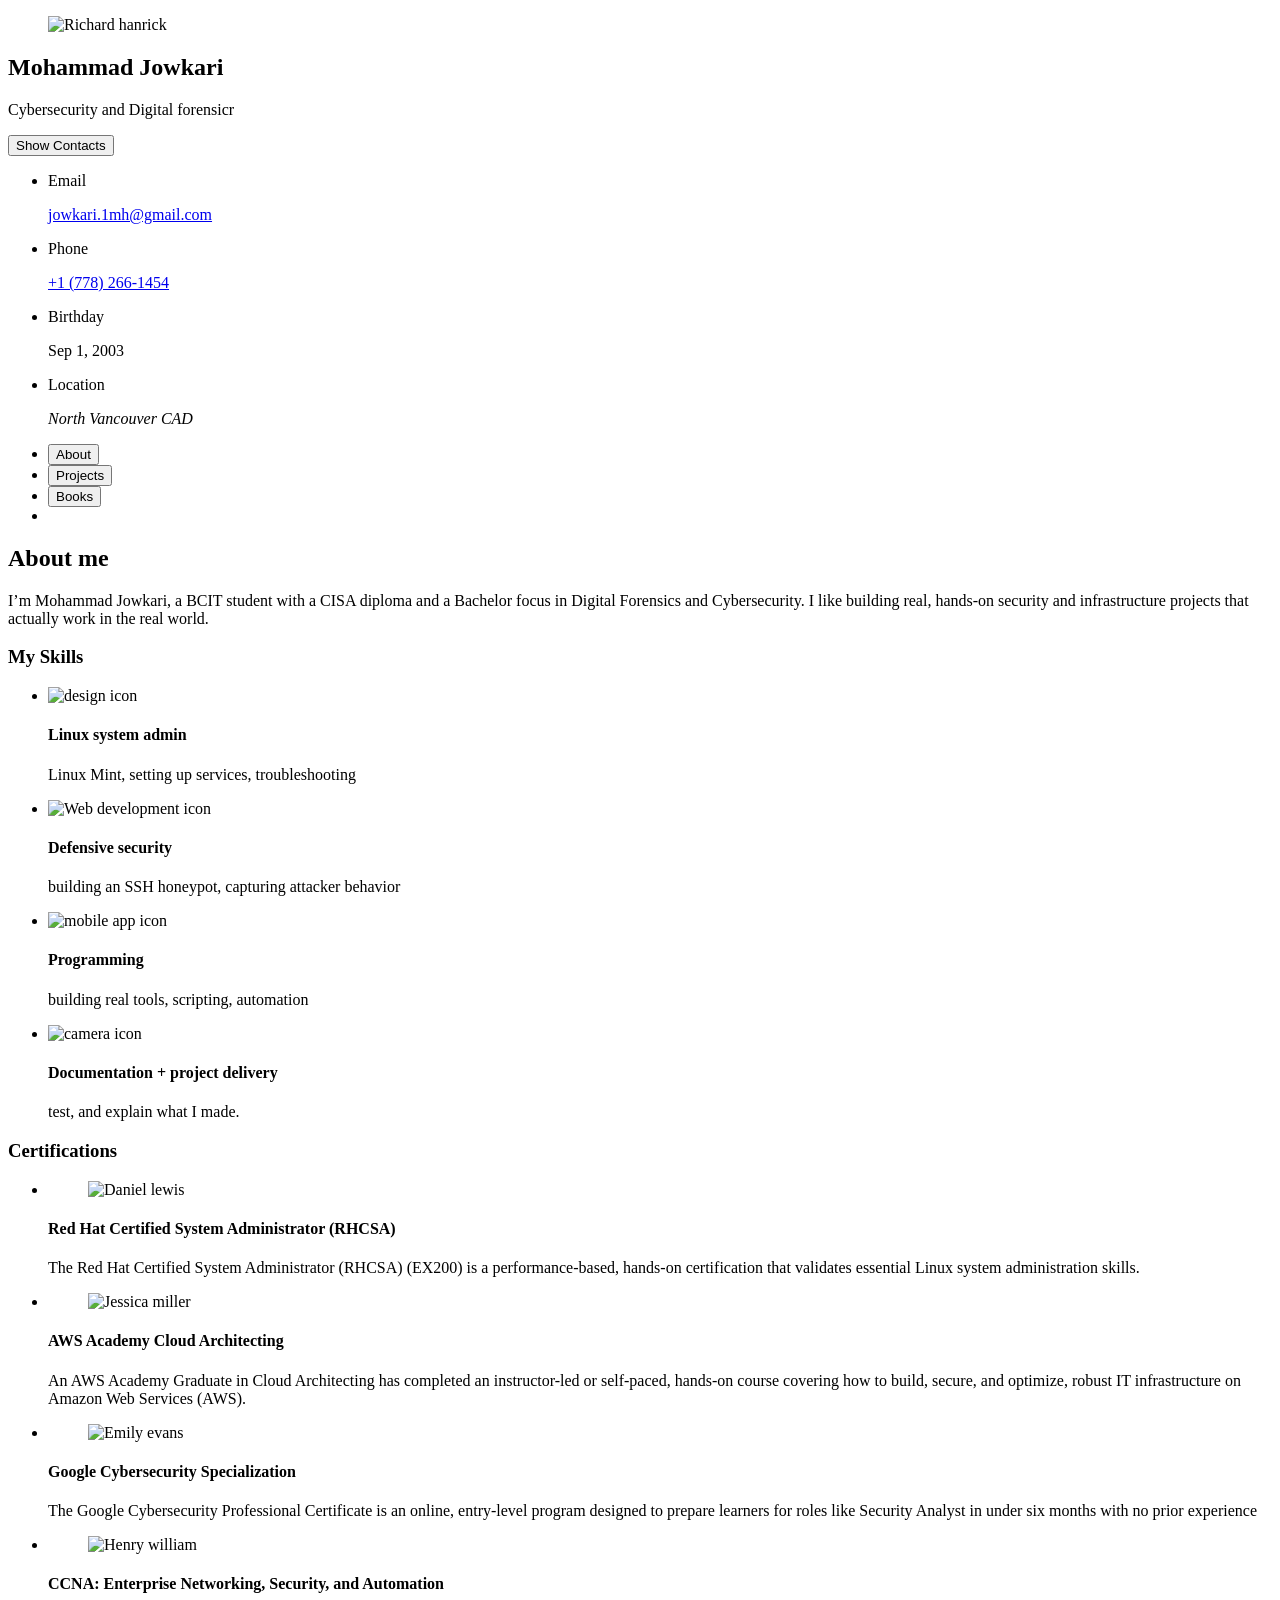
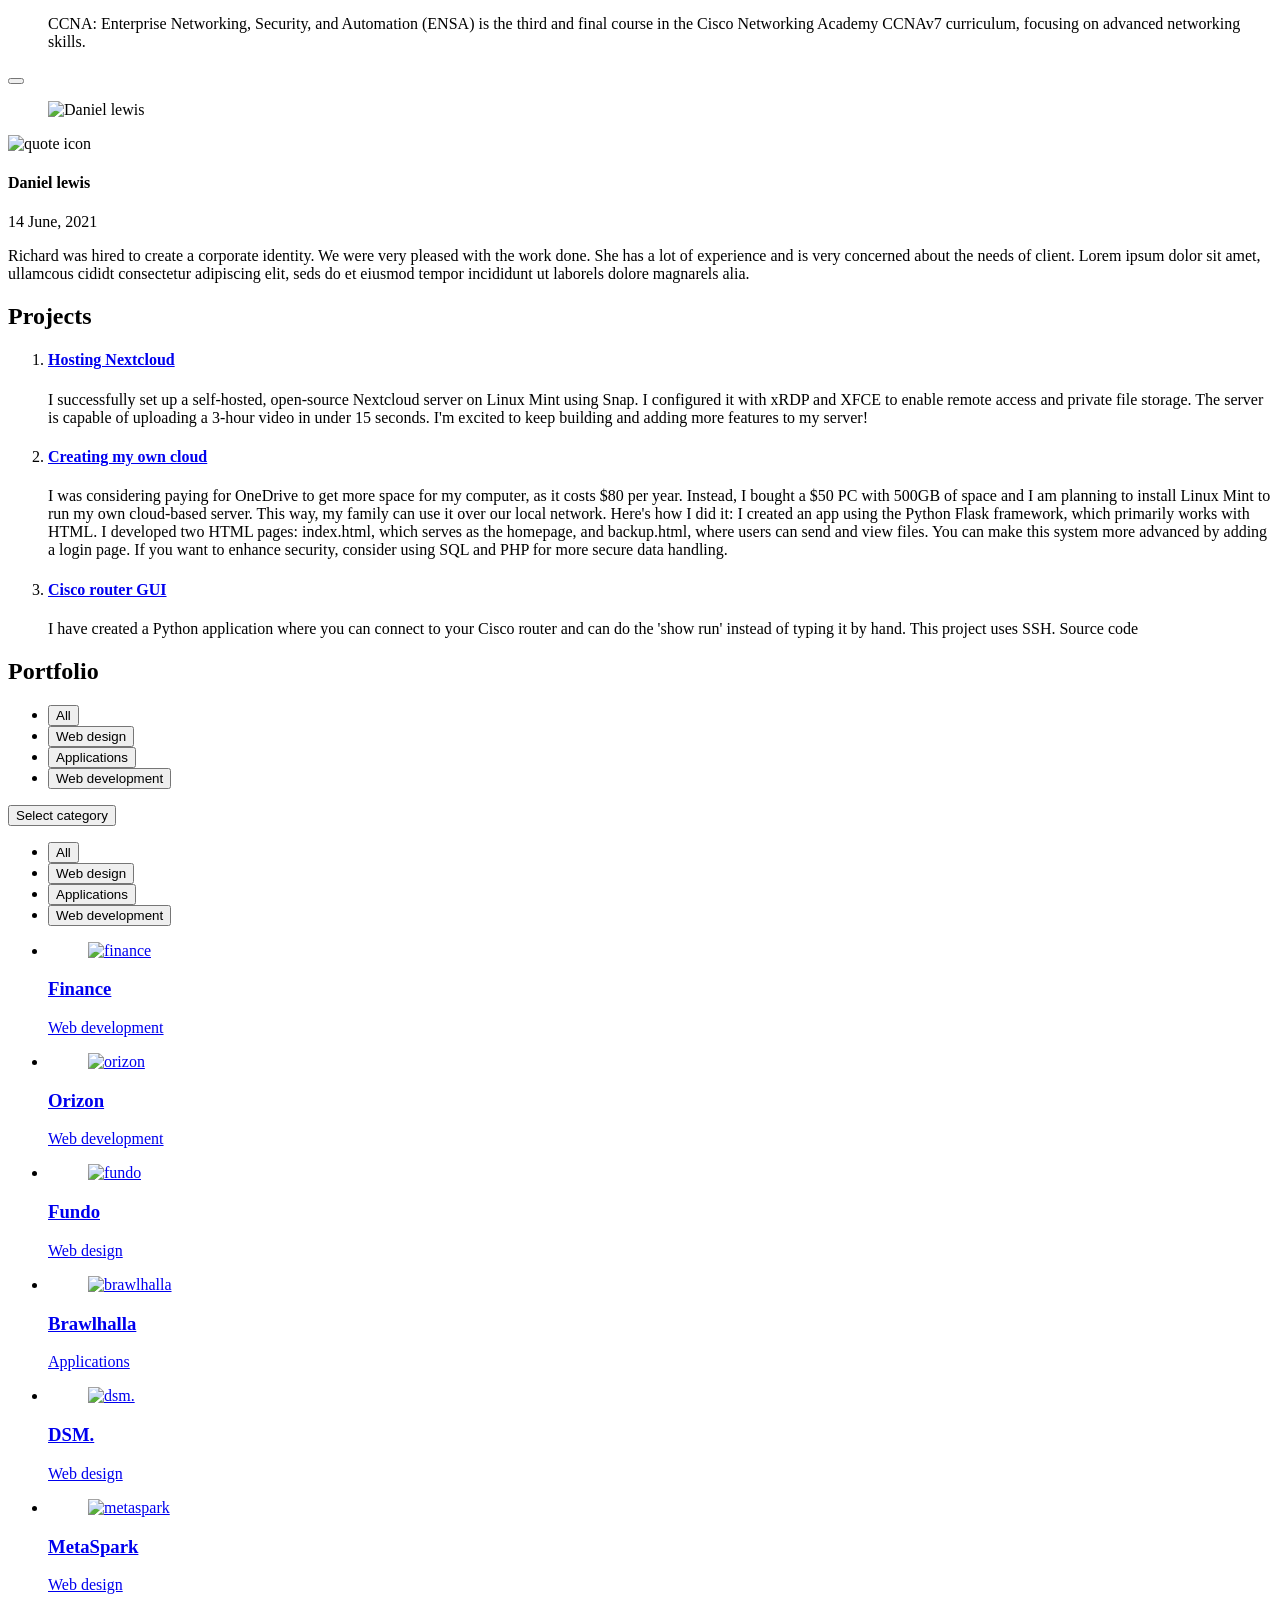
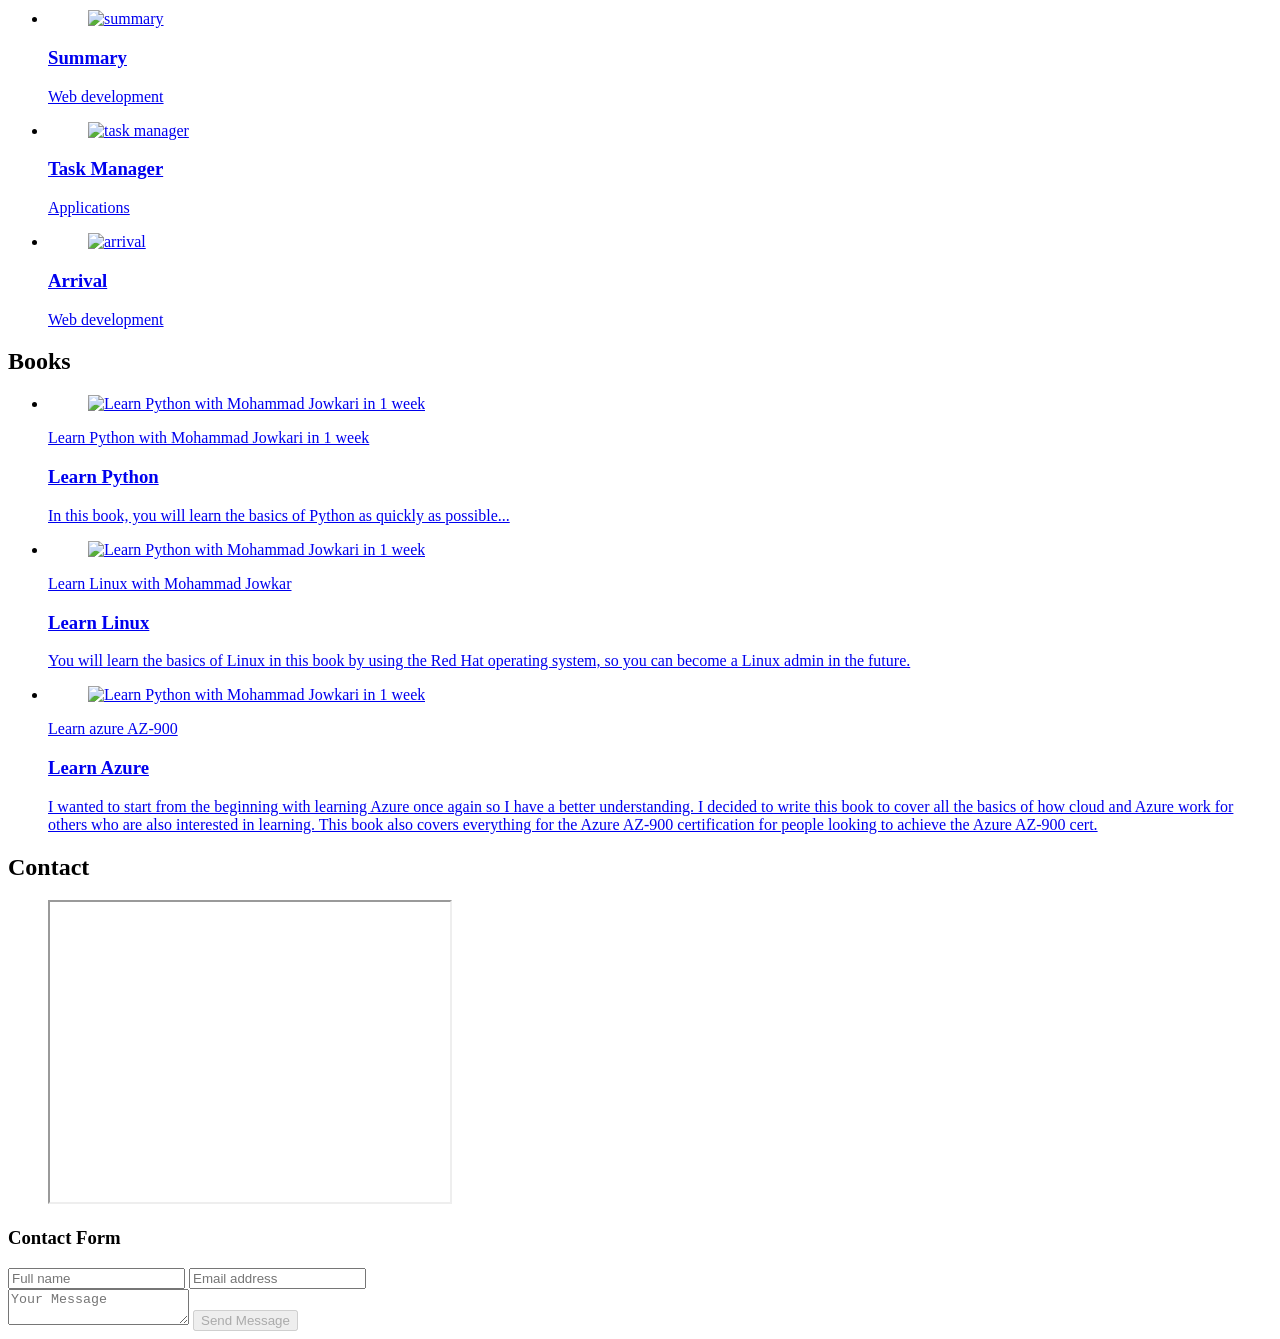
==== index.html @ b6c2259f "Add files via upload" ====
<!DOCTYPE html>
<html lang="en">

<head>
  <meta charset="UTF-8">
  <meta http-equiv="X-UA-Compatible" content="IE=edge">
  <meta name="viewport" content="width=device-width, initial-scale=1.0">
  <title>Mohammad Jowkari - Personal Portfolio</title>

  <!--
    - favicon
  -->
  <link rel="shortcut icon" href="./assets/images/logo.ico" type="image/x-icon">

  <!--
    - custom css link
  -->
  <link rel="stylesheet" href="./assets/css/style.css">

  <!--
    - google font link
  -->
  <link rel="preconnect" href="https://fonts.googleapis.com">
  <link rel="preconnect" href="https://fonts.gstatic.com" crossorigin>
  <link href="https://fonts.googleapis.com/css2?family=Poppins:wght@300;400;500;600&display=swap" rel="stylesheet">
</head>

<body>

  <!--
    - #MAIN
  -->

  <main>

    <!--
      - #SIDEBAR
    -->

    <aside class="sidebar" data-sidebar>

      <div class="sidebar-info">

        <figure class="avatar-box">
          <img src="./assets/images/unnamed-removebg-preview.png" alt="Richard hanrick" width="80">
        </figure>

        <div class="info-content">
          <h1 class="name" title="Richard hanrick">Mohammad Jowkari</h1>

          <p class="title">Cybersecurity and Digital forensicr</p>
        </div>

        <button class="info_more-btn" data-sidebar-btn>
          <span>Show Contacts</span>

          <ion-icon name="chevron-down"></ion-icon>
        </button>

      </div>

      <div class="sidebar-info_more">

        <div class="separator"></div>

        <ul class="contacts-list">

          <li class="contact-item">

            <div class="icon-box">
              <ion-icon name="mail-outline"></ion-icon>
            </div>

            <div class="contact-info">
              <p class="contact-title">Email</p>

              <a href="mailto:jowkari.1mh@gmail.com" class="contact-link">jowkari.1mh@gmail.com</a>
            </div>

          </li>

          <li class="contact-item">

            <div class="icon-box">
              <ion-icon name="phone-portrait-outline"></ion-icon>
            </div>

            <div class="contact-info">
              <p class="contact-title">Phone</p>

              <a href="tel:+7782661454" class="contact-link">+1 (778) 266-1454</a>
            </div>

          </li>

          <li class="contact-item">

            <div class="icon-box">
              <ion-icon name="calendar-outline"></ion-icon>
            </div>

            <div class="contact-info">
              <p class="contact-title">Birthday</p>

              <time datetime="2003-01-1">Sep 1, 2003</time>
            </div>

          </li>

          <li class="contact-item">

            <div class="icon-box">
              <ion-icon name="location-outline"></ion-icon>
            </div>

            <div class="contact-info">
              <p class="contact-title">Location</p>

              <address>North Vancouver CAD</address>
            </div>

          </li>

        </ul>

        
            </a>
          </li>

        </ul>

      </div>

    </aside>





    <!--
      - #main-content
    -->

    <div class="main-content">

      <!--
        - #NAVBAR
      -->

      <nav class="navbar">

        <ul class="navbar-list">

          <li class="navbar-item">
            <button class="navbar-link  active" data-nav-link>About</button>
          </li>

          <li class="navbar-item">
            <button class="navbar-link" data-nav-link>Projects</button>
          </li>


          <li class="navbar-item">
            <button class="navbar-link" data-nav-link>Books</button>

          </li>

          <li class="navbar-item">
           
          </li>

        </ul>

      </nav>





      <!--
        - #ABOUT
      -->

      <article class="about  active" data-page="about">

        <header>
          <h2 class="h2 article-title">About me</h2>
        </header>

        <section class="about-text">
          <p>
            I’m Mohammad Jowkari, a BCIT student with a CISA diploma and a Bachelor focus in Digital Forensics and Cybersecurity. I like building real, hands-on security and infrastructure projects that actually work in the real world.
          </p>
        </section>


        <!--
          - service
        -->

        <section class="service">

          <h3 class="h3 service-title">My Skills</h3>

          <ul class="service-list">

            <li class="service-item">

              <div class="service-icon-box">
                <img src="./assets/images/icon-design.svg
                " alt="design icon" width="40">
              </div>

              <div class="service-content-box">
                <h4 class="h4 service-item-title">Linux system admin</h4>

                <p class="service-item-text">
                  Linux Mint, setting up services, troubleshooting
                </p>
              </div>

            </li>

            <li class="service-item">

              <div class="service-icon-box">
                <img src="./assets/images/icon-dev.svg" alt="Web development icon" width="40">
              </div>

              <div class="service-content-box">
                <h4 class="h4 service-item-title">Defensive security</h4>

                <p class="service-item-text">
                  building an SSH honeypot, capturing attacker behavior
                </p>
              </div>

            </li>

            <li class="service-item">

              <div class="service-icon-box">
                <img src="./assets/images/icon-app.svg" alt="mobile app icon" width="40">
              </div>

              <div class="service-content-box">
                <h4 class="h4 service-item-title">Programming</h4>

                <p class="service-item-text">
                  building real tools, scripting, automation
                </p>
              </div>

            </li>

            <li class="service-item">

              <div class="service-icon-box">
                <img src="./assets/images/icon-photo.svg" alt="camera icon" width="40">
              </div>

              <div class="service-content-box">
                <h4 class="h4 service-item-title">Documentation + project delivery</h4>

                <p class="service-item-text">
                 test, and explain what I made.
                </p>
              </div>

            </li>

          </ul>

        </section>


        <!--
          - testimonials
        -->

        <section class="testimonials">

          <h3 class="h3 testimonials-title">Certifications</h3>

          <ul class="testimonials-list has-scrollbar">

            <li class="testimonials-item">
              <div class="content-card" data-testimonials-item>

                <figure class="testimonials-avatar-box">
                  <img src="./assets/images/Red_Hat_logo.svg.png" alt="Daniel lewis" width="60" data-testimonials-avatar>
                </figure>

                <h4 class="h4 testimonials-item-title" data-testimonials-title>Red Hat Certified System Administrator (RHCSA)</h4>

                <div class="testimonials-text" data-testimonials-text>
                  <p>
                    The Red Hat Certified System Administrator (RHCSA) (EX200) is a performance-based, hands-on certification that validates essential Linux system administration skills.
                  </p>
                </div>

              </div>
            </li>

            <li class="testimonials-item">
              <div class="content-card" data-testimonials-item>

                <figure class="testimonials-avatar-box">
                  <img src="./assets/images/Amazon_Web_Services_Logo.svg.png" alt="Jessica miller" width="60" data-testimonials-avatar>
                </figure>

                <h4 class="h4 testimonials-item-title" data-testimonials-title>AWS Academy Cloud Architecting</h4>

                <div class="testimonials-text" data-testimonials-text>
                  <p>
                   An AWS Academy Graduate in Cloud Architecting has completed an instructor-led or self-paced, hands-on course covering how to build, secure, and optimize, robust IT infrastructure on Amazon Web Services (AWS).
                  </p>
                </div>

              </div>
            </li>

            <li class="testimonials-item">
              <div class="content-card" data-testimonials-item>

                <figure class="testimonials-avatar-box">
                  <img src="./assets/images/google_PNG19644.png" alt="Emily evans" width="60" data-testimonials-avatar>
                </figure>

                <h4 class="h4 testimonials-item-title" data-testimonials-title>Google Cybersecurity Specialization</h4>

                <div class="testimonials-text" data-testimonials-text>
                  <p>
                    The Google Cybersecurity Professional Certificate is an online, entry-level program designed to prepare learners for roles like Security Analyst in under six months with no prior experience
                  </p>
                </div>

              </div>
            </li>

            <li class="testimonials-item">
              <div class="content-card" data-testimonials-item>

                <figure class="testimonials-avatar-box">
                  <img src="./assets/images/Cisco_logo-1000px.png" alt="Henry william" width="60" data-testimonials-avatar>
                </figure>

                <h4 class="h4 testimonials-item-title" data-testimonials-title>CCNA: Enterprise Networking, Security, and Automation</h4>

                <div class="testimonials-text" data-testimonials-text>
                  <p>
                    CCNA: Enterprise Networking, Security, and Automation (ENSA) is the third and final course in the Cisco Networking Academy CCNAv7 curriculum, focusing on advanced networking skills.
                  </p>
                </div>

              </div>
            </li>

          </ul>

        </section>


        <!--
          - testimonials modal
        -->

        <div class="modal-container" data-modal-container>

          <div class="overlay" data-overlay></div>

          <section class="testimonials-modal">

            <button class="modal-close-btn" data-modal-close-btn>
              <ion-icon name="close-outline"></ion-icon>
            </button>

            <div class="modal-img-wrapper">
              <figure class="modal-avatar-box">
                <img src="./assets/images/avatar-1.png" alt="Daniel lewis" width="80" data-modal-img>
              </figure>

              <img src="./assets/images/icon-quote.svg" alt="quote icon">
            </div>

            <div class="modal-content">

              <h4 class="h3 modal-title" data-modal-title>Daniel lewis</h4>

              <time datetime="2021-06-14">14 June, 2021</time>

              <div data-modal-text>
                <p>
                  Richard was hired to create a corporate identity. We were very pleased with the work done. She has a
                  lot of experience
                  and is very concerned about the needs of client. Lorem ipsum dolor sit amet, ullamcous cididt
                  consectetur adipiscing
                  elit, seds do et eiusmod tempor incididunt ut laborels dolore magnarels alia.
                </p>
              </div>

            </div>

          </section>

        </div>


        
          </ul>

        </section>

      </article>





      <!--
        - #RESUME
      -->

      <article class="resume" data-page="projects">

        <header>
          <h2 class="h2 article-title">Projects</h2>
        </header>

        <section class="timeline">

          <div class="title-wrapper">
            <div class="icon-box">
              <ion-icon name="book-outline"></ion-icon>
            </div>

            
          </div>

          <ol class="timeline-list">

            <li class="timeline-item">

  <h4 class="h4 timeline-item-title">
    <a href="https://www.linkedin.com/posts/mohammad-jowkari-058873275_very-happy-to-share-that-i-successfully-set-activity-7316579914407677954-lyOS?utm_source=share&utm_medium=member_desktop&rcm=ACoAAEM5u4QBJrBe2ygpTOy80TDajQi-nBMyy9g"
       target="_blank" rel="noopener"
       class="timeline-link">
      Hosting Nextcloud
    </a>
  </h4>


  <p class="timeline-text">
     I successfully set up a self-hosted, open-source Nextcloud server on Linux Mint using Snap. I configured it with xRDP and XFCE to enable remote access and private file storage. The server is capable of uploading a 3-hour video in under 15 seconds. I'm excited to keep building and adding more features to my server!
  </p>

</li>

           <li class="timeline-item">

  <h4 class="h4 timeline-item-title">
    <a href="https://www.linkedin.com/posts/mohammad-jowkari-058873275_today-i-was-considering-paying-for-onedrive-activity-7267054130135736320-wuzq?utm_source=share&utm_medium=member_desktop&rcm=ACoAAEM5u4QBJrBe2ygpTOy80TDajQi-nBMyy9g"
       target="_blank" rel="noopener"
       class="timeline-link">
      Creating my own cloud
    </a>
  </h4>



  <p class="timeline-text">
    I was considering paying for OneDrive to get more space for my computer, as it costs $80 per year. Instead, I bought a $50 PC with 500GB of space and I am planning to install Linux Mint to run my own cloud-based server. This way, my family can use it over our local network. Here's how I did it:
I created an app using the Python Flask framework, which primarily works with HTML. I developed two HTML pages: index.html, which serves as the homepage, and backup.html, where users can send and view files. You can make this system more advanced by adding a login page. If you want to enhance security, consider using SQL and PHP for more secure data handling.
  </p>

</li>

           <li class="timeline-item">

  <h4 class="h4 timeline-item-title">
    <a href="https://www.linkedin.com/posts/mohammad-jowkari-058873275_i-have-created-a-python-application-where-activity-7198427878500229120-COpJ?utm_source=share&utm_medium=member_desktop&rcm=ACoAAEM5u4QBJrBe2ygpTOy80TDajQi-nBMyy9g"
       target="_blank" rel="noopener"
       class="timeline-link">
       Cisco router GUI 
    </a>
  </h4>


  <p class="timeline-text">
    I have created a Python application where you can connect to your Cisco router and can do the 'show run' instead of typing it by hand. This project uses SSH.
Source code 
  </p>

</li>

          </ol>

        </section>

        <section class="timeline">

          <div class="title-wrapper">
            <div class="icon-box">
              <ion-icon name="book-outline"></ion-icon>
            </div>

          </div>

          
          </ol>

        </section>

      

            </li>

          </ul>

        </section>

      </article>





      <!--
        - #PORTFOLIO
      -->

      <article class="portfolio" data-page="portfolio">

        <header>
          <h2 class="h2 article-title">Portfolio</h2>
        </header>

        <section class="projects">

          <ul class="filter-list">

            <li class="filter-item">
              <button class="active" data-filter-btn>All</button>
            </li>

            <li class="filter-item">
              <button data-filter-btn>Web design</button>
            </li>

            <li class="filter-item">
              <button data-filter-btn>Applications</button>
            </li>

            <li class="filter-item">
              <button data-filter-btn>Web development</button>
            </li>

          </ul>

          <div class="filter-select-box">

            <button class="filter-select" data-select>

              <div class="select-value" data-selecct-value>Select category</div>

              <div class="select-icon">
                <ion-icon name="chevron-down"></ion-icon>
              </div>

            </button>

            <ul class="select-list">

              <li class="select-item">
                <button data-select-item>All</button>
              </li>

              <li class="select-item">
                <button data-select-item>Web design</button>
              </li>

              <li class="select-item">
                <button data-select-item>Applications</button>
              </li>

              <li class="select-item">
                <button data-select-item>Web development</button>
              </li>

            </ul>

          </div>

          <ul class="project-list">

            <li class="project-item  active" data-filter-item data-category="web development">
              <a href="#">

                <figure class="project-img">
                  <div class="project-item-icon-box">
                    <ion-icon name="eye-outline"></ion-icon>
                  </div>

                  <img src="./assets/images/project-1.jpg" alt="finance" loading="lazy">
                </figure>

                <h3 class="project-title">Finance</h3>

                <p class="project-category">Web development</p>

              </a>
            </li>

            <li class="project-item  active" data-filter-item data-category="web development">
              <a href="#">

                <figure class="project-img">
                  <div class="project-item-icon-box">
                    <ion-icon name="eye-outline"></ion-icon>
                  </div>

                  <img src="./assets/images/project-2.png" alt="orizon" loading="lazy">
                </figure>

                <h3 class="project-title">Orizon</h3>

                <p class="project-category">Web development</p>

              </a>
            </li>

            <li class="project-item  active" data-filter-item data-category="web design">
              <a href="#">

                <figure class="project-img">
                  <div class="project-item-icon-box">
                    <ion-icon name="eye-outline"></ion-icon>
                  </div>

                  <img src="./assets/images/project-3.jpg" alt="fundo" loading="lazy">
                </figure>

                <h3 class="project-title">Fundo</h3>

                <p class="project-category">Web design</p>

              </a>
            </li>

            <li class="project-item  active" data-filter-item data-category="applications">
              <a href="#">

                <figure class="project-img">
                  <div class="project-item-icon-box">
                    <ion-icon name="eye-outline"></ion-icon>
                  </div>

                  <img src="./assets/images/project-4.png" alt="brawlhalla" loading="lazy">
                </figure>

                <h3 class="project-title">Brawlhalla</h3>

                <p class="project-category">Applications</p>

              </a>
            </li>

            <li class="project-item  active" data-filter-item data-category="web design">
              <a href="#">

                <figure class="project-img">
                  <div class="project-item-icon-box">
                    <ion-icon name="eye-outline"></ion-icon>
                  </div>

                  <img src="./assets/images/project-5.png" alt="dsm." loading="lazy">
                </figure>

                <h3 class="project-title">DSM.</h3>

                <p class="project-category">Web design</p>

              </a>
            </li>

            <li class="project-item  active" data-filter-item data-category="web design">
              <a href="#">

                <figure class="project-img">
                  <div class="project-item-icon-box">
                    <ion-icon name="eye-outline"></ion-icon>
                  </div>

                  <img src="./assets/images/project-6.png" alt="metaspark" loading="lazy">
                </figure>

                <h3 class="project-title">MetaSpark</h3>

                <p class="project-category">Web design</p>

              </a>
            </li>

            <li class="project-item  active" data-filter-item data-category="web development">
              <a href="#">

                <figure class="project-img">
                  <div class="project-item-icon-box">
                    <ion-icon name="eye-outline"></ion-icon>
                  </div>

                  <img src="./assets/images/project-7.png" alt="summary" loading="lazy">
                </figure>

                <h3 class="project-title">Summary</h3>

                <p class="project-category">Web development</p>

              </a>
            </li>

            <li class="project-item  active" data-filter-item data-category="applications">
              <a href="#">

                <figure class="project-img">
                  <div class="project-item-icon-box">
                    <ion-icon name="eye-outline"></ion-icon>
                  </div>

                  <img src="./assets/images/project-8.jpg" alt="task manager" loading="lazy">
                </figure>

                <h3 class="project-title">Task Manager</h3>

                <p class="project-category">Applications</p>

              </a>
            </li>

            <li class="project-item  active" data-filter-item data-category="web development">
              <a href="#">

                <figure class="project-img">
                  <div class="project-item-icon-box">
                    <ion-icon name="eye-outline"></ion-icon>
                  </div>

                  <img src="./assets/images/project-9.png" alt="arrival" loading="lazy">
                </figure>

                <h3 class="project-title">Arrival</h3>

                <p class="project-category">Web development</p>

              </a>
            </li>

          </ul>

        </section>

      </article>





      <!--
        - #BLOG
      -->

      <article class="blog" data-page="books">


        <header>
          <h2 class="h2 article-title">Books</h2>

        </header>

        <section class="blog-posts">

          <ul class="blog-posts-list">

            <li class="blog-post-item">
  <a href="https://www.amazon.ca/Learn-Python-Mohammad-Jowkari-week-ebook/dp/B0CCXPC9XJ" target="_blank" rel="noopener">

    <figure class="blog-banner-box">
      <img src="./assets/images/Learn Python with Mohammad Jowkari in 1 week.png"
           alt="Learn Python with Mohammad Jowkari in 1 week"
           loading="lazy">
    </figure>

    <div class="blog-content">
      <div class="blog-meta">
        <p class="blog-category">Learn Python with Mohammad Jowkari in 1 week</p>
        <span class="dot"></span>
      </div>

      <h3 class="h3 blog-item-title">Learn Python</h3>

      <p class="blog-text">
        In this book, you will learn the basics of Python as quickly as possible...
      </p>
    </div>

  </a>
</li>


           <li class="blog-post-item">
  <a href="https://www.amazon.ca/Learn-Linux-Mohammad-Jowkari-ebook/dp/B0CY1K5BWS" target="_blank" rel="noopener">

    <figure class="blog-banner-box">
      <img src="./assets/images/Learn Linux with Mohammad Jowkari.png"
           alt="Learn Python with Mohammad Jowkari in 1 week"
           loading="lazy">
    </figure>

    <div class="blog-content">
      <div class="blog-meta">
        <p class="blog-category">Learn Linux with Mohammad Jowkar</p>
        <span class="dot"></span>
      </div>

      <h3 class="h3 blog-item-title">Learn Linux</h3>

      <p class="blog-text">
        You will learn the basics of Linux in this book by using the Red Hat operating system, so you can become a Linux admin in the future.
      </p>
    </div>

  </a>
</li>

<li class="blog-post-item">
  <a href="https://www.linkedin.com/posts/mohammad-jowkari-058873275_azure-az-900-activity-7266626053375164417-J01Z?utm_source=share&utm_medium=member_desktop&rcm=ACoAAEM5u4QBJrBe2ygpTOy80TDajQi-nBMyy9g" target="_blank" rel="noopener">

    <figure class="blog-banner-box">
      <img src="./assets/images/twitter_thumb_201604_image.png"
           alt="Learn Python with Mohammad Jowkari in 1 week"
           loading="lazy">
    </figure>

    <div class="blog-content">
      <div class="blog-meta">
        <p class="blog-category">Learn azure AZ-900</p>
        <span class="dot"></span>
      </div>

      <h3 class="h3 blog-item-title">Learn Azure</h3>

      <p class="blog-text">
        I wanted to start from the beginning with learning Azure once again so I have a better understanding. I decided to write this book to cover all the basics of how cloud and Azure work for others who are also interested in learning. This book also covers everything for the Azure AZ-900 certification for people looking to achieve the Azure AZ-900 cert.
      </p>
    </div>

  </a>
</li>


          
              </a>
            </li>

          </ul>

        </section>

      </article>





      <!--
        - #CONTACT
      -->

      <article class="contact" data-page="contact">

        <header>
          <h2 class="h2 article-title">Contact</h2>
        </header>

        <section class="mapbox" data-mapbox>
          <figure>
            <iframe
              src="https://www.google.com/maps?q=North+Vancouver,+BC,+Canada&output=embed"
              width="400" height="300" loading="lazy"></iframe>
          </figure>
        </section>

        <section class="contact-form">

          <h3 class="h3 form-title">Contact Form</h3>

          <form action="#" class="form" data-form>

            <div class="input-wrapper">
              <input type="text" name="fullname" class="form-input" placeholder="Full name" required data-form-input>

              <input type="email" name="email" class="form-input" placeholder="Email address" required data-form-input>
            </div>

            <textarea name="message" class="form-input" placeholder="Your Message" required data-form-input></textarea>

            <button class="form-btn" type="submit" disabled data-form-btn>
              <ion-icon name="paper-plane"></ion-icon>
              <span>Send Message</span>
            </button>

          </form>

        </section>

      </article>

    </div>

  </main>






  <!--
    - custom js link
  -->
  <script src="./assets/js/script.js"></script>

  <!--
    - ionicon link
  -->
  <script type="module" src="https://unpkg.com/ionicons@5.5.2/dist/ionicons/ionicons.esm.js"></script>
  <script nomodule src="https://unpkg.com/ionicons@5.5.2/dist/ionicons/ionicons.js"></script>

</body>

</html>
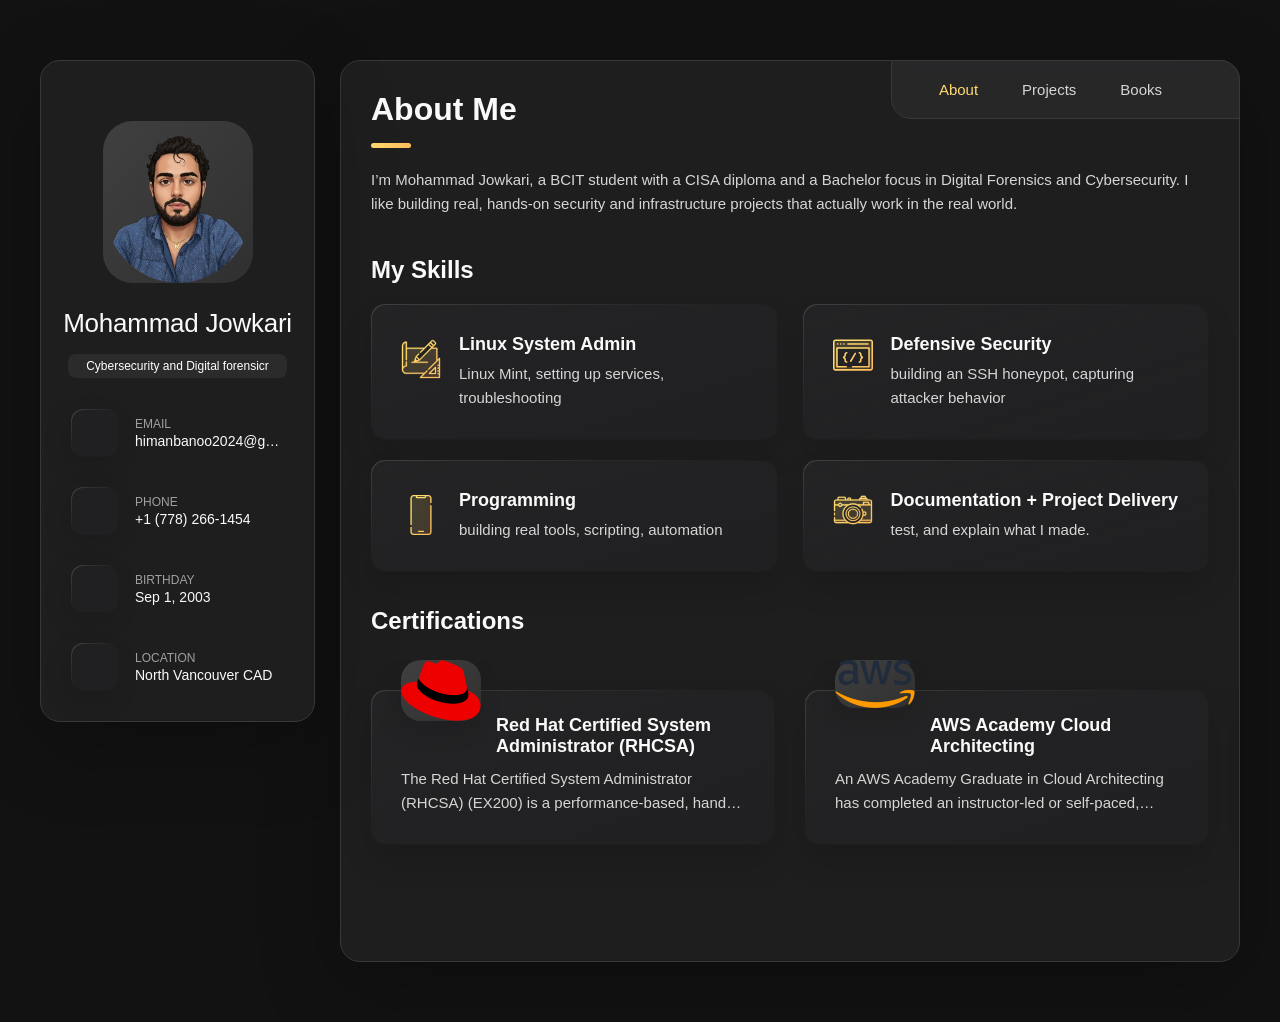
==== commit 891a449a: "Update index.html" ====
--- a/index.html
+++ b/index.html
@@ -74,7 +74,7 @@
             <div class="contact-info">
               <p class="contact-title">Email</p>
 
-              <a href="mailto:jowkari.1mh@gmail.com" class="contact-link">jowkari.1mh@gmail.com</a>
+              <a href="mailto:himanbanoo2024@gmail.com" class="contact-link">himanbanoo2024@gmail.com</a>
             </div>
 
           </li>
@@ -937,4 +937,4 @@
 
 </body>
 
-</html>+</html>
--- a/assets/css/style.css
+++ b/assets/css/style.css
@@ -0,0 +1,1896 @@
+/*-----------------------------------*\
+  #style.css
+\*-----------------------------------*/
+
+
+/**
+ * copyright 2022 @codewithsadee
+ */
+
+
+
+
+
+/*-----------------------------------*\
+  #CUSTOM PROPERTY
+\*-----------------------------------*/
+
+:root {
+
+  /**
+   * colors
+   */
+
+  /* gradient */
+
+  --bg-gradient-onyx: linear-gradient(
+    to bottom right, 
+    hsl(240, 1%, 25%) 3%, 
+    hsl(0, 0%, 19%) 97%
+  );
+  --bg-gradient-jet: linear-gradient(
+    to bottom right, 
+    hsla(240, 1%, 18%, 0.251) 0%, 
+    hsla(240, 2%, 11%, 0) 100%
+  ), hsl(240, 2%, 13%);
+  --bg-gradient-yellow-1: linear-gradient(
+    to bottom right, 
+    hsl(45, 100%, 71%) 0%, 
+    hsla(36, 100%, 69%, 0) 50%
+  );
+  --bg-gradient-yellow-2: linear-gradient(
+    135deg, 
+    hsla(45, 100%, 71%, 0.251) 0%, 
+    hsla(35, 100%, 68%, 0) 59.86%
+  ), hsl(240, 2%, 13%);
+  --border-gradient-onyx: linear-gradient(
+    to bottom right, 
+    hsl(0, 0%, 25%) 0%, 
+    hsla(0, 0%, 25%, 0) 50%
+  );
+  --text-gradient-yellow: linear-gradient(
+    to right, 
+    hsl(45, 100%, 72%), 
+    hsl(35, 100%, 68%)
+  );
+
+  /* solid */
+
+  --jet: hsl(0, 0%, 22%);
+  --onyx: hsl(240, 1%, 17%);
+  --eerie-black-1: hsl(240, 2%, 13%);
+  --eerie-black-2: hsl(240, 2%, 12%);
+  --smoky-black: hsl(0, 0%, 7%);
+  --white-1: hsl(0, 0%, 100%);
+  --white-2: hsl(0, 0%, 98%);
+  --orange-yellow-crayola: hsl(45, 100%, 72%);
+  --vegas-gold: hsl(45, 54%, 58%);
+  --light-gray: hsl(0, 0%, 84%);
+  --light-gray-70: hsla(0, 0%, 84%, 0.7);
+  --bittersweet-shimmer: hsl(0, 43%, 51%);
+
+  /**
+   * typography
+   */
+
+  /* font-family */
+  --ff-poppins: 'Poppins', sans-serif;
+
+  /* font-size */
+  --fs-1: 24px;
+  --fs-2: 18px;
+  --fs-3: 17px;
+  --fs-4: 16px;
+  --fs-5: 15px;
+  --fs-6: 14px;
+  --fs-7: 13px;
+  --fs-8: 11px;
+
+  /* font-weight */
+  --fw-300: 300;
+  --fw-400: 400;
+  --fw-500: 500;
+  --fw-600: 600;
+
+  /**
+   * shadow
+   */
+  
+  --shadow-1: -4px 8px 24px hsla(0, 0%, 0%, 0.25);
+  --shadow-2: 0 16px 30px hsla(0, 0%, 0%, 0.25);
+  --shadow-3: 0 16px 40px hsla(0, 0%, 0%, 0.25);
+  --shadow-4: 0 25px 50px hsla(0, 0%, 0%, 0.15);
+  --shadow-5: 0 24px 80px hsla(0, 0%, 0%, 0.25);
+
+  /**
+   * transition
+   */
+
+  --transition-1: 0.25s ease;
+  --transition-2: 0.5s ease-in-out;
+
+}
+
+
+
+
+
+/*-----------------------------------*\
+  #RESET
+\*-----------------------------------*/
+
+*, *::before, *::after {
+  margin: 0;
+  padding: 0;
+  box-sizing: border-box;
+}
+
+a { text-decoration: none; }
+
+li { list-style: none; }
+
+img, ion-icon, a, button, time, span { display: block; }
+
+button {
+  font: inherit;
+  background: none;
+  border: none;
+  text-align: left;
+  cursor: pointer;
+}
+
+input, textarea {
+  display: block;
+  width: 100%;
+  background: none;
+  font: inherit;
+}
+
+::selection {
+  background: var(--orange-yellow-crayola);
+  color: var(--smoky-black);
+}
+
+:focus { outline-color: var(--orange-yellow-crayola); }
+
+html { font-family: var(--ff-poppins); }
+
+body { background: var(--smoky-black); }
+
+
+
+
+
+/*-----------------------------------*\
+  #REUSED STYLE
+\*-----------------------------------*/
+
+.sidebar,
+article {
+  background: var(--eerie-black-2);
+  border: 1px solid var(--jet);
+  border-radius: 20px;
+  padding: 15px;
+  box-shadow: var(--shadow-1);
+  z-index: 1;
+}
+
+.separator {
+  width: 100%;
+  height: 1px;
+  background: var(--jet);
+  margin: 16px 0;
+}
+
+.icon-box {
+  position: relative;
+  background: var(--border-gradient-onyx);
+  width: 30px;
+  height: 30px;
+  border-radius: 8px;
+  display: flex;
+  justify-content: center;
+  align-items: center;
+  font-size: 16px;
+  color: var(--orange-yellow-crayola);
+  box-shadow: var(--shadow-1);
+  z-index: 1;
+}
+
+.icon-box::before {
+  content: "";
+  position: absolute;
+  inset: 1px;
+  background: var(--eerie-black-1);
+  border-radius: inherit;
+  z-index: -1;
+}
+
+.icon-box ion-icon { --ionicon-stroke-width: 35px; }
+
+article { display: none; }
+
+article.active {
+  display: block;
+  animation: fade 0.5s ease backwards;
+}
+
+@keyframes fade {
+  0% { opacity: 0; }
+  100% { opacity: 1; }
+}
+
+.h2,
+.h3,
+.h4,
+.h5 {
+  color: var(--white-2);
+  text-transform: capitalize;
+}
+
+.h2 { font-size: var(--fs-1); }
+
+.h3 { font-size: var(--fs-2); }
+
+.h4 { font-size: var(--fs-4); }
+
+.h5 {
+  font-size: var(--fs-7);
+  font-weight: var(--fw-500);
+}
+
+.article-title {
+  position: relative;
+  padding-bottom: 7px;
+}
+
+.article-title::after {
+  content: "";
+  position: absolute;
+  bottom: 0;
+  left: 0;
+  width: 30px;
+  height: 3px;
+  background: var(--text-gradient-yellow);
+  border-radius: 3px;
+}
+
+.has-scrollbar::-webkit-scrollbar {
+  width: 5px; /* for vertical scrollbar */
+  height: 5px; /* for horizontal scrollbar */
+}
+
+.has-scrollbar::-webkit-scrollbar-track {
+  background: var(--onyx);
+  border-radius: 5px;
+}
+
+.has-scrollbar::-webkit-scrollbar-thumb {
+  background: var(--orange-yellow-crayola);
+  border-radius: 5px;
+}
+
+.has-scrollbar::-webkit-scrollbar-button { width: 20px; }
+
+.content-card {
+  position: relative;
+  background: var(--border-gradient-onyx);
+  padding: 15px;
+  padding-top: 45px;
+  border-radius: 14px;
+  box-shadow: var(--shadow-2);
+  cursor: pointer;
+  z-index: 1;
+}
+
+.content-card::before {
+  content: "";
+  position: absolute;
+  inset: 1px;
+  background: var(--bg-gradient-jet);
+  border-radius: inherit;
+  z-index: -1;
+}
+
+
+
+
+
+/*-----------------------------------*\
+  #MAIN
+\*-----------------------------------*/
+
+main {
+  margin: 15px 12px;
+  margin-bottom: 75px;
+  min-width: 259px;
+}
+
+
+
+
+
+/*-----------------------------------*\
+  #SIDEBAR
+\*-----------------------------------*/
+
+.sidebar {
+  margin-bottom: 15px;
+  max-height: 112px;
+  overflow: hidden;
+  transition: var(--transition-2);
+}
+
+.sidebar.active { max-height: 405px; }
+
+.sidebar-info {
+  position: relative;
+  display: flex;
+  justify-content: flex-start;
+  align-items: center;
+  gap: 15px;
+}
+
+.avatar-box {
+  background: var(--bg-gradient-onyx);
+  border-radius: 20px;
+}
+
+.info-content .name {
+  color: var(--white-2);
+  font-size: var(--fs-3);
+  font-weight: var(--fw-500);
+  letter-spacing: -0.25px;
+  margin-bottom: 10px;
+}
+
+.info-content .title {
+  color: var(--white-1);
+  background: var(--onyx);
+  font-size: var(--fs-8);
+  font-weight: var(--fw-300);
+  width: max-content;
+  padding: 3px 12px;
+  border-radius: 8px;
+}
+
+.info_more-btn {
+  position: absolute;
+  top: -15px;
+  right: -15px;
+  border-radius: 0 15px;
+  font-size: 13px;
+  color: var(--orange-yellow-crayola);
+  background: var(--border-gradient-onyx);
+  padding: 10px;
+  box-shadow: var(--shadow-2);
+  transition: var(--transition-1);
+  z-index: 1;
+}
+
+.info_more-btn::before {
+  content: "";
+  position: absolute;
+  inset: 1px;
+  border-radius: inherit;
+  background: var(--bg-gradient-jet);
+  transition: var(--transition-1);
+  z-index: -1;
+}
+
+.info_more-btn:hover,
+.info_more-btn:focus { background: var(--bg-gradient-yellow-1); }
+
+.info_more-btn:hover::before,
+.info_more-btn:focus::before { background: var(--bg-gradient-yellow-2); }
+
+.info_more-btn span { display: none; }
+
+.sidebar-info_more {
+  opacity: 0;
+  visibility: hidden;
+  transition: var(--transition-2);
+}
+
+.sidebar.active .sidebar-info_more {
+  opacity: 1;
+  visibility: visible;
+}
+
+.contacts-list {
+  display: grid;
+  grid-template-columns: 1fr;
+  gap: 16px;
+}
+
+.contact-item {
+  min-width: 100%;
+  display: flex;
+  align-items: center;
+  gap: 16px;
+}
+
+.contact-info {
+  max-width: calc(100% - 46px);
+  width: calc(100% - 46px);
+}
+
+.contact-title {
+  color: var(--light-gray-70);
+  font-size: var(--fs-8);
+  text-transform: uppercase;
+  margin-bottom: 2px;
+}
+
+.contact-info :is(.contact-link, time, address) {
+  color: var(--white-2);
+  font-size: var(--fs-7);
+}
+
+.contact-info address { font-style: normal; }
+
+.social-list {
+  display: flex;
+  justify-content: flex-start;
+  align-items: center;
+  gap: 15px;
+  padding-bottom: 4px;
+  padding-left: 7px;
+}
+
+.social-item .social-link {
+  color: var(--light-gray-70);
+  font-size: 18px;
+}
+
+
+.social-item .social-link:hover { color: var(--light-gray); }
+
+
+
+
+
+/*-----------------------------------*\
+  #NAVBAR
+\*-----------------------------------*/
+
+.navbar {
+  position: fixed;
+  bottom: 0;
+  left: 0;
+  width: 100%;
+  background: hsla(240, 1%, 17%, 0.75);
+  backdrop-filter: blur(10px);
+  border: 1px solid var(--jet);
+  border-radius: 12px 12px 0 0;
+  box-shadow: var(--shadow-2);
+  z-index: 5;
+}
+
+.navbar-list {
+  display: flex;
+  flex-wrap: wrap;
+  justify-content: center;
+  align-items: center;
+  padding: 0 10px;
+}
+
+.navbar-link {
+  color: var(--light-gray);
+  font-size: var(--fs-8);
+  padding: 20px 7px;
+  transition: color var(--transition-1);
+}
+
+.navbar-link:hover,
+.navbar-link:focus { color: var(--light-gray-70); }
+
+.navbar-link.active { color: var(--orange-yellow-crayola); }
+
+
+
+
+
+/*-----------------------------------*\
+  #ABOUT
+\*-----------------------------------*/
+
+.about .article-title { margin-bottom: 15px; }
+
+.about-text {
+  color: var(--light-gray);
+  font-size: var(--fs-6);
+  font-weight: var(--fw-300);
+  line-height: 1.6;
+}
+
+.about-text p { margin-bottom: 15px; }
+
+
+
+/**
+ * #service 
+ */
+
+.service { margin-bottom: 35px; }
+
+.service-title { margin-bottom: 20px; }
+
+.service-list {
+  display: grid;
+  grid-template-columns: 1fr;
+  gap: 20px;
+}
+
+.service-item {
+  position: relative;
+  background: var(--border-gradient-onyx);
+  padding: 20px;
+  border-radius: 14px;
+  box-shadow: var(--shadow-2);
+  z-index: 1;
+}
+
+.service-item::before {
+  content: "";
+  position: absolute;
+  inset: 1px;
+  background: var(--bg-gradient-jet);
+  border-radius: inherit;
+  z-index: -1;
+}
+
+.service-icon-box { margin-bottom: 10px; }
+
+.service-icon-box img { margin: auto; }
+
+.service-content-box { text-align: center; }
+
+.service-item-title { margin-bottom: 7px; }
+
+.service-item-text {
+  color: var(--light-gray);
+  font-size: var(--fs-6);
+  font-weight: var(--fw-3);
+  line-height: 1.6;
+}
+
+
+/**
+ * #testimonials 
+ */
+
+.testimonials { margin-bottom: 30px; }
+
+.testimonials-title { margin-bottom: 20px; }
+
+.testimonials-list {
+  display: flex;
+  justify-content: flex-start;
+  align-items: flex-start;
+  gap: 15px;
+  margin: 0 -15px;
+  padding: 25px 15px;
+  padding-bottom: 35px;
+  overflow-x: auto;
+  scroll-behavior: smooth;
+  overscroll-behavior-inline: contain;
+  scroll-snap-type: inline mandatory;
+}
+
+.testimonials-item {
+  min-width: 100%;
+  scroll-snap-align: center;
+}
+
+.testimonials-avatar-box {
+  position: absolute;
+  top: 0;
+  left: 0;
+  transform: translate(15px, -25px);
+  background: var(--bg-gradient-onyx);
+  border-radius: 14px;
+  box-shadow: var(--shadow-1);
+}
+
+.testimonials-item-title { margin-bottom: 7px; }
+
+.testimonials-text {
+  color: var(--light-gray);
+  font-size: var(--fs-6);
+  font-weight: var(--fw-300);
+  line-height: 1.6;
+  display: -webkit-box;
+  line-clamp: 4;
+  -webkit-line-clamp: 4;
+  -webkit-box-orient: vertical;
+  overflow: hidden;
+}
+
+
+/**
+ * #testimonials-modal
+ */
+
+.modal-container {
+  position: fixed;
+  top: 0;
+  left: 0;
+  width: 100%;
+  height: 100%;
+  display: flex;
+  justify-content: center;
+  align-items: center;
+  overflow-y: auto;
+  overscroll-behavior: contain;
+  z-index: 20;
+  pointer-events: none;
+  visibility: hidden;
+}
+
+.modal-container::-webkit-scrollbar { display: none; }
+
+.modal-container.active {
+  pointer-events: all;
+  visibility: visible;
+}
+
+.overlay {
+  position: fixed;
+  top: 0;
+  left: 0;
+  width: 100%;
+  height: 100vh;
+  background: hsl(0, 0%, 5%);
+  opacity: 0;
+  visibility: hidden;
+  pointer-events: none;
+  z-index: 1;
+  transition: var(--transition-1);
+}
+
+.overlay.active {
+  opacity: 0.8;
+  visibility: visible;
+  pointer-events: all;
+}
+
+.testimonials-modal {
+  background: var(--eerie-black-2);
+  position: relative;
+  padding: 15px;
+  margin: 15px 12px;
+  border: 1px solid var(--jet);
+  border-radius: 14px;
+  box-shadow: var(--shadow-5);
+  transform: scale(1.2);
+  opacity: 0;
+  transition: var(--transition-1);
+  z-index: 2;
+}
+
+.modal-container.active .testimonials-modal {
+  transform: scale(1);
+  opacity: 1;
+}
+
+.modal-close-btn {
+  position: absolute;
+  top: 15px;
+  right: 15px;
+  background: var(--onyx);
+  border-radius: 8px;
+  width: 32px;
+  height: 32px;
+  display: flex;
+  justify-content: center;
+  align-items: center;
+  color: var(--white-2);
+  font-size: 18px;
+  opacity: 0.7;
+}
+
+.modal-close-btn:hover,
+.modal-close-btn:focus { opacity: 1; }
+
+.modal-close-btn ion-icon { --ionicon-stroke-width: 50px; }
+
+.modal-avatar-box {
+  background: var(--bg-gradient-onyx);
+  width: max-content;
+  border-radius: 14px;
+  margin-bottom: 15px;
+  box-shadow: var(--shadow-2);
+}
+
+.modal-img-wrapper > img { display: none; }
+
+.modal-title { margin-bottom: 4px; }
+
+.modal-content time {
+  font-size: var(--fs-6);
+  color: var(--light-gray-70);
+  font-weight: var(--fw-300);
+  margin-bottom: 10px;
+}
+
+.modal-content p {
+  color: var(--light-gray);
+  font-size: var(--fs-6);
+  font-weight: var(--fw-300);
+  line-height: 1.6;
+}
+
+
+/**
+ * #clients 
+ */
+
+.clients { margin-bottom: 15px; }
+
+.clients-list {
+  display: flex;
+  justify-content: flex-start;
+  align-items: flex-start;
+  gap: 15px;
+  margin: 0 -15px;
+  padding: 25px;
+  padding-bottom: 25px;
+  overflow-x: auto;
+  scroll-behavior: smooth;
+  overscroll-behavior-inline: contain;
+  scroll-snap-type: inline mandatory;
+  scroll-padding-inline: 25px;
+}
+
+.clients-item {
+  min-width: 50%;
+  scroll-snap-align: start;
+}
+
+.clients-item img {
+  width: 100%;
+  filter: grayscale(1);
+  transition: var(--transition-1);
+}
+
+.clients-item img:hover { filter: grayscale(0); }
+
+
+
+
+
+/*-----------------------------------*\
+  #My Works
+\*-----------------------------------*/
+
+.article-title { margin-bottom: 30px; }
+
+
+/**
+ * education and experience 
+ */
+
+.timeline { margin-bottom: 30px; }
+
+.timeline .title-wrapper {
+  display: flex;
+  align-items: center;
+  gap: 15px;
+  margin-bottom: 25px;
+}
+
+.timeline-list {
+  font-size: var(--fs-6);
+  margin-left: 45px;
+}
+
+.timeline-item { position: relative; }
+
+.timeline-item:not(:last-child) { margin-bottom: 20px; }
+
+.timeline-item-title {
+  font-size: var(--fs-6);
+  line-height: 1.3;
+  margin-bottom: 7px;
+}
+
+.timeline-list span {
+  color: var(--vegas-gold);
+  font-weight: var(--fw-400);
+  line-height: 1.6;
+}
+
+.timeline-item:not(:last-child)::before {
+  content: "";
+  position: absolute;
+  top: -25px;
+  left: -30px;
+  width: 1px;
+  height: calc(100% + 50px);
+  background: var(--jet);
+}
+
+.timeline-item::after {
+  content: "";
+  position: absolute;
+  top: 5px;
+  left: -33px;
+  height: 6px;
+  width: 6px;
+  background: var(--text-gradient-yellow);
+  border-radius: 50%;
+  box-shadow: 0 0 0 4px var(--jet);
+}
+
+.timeline-text {
+  color: var(--light-gray);
+  font-weight: var(--fw-300);
+  line-height: 1.6;
+}
+
+
+/**
+ * skills 
+ */
+
+.skills-title { margin-bottom: 20px; }
+
+.skills-list { padding: 20px; }
+
+
+.skills-item:not(:last-child) { margin-bottom: 15px; }
+
+.skill .title-wrapper {
+  display: flex;
+  align-items: center;
+  gap: 5px;
+  margin-bottom: 8px;
+}
+
+.skill .title-wrapper data {
+  color: var(--light-gray);
+  font-size: var(--fs-7);
+  font-weight: var(--fw-300);
+}
+
+.skill-progress-bg {
+  background: var(--jet);
+  width: 100%;
+  height: 8px;
+  border-radius: 10px;
+}
+
+.skill-progress-fill {
+  background: var(--text-gradient-yellow);
+  height: 100%;
+  border-radius: inherit;
+}
+
+
+
+
+
+/*-----------------------------------*\
+  #PORTFOLIO
+\*-----------------------------------*/
+
+.filter-list { display: none; }
+
+.filter-select-box {
+  position: relative;
+  margin-bottom: 25px;
+}
+
+.filter-select {
+  background: var(--eerie-black-2);
+  color: var(--light-gray);
+  display: flex;
+  justify-content: space-between;
+  align-items: center;
+  width: 100%;
+  padding: 12px 16px;
+  border: 1px solid var(--jet);
+  border-radius: 14px;
+  font-size: var(--fs-6);
+  font-weight: var(--fw-300);
+}
+
+.filter-select.active .select-icon { transform: rotate(0.5turn); }
+
+.select-list {
+  background: var(--eerie-black-2);
+  position: absolute;
+  top: calc(100% + 6px);
+  width: 100%;
+  padding: 6px;
+  border: 1px solid var(--jet);
+  border-radius: 14px;
+  z-index: 2;
+  opacity: 0;
+  visibility: hidden;
+  pointer-events: none;
+  transition: 0.15s ease-in-out;
+}
+
+.filter-select.active + .select-list {
+  opacity: 1;
+  visibility: visible;
+  pointer-events: all;
+}
+
+.select-item button {
+  background: var(--eerie-black-2);
+  color: var(--light-gray);
+  font-size: var(--fs-6);
+  font-weight: var(--fw-300);
+  text-transform: capitalize;
+  width: 100%;
+  padding: 8px 10px;
+  border-radius: 8px;
+}
+
+.select-item button:hover { --eerie-black-2: hsl(240, 2%, 20%); }
+
+.project-list {
+  display: grid;
+  grid-template-columns: 1fr;
+  gap: 30px;
+  margin-bottom: 10px;
+}
+
+.project-item { display: none; }
+
+.project-item.active {
+  display: block;
+  animation: scaleUp 0.25s ease forwards;
+}
+
+@keyframes scaleUp {
+  0% { transform: scale(0.5); }
+  100% { transform: scale(1); }
+}
+
+.project-item > a { width: 100%; }
+
+.project-img {
+  position: relative;
+  width: 100%;
+  height: 200px;
+  border-radius: 16px;
+  overflow: hidden;
+  margin-bottom: 15px;
+}
+
+.project-img::before {
+  content: "";
+  position: absolute;
+  top: 0;
+  left: 0;
+  width: 100%;
+  height: 100%;
+  background: transparent;
+  z-index: 1;
+  transition: var(--transition-1);
+}
+
+.project-item > a:hover .project-img::before { background: hsla(0, 0%, 0%, 0.5); }
+
+.project-item-icon-box {
+  --scale: 0.8;
+
+  background: var(--jet);
+  color: var(--orange-yellow-crayola);
+  position: absolute;
+  top: 50%;
+  left: 50%;
+  transform: translate(-50%, -50%) scale(var(--scale));
+  font-size: 20px;
+  padding: 18px;
+  border-radius: 12px;
+  opacity: 0;
+  z-index: 1;
+  transition: var(--transition-1);
+}
+
+.project-item > a:hover .project-item-icon-box {
+  --scale: 1;
+  opacity: 1;
+}
+
+.project-item-icon-box ion-icon { --ionicon-stroke-width: 50px; }
+
+.project-img img {
+  width: 100%;
+  height: 100%;
+  object-fit: cover;
+  transition: var(--transition-1);
+}
+
+.project-item > a:hover img { transform: scale(1.1); }
+
+.project-title,
+.project-category { margin-left: 10px; }
+
+.project-title {
+  color: var(--white-2);
+  font-size: var(--fs-5);
+  font-weight: var(--fw-400);
+  text-transform: capitalize;
+  line-height: 1.3;
+}
+
+.project-category {
+  color: var(--light-gray-70);
+  font-size: var(--fs-6);
+  font-weight: var(--fw-300);
+}
+
+
+
+
+
+/*-----------------------------------*\
+  #BLOG
+\*-----------------------------------*/
+
+.blog-posts { margin-bottom: 10px; }
+
+.blog-posts-list {
+  display: grid;
+  grid-template-columns: 1fr;
+  gap: 20px;
+}
+
+.blog-post-item > a {
+  position: relative;
+  background: var(--border-gradient-onyx);
+  height: 100%;
+  box-shadow: var(--shadow-4);
+  border-radius: 16px;
+  z-index: 1;
+}
+
+.blog-post-item > a::before {
+  content: "";
+  position: absolute;
+  inset: 1px;
+  border-radius: inherit;
+  background: var(--eerie-black-1);
+  z-index: -1;
+}
+
+.blog-banner-box {
+  width: 100%;
+  height: 200px;
+  border-radius: 12px;
+  overflow: hidden;
+}
+
+.blog-banner-box img {
+  width: 100%;
+  height: 100%;
+  object-fit: cover;
+  transition: var(--transition-1);
+}
+
+.blog-post-item > a:hover .blog-banner-box img { transform: scale(1.1); }
+
+.blog-content { padding: 15px; }
+
+.blog-meta {
+  display: flex;
+  justify-content: flex-start;
+  align-items: center;
+  gap: 7px;
+  margin-bottom: 10px;
+}
+
+.blog-meta :is(.blog-category, time) {
+  color: var(--light-gray-70);
+  font-size: var(--fs-6);
+  font-weight: var(--fw-300);
+}
+
+.blog-meta .dot {
+  background: var(--light-gray-70);
+  width: 4px;
+  height: 4px;
+  border-radius: 4px;
+}
+
+.blog-item-title {
+  margin-bottom: 10px;
+  line-height: 1.3;
+  transition: var(--transition-1);
+}
+
+.blog-post-item > a:hover .blog-item-title { color: var(--orange-yellow-crayola); }
+
+.blog-text {
+  color: var(--light-gray);
+  font-size: var(--fs-6);
+  font-weight: var(--fw-300);
+  line-height: 1.6;
+}
+
+
+
+
+
+/*-----------------------------------*\
+  #CONTACT
+\*-----------------------------------*/
+
+.mapbox {
+  position: relative;
+  height: 250px;
+  width: 100%;
+  border-radius: 16px;
+  margin-bottom: 30px;
+  border: 1px solid var(--jet);
+  overflow: hidden;
+}
+
+.mapbox figure { height: 100%; }
+
+.mapbox iframe {
+  width: 100%;
+  height: 100%;
+  border: none;
+  filter: grayscale(1) invert(1);
+}
+
+.contact-form { margin-bottom: 10px; }
+
+.form-title { margin-bottom: 20px; }
+
+.input-wrapper {
+  display: grid;
+  grid-template-columns: 1fr;
+  gap: 25px;
+  margin-bottom: 25px;
+}
+
+.form-input {
+  color: var(--white-2);
+  font-size: var(--fs-6);
+  font-weight: var(--fw-400);
+  padding: 13px 20px;
+  border: 1px solid var(--jet);
+  border-radius: 14px;
+  outline: none;
+}
+
+.form-input::placeholder { font-weight: var(--fw-500); }
+
+.form-input:focus { border-color: var(--orange-yellow-crayola); }
+
+textarea.form-input {
+  min-height: 100px;
+  height: 120px;
+  max-height: 200px;
+  resize: vertical;
+  margin-bottom: 25px;
+}
+
+textarea.form-input::-webkit-resizer { display: none; }
+
+.form-input:focus:invalid { border-color: var(--bittersweet-shimmer); }
+
+.form-btn {
+  position: relative;
+  width: 100%;
+  background: var(--border-gradient-onyx);
+  color: var(--orange-yellow-crayola);
+  display: flex;
+  justify-content: center;
+  align-items: center;
+  gap: 10px;
+  padding: 13px 20px;
+  border-radius: 14px;
+  font-size: var(--fs-6);
+  text-transform: capitalize;
+  box-shadow: var(--shadow-3);
+  z-index: 1;
+  transition: var(--transition-1);
+}
+
+.form-btn::before {
+  content: "";
+  position: absolute;
+  inset: 1px;
+  background: var(--bg-gradient-jet);
+  border-radius: inherit;
+  z-index: -1;
+  transition: var(--transition-1);
+}
+
+.form-btn ion-icon { font-size: 16px; }
+
+.form-btn:hover { background: var(--bg-gradient-yellow-1); }
+
+.form-btn:hover::before { background: var(--bg-gradient-yellow-2); }
+
+.form-btn:disabled {
+  opacity: 0.7;
+  cursor: not-allowed;
+}
+
+.form-btn:disabled:hover { background: var(--border-gradient-onyx); }
+
+.form-btn:disabled:hover::before { background: var(--bg-gradient-jet); }
+
+
+
+
+
+/*-----------------------------------*\
+  #RESPONSIVE
+\*-----------------------------------*/
+
+/**
+ * responsive larger than 450px screen
+ */
+
+@media (min-width: 450px) {
+
+  /**
+   * client
+   */
+
+  .clients-item { min-width: calc(33.33% - 10px); }
+
+
+
+  /**
+   * #PORTFOLIO, BLOG 
+   */
+
+  .project-img,
+  .blog-banner-box { height: auto; }
+
+}
+
+
+
+
+
+/**
+ * responsive larger than 580px screen
+ */
+
+@media (min-width: 580px) {
+
+  /**
+   * CUSTOM PROPERTY
+   */
+
+  :root {
+
+    /**
+     * typography
+     */
+
+    --fs-1: 32px;
+    --fs-2: 24px;
+    --fs-3: 26px;
+    --fs-4: 18px;
+    --fs-6: 15px;
+    --fs-7: 15px;
+    --fs-8: 12px;
+
+  }
+
+
+
+  /**
+   * #REUSED STYLE
+   */
+
+  .sidebar, article {
+    width: 520px;
+    margin-inline: auto;
+    padding: 30px;
+  }
+
+  .article-title {
+    font-weight: var(--fw-600);
+    padding-bottom: 15px;
+  }
+
+  .article-title::after {
+    width: 40px;
+    height: 5px;
+  }
+
+  .icon-box {
+    width: 48px;
+    height: 48px;
+    border-radius: 12px;
+    font-size: 18px;
+  }
+
+
+
+  /**
+   * #MAIN
+   */
+
+  main {
+    margin-top: 60px;
+    margin-bottom: 100px;
+  }
+
+
+
+  /**
+   * #SIDEBAR
+   */
+
+  .sidebar {
+    max-height: 180px;
+    margin-bottom: 30px;
+  }
+
+  .sidebar.active { max-height: 584px; }
+
+  .sidebar-info { gap: 25px; }
+
+  .avatar-box { border-radius: 30px; }
+
+  .avatar-box img { width: 120px; }
+
+  .info-content .name { margin-bottom: 15px; }
+
+  .info-content .title { padding: 5px 18px; }
+
+  .info_more-btn {
+    top: -30px;
+    right: -30px;
+    padding: 10px 15px;
+  }
+
+  .info_more-btn span {
+    display: block;
+    font-size: var(--fs-8);
+  }
+
+  .info_more-btn ion-icon { display: none; }
+
+  .separator { margin: 32px 0; }
+
+  .contacts-list { gap: 20px; }
+
+  .contact-info {
+    max-width: calc(100% - 64px);
+    width: calc(100% - 64px);
+  }
+
+
+
+  /**
+   * #NAVBAR
+   */
+
+  .navbar { border-radius: 20px 20px 0 0; }
+
+  .navbar-list { gap: 20px; }
+
+  .navbar-link { --fs-8: 14px; }
+
+
+
+  /**
+   * #ABOUT
+   */
+
+  .about .article-title { margin-bottom: 20px; }
+
+  .about-text { margin-bottom: 40px; }
+
+  /* service */
+
+  .service-item {
+    display: flex;
+    justify-content: flex-start;
+    align-items: flex-start;
+    gap: 18px;
+    padding: 30px;
+  }
+
+  .service-icon-box {
+    margin-bottom: 0;
+    margin-top: 5px;
+  }
+
+  .service-content-box { text-align: left; }
+
+  /* testimonials */
+
+  .testimonials-title { margin-bottom: 25px; }
+
+  .testimonials-list {
+    gap: 30px;
+    margin: 0 -30px;
+    padding: 30px;
+    padding-bottom: 35px;
+  }
+
+  .content-card {
+    padding: 30px;
+    padding-top: 25px;
+  }
+
+  .testimonials-avatar-box {
+    transform: translate(30px, -30px);
+    border-radius: 20px;
+  }
+
+  .testimonials-avatar-box img { width: 80px; }
+
+  .testimonials-item-title {
+    margin-bottom: 10px;
+    margin-left: 95px;
+  }
+
+  .testimonials-text {
+    line-clamp: 2;
+    -webkit-line-clamp: 2;
+  }
+
+  /* testimonials modal */
+
+  .modal-container { padding: 20px; }
+
+  .testimonials-modal {
+    display: flex;
+    justify-content: flex-start;
+    align-items: stretch;
+    gap: 25px;
+    padding: 30px;
+    border-radius: 20px;
+  }
+
+  .modal-img-wrapper {
+    display: flex;
+    flex-direction: column;
+    align-items: center;
+  }
+
+  .modal-avatar-box {
+    border-radius: 18px;
+    margin-bottom: 0;
+  }
+
+  .modal-avatar-box img { width: 65px; }
+
+  .modal-img-wrapper > img {
+    display: block;
+    flex-grow: 1;
+    width: 35px;
+  }
+
+  /* clients */
+
+  .clients-list {
+    gap: 50px;
+    margin: 0 -30px;
+    padding: 45px;
+    scroll-padding-inline: 45px;
+  }
+
+  .clients-item { min-width: calc(33.33% - 35px); }
+
+
+/**
+ * #RESUME
+ */
+
+.timeline-list { margin-left: 65px; }
+
+.timeline-item:not(:last-child)::before { left: -40px; }
+
+.timeline-item::after {
+  height: 8px;
+  width: 8px;
+  left: -43px;
+}
+
+.skills-item:not(:last-child) { margin-bottom: 25px; }
+
+/* ✅ Add this right here */
+.timeline-link{
+  color: inherit;
+  text-decoration: none;
+}
+
+.timeline-link:hover{
+  text-decoration: underline;
+  text-underline-offset: 3px;
+}
+.timeline-link{
+  cursor: pointer;
+}
+
+
+
+
+  /**
+   * #PORTFOLIO, BLOG
+   */
+
+  .project-img, .blog-banner-box { border-radius: 16px; }
+
+  .blog-posts-list { gap: 30px; }
+
+  .blog-content { padding: 25px; }
+
+
+
+  /**
+   * #CONTACT
+   */
+
+  .mapbox {
+    height: 380px;
+    border-radius: 18px;
+  }
+
+  .input-wrapper {
+    gap: 30px;
+    margin-bottom: 30px;
+  }
+
+  .form-input { padding: 15px 20px; }
+
+  textarea.form-input { margin-bottom: 30px; }
+
+  .form-btn {
+    --fs-6: 16px;
+    padding: 16px 20px;
+  }
+
+  .form-btn ion-icon { font-size: 18px; }
+
+}
+
+
+
+
+
+/**
+ * responsive larger than 768px screen
+ */
+
+@media (min-width: 768px) {
+
+  /**
+   * REUSED STYLE
+   */
+
+  .sidebar, article { width: 700px; }
+
+  .has-scrollbar::-webkit-scrollbar-button { width: 100px; }
+
+
+
+  /**
+   * SIDEBAR
+   */
+
+  .contacts-list {
+    grid-template-columns: 1fr 1fr;
+    gap: 30px 15px;
+  }
+
+
+
+  /**
+   * NAVBAR
+   */
+
+  .navbar-link { --fs-8: 15px; }
+
+
+
+  /**
+   * ABOUT
+   */
+
+  /* testimonials modal */
+
+  .testimonials-modal {
+    gap: 35px;
+    max-width: 680px;
+  }
+
+  .modal-avatar-box img { width: 80px; }
+
+
+
+  /**
+   * PORTFOLIO
+   */
+
+  .article-title { padding-bottom: 20px; }
+
+  .filter-select-box { display: none; }
+
+  .filter-list {
+    display: flex;
+    justify-content: flex-start;
+    align-items: center;
+    gap: 25px;
+    padding-left: 5px;
+    margin-bottom: 30px;
+  }
+
+  .filter-item button {
+    color: var(--light-gray);
+    font-size: var(--fs-5);
+    transition: var(--transition-1);
+  }
+
+  .filter-item button:hover { color: var(--light-gray-70); }
+
+  .filter-item button.active { color: var(--orange-yellow-crayola); }
+
+  /* portfolio and blog grid */
+
+  .project-list, .blog-posts-list { grid-template-columns: 1fr 1fr; }
+
+
+
+  /**
+   * CONTACT
+   */
+
+  .input-wrapper { grid-template-columns: 1fr 1fr; }
+
+  .form-btn {
+    width: max-content;
+    margin-left: auto;
+  }
+  
+}
+
+
+
+
+
+/**
+ * responsive larger than 1024px screen
+ */
+
+@media (min-width: 1024px) {
+
+  /**
+   * CUSTOM PROPERTY
+   */
+
+  :root {
+
+    /**
+    * shadow
+    */
+
+    --shadow-1: -4px 8px 24px hsla(0, 0%, 0%, 0.125);
+    --shadow-2: 0 16px 30px hsla(0, 0%, 0%, 0.125);
+    --shadow-3: 0 16px 40px hsla(0, 0%, 0%, 0.125);
+
+  }
+
+
+
+  /**
+   * REUSED STYLE
+   */
+
+  .sidebar, article {
+    width: 950px;
+    box-shadow: var(--shadow-5);
+  }
+
+
+
+  /**
+   * MAIN 
+   */
+
+  main { margin-bottom: 60px; }
+
+  .main-content {
+    position: relative;
+    width: max-content;
+    margin: auto;
+  }
+
+
+
+  /**
+   * NAVBAR
+   */
+
+  .navbar {
+    position: absolute;
+    bottom: auto;
+    top: 0;
+    left: auto;
+    right: 0;
+    width: max-content;
+    border-radius: 0 20px;
+    padding: 0 20px;
+    box-shadow: none;
+  }
+
+  .navbar-list {
+    gap: 30px;
+    padding: 0 20px;
+  }
+
+  .navbar-link { font-weight: var(--fw-500); }
+
+
+
+  /**
+   * ABOUT
+   */
+
+  /* service */
+
+  .service-list {
+    grid-template-columns: 1fr 1fr;
+    gap: 20px 25px;
+  }
+
+  /* testimonials */
+
+  .testimonials-item { min-width: calc(50% - 15px); }
+
+  /* clients */
+
+  .clients-item { min-width: calc(25% - 38px); }
+
+
+
+  /**
+   * PORTFOLIO
+   */
+
+  .project-list { grid-template-columns: repeat(3, 1fr); }
+
+
+
+  /**
+   * BLOG
+   */
+
+  .blog-banner-box { height: 230px; }
+
+}
+
+
+
+
+
+/**
+ * responsive larger than 1250px screen
+ */
+
+@media (min-width: 1250px) {
+
+  /**
+   * RESET
+   */
+
+  body::-webkit-scrollbar { width: 20px; }
+
+  body::-webkit-scrollbar-track { background: var(--smoky-black); }
+
+  body::-webkit-scrollbar-thumb {
+    border: 5px solid var(--smoky-black);
+    background: hsla(0, 0%, 100%, 0.1);
+    border-radius: 20px;
+    box-shadow: inset 1px 1px 0 hsla(0, 0%, 100%, 0.11),
+                inset -1px -1px 0 hsla(0, 0%, 100%, 0.11);
+  }
+
+  body::-webkit-scrollbar-thumb:hover { background: hsla(0, 0%, 100%, 0.15); }
+
+  body::-webkit-scrollbar-button { height: 60px; }
+
+
+
+  /**
+   * REUSED STYLE
+   */
+
+  .sidebar, article { width: auto; }
+
+  article { min-height: 100%; }
+
+
+
+  /**
+   * MAIN
+   */
+
+  main {
+    max-width: 1200px;
+    margin-inline: auto;
+    display: flex;
+    justify-content: center;
+    align-items: stretch;
+    gap: 25px;
+  }
+
+  .main-content {
+    min-width: 75%;
+    width: 75%;
+    margin: 0;
+  }
+
+
+
+  /**
+   * SIDEBAR
+   */
+
+  .sidebar {
+    position: sticky;
+    top: 60px;
+    max-height: max-content;
+    height: 100%;
+    margin-bottom: 0;
+    padding-top: 60px;
+    z-index: 1;
+  }
+
+  .sidebar-info { flex-direction: column; }
+
+  .avatar-box img { width: 150px; }
+
+  .info-content .name {
+    white-space: nowrap;
+    text-align: center;
+  }
+
+  .info-content .title { margin: auto; }
+
+  .info_more-btn { display: none; }
+
+  .sidebar-info_more {
+    opacity: 1;
+    visibility: visible;
+  }
+
+  .contacts-list { grid-template-columns: 1fr; }
+
+  .contact-info :is(.contact-link) {
+    white-space: nowrap;
+    overflow: hidden;
+    text-overflow: ellipsis;
+  }
+
+  .contact-info :is(.contact-link, time, address) {
+    --fs-7: 14px;
+    font-weight: var(--fw-300);
+  }
+
+  .separator:last-of-type {
+    margin: 15px 0;
+    opacity: 0;
+  }
+
+  .social-list { justify-content: center; }
+
+
+
+  /**
+	 * RESUME
+	 */
+
+  .timeline-text { max-width: 700px; }
+
+}
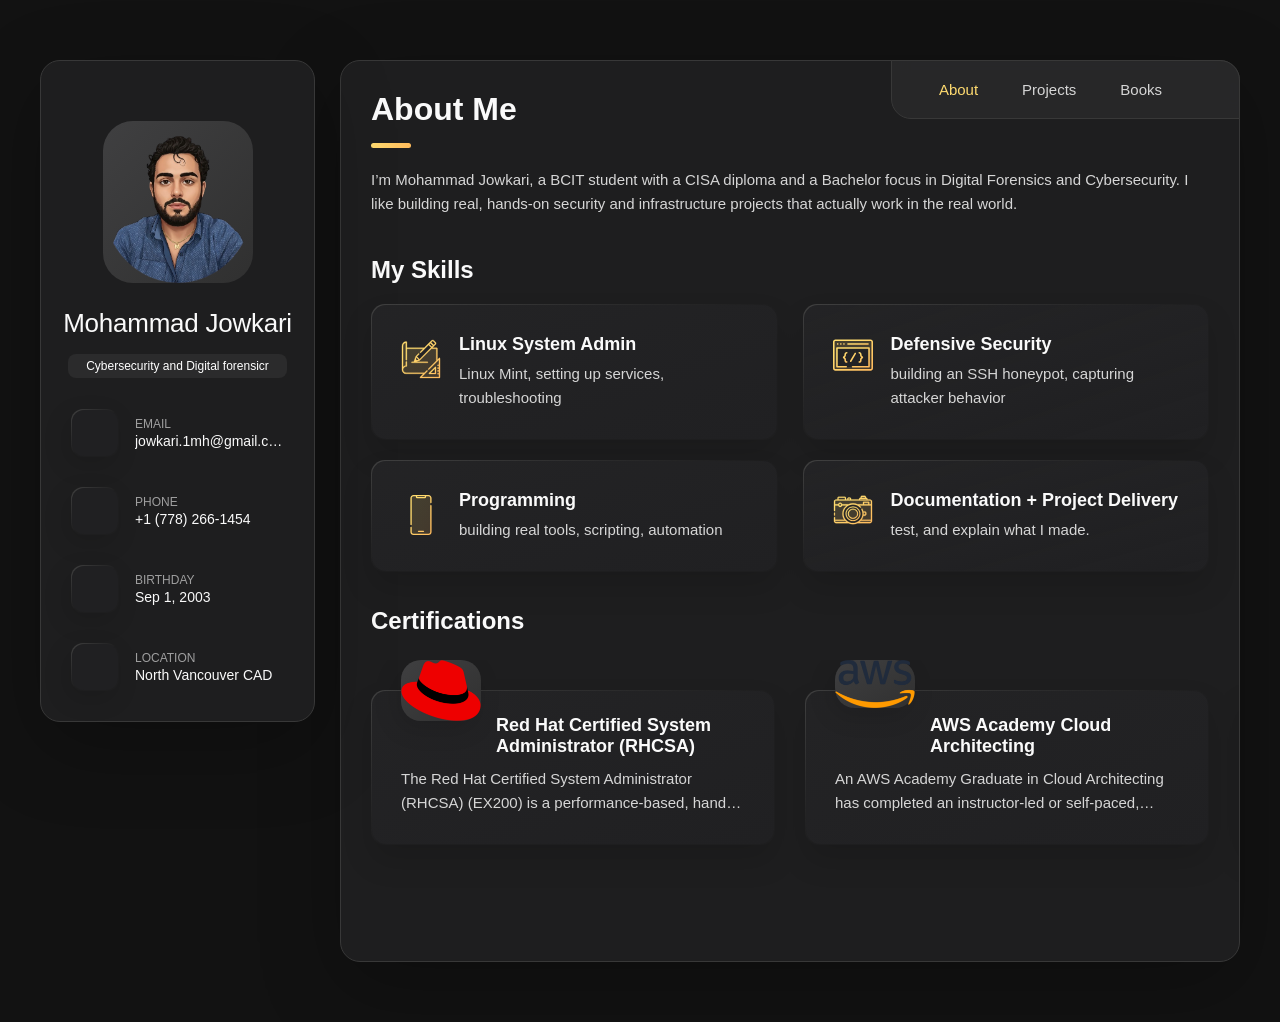
==== commit 13dc9ce7: "Update index.html" ====
--- a/index.html
+++ b/index.html
@@ -74,7 +74,7 @@
             <div class="contact-info">
               <p class="contact-title">Email</p>
 
-              <a href="mailto:himanbanoo2024@gmail.com" class="contact-link">himanbanoo2024@gmail.com</a>
+              <a href="mailto:jowkari.1mh@gmail.com" class="contact-link">jowkari.1mh@gmail.com</a>
             </div>
 
           </li>
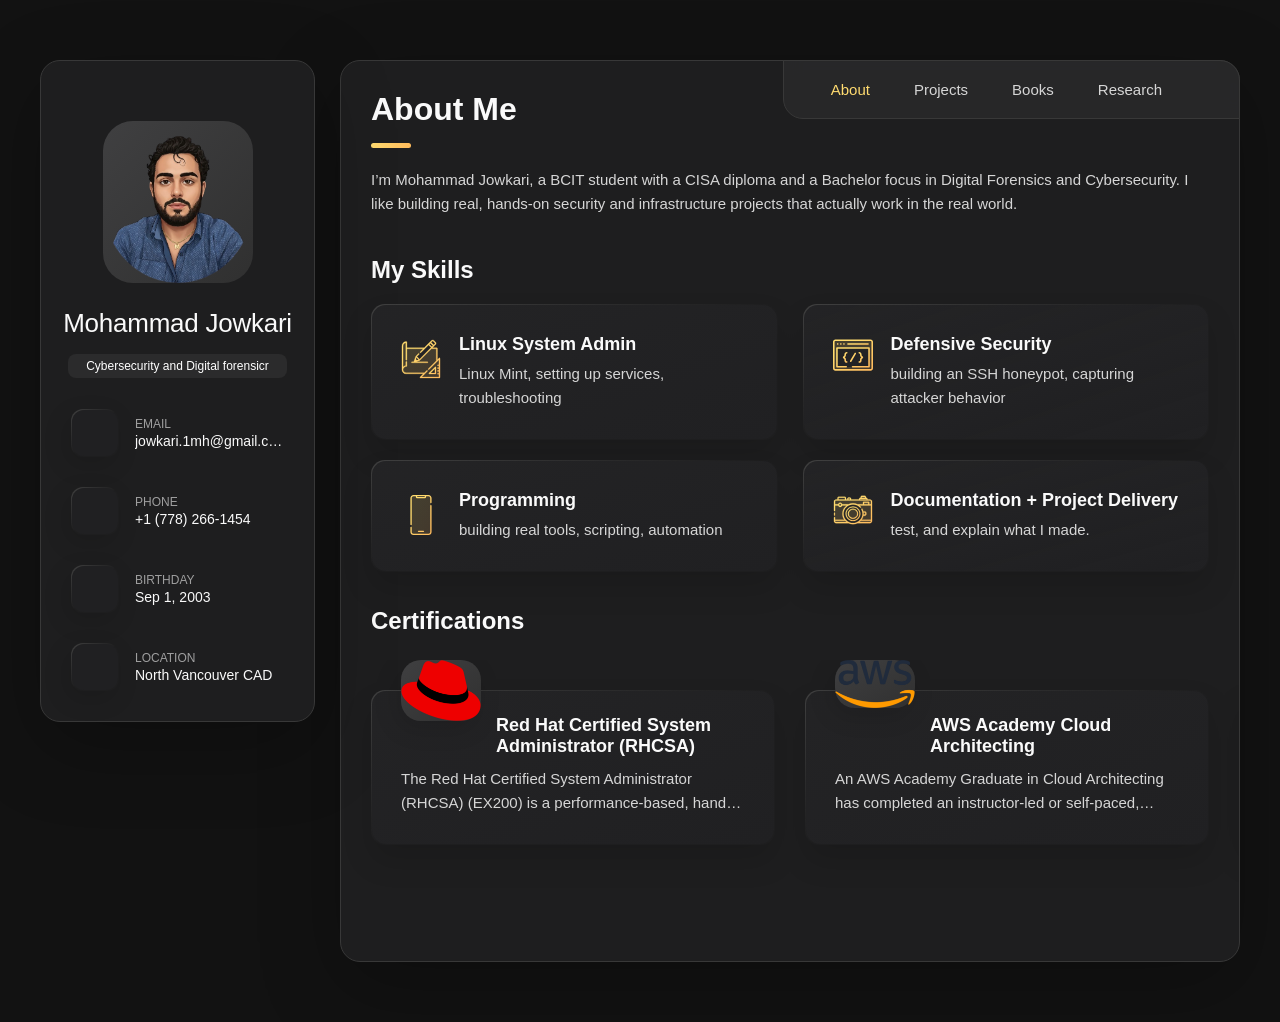
==== commit 993250ee: "Update index.html" ====
--- a/index.html
+++ b/index.html
@@ -162,7 +162,10 @@
 
           <li class="navbar-item">
             <button class="navbar-link" data-nav-link>Books</button>
-
+          </li>
+
+          <li class="navbar-item">
+            <button class="navbar-link" data-nav-link>Research</button>
           </li>
 
           <li class="navbar-item">
@@ -872,6 +875,74 @@
 
 
 
+
+      <!--
+        - #RESEARCH
+      -->
+
+      <article class="blog" data-page="research">
+
+        <header>
+          <h2 class="h2 article-title">Research</h2>
+        </header>
+
+        <section class="blog-posts">
+          <ul class="blog-posts-list">
+
+            <li class="blog-post-item">
+              <a href="./research/effectiveness-human-vs-ai-phishing.html" target="_blank" rel="noopener">
+                <figure class="blog-banner-box">
+                  <img src="./assets/images/unnamed-removebg-preview.png"
+                       alt="Effectiveness of Human-Crafted vs AI-Generated Phishing Attacks"
+                       loading="lazy">
+                </figure>
+
+                <div class="blog-content">
+                  <div class="blog-meta">
+                    <p class="blog-category">Research paper</p>
+                    <span class="dot"></span>
+                    <time datetime="2026">2026</time>
+                  </div>
+
+                  <h3 class="h3 blog-item-title">Effectiveness of Human-Crafted vs AI-Generated Phishing Attacks</h3>
+
+                  <p class="blog-text">
+                    Public research page with the English PDF, the Persian IEEE PDF, and the Persian LaTeX source. Click to open the full paper page.
+                  </p>
+                </div>
+              </a>
+            </li>
+
+            <li class="blog-post-item">
+              <a href="./papers/effectiveness-human-vs-ai-phishing-fa-ieee.pdf" target="_blank" rel="noopener">
+                <figure class="blog-banner-box">
+                  <img src="./assets/images/unnamed-removebg-preview.png"
+                       alt="Persian IEEE PDF"
+                       loading="lazy">
+                </figure>
+
+                <div class="blog-content">
+                  <div class="blog-meta">
+                    <p class="blog-category">Persian IEEE version</p>
+                    <span class="dot"></span>
+                    <time datetime="2026">PDF</time>
+                  </div>
+
+                  <h3 class="h3 blog-item-title">نسخه فارسی با قالب IEEE</h3>
+
+                  <p class="blog-text">
+                    Direct PDF link for the Persian IEEE version of the paper for sharing, download, and search indexing.
+                  </p>
+                </div>
+              </a>
+            </li>
+
+          </ul>
+        </section>
+
+      </article>
+
+
       <!--
         - #CONTACT
       -->
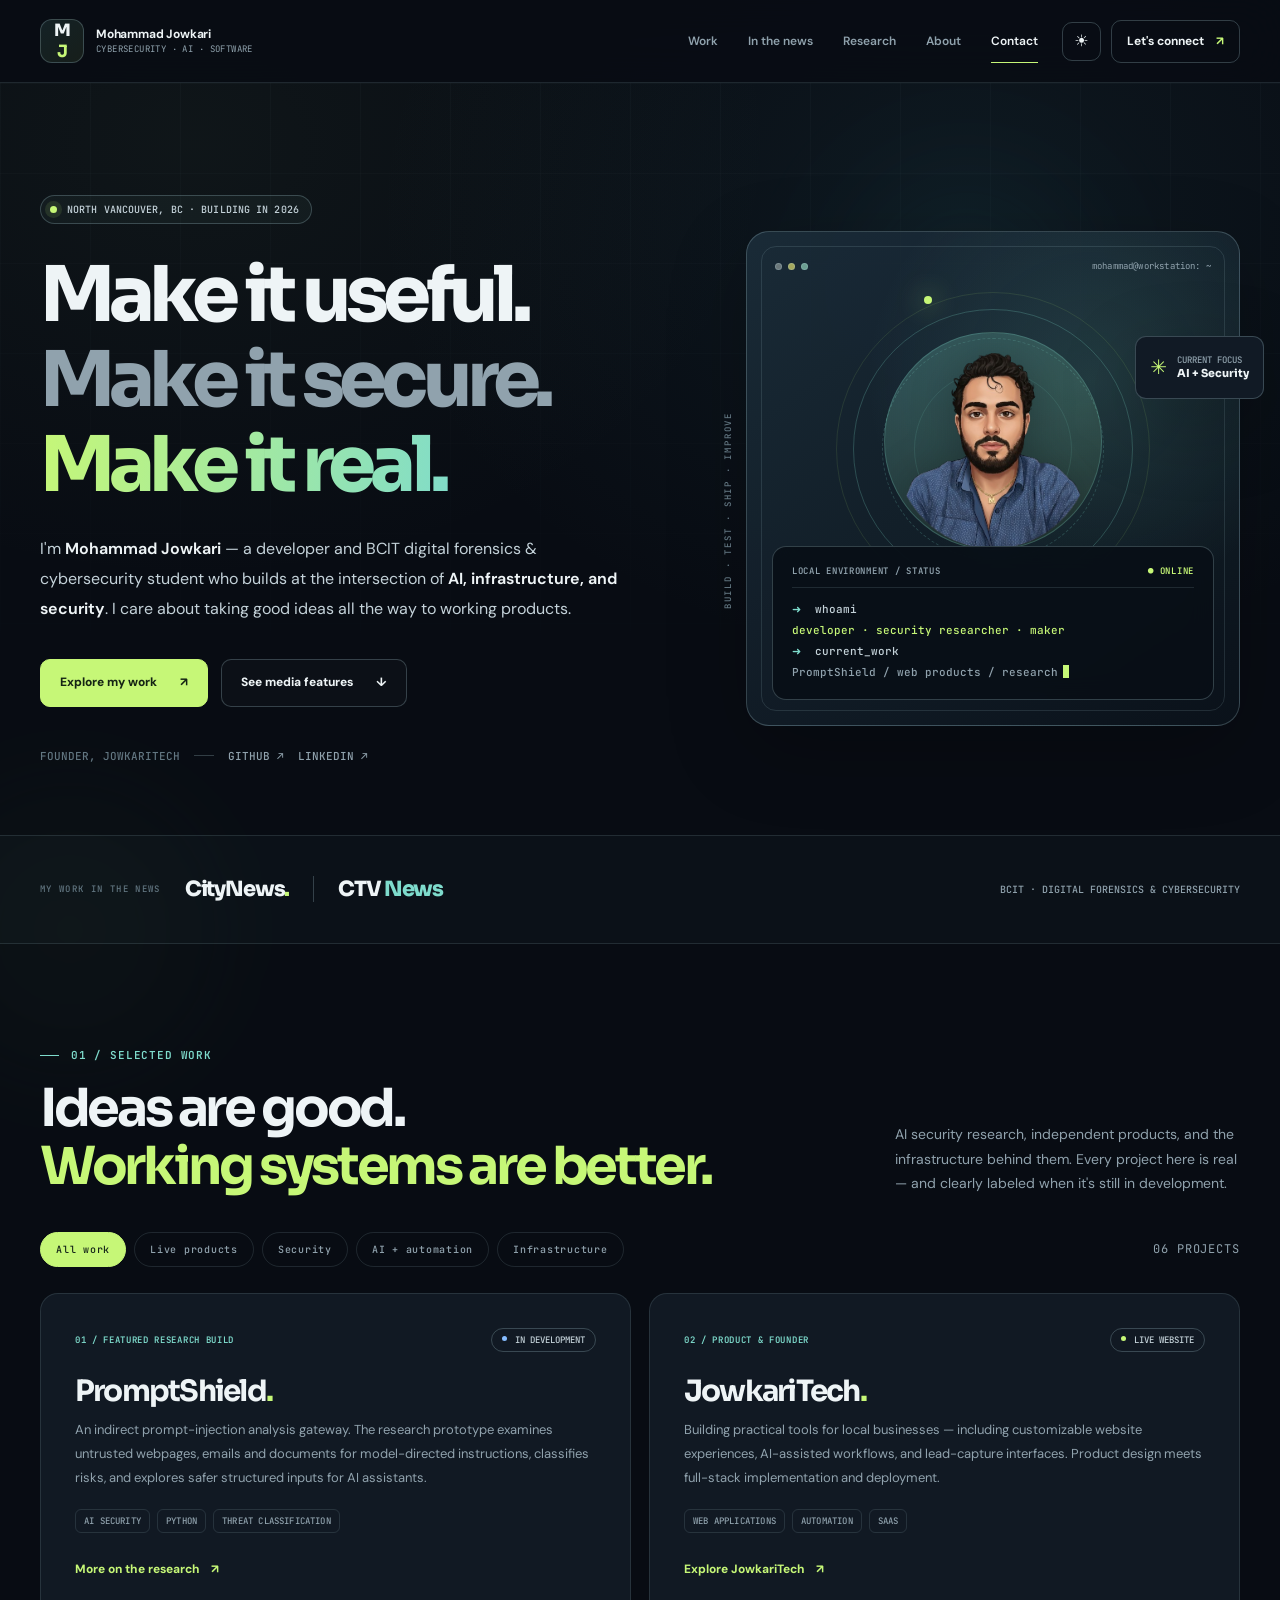
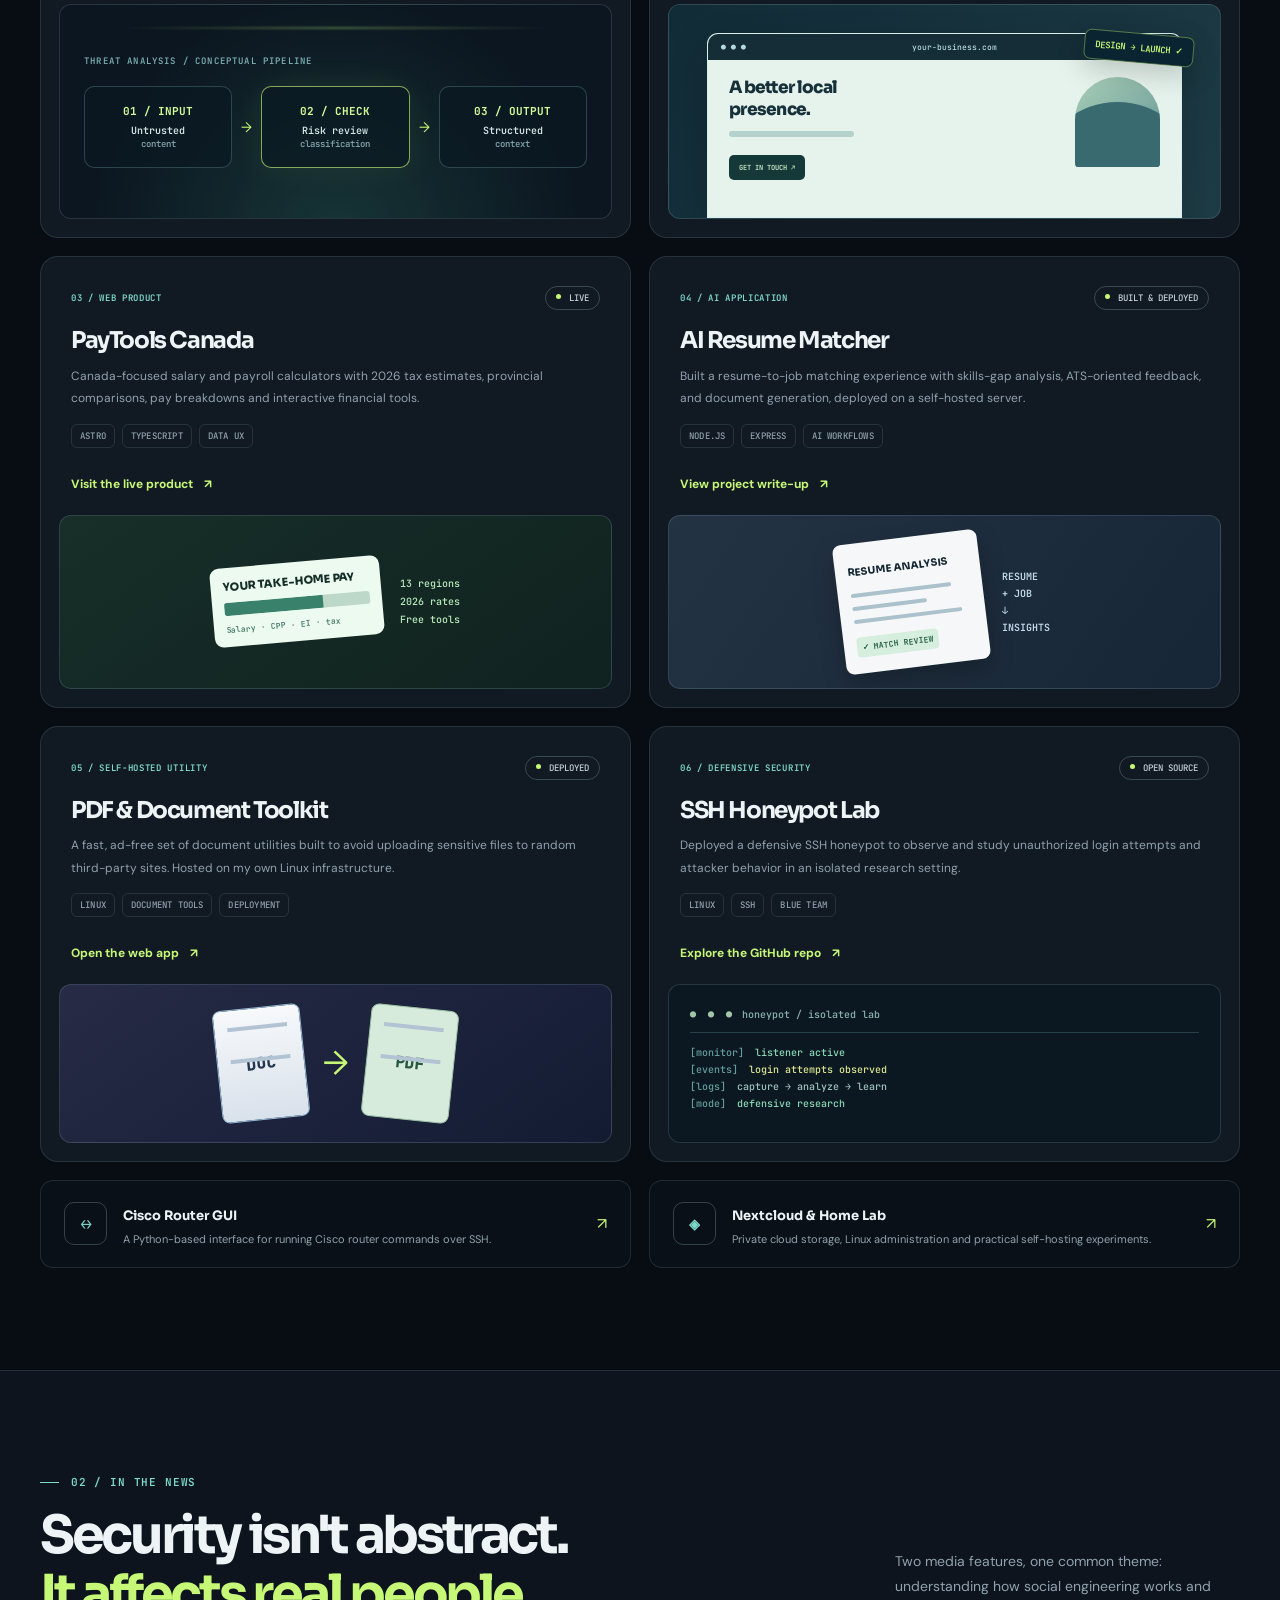
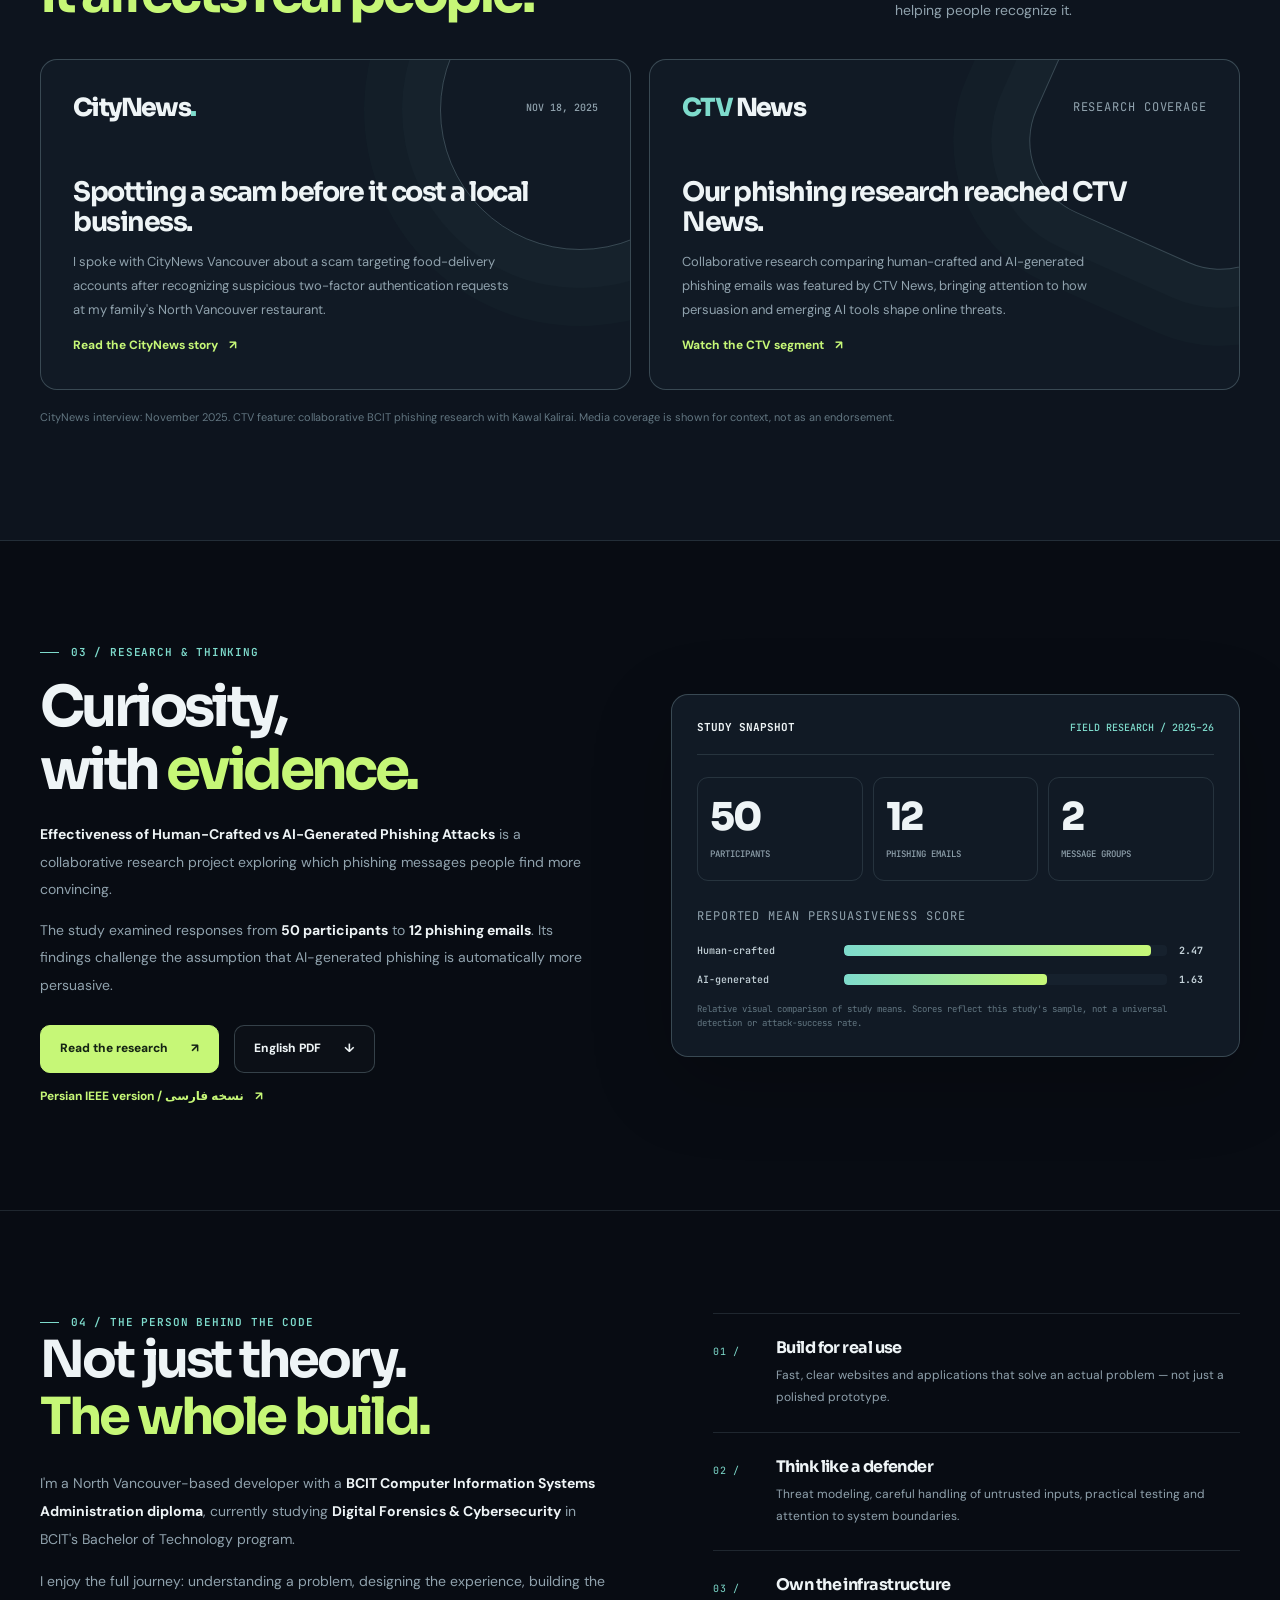
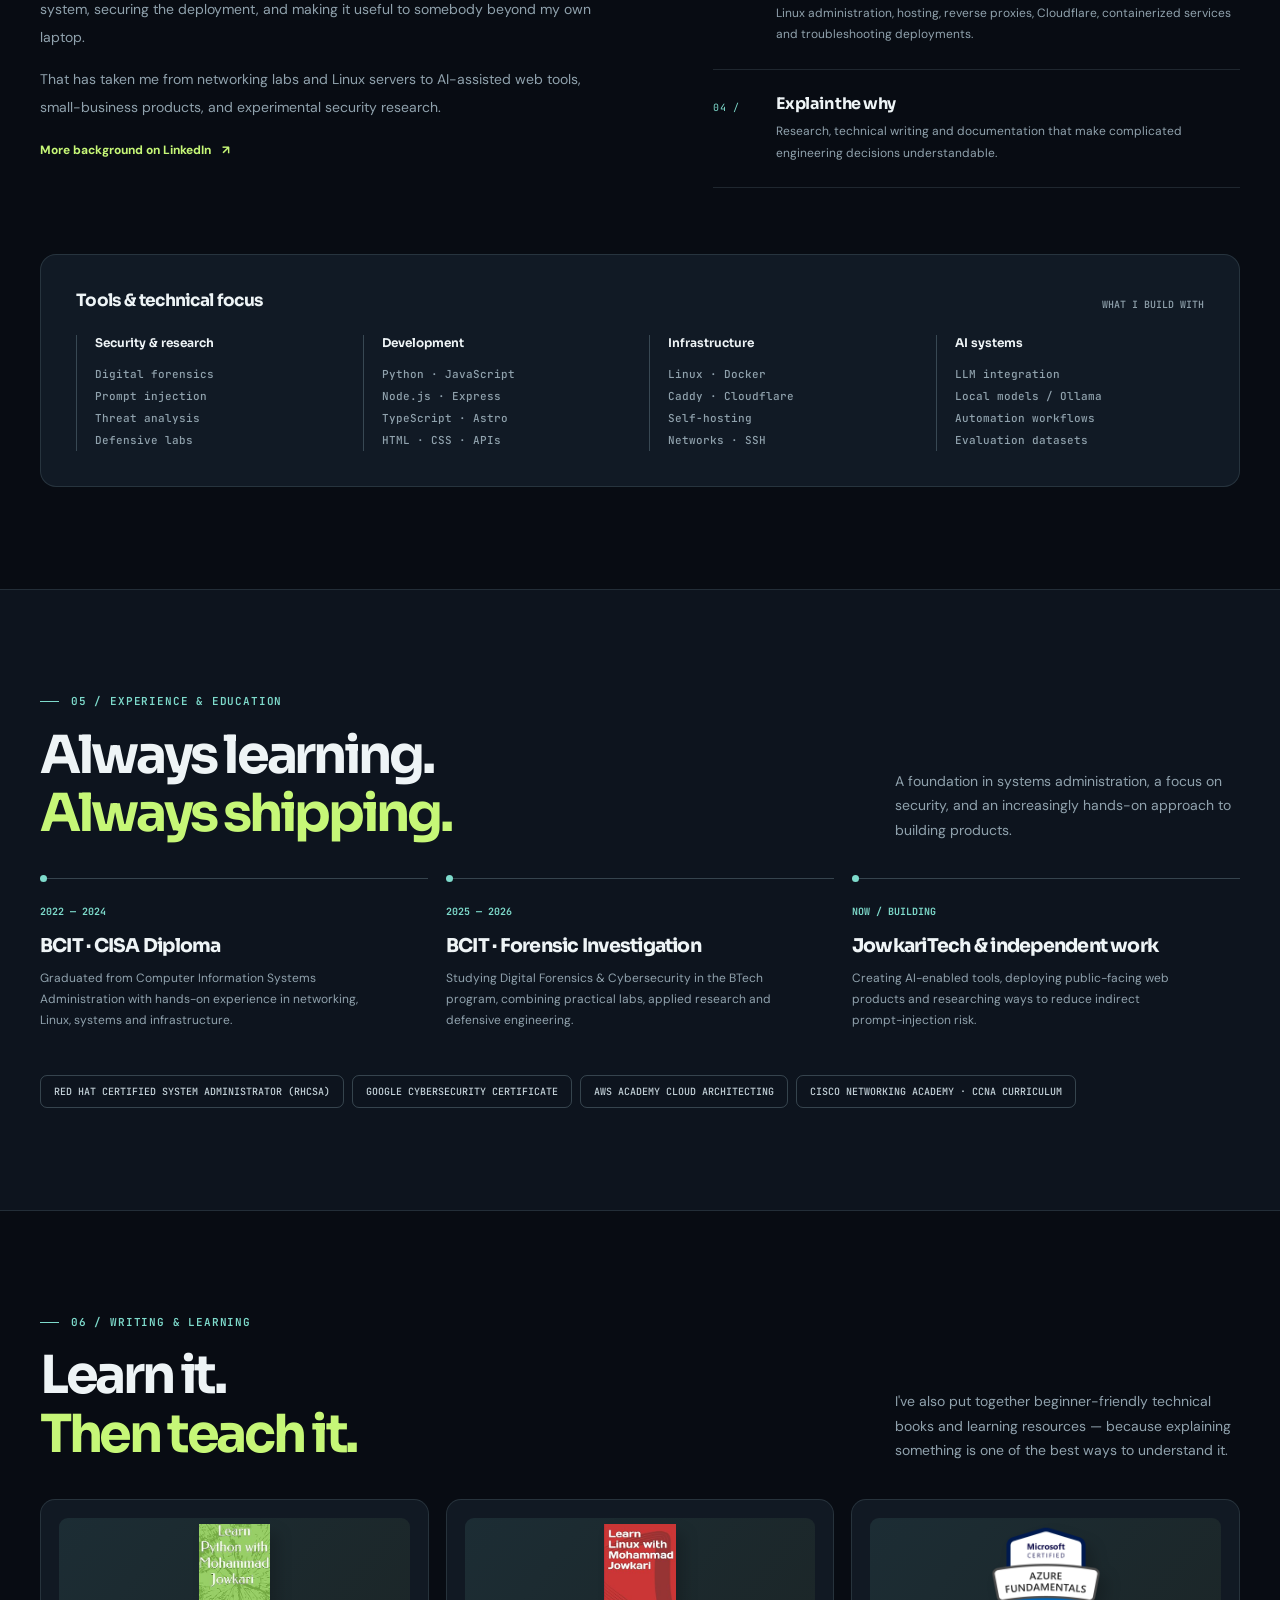
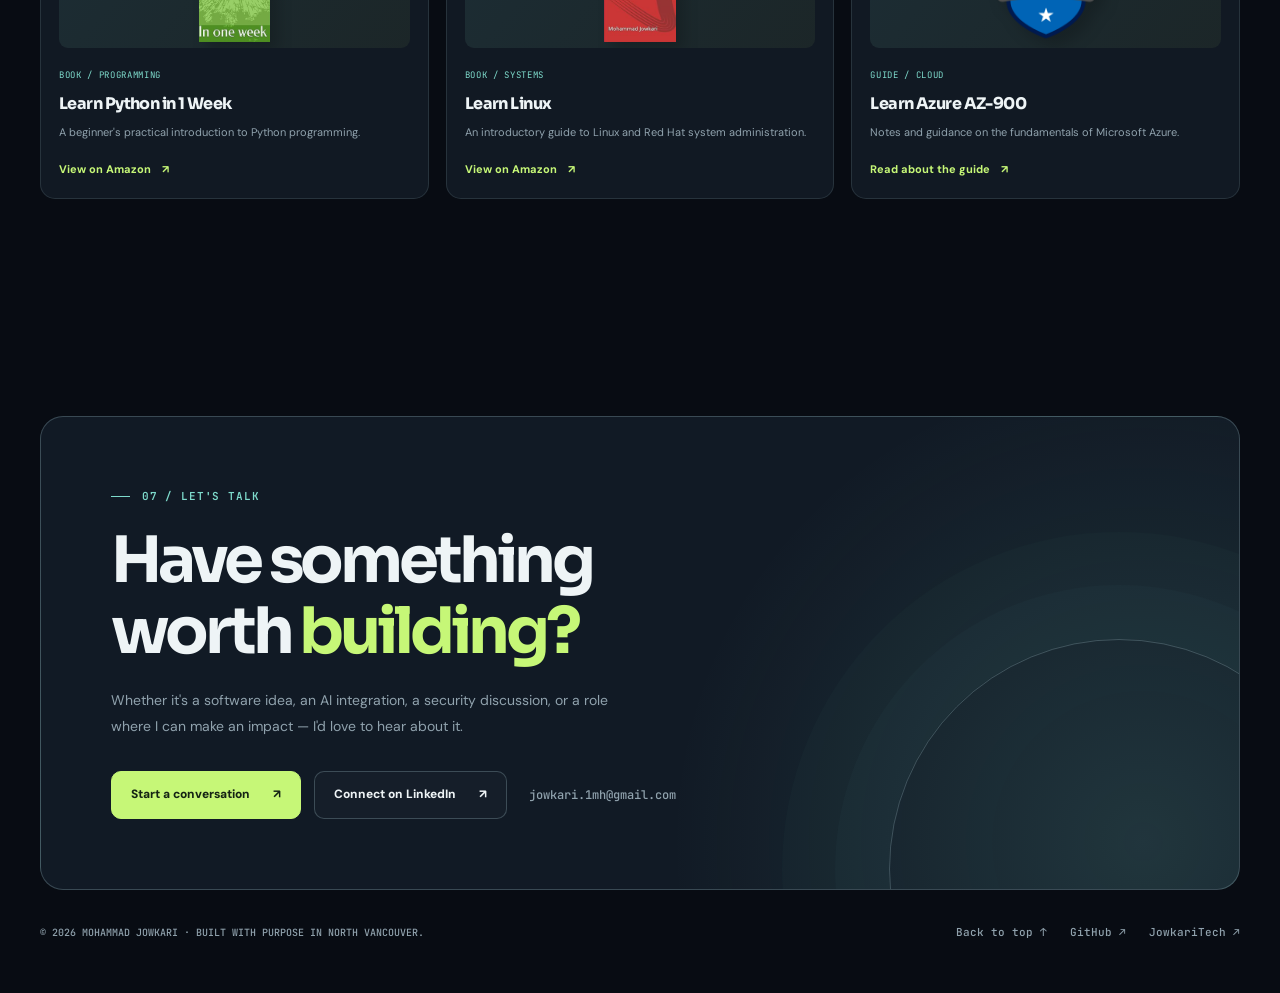
==== commit 91cd4371: "Redesign portfolio homepage with real projects, accessible motion, and CityNews/CTV features" ====
--- a/index.html
+++ b/index.html
@@ -1,1011 +1,485 @@
-<!DOCTYPE html>
-<html lang="en">
-
+<!doctype html>
+<html lang="en" data-theme="dark">
 <head>
-  <meta charset="UTF-8">
-  <meta http-equiv="X-UA-Compatible" content="IE=edge">
-  <meta name="viewport" content="width=device-width, initial-scale=1.0">
-  <title>Mohammad Jowkari - Personal Portfolio</title>
-
-  <!--
-    - favicon
-  -->
+  <meta charset="utf-8">
+  <meta name="viewport" content="width=device-width, initial-scale=1">
+  <meta name="theme-color" content="#080c13">
+  <meta name="description" content="Mohammad Jowkari is a North Vancouver-based cybersecurity and digital forensics student, software builder and founder of JowkariTech. Explore AI projects, real products, phishing research and CityNews/CTV coverage.">
+  <meta name="author" content="Mohammad Jowkari">
+  <meta name="robots" content="index, follow">
+  <link rel="canonical" href="https://mohammadjowkari.com/">
+  <title>Mohammad Jowkari — Cybersecurity, AI & Software Portfolio</title>
+  <meta property="og:type" content="website">
+  <meta property="og:url" content="https://mohammadjowkari.com/">
+  <meta property="og:title" content="Mohammad Jowkari — Building useful, secure software">
+  <meta property="og:description" content="Cybersecurity, AI, digital forensics and working software. Selected projects, research and media appearances.">
+  <meta property="og:image" content="https://mohammadjowkari.com/assets/images/unnamed-removebg-preview.png">
+  <meta name="twitter:card" content="summary">
   <link rel="shortcut icon" href="./assets/images/logo.ico" type="image/x-icon">
-
-  <!--
-    - custom css link
-  -->
-  <link rel="stylesheet" href="./assets/css/style.css">
-
-  <!--
-    - google font link
-  -->
   <link rel="preconnect" href="https://fonts.googleapis.com">
   <link rel="preconnect" href="https://fonts.gstatic.com" crossorigin>
-  <link href="https://fonts.googleapis.com/css2?family=Poppins:wght@300;400;500;600&display=swap" rel="stylesheet">
+  <link href="https://fonts.googleapis.com/css2?family=DM+Sans:wght@400;500;600;650;700;750;800&family=JetBrains+Mono:wght@400;500;600;700&family=Sora:wght@400;500;600;700;800&display=swap" rel="stylesheet">
+  <link rel="stylesheet" href="./assets/css/portfolio-2026.css?v=20261011">
+  <script defer src="./assets/js/portfolio-2026.js?v=20261011"></script>
+  <script type="application/ld+json">
+  {
+    "@context": "https://schema.org",
+    "@type": "Person",
+    "name": "Mohammad Jowkari",
+    "url": "https://mohammadjowkari.com/",
+    "image": "https://mohammadjowkari.com/assets/images/unnamed-removebg-preview.png",
+    "description": "Cybersecurity and digital forensics student at BCIT, founder of JowkariTech, and builder of AI-assisted web applications.",
+    "homeLocation": {"@type": "Place", "name": "North Vancouver, British Columbia, Canada"},
+    "alumniOf": {"@type": "CollegeOrUniversity", "name": "British Columbia Institute of Technology"},
+    "knowsAbout": ["Cybersecurity", "Digital Forensics", "AI Security", "Linux", "Software Development", "Cloud Infrastructure"],
+    "sameAs": [
+      "https://github.com/mohammadj02",
+      "https://ca.linkedin.com/in/mohammad-jowkari-058873275"
+    ]
+  }
+  </script>
 </head>
-
 <body>
-
-  <!--
-    - #MAIN
-  -->
-
-  <main>
-
-    <!--
-      - #SIDEBAR
-    -->
-
-    <aside class="sidebar" data-sidebar>
-
-      <div class="sidebar-info">
-
-        <figure class="avatar-box">
-          <img src="./assets/images/unnamed-removebg-preview.png" alt="Richard hanrick" width="80">
-        </figure>
-
-        <div class="info-content">
-          <h1 class="name" title="Richard hanrick">Mohammad Jowkari</h1>
-
-          <p class="title">Cybersecurity and Digital forensicr</p>
-        </div>
-
-        <button class="info_more-btn" data-sidebar-btn>
-          <span>Show Contacts</span>
-
-          <ion-icon name="chevron-down"></ion-icon>
+  <a class="skip-link" href="#main">Skip to content</a>
+  <div class="scroll-progress" data-scroll-progress aria-hidden="true"></div>
+  <div class="ambient ambient--one" aria-hidden="true"></div>
+  <div class="ambient ambient--two" aria-hidden="true"></div>
+
+  <header class="site-header">
+    <div class="shell header-inner">
+      <a class="brand" href="#home" aria-label="Mohammad Jowkari — home">
+        <span class="brand-mark" aria-hidden="true">M<b>J</b></span>
+        <span class="brand-text">
+          <strong>Mohammad Jowkari</strong>
+          <small>CYBERSECURITY · AI · SOFTWARE</small>
+        </span>
+      </a>
+
+      <nav class="desktop-nav" aria-label="Main navigation">
+        <a href="#work" data-nav-link>Work</a>
+        <a href="#press" data-nav-link>In the news</a>
+        <a href="#research" data-nav-link>Research</a>
+        <a href="#about" data-nav-link>About</a>
+        <a href="#contact" data-nav-link>Contact</a>
+      </nav>
+
+      <div class="header-actions">
+        <button class="theme-toggle" type="button" data-theme-toggle aria-label="Switch to light mode" title="Switch to light mode">
+          <span data-theme-glyph aria-hidden="true">☀</span>
         </button>
-
-      </div>
-
-      <div class="sidebar-info_more">
-
-        <div class="separator"></div>
-
-        <ul class="contacts-list">
-
-          <li class="contact-item">
-
-            <div class="icon-box">
-              <ion-icon name="mail-outline"></ion-icon>
-            </div>
-
-            <div class="contact-info">
-              <p class="contact-title">Email</p>
-
-              <a href="mailto:jowkari.1mh@gmail.com" class="contact-link">jowkari.1mh@gmail.com</a>
-            </div>
-
-          </li>
-
-          <li class="contact-item">
-
-            <div class="icon-box">
-              <ion-icon name="phone-portrait-outline"></ion-icon>
-            </div>
-
-            <div class="contact-info">
-              <p class="contact-title">Phone</p>
-
-              <a href="tel:+7782661454" class="contact-link">+1 (778) 266-1454</a>
-            </div>
-
-          </li>
-
-          <li class="contact-item">
-
-            <div class="icon-box">
-              <ion-icon name="calendar-outline"></ion-icon>
-            </div>
-
-            <div class="contact-info">
-              <p class="contact-title">Birthday</p>
-
-              <time datetime="2003-01-1">Sep 1, 2003</time>
-            </div>
-
-          </li>
-
-          <li class="contact-item">
-
-            <div class="icon-box">
-              <ion-icon name="location-outline"></ion-icon>
-            </div>
-
-            <div class="contact-info">
-              <p class="contact-title">Location</p>
-
-              <address>North Vancouver CAD</address>
-            </div>
-
-          </li>
-
-        </ul>
-
-        
-            </a>
-          </li>
-
-        </ul>
-
-      </div>
-
-    </aside>
-
-
-
-
-
-    <!--
-      - #main-content
-    -->
-
-    <div class="main-content">
-
-      <!--
-        - #NAVBAR
-      -->
-
-      <nav class="navbar">
-
-        <ul class="navbar-list">
-
-          <li class="navbar-item">
-            <button class="navbar-link  active" data-nav-link>About</button>
-          </li>
-
-          <li class="navbar-item">
-            <button class="navbar-link" data-nav-link>Projects</button>
-          </li>
-
-
-          <li class="navbar-item">
-            <button class="navbar-link" data-nav-link>Books</button>
-          </li>
-
-          <li class="navbar-item">
-            <button class="navbar-link" data-nav-link>Research</button>
-          </li>
-
-          <li class="navbar-item">
-           
-          </li>
-
-        </ul>
-
-      </nav>
-
-
-
-
-
-      <!--
-        - #ABOUT
-      -->
-
-      <article class="about  active" data-page="about">
-
-        <header>
-          <h2 class="h2 article-title">About me</h2>
-        </header>
-
-        <section class="about-text">
-          <p>
-            I’m Mohammad Jowkari, a BCIT student with a CISA diploma and a Bachelor focus in Digital Forensics and Cybersecurity. I like building real, hands-on security and infrastructure projects that actually work in the real world.
-          </p>
-        </section>
-
-
-        <!--
-          - service
-        -->
-
-        <section class="service">
-
-          <h3 class="h3 service-title">My Skills</h3>
-
-          <ul class="service-list">
-
-            <li class="service-item">
-
-              <div class="service-icon-box">
-                <img src="./assets/images/icon-design.svg
-                " alt="design icon" width="40">
-              </div>
-
-              <div class="service-content-box">
-                <h4 class="h4 service-item-title">Linux system admin</h4>
-
-                <p class="service-item-text">
-                  Linux Mint, setting up services, troubleshooting
-                </p>
-              </div>
-
-            </li>
-
-            <li class="service-item">
-
-              <div class="service-icon-box">
-                <img src="./assets/images/icon-dev.svg" alt="Web development icon" width="40">
-              </div>
-
-              <div class="service-content-box">
-                <h4 class="h4 service-item-title">Defensive security</h4>
-
-                <p class="service-item-text">
-                  building an SSH honeypot, capturing attacker behavior
-                </p>
-              </div>
-
-            </li>
-
-            <li class="service-item">
-
-              <div class="service-icon-box">
-                <img src="./assets/images/icon-app.svg" alt="mobile app icon" width="40">
-              </div>
-
-              <div class="service-content-box">
-                <h4 class="h4 service-item-title">Programming</h4>
-
-                <p class="service-item-text">
-                  building real tools, scripting, automation
-                </p>
-              </div>
-
-            </li>
-
-            <li class="service-item">
-
-              <div class="service-icon-box">
-                <img src="./assets/images/icon-photo.svg" alt="camera icon" width="40">
-              </div>
-
-              <div class="service-content-box">
-                <h4 class="h4 service-item-title">Documentation + project delivery</h4>
-
-                <p class="service-item-text">
-                 test, and explain what I made.
-                </p>
-              </div>
-
-            </li>
-
-          </ul>
-
-        </section>
-
-
-        <!--
-          - testimonials
-        -->
-
-        <section class="testimonials">
-
-          <h3 class="h3 testimonials-title">Certifications</h3>
-
-          <ul class="testimonials-list has-scrollbar">
-
-            <li class="testimonials-item">
-              <div class="content-card" data-testimonials-item>
-
-                <figure class="testimonials-avatar-box">
-                  <img src="./assets/images/Red_Hat_logo.svg.png" alt="Daniel lewis" width="60" data-testimonials-avatar>
-                </figure>
-
-                <h4 class="h4 testimonials-item-title" data-testimonials-title>Red Hat Certified System Administrator (RHCSA)</h4>
-
-                <div class="testimonials-text" data-testimonials-text>
-                  <p>
-                    The Red Hat Certified System Administrator (RHCSA) (EX200) is a performance-based, hands-on certification that validates essential Linux system administration skills.
-                  </p>
+        <a class="header-cta" href="mailto:jowkari.1mh@gmail.com?subject=Let's%20connect%20%E2%80%94%20portfolio">Let's connect <span class="arrow" aria-hidden="true">↗</span></a>
+        <button class="menu-toggle" type="button" data-menu-toggle aria-controls="mobile-navigation" aria-expanded="false" aria-label="Open navigation">
+          <span data-menu-glyph aria-hidden="true">☰</span>
+        </button>
+      </div>
+    </div>
+    <nav class="mobile-nav" id="mobile-navigation" data-mobile-menu aria-hidden="true" aria-label="Mobile navigation">
+      <a href="#work">Work</a>
+      <a href="#press">In the news</a>
+      <a href="#research">Research</a>
+      <a href="#about">About</a>
+      <a href="#contact">Contact</a>
+    </nav>
+  </header>
+
+  <main id="main">
+    <!-- INTRO -->
+    <section class="hero" id="home" aria-labelledby="hero-heading">
+      <div class="shell hero-grid">
+        <div class="hero-copy reveal">
+          <div class="availability"><span class="live-dot" aria-hidden="true"></span> NORTH VANCOUVER, BC · BUILDING IN 2026</div>
+          <h1 id="hero-heading">
+            <span class="line">Make it useful.</span>
+            <span class="line outline">Make it secure.</span>
+            <span class="line gradient-text">Make it real.</span>
+          </h1>
+          <p class="hero-description">I'm <strong>Mohammad Jowkari</strong> — a developer and BCIT digital forensics &amp; cybersecurity student who builds at the intersection of <strong>AI, infrastructure, and security</strong>. I care about taking good ideas all the way to working products.</p>
+          <div class="hero-cta">
+            <a class="btn btn-primary" href="#work">Explore my work <span class="arrow" aria-hidden="true">↗</span></a>
+            <a class="btn btn-secondary" href="#press">See media features <span aria-hidden="true">↓</span></a>
+          </div>
+          <div class="hero-foot">
+            <span>FOUNDER, JOWKARITECH</span><span class="dash"></span>
+            <a href="https://github.com/mohammadj02" target="_blank" rel="noopener noreferrer">GITHUB ↗</a>
+            <a href="https://ca.linkedin.com/in/mohammad-jowkari-058873275" target="_blank" rel="noopener noreferrer">LINKEDIN ↗</a>
+          </div>
+        </div>
+
+        <div class="hero-visual reveal delay-1" data-hero-visual aria-label="Portfolio portrait and systems engineering illustration">
+          <div class="terminal-header" aria-hidden="true">
+            <div class="window-dots"><i></i><i></i><i></i></div>
+            <span class="mono">mohammad@workstation: ~</span>
+          </div>
+          <div class="orbit" aria-hidden="true"><div class="orbit-line"></div></div>
+          <div class="portrait-wrap">
+            <img src="./assets/images/unnamed-removebg-preview.png" width="218" height="218" alt="Mohammad Jowkari" fetchpriority="high">
+          </div>
+          <div class="float-note" aria-hidden="true">
+            <span class="icon-glyph">✳</span>
+            <span><small>CURRENT FOCUS</small><strong>AI + Security</strong></span>
+          </div>
+          <div class="vertical-caption" aria-hidden="true">BUILD · TEST · SHIP · IMPROVE</div>
+          <div class="terminal-card" aria-hidden="true">
+            <div class="terminal-card-top">
+              <span class="label">LOCAL ENVIRONMENT / STATUS</span>
+              <span class="label ready">● ONLINE</span>
+            </div>
+            <div class="terminal-code">
+              <div><span class="prompt">➜</span> whoami</div>
+              <div class="result">developer · security researcher · maker</div>
+              <div><span class="prompt">➜</span> current_work</div>
+              <div class="muted-line">PromptShield / web products / research<span class="caret"></span></div>
+            </div>
+          </div>
+        </div>
+      </div>
+    </section>
+
+    <!-- CREDIBILITY -->
+    <div class="proof-bar" aria-label="Media and educational background">
+      <div class="shell proof-inner">
+        <div class="proof-group">
+          <span class="proof-label">MY WORK IN THE NEWS</span>
+          <span class="proof-name">CityNews<span style="color:var(--lime)">.</span></span>
+          <span class="proof-name">CTV <span style="color:var(--aqua)">News</span></span>
+        </div>
+        <span class="proof-education">BCIT · DIGITAL FORENSICS &amp; CYBERSECURITY</span>
+      </div>
+    </div>
+
+    <!-- SELECTED WORK -->
+    <section class="section work-section" id="work" data-observe-section aria-labelledby="work-heading">
+      <div class="shell">
+        <div class="section-top reveal">
+          <div>
+            <div class="eyebrow"><span class="section-index">01 / SELECTED WORK</span></div>
+            <h2 id="work-heading">Ideas are good.<br><span class="subline">Working systems are better.</span></h2>
+          </div>
+          <p>AI security research, independent products, and the infrastructure behind them. Every project here is real — and clearly labeled when it's still in development.</p>
+        </div>
+
+        <div class="filter-bar reveal" role="group" aria-label="Filter projects">
+          <button class="filter-btn" type="button" aria-pressed="true" aria-controls="project-grid" data-project-filter="all">All work</button>
+          <button class="filter-btn" type="button" aria-pressed="false" aria-controls="project-grid" data-project-filter="live">Live products</button>
+          <button class="filter-btn" type="button" aria-pressed="false" aria-controls="project-grid" data-project-filter="security">Security</button>
+          <button class="filter-btn" type="button" aria-pressed="false" aria-controls="project-grid" data-project-filter="ai">AI + automation</button>
+          <button class="filter-btn" type="button" aria-pressed="false" aria-controls="project-grid" data-project-filter="infra">Infrastructure</button>
+          <span class="mono" data-visible-count aria-live="polite" style="margin-left:auto;align-self:center">06 PROJECTS</span>
+        </div>
+
+        <div class="project-grid" id="project-grid">
+          <!-- Work 01: in progress, not falsely presented as a deployed product -->
+          <article class="project-card project-card--feature reveal" data-categories="security ai" aria-labelledby="promptshield-heading">
+            <div class="project-copy">
+              <div class="project-topline">
+                <span class="card-kicker">01 / FEATURED RESEARCH BUILD</span>
+                <span class="status status--research">IN DEVELOPMENT</span>
+              </div>
+              <h3 id="promptshield-heading">PromptShield<span style="color:var(--lime)">.</span></h3>
+              <p>An indirect prompt-injection analysis gateway. The research prototype examines untrusted webpages, emails and documents for model-directed instructions, classifies risks, and explores safer structured inputs for AI assistants.</p>
+              <div class="tags">
+                <span class="tag">AI SECURITY</span><span class="tag">PYTHON</span><span class="tag">THREAT CLASSIFICATION</span>
+              </div>
+              <a class="text-link" href="#research">More on the research <span class="arrow" aria-hidden="true">↗</span></a>
+            </div>
+            <div class="project-art shield-art" aria-label="Illustration of untrusted content passing through a risk analysis gateway">
+              <div class="scanline" aria-hidden="true"></div>
+              <div class="art-title">THREAT ANALYSIS / CONCEPTUAL PIPELINE</div>
+              <div class="flow-diagram">
+                <div class="flow-node"><strong>01 / INPUT</strong>Untrusted<small>content</small></div>
+                <span class="flow-arrow" aria-hidden="true">→</span>
+                <div class="flow-node flow-node--highlight"><strong>02 / CHECK</strong>Risk review<small>classification</small></div>
+                <span class="flow-arrow" aria-hidden="true">→</span>
+                <div class="flow-node"><strong>03 / OUTPUT</strong>Structured<small>context</small></div>
+              </div>
+            </div>
+          </article>
+
+          <!-- Work 02 -->
+          <article class="project-card project-card--feature reveal delay-1" data-categories="live ai" aria-labelledby="sites-heading">
+            <div class="project-copy">
+              <div class="project-topline">
+                <span class="card-kicker">02 / PRODUCT &amp; FOUNDER</span>
+                <span class="status">LIVE WEBSITE</span>
+              </div>
+              <h3 id="sites-heading">JowkariTech<span style="color:var(--lime)">.</span></h3>
+              <p>Building practical tools for local businesses — including customizable website experiences, AI-assisted workflows, and lead-capture interfaces. Product design meets full-stack implementation and deployment.</p>
+              <div class="tags">
+                <span class="tag">WEB APPLICATIONS</span><span class="tag">AUTOMATION</span><span class="tag">SAAS</span>
+              </div>
+              <a class="text-link" href="https://jowkaritech.com/" target="_blank" rel="noopener noreferrer">Explore JowkariTech <span class="arrow" aria-hidden="true">↗</span></a>
+            </div>
+            <div class="project-art sites-art" aria-label="Illustration of a business website builder">
+              <div class="browser-mock" aria-hidden="true">
+                <div class="browser-top"><span>● ● ●</span><span>your-business.com</span><span>↗</span></div>
+                <div class="browser-main">
+                  <div><div class="mock-heading">A better local presence.</div><div class="mock-line"></div><span class="mock-cta">GET IN TOUCH ↗</span></div>
+                  <div class="mock-visual"></div>
                 </div>
-
-              </div>
-            </li>
-
-            <li class="testimonials-item">
-              <div class="content-card" data-testimonials-item>
-
-                <figure class="testimonials-avatar-box">
-                  <img src="./assets/images/Amazon_Web_Services_Logo.svg.png" alt="Jessica miller" width="60" data-testimonials-avatar>
-                </figure>
-
-                <h4 class="h4 testimonials-item-title" data-testimonials-title>AWS Academy Cloud Architecting</h4>
-
-                <div class="testimonials-text" data-testimonials-text>
-                  <p>
-                   An AWS Academy Graduate in Cloud Architecting has completed an instructor-led or self-paced, hands-on course covering how to build, secure, and optimize, robust IT infrastructure on Amazon Web Services (AWS).
-                  </p>
-                </div>
-
-              </div>
-            </li>
-
-            <li class="testimonials-item">
-              <div class="content-card" data-testimonials-item>
-
-                <figure class="testimonials-avatar-box">
-                  <img src="./assets/images/google_PNG19644.png" alt="Emily evans" width="60" data-testimonials-avatar>
-                </figure>
-
-                <h4 class="h4 testimonials-item-title" data-testimonials-title>Google Cybersecurity Specialization</h4>
-
-                <div class="testimonials-text" data-testimonials-text>
-                  <p>
-                    The Google Cybersecurity Professional Certificate is an online, entry-level program designed to prepare learners for roles like Security Analyst in under six months with no prior experience
-                  </p>
-                </div>
-
-              </div>
-            </li>
-
-            <li class="testimonials-item">
-              <div class="content-card" data-testimonials-item>
-
-                <figure class="testimonials-avatar-box">
-                  <img src="./assets/images/Cisco_logo-1000px.png" alt="Henry william" width="60" data-testimonials-avatar>
-                </figure>
-
-                <h4 class="h4 testimonials-item-title" data-testimonials-title>CCNA: Enterprise Networking, Security, and Automation</h4>
-
-                <div class="testimonials-text" data-testimonials-text>
-                  <p>
-                    CCNA: Enterprise Networking, Security, and Automation (ENSA) is the third and final course in the Cisco Networking Academy CCNAv7 curriculum, focusing on advanced networking skills.
-                  </p>
-                </div>
-
-              </div>
-            </li>
-
-          </ul>
-
-        </section>
-
-
-        <!--
-          - testimonials modal
-        -->
-
-        <div class="modal-container" data-modal-container>
-
-          <div class="overlay" data-overlay></div>
-
-          <section class="testimonials-modal">
-
-            <button class="modal-close-btn" data-modal-close-btn>
-              <ion-icon name="close-outline"></ion-icon>
-            </button>
-
-            <div class="modal-img-wrapper">
-              <figure class="modal-avatar-box">
-                <img src="./assets/images/avatar-1.png" alt="Daniel lewis" width="80" data-modal-img>
-              </figure>
-
-              <img src="./assets/images/icon-quote.svg" alt="quote icon">
-            </div>
-
-            <div class="modal-content">
-
-              <h4 class="h3 modal-title" data-modal-title>Daniel lewis</h4>
-
-              <time datetime="2021-06-14">14 June, 2021</time>
-
-              <div data-modal-text>
-                <p>
-                  Richard was hired to create a corporate identity. We were very pleased with the work done. She has a
-                  lot of experience
-                  and is very concerned about the needs of client. Lorem ipsum dolor sit amet, ullamcous cididt
-                  consectetur adipiscing
-                  elit, seds do et eiusmod tempor incididunt ut laborels dolore magnarels alia.
-                </p>
-              </div>
-
-            </div>
-
-          </section>
-
-        </div>
-
-
-        
-          </ul>
-
-        </section>
-
-      </article>
-
-
-
-
-
-      <!--
-        - #RESUME
-      -->
-
-      <article class="resume" data-page="projects">
-
-        <header>
-          <h2 class="h2 article-title">Projects</h2>
-        </header>
-
-        <section class="timeline">
-
-          <div class="title-wrapper">
-            <div class="icon-box">
-              <ion-icon name="book-outline"></ion-icon>
-            </div>
-
-            
-          </div>
-
-          <ol class="timeline-list">
-
-            <li class="timeline-item">
-
-  <h4 class="h4 timeline-item-title">
-    <a href="https://www.linkedin.com/posts/mohammad-jowkari-058873275_very-happy-to-share-that-i-successfully-set-activity-7316579914407677954-lyOS?utm_source=share&utm_medium=member_desktop&rcm=ACoAAEM5u4QBJrBe2ygpTOy80TDajQi-nBMyy9g"
-       target="_blank" rel="noopener"
-       class="timeline-link">
-      Hosting Nextcloud
-    </a>
-  </h4>
-
-
-  <p class="timeline-text">
-     I successfully set up a self-hosted, open-source Nextcloud server on Linux Mint using Snap. I configured it with xRDP and XFCE to enable remote access and private file storage. The server is capable of uploading a 3-hour video in under 15 seconds. I'm excited to keep building and adding more features to my server!
-  </p>
-
-</li>
-
-           <li class="timeline-item">
-
-  <h4 class="h4 timeline-item-title">
-    <a href="https://www.linkedin.com/posts/mohammad-jowkari-058873275_today-i-was-considering-paying-for-onedrive-activity-7267054130135736320-wuzq?utm_source=share&utm_medium=member_desktop&rcm=ACoAAEM5u4QBJrBe2ygpTOy80TDajQi-nBMyy9g"
-       target="_blank" rel="noopener"
-       class="timeline-link">
-      Creating my own cloud
-    </a>
-  </h4>
-
-
-
-  <p class="timeline-text">
-    I was considering paying for OneDrive to get more space for my computer, as it costs $80 per year. Instead, I bought a $50 PC with 500GB of space and I am planning to install Linux Mint to run my own cloud-based server. This way, my family can use it over our local network. Here's how I did it:
-I created an app using the Python Flask framework, which primarily works with HTML. I developed two HTML pages: index.html, which serves as the homepage, and backup.html, where users can send and view files. You can make this system more advanced by adding a login page. If you want to enhance security, consider using SQL and PHP for more secure data handling.
-  </p>
-
-</li>
-
-           <li class="timeline-item">
-
-  <h4 class="h4 timeline-item-title">
-    <a href="https://www.linkedin.com/posts/mohammad-jowkari-058873275_i-have-created-a-python-application-where-activity-7198427878500229120-COpJ?utm_source=share&utm_medium=member_desktop&rcm=ACoAAEM5u4QBJrBe2ygpTOy80TDajQi-nBMyy9g"
-       target="_blank" rel="noopener"
-       class="timeline-link">
-       Cisco router GUI 
-    </a>
-  </h4>
-
-
-  <p class="timeline-text">
-    I have created a Python application where you can connect to your Cisco router and can do the 'show run' instead of typing it by hand. This project uses SSH.
-Source code 
-  </p>
-
-</li>
-
-          </ol>
-
-        </section>
-
-        <section class="timeline">
-
-          <div class="title-wrapper">
-            <div class="icon-box">
-              <ion-icon name="book-outline"></ion-icon>
-            </div>
-
-          </div>
-
-          
-          </ol>
-
-        </section>
-
-      
-
-            </li>
-
-          </ul>
-
-        </section>
-
-      </article>
-
-
-
-
-
-      <!--
-        - #PORTFOLIO
-      -->
-
-      <article class="portfolio" data-page="portfolio">
-
-        <header>
-          <h2 class="h2 article-title">Portfolio</h2>
-        </header>
-
-        <section class="projects">
-
-          <ul class="filter-list">
-
-            <li class="filter-item">
-              <button class="active" data-filter-btn>All</button>
-            </li>
-
-            <li class="filter-item">
-              <button data-filter-btn>Web design</button>
-            </li>
-
-            <li class="filter-item">
-              <button data-filter-btn>Applications</button>
-            </li>
-
-            <li class="filter-item">
-              <button data-filter-btn>Web development</button>
-            </li>
-
-          </ul>
-
-          <div class="filter-select-box">
-
-            <button class="filter-select" data-select>
-
-              <div class="select-value" data-selecct-value>Select category</div>
-
-              <div class="select-icon">
-                <ion-icon name="chevron-down"></ion-icon>
-              </div>
-
-            </button>
-
-            <ul class="select-list">
-
-              <li class="select-item">
-                <button data-select-item>All</button>
-              </li>
-
-              <li class="select-item">
-                <button data-select-item>Web design</button>
-              </li>
-
-              <li class="select-item">
-                <button data-select-item>Applications</button>
-              </li>
-
-              <li class="select-item">
-                <button data-select-item>Web development</button>
-              </li>
-
-            </ul>
-
-          </div>
-
-          <ul class="project-list">
-
-            <li class="project-item  active" data-filter-item data-category="web development">
-              <a href="#">
-
-                <figure class="project-img">
-                  <div class="project-item-icon-box">
-                    <ion-icon name="eye-outline"></ion-icon>
-                  </div>
-
-                  <img src="./assets/images/project-1.jpg" alt="finance" loading="lazy">
-                </figure>
-
-                <h3 class="project-title">Finance</h3>
-
-                <p class="project-category">Web development</p>
-
-              </a>
-            </li>
-
-            <li class="project-item  active" data-filter-item data-category="web development">
-              <a href="#">
-
-                <figure class="project-img">
-                  <div class="project-item-icon-box">
-                    <ion-icon name="eye-outline"></ion-icon>
-                  </div>
-
-                  <img src="./assets/images/project-2.png" alt="orizon" loading="lazy">
-                </figure>
-
-                <h3 class="project-title">Orizon</h3>
-
-                <p class="project-category">Web development</p>
-
-              </a>
-            </li>
-
-            <li class="project-item  active" data-filter-item data-category="web design">
-              <a href="#">
-
-                <figure class="project-img">
-                  <div class="project-item-icon-box">
-                    <ion-icon name="eye-outline"></ion-icon>
-                  </div>
-
-                  <img src="./assets/images/project-3.jpg" alt="fundo" loading="lazy">
-                </figure>
-
-                <h3 class="project-title">Fundo</h3>
-
-                <p class="project-category">Web design</p>
-
-              </a>
-            </li>
-
-            <li class="project-item  active" data-filter-item data-category="applications">
-              <a href="#">
-
-                <figure class="project-img">
-                  <div class="project-item-icon-box">
-                    <ion-icon name="eye-outline"></ion-icon>
-                  </div>
-
-                  <img src="./assets/images/project-4.png" alt="brawlhalla" loading="lazy">
-                </figure>
-
-                <h3 class="project-title">Brawlhalla</h3>
-
-                <p class="project-category">Applications</p>
-
-              </a>
-            </li>
-
-            <li class="project-item  active" data-filter-item data-category="web design">
-              <a href="#">
-
-                <figure class="project-img">
-                  <div class="project-item-icon-box">
-                    <ion-icon name="eye-outline"></ion-icon>
-                  </div>
-
-                  <img src="./assets/images/project-5.png" alt="dsm." loading="lazy">
-                </figure>
-
-                <h3 class="project-title">DSM.</h3>
-
-                <p class="project-category">Web design</p>
-
-              </a>
-            </li>
-
-            <li class="project-item  active" data-filter-item data-category="web design">
-              <a href="#">
-
-                <figure class="project-img">
-                  <div class="project-item-icon-box">
-                    <ion-icon name="eye-outline"></ion-icon>
-                  </div>
-
-                  <img src="./assets/images/project-6.png" alt="metaspark" loading="lazy">
-                </figure>
-
-                <h3 class="project-title">MetaSpark</h3>
-
-                <p class="project-category">Web design</p>
-
-              </a>
-            </li>
-
-            <li class="project-item  active" data-filter-item data-category="web development">
-              <a href="#">
-
-                <figure class="project-img">
-                  <div class="project-item-icon-box">
-                    <ion-icon name="eye-outline"></ion-icon>
-                  </div>
-
-                  <img src="./assets/images/project-7.png" alt="summary" loading="lazy">
-                </figure>
-
-                <h3 class="project-title">Summary</h3>
-
-                <p class="project-category">Web development</p>
-
-              </a>
-            </li>
-
-            <li class="project-item  active" data-filter-item data-category="applications">
-              <a href="#">
-
-                <figure class="project-img">
-                  <div class="project-item-icon-box">
-                    <ion-icon name="eye-outline"></ion-icon>
-                  </div>
-
-                  <img src="./assets/images/project-8.jpg" alt="task manager" loading="lazy">
-                </figure>
-
-                <h3 class="project-title">Task Manager</h3>
-
-                <p class="project-category">Applications</p>
-
-              </a>
-            </li>
-
-            <li class="project-item  active" data-filter-item data-category="web development">
-              <a href="#">
-
-                <figure class="project-img">
-                  <div class="project-item-icon-box">
-                    <ion-icon name="eye-outline"></ion-icon>
-                  </div>
-
-                  <img src="./assets/images/project-9.png" alt="arrival" loading="lazy">
-                </figure>
-
-                <h3 class="project-title">Arrival</h3>
-
-                <p class="project-category">Web development</p>
-
-              </a>
-            </li>
-
-          </ul>
-
-        </section>
-
-      </article>
-
-
-
-
-
-      <!--
-        - #BLOG
-      -->
-
-      <article class="blog" data-page="books">
-
-
-        <header>
-          <h2 class="h2 article-title">Books</h2>
-
-        </header>
-
-        <section class="blog-posts">
-
-          <ul class="blog-posts-list">
-
-            <li class="blog-post-item">
-  <a href="https://www.amazon.ca/Learn-Python-Mohammad-Jowkari-week-ebook/dp/B0CCXPC9XJ" target="_blank" rel="noopener">
-
-    <figure class="blog-banner-box">
-      <img src="./assets/images/Learn Python with Mohammad Jowkari in 1 week.png"
-           alt="Learn Python with Mohammad Jowkari in 1 week"
-           loading="lazy">
-    </figure>
-
-    <div class="blog-content">
-      <div class="blog-meta">
-        <p class="blog-category">Learn Python with Mohammad Jowkari in 1 week</p>
-        <span class="dot"></span>
-      </div>
-
-      <h3 class="h3 blog-item-title">Learn Python</h3>
-
-      <p class="blog-text">
-        In this book, you will learn the basics of Python as quickly as possible...
-      </p>
-    </div>
-
-  </a>
-</li>
-
-
-           <li class="blog-post-item">
-  <a href="https://www.amazon.ca/Learn-Linux-Mohammad-Jowkari-ebook/dp/B0CY1K5BWS" target="_blank" rel="noopener">
-
-    <figure class="blog-banner-box">
-      <img src="./assets/images/Learn Linux with Mohammad Jowkari.png"
-           alt="Learn Python with Mohammad Jowkari in 1 week"
-           loading="lazy">
-    </figure>
-
-    <div class="blog-content">
-      <div class="blog-meta">
-        <p class="blog-category">Learn Linux with Mohammad Jowkar</p>
-        <span class="dot"></span>
-      </div>
-
-      <h3 class="h3 blog-item-title">Learn Linux</h3>
-
-      <p class="blog-text">
-        You will learn the basics of Linux in this book by using the Red Hat operating system, so you can become a Linux admin in the future.
-      </p>
-    </div>
-
-  </a>
-</li>
-
-<li class="blog-post-item">
-  <a href="https://www.linkedin.com/posts/mohammad-jowkari-058873275_azure-az-900-activity-7266626053375164417-J01Z?utm_source=share&utm_medium=member_desktop&rcm=ACoAAEM5u4QBJrBe2ygpTOy80TDajQi-nBMyy9g" target="_blank" rel="noopener">
-
-    <figure class="blog-banner-box">
-      <img src="./assets/images/twitter_thumb_201604_image.png"
-           alt="Learn Python with Mohammad Jowkari in 1 week"
-           loading="lazy">
-    </figure>
-
-    <div class="blog-content">
-      <div class="blog-meta">
-        <p class="blog-category">Learn azure AZ-900</p>
-        <span class="dot"></span>
-      </div>
-
-      <h3 class="h3 blog-item-title">Learn Azure</h3>
-
-      <p class="blog-text">
-        I wanted to start from the beginning with learning Azure once again so I have a better understanding. I decided to write this book to cover all the basics of how cloud and Azure work for others who are also interested in learning. This book also covers everything for the Azure AZ-900 certification for people looking to achieve the Azure AZ-900 cert.
-      </p>
-    </div>
-
-  </a>
-</li>
-
-
-          
-              </a>
-            </li>
-
-          </ul>
-
-        </section>
-
-      </article>
-
-
-
-
-
-
-      <!--
-        - #RESEARCH
-      -->
-
-      <article class="blog" data-page="research">
-
-        <header>
-          <h2 class="h2 article-title">Research</h2>
-        </header>
-
-        <section class="blog-posts">
-          <ul class="blog-posts-list">
-
-            <li class="blog-post-item">
-              <a href="./research/effectiveness-human-vs-ai-phishing.html" target="_blank" rel="noopener">
-                <figure class="blog-banner-box">
-                  <img src="./assets/images/unnamed-removebg-preview.png"
-                       alt="Effectiveness of Human-Crafted vs AI-Generated Phishing Attacks"
-                       loading="lazy">
-                </figure>
-
-                <div class="blog-content">
-                  <div class="blog-meta">
-                    <p class="blog-category">Research paper</p>
-                    <span class="dot"></span>
-                    <time datetime="2026">2026</time>
-                  </div>
-
-                  <h3 class="h3 blog-item-title">Effectiveness of Human-Crafted vs AI-Generated Phishing Attacks</h3>
-
-                  <p class="blog-text">
-                    Public research page with the English PDF, the Persian IEEE PDF, and the Persian LaTeX source. Click to open the full paper page.
-                  </p>
-                </div>
-              </a>
-            </li>
-
-            <li class="blog-post-item">
-              <a href="./papers/effectiveness-human-vs-ai-phishing-fa-ieee.pdf" target="_blank" rel="noopener">
-                <figure class="blog-banner-box">
-                  <img src="./assets/images/unnamed-removebg-preview.png"
-                       alt="Persian IEEE PDF"
-                       loading="lazy">
-                </figure>
-
-                <div class="blog-content">
-                  <div class="blog-meta">
-                    <p class="blog-category">Persian IEEE version</p>
-                    <span class="dot"></span>
-                    <time datetime="2026">PDF</time>
-                  </div>
-
-                  <h3 class="h3 blog-item-title">نسخه فارسی با قالب IEEE</h3>
-
-                  <p class="blog-text">
-                    Direct PDF link for the Persian IEEE version of the paper for sharing, download, and search indexing.
-                  </p>
-                </div>
-              </a>
-            </li>
-
-          </ul>
-        </section>
-
-      </article>
-
-
-      <!--
-        - #CONTACT
-      -->
-
-      <article class="contact" data-page="contact">
-
-        <header>
-          <h2 class="h2 article-title">Contact</h2>
-        </header>
-
-        <section class="mapbox" data-mapbox>
-          <figure>
-            <iframe
-              src="https://www.google.com/maps?q=North+Vancouver,+BC,+Canada&output=embed"
-              width="400" height="300" loading="lazy"></iframe>
-          </figure>
-        </section>
-
-        <section class="contact-form">
-
-          <h3 class="h3 form-title">Contact Form</h3>
-
-          <form action="#" class="form" data-form>
-
-            <div class="input-wrapper">
-              <input type="text" name="fullname" class="form-input" placeholder="Full name" required data-form-input>
-
-              <input type="email" name="email" class="form-input" placeholder="Email address" required data-form-input>
-            </div>
-
-            <textarea name="message" class="form-input" placeholder="Your Message" required data-form-input></textarea>
-
-            <button class="form-btn" type="submit" disabled data-form-btn>
-              <ion-icon name="paper-plane"></ion-icon>
-              <span>Send Message</span>
-            </button>
-
-          </form>
-
-        </section>
-
-      </article>
-
-    </div>
-
+              </div>
+              <span class="mock-badge" aria-hidden="true">DESIGN → LAUNCH ✓</span>
+            </div>
+          </article>
+
+          <!-- Work 03 -->
+          <article class="project-card project-card--compact reveal" data-categories="live" aria-labelledby="paytools-heading">
+            <div class="project-copy">
+              <div class="project-topline"><span class="card-kicker">03 / WEB PRODUCT</span><span class="status">LIVE</span></div>
+              <h3 id="paytools-heading">PayTools Canada</h3>
+              <p>Canada-focused salary and payroll calculators with 2026 tax estimates, provincial comparisons, pay breakdowns and interactive financial tools.</p>
+              <div class="tags"><span class="tag">ASTRO</span><span class="tag">TYPESCRIPT</span><span class="tag">DATA UX</span></div>
+              <a class="text-link" href="https://paytoolscanada.ca/" target="_blank" rel="noopener noreferrer">Visit the live product <span class="arrow" aria-hidden="true">↗</span></a>
+            </div>
+            <div class="project-art mini-art pay-art" aria-label="Illustrative income tax calculator interface">
+              <div class="pay-mini" aria-hidden="true"><b>YOUR TAKE-HOME PAY</b><div class="bar"></div><span>Salary · CPP · EI · tax</span></div>
+              <div class="pay-small" aria-hidden="true">13 regions<br>2026 rates<br>Free tools</div>
+            </div>
+          </article>
+
+          <!-- Work 04 -->
+          <article class="project-card project-card--compact reveal delay-1" data-categories="live ai" aria-labelledby="matcher-heading">
+            <div class="project-copy">
+              <div class="project-topline"><span class="card-kicker">04 / AI APPLICATION</span><span class="status">BUILT &amp; DEPLOYED</span></div>
+              <h3 id="matcher-heading">AI Resume Matcher</h3>
+              <p>Built a resume-to-job matching experience with skills-gap analysis, ATS-oriented feedback, and document generation, deployed on a self-hosted server.</p>
+              <div class="tags"><span class="tag">NODE.JS</span><span class="tag">EXPRESS</span><span class="tag">AI WORKFLOWS</span></div>
+              <a class="text-link" href="https://devpost.com/software/resume-matcher-mohammad-jowkari" target="_blank" rel="noopener noreferrer">View project write-up <span class="arrow" aria-hidden="true">↗</span></a>
+            </div>
+            <div class="project-art mini-art resume-art" aria-label="Illustrative resume skills-match interface">
+              <div class="resume-sheet" aria-hidden="true"><strong>RESUME ANALYSIS</strong><i></i><i></i><i></i><em>✓ MATCH REVIEW</em></div>
+              <div class="resume-ai" aria-hidden="true">RESUME<br>+ JOB<br>↓<br>INSIGHTS</div>
+            </div>
+          </article>
+
+          <!-- Work 05 -->
+          <article class="project-card project-card--compact reveal" data-categories="live infra" aria-labelledby="pdf-heading">
+            <div class="project-copy">
+              <div class="project-topline"><span class="card-kicker">05 / SELF-HOSTED UTILITY</span><span class="status">DEPLOYED</span></div>
+              <h3 id="pdf-heading">PDF &amp; Document Toolkit</h3>
+              <p>A fast, ad-free set of document utilities built to avoid uploading sensitive files to random third-party sites. Hosted on my own Linux infrastructure.</p>
+              <div class="tags"><span class="tag">LINUX</span><span class="tag">DOCUMENT TOOLS</span><span class="tag">DEPLOYMENT</span></div>
+              <a class="text-link" href="https://mohammadjowkari.lol/app2" target="_blank" rel="noopener noreferrer">Open the web app <span class="arrow" aria-hidden="true">↗</span></a>
+            </div>
+            <div class="project-art mini-art pdf-art" aria-label="Illustration of a document conversion tool">
+              <div class="paper-icon" aria-hidden="true">DOC</div><span class="pdf-arrow" aria-hidden="true">→</span><div class="paper-icon paper-icon--second" aria-hidden="true">PDF</div>
+            </div>
+          </article>
+
+          <!-- Work 06 -->
+          <article class="project-card project-card--compact reveal delay-1" data-categories="security infra" aria-labelledby="honeypot-heading">
+            <div class="project-copy">
+              <div class="project-topline"><span class="card-kicker">06 / DEFENSIVE SECURITY</span><span class="status">OPEN SOURCE</span></div>
+              <h3 id="honeypot-heading">SSH Honeypot Lab</h3>
+              <p>Deployed a defensive SSH honeypot to observe and study unauthorized login attempts and attacker behavior in an isolated research setting.</p>
+              <div class="tags"><span class="tag">LINUX</span><span class="tag">SSH</span><span class="tag">BLUE TEAM</span></div>
+              <a class="text-link" href="https://github.com/mohammadj02/Honey_pod_ssh" target="_blank" rel="noopener noreferrer">Explore the GitHub repo <span class="arrow" aria-hidden="true">↗</span></a>
+            </div>
+            <div class="project-art honeypot-art" aria-label="Illustrative honeypot activity console">
+              <div class="console-head"><span>honeypot / isolated lab</span></div>
+              <div class="logline"><span class="time">[monitor]</span><span class="ok">listener active</span></div>
+              <div class="logline"><span class="time">[events]</span><span class="warn">login attempts observed</span></div>
+              <div class="logline"><span class="time">[logs]</span><span>capture → analyze → learn</span></div>
+              <div class="logline"><span class="time">[mode]</span><span class="ok">defensive research</span></div>
+            </div>
+          </article>
+        </div>
+
+        <div class="archive-row reveal" aria-label="More projects">
+          <a class="archive-item" href="https://github.com/mohammadj02/cisco-gui" target="_blank" rel="noopener noreferrer">
+            <span class="archive-icon" aria-hidden="true">↔</span>
+            <span><strong>Cisco Router GUI</strong><p>A Python-based interface for running Cisco router commands over SSH.</p></span>
+            <span class="arrow" aria-hidden="true">↗</span>
+          </a>
+          <a class="archive-item" href="https://ca.linkedin.com/in/mohammad-jowkari-058873275" target="_blank" rel="noopener noreferrer">
+            <span class="archive-icon" aria-hidden="true">◈</span>
+            <span><strong>Nextcloud &amp; Home Lab</strong><p>Private cloud storage, Linux administration and practical self-hosting experiments.</p></span>
+            <span class="arrow" aria-hidden="true">↗</span>
+          </a>
+        </div>
+      </div>
+    </section>
+
+    <!-- REAL PRESS -->
+    <section class="section press-section" id="press" data-observe-section aria-labelledby="press-heading">
+      <div class="shell">
+        <div class="section-top reveal">
+          <div>
+            <div class="eyebrow"><span class="section-index">02 / IN THE NEWS</span></div>
+            <h2 id="press-heading">Security isn't abstract.<br><span class="subline">It affects real people.</span></h2>
+          </div>
+          <p>Two media features, one common theme: understanding how social engineering works and helping people recognize it.</p>
+        </div>
+
+        <div class="press-grid">
+          <article class="press-card reveal" aria-labelledby="citynews-title">
+            <div class="press-head">
+              <div class="press-publisher">CityNews<span>.</span></div>
+              <time datetime="2025-11-18">NOV 18, 2025</time>
+            </div>
+            <h3 id="citynews-title">Spotting a scam before it cost a local business.</h3>
+            <p>I spoke with CityNews Vancouver about a scam targeting food-delivery accounts after recognizing suspicious two-factor authentication requests at my family's North Vancouver restaurant.</p>
+            <a class="text-link" href="https://vancouver.citynews.ca/2025/11/18/restaurant-warns-scam-targeting-businesses-food-delivery-apps/" target="_blank" rel="noopener noreferrer">Read the CityNews story <span class="arrow" aria-hidden="true">↗</span></a>
+          </article>
+          <article class="press-card press-card--ctv reveal delay-1" aria-labelledby="ctv-title">
+            <div class="press-head">
+              <div class="press-publisher"><span>CTV</span> News</div>
+              <span class="mono">RESEARCH COVERAGE</span>
+            </div>
+            <h3 id="ctv-title">Our phishing research reached CTV News.</h3>
+            <p>Collaborative research comparing human-crafted and AI-generated phishing emails was featured by CTV News, bringing attention to how persuasion and emerging AI tools shape online threats.</p>
+            <a class="text-link" href="https://www.youtube.com/watch?v=7ow6-rvQ5AY" target="_blank" rel="noopener noreferrer">Watch the CTV segment <span class="arrow" aria-hidden="true">↗</span></a>
+          </article>
+        </div>
+        <p class="press-disclaimer">CityNews interview: November 2025. CTV feature: collaborative BCIT phishing research with Kawal Kalirai. Media coverage is shown for context, not as an endorsement.</p>
+      </div>
+    </section>
+
+    <!-- RESEARCH -->
+    <section class="section" id="research" data-observe-section aria-labelledby="research-heading">
+      <div class="shell research-grid">
+        <div class="statement reveal">
+          <div class="eyebrow"><span class="section-index">03 / RESEARCH &amp; THINKING</span></div>
+          <h2 id="research-heading">Curiosity,<br>with <span class="subline">evidence.</span></h2>
+          <p><strong style="color:var(--text)">Effectiveness of Human-Crafted vs AI-Generated Phishing Attacks</strong> is a collaborative research project exploring which phishing messages people find more convincing.</p>
+          <p>The study examined responses from <strong style="color:var(--text)">50 participants</strong> to <strong style="color:var(--text)">12 phishing emails</strong>. Its findings challenge the assumption that AI-generated phishing is automatically more persuasive.</p>
+          <div class="research-cta">
+            <a class="btn btn-primary" href="./research/effectiveness-human-vs-ai-phishing.html">Read the research <span class="arrow" aria-hidden="true">↗</span></a>
+            <a class="btn btn-secondary" href="./papers/effectiveness-human-vs-ai-phishing-en.pdf" target="_blank" rel="noopener noreferrer">English PDF <span aria-hidden="true">↓</span></a>
+          </div>
+          <div class="research-cta" style="margin-top:13px">
+            <a class="text-link" href="./papers/effectiveness-human-vs-ai-phishing-fa-ieee.pdf" target="_blank" rel="noopener noreferrer">Persian IEEE version / نسخه فارسی <span class="arrow" aria-hidden="true">↗</span></a>
+          </div>
+        </div>
+
+        <div class="research-visual reveal delay-1" aria-label="Summary of the phishing research findings">
+          <div class="research-head"><strong>STUDY SNAPSHOT</strong><small>FIELD RESEARCH / 2025–26</small></div>
+          <div class="research-metrics">
+            <div class="research-metric"><strong>50</strong><span>PARTICIPANTS</span></div>
+            <div class="research-metric"><strong>12</strong><span>PHISHING EMAILS</span></div>
+            <div class="research-metric"><strong>2</strong><span>MESSAGE GROUPS</span></div>
+          </div>
+          <div class="study-chart">
+            <div class="mono" style="margin-bottom:17px">REPORTED MEAN PERSUASIVENESS SCORE</div>
+            <div class="chart-row"><span>Human-crafted</span><span class="chart-bar"><i style="width:95%"></i></span><strong>2.47</strong></div>
+            <div class="chart-row"><span>AI-generated</span><span class="chart-bar"><i style="width:63%"></i></span><strong>1.63</strong></div>
+            <p class="chart-note">Relative visual comparison of study means. Scores reflect this study's sample, not a universal detection or attack-success rate.</p>
+          </div>
+        </div>
+      </div>
+    </section>
+
+    <!-- ABOUT + STACK -->
+    <section class="section about-section" id="about" data-observe-section aria-labelledby="about-heading">
+      <div class="shell">
+        <div class="about-grid">
+          <div class="about-copy reveal">
+            <div class="eyebrow"><span class="section-index">04 / THE PERSON BEHIND THE CODE</span></div>
+            <h2 id="about-heading">Not just theory.<br><span class="subline">The whole build.</span></h2>
+            <p>I'm a North Vancouver-based developer with a <strong>BCIT Computer Information Systems Administration diploma</strong>, currently studying <strong>Digital Forensics &amp; Cybersecurity</strong> in BCIT's Bachelor of Technology program.</p>
+            <p>I enjoy the full journey: understanding a problem, designing the experience, building the system, securing the deployment, and making it useful to somebody beyond my own laptop.</p>
+            <p>That has taken me from networking labs and Linux servers to AI-assisted web tools, small-business products, and experimental security research.</p>
+            <a class="text-link" href="https://ca.linkedin.com/in/mohammad-jowkari-058873275" target="_blank" rel="noopener noreferrer">More background on LinkedIn <span class="arrow" aria-hidden="true">↗</span></a>
+          </div>
+          <div class="about-aside reveal delay-1">
+            <div class="about-point"><span class="number">01 /</span><div><h3>Build for real use</h3><p>Fast, clear websites and applications that solve an actual problem — not just a polished prototype.</p></div></div>
+            <div class="about-point"><span class="number">02 /</span><div><h3>Think like a defender</h3><p>Threat modeling, careful handling of untrusted inputs, practical testing and attention to system boundaries.</p></div></div>
+            <div class="about-point"><span class="number">03 /</span><div><h3>Own the infrastructure</h3><p>Linux administration, hosting, reverse proxies, Cloudflare, containerized services and troubleshooting deployments.</p></div></div>
+            <div class="about-point"><span class="number">04 /</span><div><h3>Explain the why</h3><p>Research, technical writing and documentation that make complicated engineering decisions understandable.</p></div></div>
+          </div>
+        </div>
+
+        <div class="stack reveal">
+          <div class="stack-header"><h3>Tools &amp; technical focus</h3><span>WHAT I BUILD WITH</span></div>
+          <div class="skill-grid">
+            <div class="skill-group"><strong>Security &amp; research</strong><span>Digital forensics</span><span>Prompt injection</span><span>Threat analysis</span><span>Defensive labs</span></div>
+            <div class="skill-group"><strong>Development</strong><span>Python · JavaScript</span><span>Node.js · Express</span><span>TypeScript · Astro</span><span>HTML · CSS · APIs</span></div>
+            <div class="skill-group"><strong>Infrastructure</strong><span>Linux · Docker</span><span>Caddy · Cloudflare</span><span>Self-hosting</span><span>Networks · SSH</span></div>
+            <div class="skill-group"><strong>AI systems</strong><span>LLM integration</span><span>Local models / Ollama</span><span>Automation workflows</span><span>Evaluation datasets</span></div>
+          </div>
+        </div>
+      </div>
+    </section>
+
+    <!-- JOURNEY -->
+    <section class="section journey-section" aria-labelledby="journey-heading">
+      <div class="shell">
+        <div class="section-top reveal">
+          <div>
+            <div class="eyebrow"><span class="section-index">05 / EXPERIENCE &amp; EDUCATION</span></div>
+            <h2 id="journey-heading">Always learning.<br><span class="subline">Always shipping.</span></h2>
+          </div>
+          <p>A foundation in systems administration, a focus on security, and an increasingly hands-on approach to building products.</p>
+        </div>
+        <div class="timeline">
+          <div class="timeline-item reveal"><span class="timeline-year">2022 — 2024</span><h3>BCIT · CISA Diploma</h3><p>Graduated from Computer Information Systems Administration with hands-on experience in networking, Linux, systems and infrastructure.</p></div>
+          <div class="timeline-item reveal delay-1"><span class="timeline-year">2025 — 2026</span><h3>BCIT · Forensic Investigation</h3><p>Studying Digital Forensics &amp; Cybersecurity in the BTech program, combining practical labs, applied research and defensive engineering.</p></div>
+          <div class="timeline-item reveal delay-2"><span class="timeline-year">NOW / BUILDING</span><h3>JowkariTech &amp; independent work</h3><p>Creating AI-enabled tools, deploying public-facing web products and researching ways to reduce indirect prompt-injection risk.</p></div>
+        </div>
+        <div class="credential-row reveal" aria-label="Certifications and courses">
+          <span class="credential">RED HAT CERTIFIED SYSTEM ADMINISTRATOR (RHCSA)</span>
+          <span class="credential">GOOGLE CYBERSECURITY CERTIFICATE</span>
+          <span class="credential">AWS ACADEMY CLOUD ARCHITECTING</span>
+          <span class="credential">CISCO NETWORKING ACADEMY · CCNA CURRICULUM</span>
+        </div>
+      </div>
+    </section>
+
+    <!-- WRITING -->
+    <section class="section" id="writing" aria-labelledby="writing-heading">
+      <div class="shell">
+        <div class="section-top reveal">
+          <div>
+            <div class="eyebrow"><span class="section-index">06 / WRITING &amp; LEARNING</span></div>
+            <h2 id="writing-heading">Learn it.<br><span class="subline">Then teach it.</span></h2>
+          </div>
+          <p>I've also put together beginner-friendly technical books and learning resources — because explaining something is one of the best ways to understand it.</p>
+        </div>
+        <div class="writing-grid">
+          <a class="writing-card reveal" href="https://www.amazon.ca/Learn-Python-Mohammad-Jowkari-week-ebook/dp/B0CCXPC9XJ" target="_blank" rel="noopener noreferrer">
+            <div class="book-art"><img src="./assets/images/Learn Python with Mohammad Jowkari in 1 week.png" loading="lazy" alt="Cover of Learn Python with Mohammad Jowkari in 1 Week"></div>
+            <div class="mono">BOOK / PROGRAMMING</div><h3>Learn Python in 1 Week</h3>
+            <p>A beginner's practical introduction to Python programming.</p>
+            <span class="text-link">View on Amazon <span class="arrow" aria-hidden="true">↗</span></span>
+          </a>
+          <a class="writing-card reveal delay-1" href="https://www.amazon.ca/Learn-Linux-Mohammad-Jowkari-ebook/dp/B0CY1K5BWS" target="_blank" rel="noopener noreferrer">
+            <div class="book-art"><img src="./assets/images/Learn Linux with Mohammad Jowkari.png" loading="lazy" alt="Cover of Learn Linux with Mohammad Jowkari"></div>
+            <div class="mono">BOOK / SYSTEMS</div><h3>Learn Linux</h3>
+            <p>An introductory guide to Linux and Red Hat system administration.</p>
+            <span class="text-link">View on Amazon <span class="arrow" aria-hidden="true">↗</span></span>
+          </a>
+          <a class="writing-card reveal delay-2" href="https://www.linkedin.com/posts/mohammad-jowkari-058873275_azure-az-900-activity-7266626053375164417-J01Z" target="_blank" rel="noopener noreferrer">
+            <div class="book-art"><img src="./assets/images/twitter_thumb_201604_image.png" loading="lazy" alt="Microsoft Azure learning resource"></div>
+            <div class="mono">GUIDE / CLOUD</div><h3>Learn Azure AZ-900</h3>
+            <p>Notes and guidance on the fundamentals of Microsoft Azure.</p>
+            <span class="text-link">Read about the guide <span class="arrow" aria-hidden="true">↗</span></span>
+          </a>
+        </div>
+      </div>
+    </section>
+
+    <!-- CONTACT -->
+    <section class="contact" id="contact" data-observe-section aria-labelledby="contact-heading">
+      <div class="shell">
+        <div class="contact-panel reveal">
+          <div class="eyebrow"><span class="section-index">07 / LET'S TALK</span></div>
+          <h2 id="contact-heading">Have something<br>worth <span>building?</span></h2>
+          <p>Whether it's a software idea, an AI integration, a security discussion, or a role where I can make an impact — I'd love to hear about it.</p>
+          <div class="contact-links">
+            <a class="btn btn-primary" href="mailto:jowkari.1mh@gmail.com?subject=Let's%20build%20something">Start a conversation <span class="arrow" aria-hidden="true">↗</span></a>
+            <a class="btn btn-secondary" href="https://ca.linkedin.com/in/mohammad-jowkari-058873275" target="_blank" rel="noopener noreferrer">Connect on LinkedIn <span class="arrow" aria-hidden="true">↗</span></a>
+            <a class="contact-email" href="mailto:jowkari.1mh@gmail.com">jowkari.1mh@gmail.com</a>
+          </div>
+        </div>
+        <footer class="site-footer">
+          <p>© <span data-year>2026</span> MOHAMMAD JOWKARI · BUILT WITH PURPOSE IN NORTH VANCOUVER.</p>
+          <div class="footer-links">
+            <a href="#home">Back to top ↑</a>
+            <a href="https://github.com/mohammadj02" target="_blank" rel="noopener noreferrer">GitHub ↗</a>
+            <a href="https://jowkaritech.com/" target="_blank" rel="noopener noreferrer">JowkariTech ↗</a>
+          </div>
+        </footer>
+      </div>
+    </section>
   </main>
-
-
-
-
-
-
-  <!--
-    - custom js link
-  -->
-  <script src="./assets/js/script.js"></script>
-
-  <!--
-    - ionicon link
-  -->
-  <script type="module" src="https://unpkg.com/ionicons@5.5.2/dist/ionicons/ionicons.esm.js"></script>
-  <script nomodule src="https://unpkg.com/ionicons@5.5.2/dist/ionicons/ionicons.js"></script>
-
 </body>
-
 </html>
--- a/assets/css/portfolio-2026.css
+++ b/assets/css/portfolio-2026.css
@@ -0,0 +1,429 @@
+/* Mohammad Jowkari · Portfolio 2026
+   Designed for readability, accessible motion, mobile layouts, and GitHub Pages. */
+:root{
+  color-scheme:dark;
+  --bg:#080c13;--bg2:#0d141e;--surface:#111a25;--surface2:#16212d;
+  --card:#111923;--text:#eef4f6;--soft:#c4d2d9;--muted:#90a2ad;--dim:#627681;
+  --line:rgba(185,220,228,.13);--line2:rgba(185,220,228,.24);
+  --lime:#c6f777;--aqua:#7edbcc;--blue:#86bcff;--dark:#0a1118;
+  --shadow:0 24px 80px rgba(0,0,0,.22);
+  --font-display:'Sora','DM Sans',system-ui,sans-serif;
+  --font-body:'DM Sans',system-ui,sans-serif;
+  --font-mono:'JetBrains Mono',ui-monospace,SFMono-Regular,monospace;
+}
+:root[data-theme='light']{
+  color-scheme:light;
+  --bg:#f5f7f5;--bg2:#e9efec;--surface:#fff;--surface2:#edf3ef;
+  --card:#fff;--text:#18252a;--soft:#344d52;--muted:#587078;--dim:#678088;
+  --line:rgba(22,54,59,.13);--line2:rgba(22,54,59,.24);
+  --lime:#4e761d;--aqua:#237e79;--blue:#3b65a8;--dark:#f6faf7;
+  --shadow:0 18px 68px rgba(48,68,70,.09);
+}
+*,*::before,*::after{box-sizing:border-box}
+html{scroll-behavior:smooth;scroll-padding-top:94px}
+body{margin:0;background:var(--bg);color:var(--text);font:400 16px/1.75 var(--font-body);overflow-x:hidden;-webkit-font-smoothing:antialiased}
+body::before{content:"";position:absolute;z-index:-1;inset:0 0 auto;height:960px;pointer-events:none;background:radial-gradient(ellipse at 75% 22%,rgba(62,126,138,.11),transparent 43%),radial-gradient(ellipse at 15% 15%,rgba(111,151,104,.07),transparent 38%)}
+::selection{background:var(--lime);color:var(--dark)}
+a{color:inherit;text-decoration:none}
+button{font:inherit;cursor:pointer}
+button,a{-webkit-tap-highlight-color:transparent}
+button:focus-visible,a:focus-visible{outline:2px solid var(--lime);outline-offset:5px}
+img{display:block;max-width:100%}
+svg{display:block}
+h1,h2,h3,h4,p{margin-top:0}
+h1,h2,h3{font-family:var(--font-display);letter-spacing:-.055em;line-height:1.11}
+p{color:var(--muted)}
+small{font-size:inherit}
+.shell{width:min(1260px,calc(100% - 80px));margin-inline:auto}
+.skip-link{position:fixed;left:16px;top:-80px;z-index:100;padding:12px 18px;border-radius:9px;background:var(--lime);color:var(--dark);font-weight:700}
+.skip-link:focus{top:16px}
+.scroll-progress{position:fixed;z-index:100;inset:0 auto auto 0;width:0;height:2px;background:linear-gradient(90deg,var(--lime),var(--aqua));pointer-events:none}
+.ambient{position:absolute;z-index:-1;pointer-events:none;filter:blur(50px);border-radius:50%;opacity:.42}
+.ambient--one{top:100px;right:10%;width:370px;height:370px;background:radial-gradient(circle,rgba(51,142,152,.22),transparent 75%)}
+.ambient--two{top:710px;left:-150px;width:440px;height:440px;background:radial-gradient(circle,rgba(125,177,90,.12),transparent 70%)}
+.eyebrow,.mono,.tag,.number,.card-kicker,.overline,.tiny-label,.filter-btn,.section-index,.meta-line{font-family:var(--font-mono);letter-spacing:.075em}
+.eyebrow{display:flex;align-items:center;gap:12px;color:var(--aqua);font-size:11px;font-weight:600;text-transform:uppercase}
+.eyebrow::before{content:"";width:19px;height:1px;background:currentColor}
+.eyebrow--plain::before{display:none}
+.mono{font-size:12px;color:var(--muted)}
+.muted{color:var(--muted)}
+.arrow{display:inline-block;transition:transform .25s ease}
+a:hover .arrow{transform:translate(3px,-3px)}
+/* Header */
+.site-header{position:sticky;top:0;z-index:80;background:rgba(8,12,19,.80);backdrop-filter:blur(22px);-webkit-backdrop-filter:blur(22px);border-bottom:1px solid var(--line)}
+:root[data-theme='light'] .site-header{background:rgba(245,247,245,.85)}
+.header-inner{height:82px;display:flex;align-items:center;justify-content:space-between;gap:24px}
+.brand{display:inline-flex;gap:12px;align-items:center;min-width:260px}
+.brand-mark{width:44px;height:44px;border:1px solid var(--line2);border-radius:12px;display:grid;place-items:center;background:linear-gradient(140deg,rgba(126,219,204,.10),rgba(198,247,119,.08));font:800 17px var(--font-display);letter-spacing:-.11em}
+.brand-mark b{color:var(--lime)}
+.brand-text{display:flex;flex-direction:column;gap:0;white-space:nowrap}
+.brand-text strong{font-size:12px;letter-spacing:-.015em;line-height:1.4}
+.brand-text small{font:400 9px/1.5 var(--font-mono);letter-spacing:.045em;color:var(--muted)}
+.desktop-nav{display:flex;align-items:center;gap:30px;margin-left:auto}
+.desktop-nav a{position:relative;font-size:12px;font-weight:600;color:var(--muted);transition:color .2s}
+.desktop-nav a:hover,.desktop-nav a.is-active{color:var(--text)}
+.desktop-nav a::after{content:"";position:absolute;bottom:-11px;left:0;width:100%;height:1px;background:var(--lime);transform:scaleX(0);transform-origin:left;transition:transform .2s}
+.desktop-nav a:hover::after,.desktop-nav a.is-active::after{transform:scaleX(1)}
+.header-actions{display:flex;align-items:center;gap:10px}
+.theme-toggle,.menu-toggle{display:grid;place-items:center;width:39px;height:39px;border:1px solid var(--line2);border-radius:10px;background:transparent;color:var(--text);transition:background .2s,border-color .2s}
+.theme-toggle:hover,.menu-toggle:hover{background:var(--surface2);border-color:var(--lime)}
+.theme-toggle svg{width:17px;height:17px}
+.header-cta{display:inline-flex;align-items:center;gap:12px;border:1px solid var(--line2);border-radius:10px;padding:10px 15px;font-size:12px;font-weight:700;white-space:nowrap;transition:all .2s}
+.header-cta:hover{border-color:var(--lime);background:rgba(198,247,119,.08)}
+.header-cta .arrow{color:var(--lime)}
+.menu-toggle{display:none}
+.mobile-nav{display:none}
+/* Hero */
+.hero{position:relative;min-height:690px;padding:111px 0 72px;isolation:isolate}
+.hero::before{content:"";position:absolute;inset:0;z-index:-1;opacity:.20;background-image:linear-gradient(var(--line) 1px,transparent 1px),linear-gradient(90deg,var(--line) 1px,transparent 1px);background-size:90px 90px;mask-image:linear-gradient(to bottom,black,transparent 90%)}
+.hero-grid{display:grid;grid-template-columns:minmax(0,1.13fr) minmax(365px,.87fr);align-items:center;gap:64px}
+.availability{display:inline-flex;align-items:center;gap:10px;padding:7px 12px 7px 9px;border:1px solid var(--line2);border-radius:99px;color:var(--soft);background:rgba(117,183,166,.06);font:500 10px var(--font-mono);letter-spacing:.01em}
+.live-dot{display:block;flex:none;width:7px;height:7px;background:var(--lime);border-radius:50%;box-shadow:0 0 0 5px rgba(198,247,119,.10);animation:heartbeat 2s ease-in-out infinite}
+.hero h1{font-size:clamp(3.45rem,6vw,6.45rem);font-weight:750;margin:29px 0 25px;max-width:760px;letter-spacing:-.075em}
+.hero h1 .line{display:block}
+.hero h1 .outline{color:var(--muted)}
+.hero h1 .gradient-text{background:linear-gradient(100deg,var(--lime) 0%,var(--aqua) 67%,var(--blue) 130%);background-clip:text;-webkit-background-clip:text;color:transparent}
+.hero-description{max-width:580px;color:var(--soft);font-size:16px;line-height:1.9}
+.hero-description strong{color:var(--text);font-weight:650}
+.hero-cta{display:flex;flex-wrap:wrap;align-items:center;gap:13px;margin:34px 0 42px}
+.btn{display:inline-flex;gap:23px;justify-content:center;align-items:center;padding:13px 19px;border-radius:10px;min-height:48px;font-size:12px;font-weight:800;line-height:1.3;transition:transform .22s,background .22s,border .22s}
+.btn:hover{transform:translateY(-3px)}
+.btn-primary{background:var(--lime);border:1px solid var(--lime);color:#152414}
+:root[data-theme='light'] .btn-primary{color:#fff;background:#355c16;border-color:#355c16}
+.btn-primary:hover{background:#d9ff9b}
+:root[data-theme='light'] .btn-primary:hover{background:#27480f}
+.btn-secondary{border:1px solid var(--line2);background:rgba(255,255,255,.018);color:var(--text)}
+.btn-secondary:hover{border-color:var(--aqua);background:var(--surface)}
+.hero-foot{display:flex;align-items:center;flex-wrap:wrap;gap:14px;color:var(--dim);font:500 11px var(--font-mono)}
+.hero-foot .dash{width:20px;height:1px;background:var(--line2)}
+.hero-foot a{color:var(--muted);transition:color .2s}
+.hero-foot a:hover{color:var(--lime)}
+/* Hero illustration: native, no stock imagery or heavy dependencies */
+.hero-visual{position:relative;min-height:495px;border:1px solid var(--line2);border-radius:23px;background:radial-gradient(circle at var(--mx,70%) var(--my,30%),rgba(110,190,174,.17),transparent 46%),linear-gradient(145deg,rgba(27,44,57,.94),rgba(11,19,27,.92));overflow:visible;box-shadow:var(--shadow)}
+:root[data-theme='light'] .hero-visual{background:radial-gradient(circle at var(--mx,70%) var(--my,30%),rgba(95,188,171,.20),transparent 46%),linear-gradient(135deg,#e7f0eb,#f6f9f5)}
+.hero-visual::before{content:"";position:absolute;inset:14px;border:1px solid var(--line);border-radius:15px;pointer-events:none}
+.hero-visual::after{content:"";position:absolute;inset:0;border-radius:23px;background:repeating-linear-gradient(0deg,transparent 0,transparent 3px,rgba(255,255,255,.011) 4px);pointer-events:none}
+.terminal-header{display:flex;align-items:center;justify-content:space-between;padding:27px 28px 0}
+.window-dots{display:flex;gap:6px}
+.window-dots i{width:7px;height:7px;border:1px solid var(--line2);border-radius:50%}
+.window-dots i:first-child{background:#6b777a}
+.window-dots i:nth-child(2){background:#a4a85d}
+.window-dots i:last-child{background:#6c9e91}
+.terminal-header .mono{font-size:9px;letter-spacing:.02em}
+.orbit{position:absolute;left:50%;top:44%;width:280px;height:280px;border-radius:50%;transform:translate(-50%,-50%);border:1px solid rgba(126,219,204,.23)}
+.orbit::before,.orbit::after{content:"";position:absolute;inset:28px;border:1px dashed rgba(126,219,204,.2);border-radius:50%}
+.orbit::after{inset:60px;border-style:solid;border-color:rgba(126,219,204,.12)}
+.orbit-line{position:absolute;inset:-18px;border:1px solid rgba(198,247,119,.10);border-radius:50%;animation:orbit-spin 22s linear infinite}
+.orbit-line::after{content:"";position:absolute;width:8px;height:8px;left:28%;top:1%;border-radius:50%;background:var(--lime);box-shadow:0 0 26px var(--lime)}
+.portrait-wrap{position:absolute;top:100px;left:50%;transform:translateX(-50%);width:218px;height:218px;border-radius:50%;background:linear-gradient(150deg,rgba(126,219,204,.26),rgba(198,247,119,.08));border:1px solid rgba(126,219,204,.22);overflow:hidden;display:flex;align-items:flex-end;justify-content:center}
+.portrait-wrap img{width:100%;height:100%;object-fit:contain;object-position:center bottom;filter:drop-shadow(0 6px 20px rgba(0,0,0,.25))}
+.terminal-card{position:absolute;left:25px;right:25px;bottom:25px;border:1px solid var(--line2);border-radius:14px;background:rgba(8,15,22,.91);padding:18px 19px 16px;backdrop-filter:blur(12px)}
+:root[data-theme='light'] .terminal-card{background:rgba(255,255,255,.92)}
+.terminal-card-top{display:flex;align-items:center;justify-content:space-between;padding-bottom:10px;border-bottom:1px solid var(--line)}
+.terminal-card .label{font:600 9px var(--font-mono);color:var(--muted);letter-spacing:.08em;text-transform:uppercase}
+.terminal-card .ready{color:var(--lime)}
+.terminal-code{font:500 11px/1.9 var(--font-mono);color:var(--soft);padding-top:11px}
+.terminal-code .prompt{color:var(--aqua);margin-right:7px}
+.terminal-code .result{color:var(--lime)}
+.terminal-code .muted-line{color:var(--muted)}
+.caret{display:inline-block;width:6px;height:13px;margin-left:5px;vertical-align:-2px;background:var(--lime);animation:blink 1.2s steps(2) infinite}
+.float-note{position:absolute;z-index:2;top:104px;right:-25px;display:flex;align-items:center;gap:10px;background:var(--surface);border:1px solid var(--line2);border-radius:11px;padding:13px 14px;box-shadow:var(--shadow);animation:float 6s ease-in-out infinite}
+.float-note .icon-glyph{font-size:20px;color:var(--lime);font-weight:500}
+.float-note small{display:block;font:500 9px var(--font-mono);color:var(--muted)}
+.float-note strong{display:block;font:750 11px var(--font-display)}
+.vertical-caption{position:absolute;left:-25px;top:180px;writing-mode:vertical-rl;transform:rotate(180deg);font:500 9px var(--font-mono);letter-spacing:.2em;color:var(--dim)}
+/* General sections */
+.section{padding:102px 0}
+.section-top{display:flex;align-items:end;justify-content:space-between;gap:30px;margin-bottom:36px}
+.section-top h2,.statement h2,.contact h2{margin:14px 0 0;font-size:clamp(2.2rem,4.1vw,4.3rem);letter-spacing:-.064em;max-width:830px}
+.section-top p{max-width:345px;font-size:14px;margin:0}
+.section-index{font-size:11px;color:var(--aqua)}
+.subline{display:inline-block;color:var(--lime)}
+/* Proof */
+.proof-bar{border-block:1px solid var(--line);background:rgba(126,219,204,.025)}
+.proof-inner{min-height:107px;display:flex;align-items:center;justify-content:space-between;gap:30px}
+.proof-group{display:flex;align-items:center;gap:24px;flex-wrap:wrap}
+.proof-label{font:500 9px var(--font-mono);color:var(--dim);letter-spacing:.15em;text-transform:uppercase;white-space:nowrap}
+.proof-name{font:800 21px var(--font-display);letter-spacing:-.055em;color:var(--text)}
+.proof-name + .proof-name{border-left:1px solid var(--line2);padding-left:24px}
+.proof-education{font:500 10px var(--font-mono);color:var(--muted);white-space:nowrap}
+/* Work */
+.filter-bar{display:flex;flex-wrap:wrap;gap:8px;margin:29px 0 26px}
+.filter-btn{padding:10px 15px;border:1px solid var(--line);border-radius:99px;background:transparent;color:var(--muted);font:500 10px var(--font-mono);transition:background .2s,border-color .2s,color .2s}
+.filter-btn:hover{color:var(--text);border-color:var(--line2)}
+.filter-btn[aria-pressed='true']{background:var(--lime);border-color:var(--lime);color:#142319}
+:root[data-theme='light'] .filter-btn[aria-pressed='true']{color:white;background:#355c16}
+.project-grid{display:grid;grid-template-columns:repeat(2,minmax(0,1fr));gap:18px;align-items:stretch}
+.project-card{background:var(--card);border:1px solid var(--line);border-radius:18px;overflow:hidden;position:relative;transition:transform .33s ease,border-color .33s ease,box-shadow .33s ease}
+.project-card:hover{transform:translateY(-6px);border-color:var(--line2);box-shadow:var(--shadow)}
+.project-card[hidden]{display:none!important}
+.project-card--feature{min-height:510px;display:flex;flex-direction:column}
+.project-copy{padding:34px 34px 22px;position:relative;z-index:2}
+.project-topline{display:flex;justify-content:space-between;gap:16px;align-items:center;margin-bottom:23px}
+.card-kicker{color:var(--aqua);font:600 9px var(--font-mono);text-transform:uppercase}
+.status{font:500 9px var(--font-mono);border:1px solid var(--line2);border-radius:90px;padding:5px 10px;white-space:nowrap;color:var(--soft)}
+.status::before{content:"";display:inline-block;width:5px;height:5px;border-radius:50%;margin-right:8px;background:var(--lime);vertical-align:2px}
+.status--research::before{background:var(--blue)}
+.project-card h3{font-size:clamp(1.55rem,2.3vw,2.4rem);letter-spacing:-.06em;margin:0 0 11px}
+.project-card p{font-size:13px;line-height:1.85;margin:0 0 19px;max-width:525px}
+.tags{display:flex;gap:7px;flex-wrap:wrap;margin-bottom:21px}
+.tag{display:inline-flex;padding:5px 8px;border:1px solid var(--line);border-radius:6px;font:500 9px var(--font-mono);color:var(--muted);letter-spacing:.02em}
+.text-link{display:inline-flex;align-items:center;gap:11px;color:var(--lime);font-size:12px;font-weight:750;border-bottom:1px solid transparent;transition:border-color .2s}
+.text-link:hover{border-color:currentColor}
+.project-art{position:relative;flex:1;min-height:192px;margin:0 18px 18px;border:1px solid rgba(177,218,226,.16);border-radius:12px;overflow:hidden}
+.shield-art{background:radial-gradient(circle at 50% 110%,rgba(84,204,169,.17),transparent 68%),#0b1620;display:flex;flex-direction:column;justify-content:center;padding:24px}
+.art-title{font:600 9px var(--font-mono);letter-spacing:.13em;color:#7badaf;text-transform:uppercase;margin-bottom:19px}
+.flow-diagram{display:flex;align-items:center;justify-content:space-between;gap:9px}
+.flow-node{flex:1;min-width:0;text-align:center;border:1px solid rgba(143,197,206,.26);border-radius:10px;background:rgba(10,25,34,.7);padding:16px 6px;color:#d4e5e4;font:600 10px/1.5 var(--font-mono)}
+.flow-node strong{display:block;color:#d3fa99;font-size:11px;margin-bottom:3px}
+.flow-node small{display:block;font-size:9px;color:#7fa2a8}
+.flow-node--highlight{border-color:rgba(198,247,119,.65);box-shadow:0 0 32px rgba(198,247,119,.08)}
+.flow-arrow{font-size:14px;color:#c6f777}
+.scanline{height:2px;position:absolute;left:10%;right:10%;top:10%;background:linear-gradient(90deg,transparent,rgba(198,247,119,.35),transparent);filter:blur(1px);animation:scan 6s linear infinite}
+.sites-art{display:flex;align-items:flex-end;justify-content:center;background:linear-gradient(130deg,#112b37,#1e3c46);padding:28px 20px 0}
+.browser-mock{width:93%;height:185px;border-radius:11px 11px 0 0;border:1px solid rgba(182,225,229,.26);background:#e6f3ec;overflow:hidden;box-shadow:0 15px 38px rgba(0,0,0,.2)}
+.browser-top{height:26px;background:#152d37;display:flex;align-items:center;justify-content:space-between;padding:0 13px;color:#b5dbdf;font:500 8px var(--font-mono)}
+.browser-main{padding:17px 21px;display:flex;justify-content:space-between;gap:12px}
+.mock-heading{font:800 17px/1.25 var(--font-display);color:#17313a;max-width:180px;letter-spacing:-.04em}
+.mock-line{height:6px;width:125px;border-radius:99px;background:#b4d2cb;margin:11px 0 14px}
+.mock-cta{display:inline-block;background:#153839;color:#c8edc4;padding:8px 10px;border-radius:5px;font:600 7px var(--font-mono)}
+.mock-visual{width:85px;height:90px;background:linear-gradient(145deg,#acd0b9,#588d90);border-radius:44px 44px 4px 4px;position:relative;overflow:hidden}
+.mock-visual::after{content:"";position:absolute;inset:25px -30px -60px;background:#396a70;border-radius:50%}
+.mock-badge{position:absolute;right:26px;top:28px;color:#c6f777;background:#0b2431;border:1px solid rgba(198,247,119,.4);border-radius:7px;padding:8px 10px;font:600 9px var(--font-mono);transform:rotate(5deg);box-shadow:0 9px 28px rgba(0,0,0,.2)}
+.project-card--compact{display:flex;flex-direction:column;min-height:390px}
+.project-card--compact .project-copy{padding:29px 30px 18px}
+.project-card--compact .project-topline{margin-bottom:18px}
+.project-card--compact h3{font-size:1.45rem}
+.project-card--compact p{font-size:12px;margin-bottom:14px}
+.project-card--compact .project-art{margin-top:auto;min-height:150px;max-height:174px}
+.mini-art{display:flex;align-items:center;justify-content:center;gap:18px;padding:22px}
+.pay-art{background:linear-gradient(145deg,#172e29,#10221f)}
+.pay-mini{width:170px;padding:12px;background:#ecfaf0;border-radius:9px;transform:rotate(-5deg)}
+.pay-mini b{display:block;color:#152e27;font:800 11px var(--font-display)}
+.pay-mini .bar{display:flex;height:13px;border-radius:3px;margin:9px 0;overflow:hidden;background:#bdd8c8}
+.pay-mini .bar::before{content:"";width:68%;background:#39816b}
+.pay-mini span{display:block;color:#477a69;font:600 8px var(--font-mono)}
+.pay-small{color:#b9ebbc;font:500 10px/1.8 var(--font-mono)}
+.resume-art{background:linear-gradient(125deg,#243344,#172636)}
+.resume-sheet{width:145px;height:130px;padding:13px;background:#f5f7f8;color:#142632;border-radius:8px;transform:rotate(-7deg);box-shadow:0 10px 24px rgba(0,0,0,.24)}
+.resume-sheet strong{font:750 10px var(--font-display)}
+.resume-sheet i{display:block;width:85%;height:4px;border-radius:99px;background:#abc2cd;margin-top:9px}
+.resume-sheet i:nth-child(3){width:63%}
+.resume-sheet i:nth-child(4){width:92%}
+.resume-sheet em{display:inline-block;margin-top:14px;border-radius:4px;padding:5px;background:#d5eedd;color:#286046;font:700 8px var(--font-mono);font-style:normal}
+.resume-ai{font:600 10px/1.7 var(--font-mono);color:#c3dced}
+.pdf-art{background:linear-gradient(145deg,#272b45,#131b33)}
+.paper-icon{height:113px;width:88px;border:1px solid #95b9d6;border-radius:8px;background:linear-gradient(#f7f9fb,#d9e1eb);position:relative;display:grid;place-items:center;color:#243650;font:900 16px var(--font-mono);transform:rotate(-6deg)}
+.paper-icon::before{content:"";position:absolute;left:13px;right:13px;top:17px;height:36px;border-block:4px solid #b2c3d3}
+.pdf-arrow{font-size:33px;color:#c6f777}
+.paper-icon--second{background:#d7ebdc;border-color:#9dc0a6;color:#295742;transform:rotate(6deg)}
+.honeypot-art{background:#0b1821;display:block;padding:21px;font:500 10px/1.7 var(--font-mono);color:#a0c2bd}
+.honeypot-art .console-head{display:flex;gap:7px;border-bottom:1px solid #28404a;padding-bottom:9px;margin-bottom:11px;color:#8ab4b0}
+.honeypot-art .console-head::before{content:"● ● ●";letter-spacing:3px;color:#a2c6aa}
+.honeypot-art .logline{display:flex;gap:11px}
+.honeypot-art .time{color:#659d9b}
+.honeypot-art .warn{color:#dce68d}
+.honeypot-art .ok{color:#8bd8b5}
+.archive-row{margin-top:18px;display:grid;grid-template-columns:repeat(2,minmax(0,1fr));gap:18px}
+.archive-item{display:flex;align-items:center;gap:16px;padding:20px 23px;border:1px solid var(--line);border-radius:13px;background:rgba(126,219,204,.025);transition:border-color .2s}
+.archive-item:hover{border-color:var(--line2)}
+.archive-icon{width:43px;height:43px;flex:none;border-radius:10px;border:1px solid var(--line2);display:grid;place-items:center;font:700 14px var(--font-mono);color:var(--aqua)}
+.archive-item strong{font:700 13px var(--font-display)}
+.archive-item p{font-size:11px;line-height:1.5;margin:2px 0 0}
+.archive-item .arrow{color:var(--lime);margin-left:auto}
+/* Press */
+.press-section{background:var(--bg2);border-block:1px solid var(--line);position:relative}
+.press-grid{display:grid;grid-template-columns:repeat(2,minmax(0,1fr));gap:18px}
+.press-card{position:relative;min-height:330px;padding:32px;display:flex;flex-direction:column;border-radius:17px;border:1px solid var(--line2);background:var(--surface);overflow:hidden;transition:transform .3s,border-color .3s}
+.press-card:hover{transform:translateY(-5px);border-color:var(--aqua)}
+.press-card::after{content:"";position:absolute;right:-90px;top:-90px;width:280px;height:280px;border:1px solid var(--line2);border-radius:50%;box-shadow:0 0 0 38px rgba(126,219,204,.025),0 0 0 76px rgba(126,219,204,.018)}
+.press-card--ctv::after{border-radius:28%;transform:rotate(24deg)}
+.press-head{display:flex;align-items:center;justify-content:space-between;gap:20px;margin-bottom:55px;position:relative;z-index:1}
+.press-publisher{font:800 25px var(--font-display);letter-spacing:-.065em}
+.press-publisher span{color:var(--aqua)}
+.press-head time{font:500 10px var(--font-mono);color:var(--muted)}
+.press-card h3{font-size:clamp(1.45rem,2.1vw,2.15rem);margin:0 0 12px;max-width:475px;position:relative;z-index:1}
+.press-card p{font-size:13px;max-width:450px;line-height:1.85;position:relative;z-index:1}
+.press-card .text-link{margin-top:auto;position:relative;z-index:1}
+.press-disclaimer{margin-top:18px;font-size:11px;color:var(--dim)}
+/* Research */
+.research-grid{display:grid;grid-template-columns:1fr 1fr;gap:62px;align-items:center}
+.statement h2{font-size:clamp(2.4rem,4.4vw,4.6rem);margin-bottom:20px}
+.statement p{font-size:14px;line-height:1.95;max-width:550px}
+.research-cta{display:flex;flex-wrap:wrap;gap:15px;margin-top:26px}
+.research-visual{border:1px solid var(--line2);border-radius:17px;background:var(--surface);padding:25px;box-shadow:var(--shadow)}
+.research-head{display:flex;align-items:center;justify-content:space-between;border-bottom:1px solid var(--line);padding-bottom:20px;margin-bottom:22px}
+.research-head strong{font:700 11px var(--font-mono)}
+.research-head small{font:500 10px var(--font-mono);color:var(--aqua)}
+.research-metrics{display:grid;grid-template-columns:repeat(3,minmax(0,1fr));gap:10px}
+.research-metric{border:1px solid var(--line);border-radius:11px;padding:18px 12px}
+.research-metric strong{display:block;font:800 clamp(1.6rem,3vw,2.8rem)/1.1 var(--font-display);letter-spacing:-.065em}
+.research-metric span{display:block;margin-top:10px;font:500 9px/1.5 var(--font-mono);color:var(--muted)}
+.study-chart{margin-top:25px}
+.study-chart .chart-row{display:grid;grid-template-columns:135px 1fr 35px;align-items:center;gap:12px;margin-bottom:16px;font:500 10px var(--font-mono);color:var(--soft)}
+.chart-bar{height:11px;border-radius:4px;background:var(--surface2);overflow:hidden}
+.chart-bar i{display:block;height:100%;border-radius:4px;background:linear-gradient(90deg,var(--aqua),var(--lime))}
+.chart-row:last-child .chart-bar i{background:#577b94}
+.study-chart .chart-note{font:400 9px/1.6 var(--font-mono);color:var(--dim);margin:8px 0 0}
+/* About and toolkit */
+.about-section{border-top:1px solid var(--line)}
+.about-grid{display:grid;grid-template-columns:minmax(0,1fr) minmax(0,.92fr);gap:100px;align-items:start}
+.about-copy h2{font-size:clamp(2.2rem,4vw,4rem);margin-bottom:23px}
+.about-copy p{font-size:14px;line-height:2}
+.about-copy p strong{color:var(--text)}
+.about-aside{border-top:1px solid var(--line)}
+.about-point{display:grid;grid-template-columns:47px 1fr;gap:16px;border-bottom:1px solid var(--line);padding:23px 0}
+.about-point .number{color:var(--aqua);font-size:10px;padding-top:6px}
+.about-point h3{font:700 16px/1.4 var(--font-display);letter-spacing:-.035em;margin:0 0 6px}
+.about-point p{font-size:12px;line-height:1.8;margin:0}
+.stack{margin-top:66px;padding:35px;border:1px solid var(--line);border-radius:16px;background:var(--surface)}
+.stack-header{display:flex;align-items:end;justify-content:space-between;gap:20px;flex-wrap:wrap;margin-bottom:24px}
+.stack-header h3{font:700 17px var(--font-display);letter-spacing:-.04em;margin:0}
+.stack-header span{font:500 10px var(--font-mono);color:var(--muted)}
+.skill-grid{display:grid;grid-template-columns:repeat(4,1fr);gap:18px}
+.skill-group{border-left:1px solid var(--line2);padding-left:18px}
+.skill-group strong{display:block;font:650 12px var(--font-display);margin-bottom:13px}
+.skill-group span{display:block;font:500 11px/2 var(--font-mono);color:var(--muted)}
+/* Journey */
+.journey-section{background:var(--bg2);border-block:1px solid var(--line)}
+.timeline{display:grid;grid-template-columns:repeat(3,minmax(0,1fr));gap:18px}
+.timeline-item{border-top:1px solid var(--line2);padding:26px 16px 0 0;position:relative}
+.timeline-item::before{content:"";position:absolute;top:-4px;left:0;width:7px;height:7px;border-radius:50%;background:var(--aqua)}
+.timeline-year{display:block;font:650 10px var(--font-mono);color:var(--aqua);margin-bottom:16px}
+.timeline-item h3{font:750 19px var(--font-display);letter-spacing:-.04em;margin-bottom:10px}
+.timeline-item p{font-size:12px;max-width:330px}
+.credential-row{display:flex;flex-wrap:wrap;gap:8px;margin-top:32px}
+.credential{font:500 10px var(--font-mono);color:var(--soft);padding:9px 13px;border:1px solid var(--line2);border-radius:7px}
+/* Writing */
+.writing-grid{display:grid;grid-template-columns:repeat(3,minmax(0,1fr));gap:17px}
+.writing-card{border:1px solid var(--line);border-radius:15px;background:var(--card);padding:18px;display:flex;flex-direction:column;transition:border-color .2s,transform .2s}
+.writing-card:hover{border-color:var(--line2);transform:translateY(-4px)}
+.book-art{height:130px;display:flex;align-items:center;justify-content:center;border-radius:9px;background:linear-gradient(130deg,rgba(126,219,204,.10),rgba(198,247,119,.06));margin-bottom:20px;overflow:hidden}
+.book-art img{height:118px;max-width:75%;object-fit:contain;filter:drop-shadow(8px 9px 7px rgba(0,0,0,.18))}
+.writing-card .mono{font-size:9px;color:var(--aqua);margin-bottom:9px}
+.writing-card h3{font:750 16px/1.4 var(--font-display);letter-spacing:-.035em;margin:0 0 8px}
+.writing-card p{font-size:11px;line-height:1.8;margin-bottom:17px}
+.writing-card .text-link{margin-top:auto;font-size:11px}
+/* Contact */
+.contact{padding:115px 0 50px;position:relative}
+.contact-panel{padding:70px;position:relative;overflow:hidden;border:1px solid var(--line2);border-radius:23px;background:radial-gradient(circle at 92% 90%,rgba(126,219,204,.14),transparent 40%),var(--surface)}
+.contact-panel::after{content:"";position:absolute;right:-110px;bottom:-210px;width:460px;height:460px;border:1px solid var(--line2);border-radius:50%;box-shadow:0 0 0 54px rgba(126,219,204,.025),0 0 0 107px rgba(126,219,204,.018)}
+.contact-panel>*{position:relative;z-index:1}
+.contact h2{max-width:820px;font-size:clamp(2.9rem,5vw,5.8rem);margin:19px 0 21px}
+.contact h2 span{color:var(--lime)}
+.contact-panel p{font-size:14px;max-width:540px;line-height:1.85}
+.contact-links{display:flex;flex-wrap:wrap;align-items:center;gap:13px;margin-top:31px}
+.contact-email{font:500 12px var(--font-mono);color:var(--muted);margin-left:9px;overflow-wrap:anywhere}
+.site-footer{display:flex;align-items:center;justify-content:space-between;gap:30px;padding:35px 0 4px}
+.site-footer p{font:500 10px var(--font-mono);margin:0}
+.footer-links{display:flex;gap:23px;flex-wrap:wrap}
+.footer-links a{font:500 11px var(--font-mono);color:var(--muted);transition:color .2s}
+.footer-links a:hover{color:var(--lime)}
+/* Motion: JS only opts in after feature detection */
+.js-motion .reveal{opacity:0;transform:translateY(28px);transition:opacity .72s ease,transform .72s cubic-bezier(.2,.75,.25,1)}
+.js-motion .reveal.in-view{opacity:1;transform:translateY(0)}
+.js-motion .reveal.delay-1{transition-delay:.12s}
+.js-motion .reveal.delay-2{transition-delay:.22s}
+@keyframes float{0%,100%{transform:translateY(0)}50%{transform:translateY(-10px)}}
+@keyframes orbit-spin{to{transform:rotate(360deg)}}
+@keyframes heartbeat{50%{box-shadow:0 0 0 8px rgba(198,247,119,.06)}}
+@keyframes blink{50%{opacity:0}}
+@keyframes scan{0%{top:12%;opacity:0}20%{opacity:1}85%{opacity:1}100%{top:90%;opacity:0}}
+/* Responsive */
+@media (max-width:1120px){
+ .shell{width:min(100% - 58px,1180px)}
+ .desktop-nav{gap:19px}
+ .brand{min-width:210px}
+ .hero-grid{gap:34px;grid-template-columns:minmax(0,1.08fr) minmax(330px,.92fr)}
+ .hero h1{font-size:clamp(3.2rem,5.7vw,5.7rem)}
+ .float-note{right:-10px}
+ .about-grid{gap:55px}
+ .header-cta{padding:10px}
+}
+@media (max-width:880px){
+ .desktop-nav,.header-cta{display:none}
+ .brand{min-width:0}
+ .menu-toggle{display:grid}
+ .mobile-nav{display:flex;flex-direction:column;gap:0;max-height:0;overflow:hidden;border-top:0 solid var(--line);transition:max-height .25s ease}
+ .mobile-nav.is-open{max-height:340px;border-top-width:1px}
+ .mobile-nav a{display:block;padding:12px 30px;color:var(--muted);font-size:14px;font-weight:650;border-bottom:1px solid var(--line)}
+ .mobile-nav a:hover{color:var(--lime)}
+ .hero{padding:70px 0}
+ .hero-grid{grid-template-columns:1fr;gap:58px}
+ .hero h1{font-size:clamp(3.4rem,8.4vw,5.5rem);max-width:780px}
+ .hero-visual{max-width:560px;width:100%;margin:0 auto}
+ .proof-inner{flex-wrap:wrap;min-height:118px;padding:22px 0;gap:12px}
+ .research-grid{gap:35px}
+ .section{padding:76px 0}
+ .section-top{align-items:start;flex-direction:column;gap:15px}
+ .about-grid{gap:40px}
+ .skill-grid{grid-template-columns:repeat(2,1fr);row-gap:27px}
+}
+@media (max-width:660px){
+ html{scroll-padding-top:74px}
+ .shell{width:calc(100% - 38px)}
+ .header-inner{height:69px}
+ .brand-mark{width:39px;height:39px;font-size:16px}
+ .brand-text strong{font-size:11px}
+ .brand-text small{font-size:8px}
+ .header-actions{gap:7px}
+ .theme-toggle,.menu-toggle{width:36px;height:36px}
+ .hero{padding:64px 0 60px;min-height:0}
+ .hero h1{font-size:clamp(3.1rem,11.5vw,5.1rem);letter-spacing:-.078em;margin:22px 0}
+ .hero-description{font-size:14px}
+ .hero-cta{margin:27px 0 30px;gap:10px}
+ .hero-foot{gap:10px;font-size:9px}
+ .hero-visual{min-height:452px}
+ .portrait-wrap{top:97px;width:193px;height:193px}
+ .orbit{top:43%;width:238px;height:238px}
+ .float-note{right:-6px;top:90px;padding:10px}
+ .terminal-card{left:15px;right:15px;bottom:15px}
+ .vertical-caption{display:none}
+ .proof-group{gap:14px}
+ .proof-name{font-size:18px}
+ .proof-name + .proof-name{padding-left:14px}
+ .proof-education{white-space:normal}
+ .section{padding:67px 0}
+ .section-top h2,.statement h2{font-size:clamp(2.2rem,9vw,3.4rem)}
+ .project-grid,.press-grid,.archive-row,.research-grid,.about-grid,.writing-grid{grid-template-columns:1fr}
+ .project-card--feature{min-height:0}
+ .project-copy,.project-card--compact .project-copy{padding:27px 23px 18px}
+ .project-art{margin:0 11px 11px}
+ .project-card--compact{min-height:370px}
+ .press-card{min-height:300px;padding:25px}
+ .press-head{margin-bottom:40px}
+ .research-metric{padding:14px 10px}
+ .research-metric strong{font-size:2rem}
+ .research-metric span{font-size:8px}
+ .about-grid{gap:26px}
+ .stack{padding:24px 19px;margin-top:38px}
+ .timeline{grid-template-columns:1fr;gap:29px}
+ .timeline-item{padding-top:23px}
+ .writing-grid{grid-template-columns:repeat(2,minmax(0,1fr))}
+ .contact{padding:65px 0 28px}
+ .contact-panel{padding:40px 23px}
+ .contact h2{font-size:clamp(2.5rem,10vw,4rem)}
+ .contact-email{margin-left:0;width:100%}
+ .site-footer{align-items:flex-start;flex-direction:column;gap:15px}
+}
+@media (max-width:420px){
+ .brand-text small{display:none}
+ .hero h1{font-size:clamp(2.85rem,11.5vw,3.3rem)}
+ .hero-visual{min-height:426px}
+ .terminal-header{padding:24px 22px 0}
+ .terminal-code{font-size:10px}
+ .float-note{top:74px}
+ .research-metrics{gap:6px}
+ .study-chart .chart-row{grid-template-columns:115px 1fr 30px;gap:7px;font-size:9px}
+ .flow-node{font-size:8px;padding:13px 3px}
+ .flow-node strong{font-size:9px}
+ .flow-node small{font-size:7px}
+ .writing-grid{grid-template-columns:1fr}
+ .book-art{height:150px}
+ .book-art img{height:137px}
+}
+@media (prefers-reduced-motion:reduce){
+ html{scroll-behavior:auto}
+ *,*::before,*::after{animation-duration:.01ms!important;animation-iteration-count:1!important;transition-duration:.01ms!important}
+ .js-motion .reveal{opacity:1;transform:none}
+}
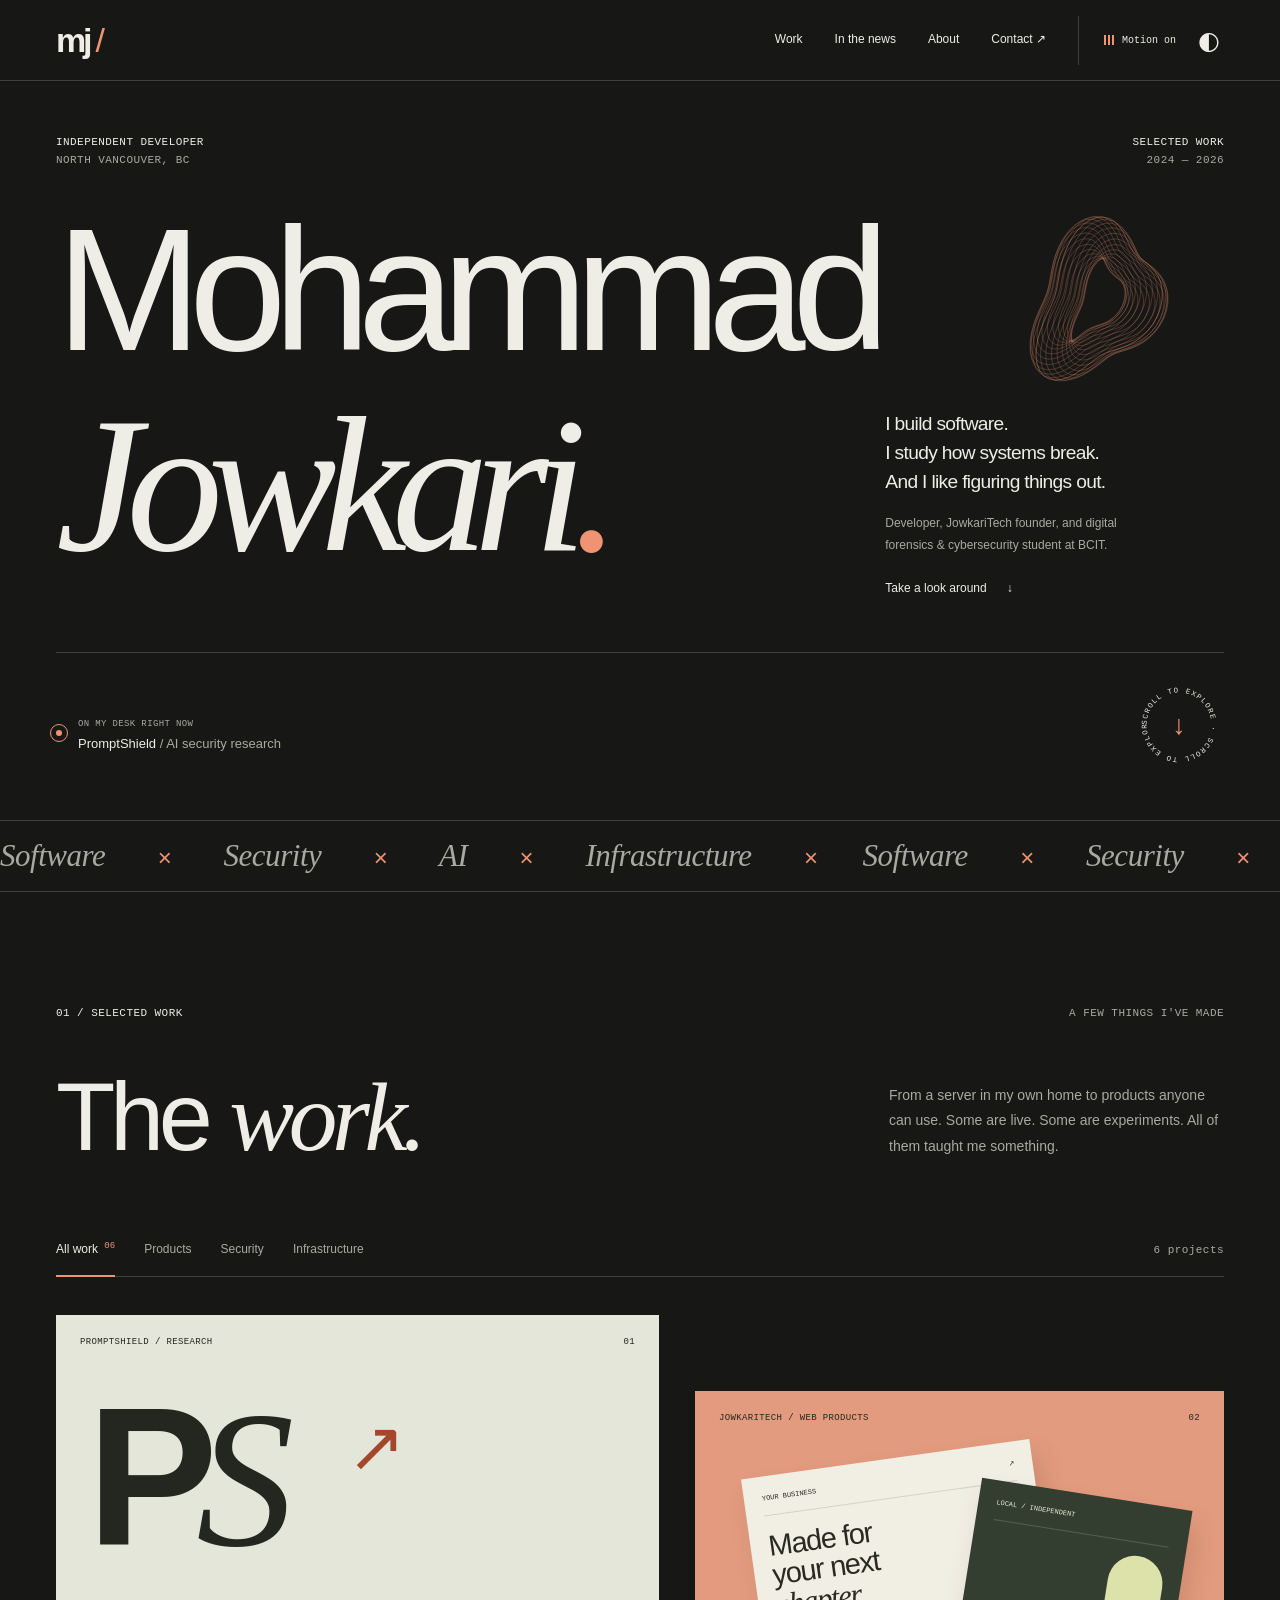
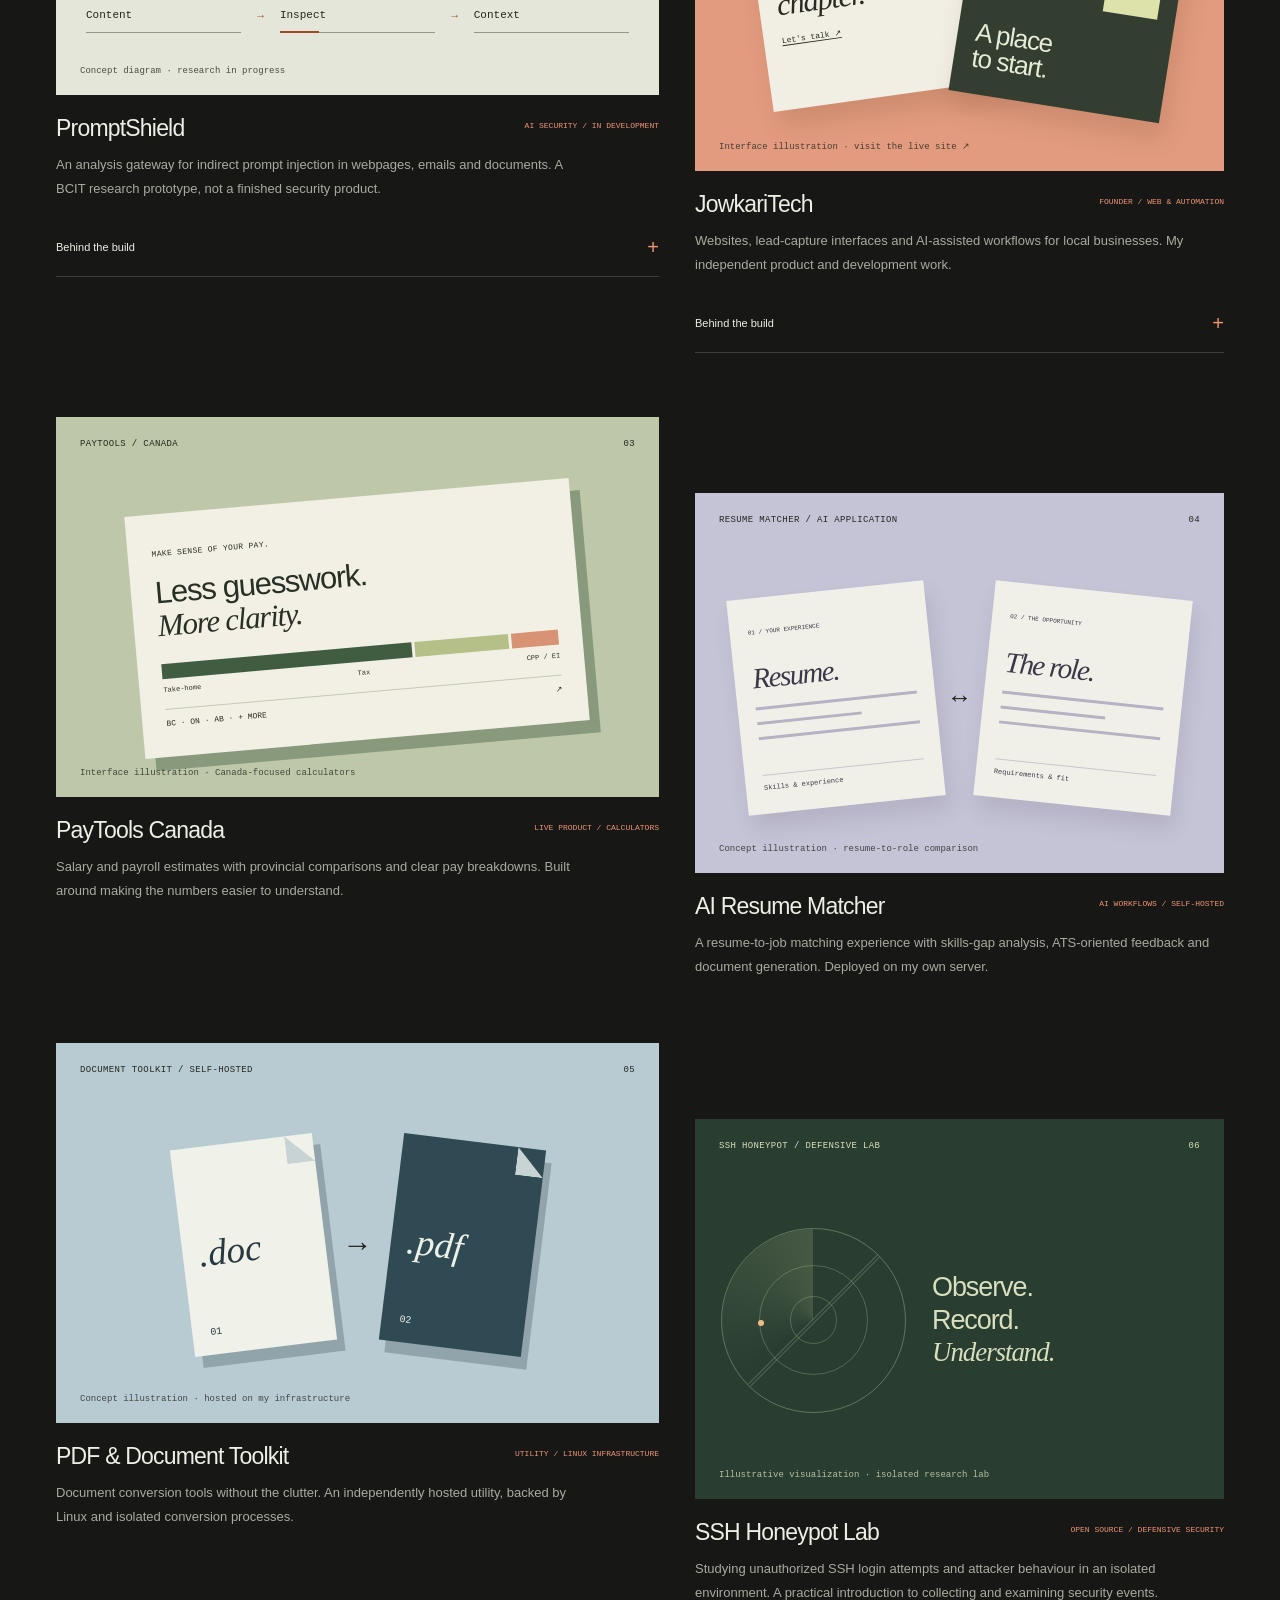
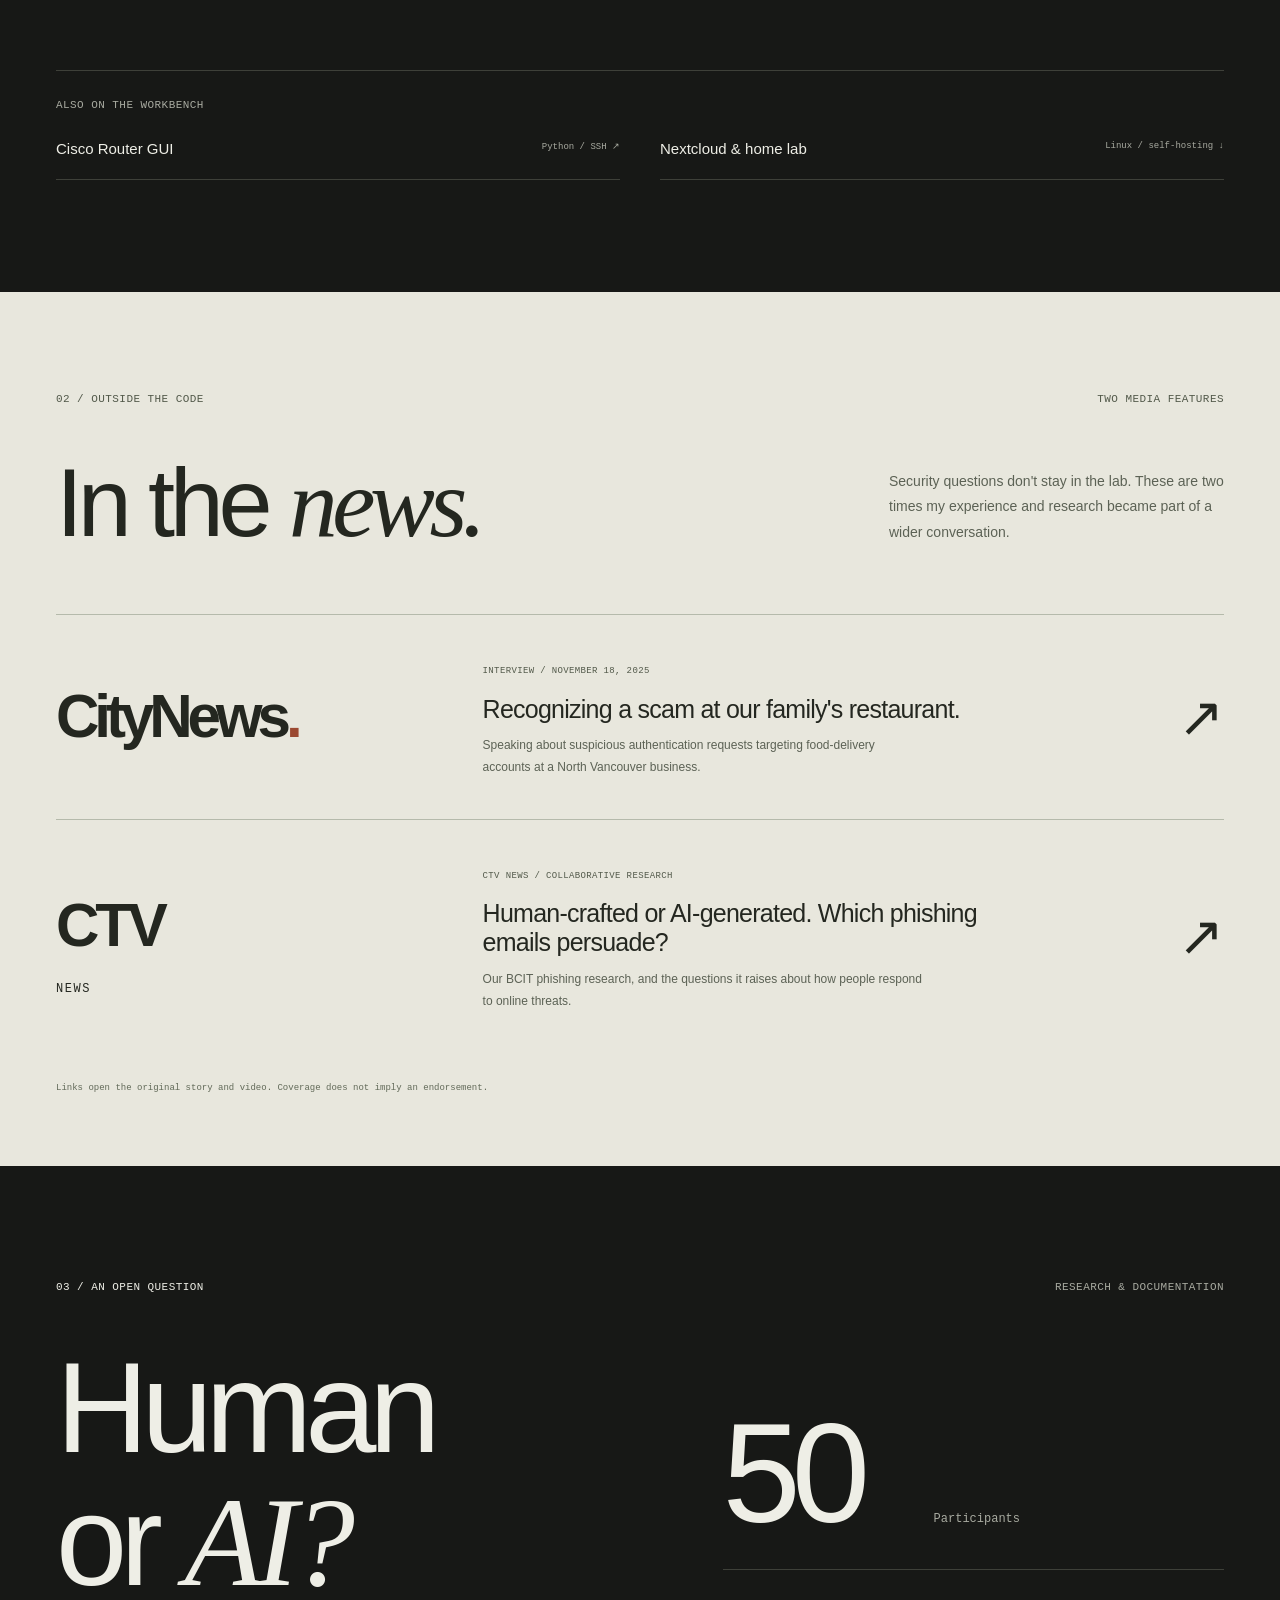
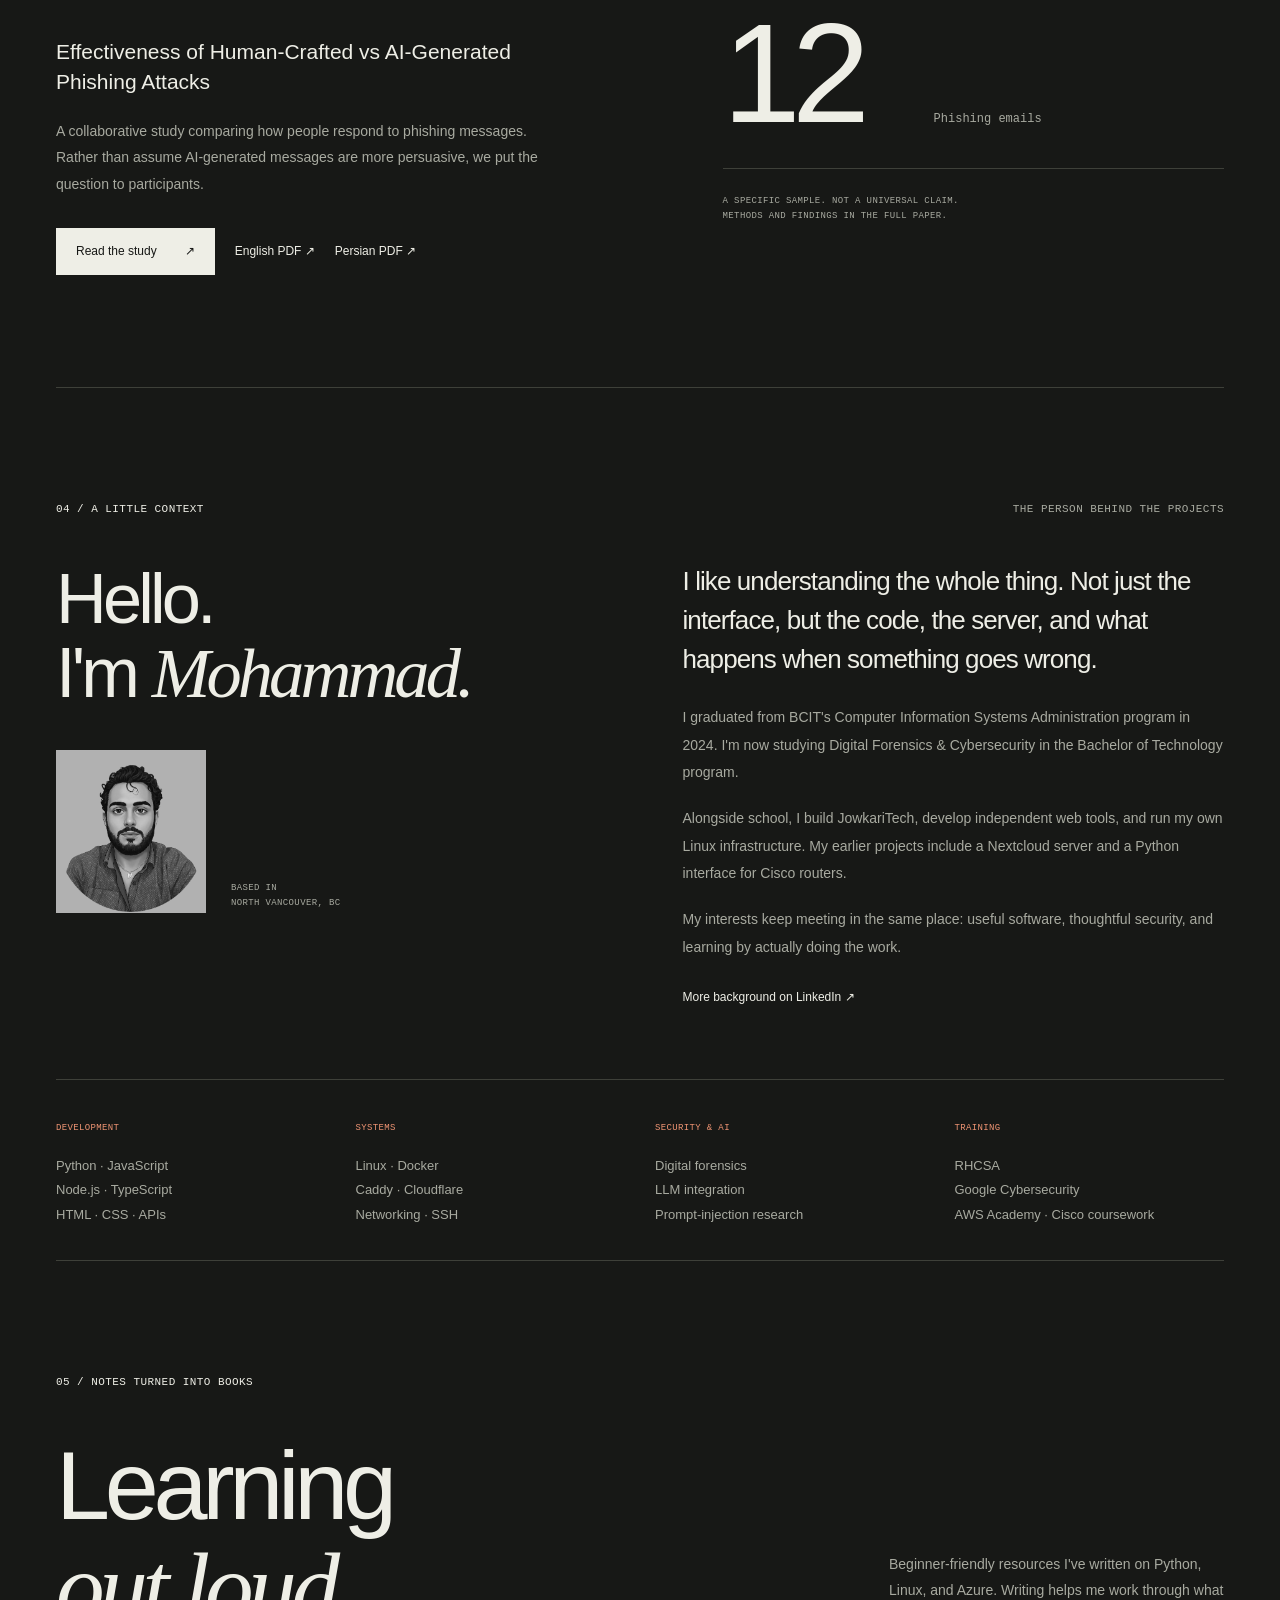
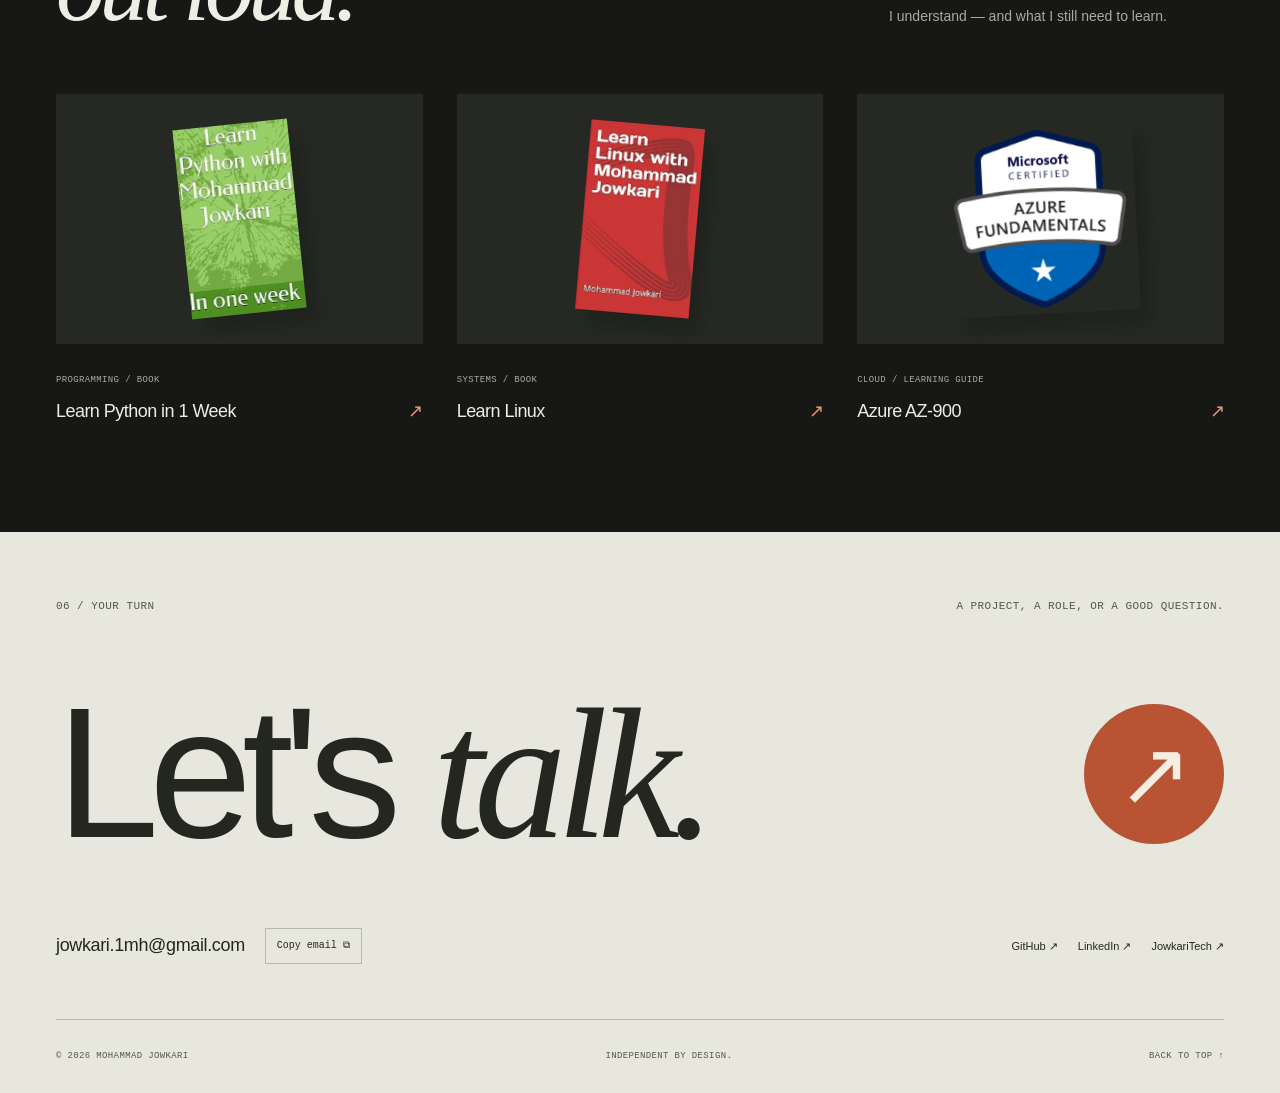
==== commit 43665529: "Give portfolio an editorial identity and richer accessible motion Replace neon card template with ov" ====
--- a/index.html
+++ b/index.html
@@ -1,485 +1,100 @@
 <!doctype html>
-<html lang="en" data-theme="dark">
+<html lang="en" data-theme="dark" data-motion="on">
 <head>
-  <meta charset="utf-8">
-  <meta name="viewport" content="width=device-width, initial-scale=1">
-  <meta name="theme-color" content="#080c13">
-  <meta name="description" content="Mohammad Jowkari is a North Vancouver-based cybersecurity and digital forensics student, software builder and founder of JowkariTech. Explore AI projects, real products, phishing research and CityNews/CTV coverage.">
-  <meta name="author" content="Mohammad Jowkari">
-  <meta name="robots" content="index, follow">
-  <link rel="canonical" href="https://mohammadjowkari.com/">
-  <title>Mohammad Jowkari — Cybersecurity, AI & Software Portfolio</title>
-  <meta property="og:type" content="website">
-  <meta property="og:url" content="https://mohammadjowkari.com/">
-  <meta property="og:title" content="Mohammad Jowkari — Building useful, secure software">
-  <meta property="og:description" content="Cybersecurity, AI, digital forensics and working software. Selected projects, research and media appearances.">
-  <meta property="og:image" content="https://mohammadjowkari.com/assets/images/unnamed-removebg-preview.png">
-  <meta name="twitter:card" content="summary">
-  <link rel="shortcut icon" href="./assets/images/logo.ico" type="image/x-icon">
-  <link rel="preconnect" href="https://fonts.googleapis.com">
-  <link rel="preconnect" href="https://fonts.gstatic.com" crossorigin>
-  <link href="https://fonts.googleapis.com/css2?family=DM+Sans:wght@400;500;600;650;700;750;800&family=JetBrains+Mono:wght@400;500;600;700&family=Sora:wght@400;500;600;700;800&display=swap" rel="stylesheet">
-  <link rel="stylesheet" href="./assets/css/portfolio-2026.css?v=20261011">
-  <script defer src="./assets/js/portfolio-2026.js?v=20261011"></script>
-  <script type="application/ld+json">
-  {
-    "@context": "https://schema.org",
-    "@type": "Person",
-    "name": "Mohammad Jowkari",
-    "url": "https://mohammadjowkari.com/",
-    "image": "https://mohammadjowkari.com/assets/images/unnamed-removebg-preview.png",
-    "description": "Cybersecurity and digital forensics student at BCIT, founder of JowkariTech, and builder of AI-assisted web applications.",
-    "homeLocation": {"@type": "Place", "name": "North Vancouver, British Columbia, Canada"},
-    "alumniOf": {"@type": "CollegeOrUniversity", "name": "British Columbia Institute of Technology"},
-    "knowsAbout": ["Cybersecurity", "Digital Forensics", "AI Security", "Linux", "Software Development", "Cloud Infrastructure"],
-    "sameAs": [
-      "https://github.com/mohammadj02",
-      "https://ca.linkedin.com/in/mohammad-jowkari-058873275"
-    ]
-  }
-  </script>
+<meta charset="utf-8">
+<meta name="viewport" content="width=device-width,initial-scale=1">
+<meta name="theme-color" content="#171816">
+<title>Mohammad Jowkari — Software, AI &amp; Cybersecurity</title>
+<meta name="description" content="Independent developer and BCIT cybersecurity student in North Vancouver. Software, self-hosted systems, AI security research, and work featured by CityNews and CTV News.">
+<meta name="author" content="Mohammad Jowkari">
+<link rel="canonical" href="https://mohammadjowkari.com/">
+<meta property="og:type" content="website">
+<meta property="og:url" content="https://mohammadjowkari.com/">
+<meta property="og:title" content="Mohammad Jowkari — Software, AI & Cybersecurity">
+<meta property="og:description" content="A selection of things I've built, questions I'm researching, and what I'm working on next.">
+<meta property="og:image" content="https://mohammadjowkari.com/assets/images/unnamed-removebg-preview.png">
+<meta name="twitter:card" content="summary">
+<link rel="icon" href="./assets/images/logo.ico">
+<link rel="stylesheet" href="./assets/css/editorial.css?v=2">
+<script defer src="./assets/js/editorial.js?v=2"></script>
+<script type="application/ld+json">{"@context":"https://schema.org","@type":"Person","name":"Mohammad Jowkari","url":"https://mohammadjowkari.com/","description":"Independent software developer and BCIT digital forensics and cybersecurity student in North Vancouver.","sameAs":["https://github.com/mohammadj02","https://ca.linkedin.com/in/mohammad-jowkari-058873275"]}</script>
 </head>
 <body>
-  <a class="skip-link" href="#main">Skip to content</a>
-  <div class="scroll-progress" data-scroll-progress aria-hidden="true"></div>
-  <div class="ambient ambient--one" aria-hidden="true"></div>
-  <div class="ambient ambient--two" aria-hidden="true"></div>
-
-  <header class="site-header">
-    <div class="shell header-inner">
-      <a class="brand" href="#home" aria-label="Mohammad Jowkari — home">
-        <span class="brand-mark" aria-hidden="true">M<b>J</b></span>
-        <span class="brand-text">
-          <strong>Mohammad Jowkari</strong>
-          <small>CYBERSECURITY · AI · SOFTWARE</small>
-        </span>
-      </a>
-
-      <nav class="desktop-nav" aria-label="Main navigation">
-        <a href="#work" data-nav-link>Work</a>
-        <a href="#press" data-nav-link>In the news</a>
-        <a href="#research" data-nav-link>Research</a>
-        <a href="#about" data-nav-link>About</a>
-        <a href="#contact" data-nav-link>Contact</a>
-      </nav>
-
-      <div class="header-actions">
-        <button class="theme-toggle" type="button" data-theme-toggle aria-label="Switch to light mode" title="Switch to light mode">
-          <span data-theme-glyph aria-hidden="true">☀</span>
-        </button>
-        <a class="header-cta" href="mailto:jowkari.1mh@gmail.com?subject=Let's%20connect%20%E2%80%94%20portfolio">Let's connect <span class="arrow" aria-hidden="true">↗</span></a>
-        <button class="menu-toggle" type="button" data-menu-toggle aria-controls="mobile-navigation" aria-expanded="false" aria-label="Open navigation">
-          <span data-menu-glyph aria-hidden="true">☰</span>
-        </button>
-      </div>
-    </div>
-    <nav class="mobile-nav" id="mobile-navigation" data-mobile-menu aria-hidden="true" aria-label="Mobile navigation">
-      <a href="#work">Work</a>
-      <a href="#press">In the news</a>
-      <a href="#research">Research</a>
-      <a href="#about">About</a>
-      <a href="#contact">Contact</a>
-    </nav>
-  </header>
-
-  <main id="main">
-    <!-- INTRO -->
-    <section class="hero" id="home" aria-labelledby="hero-heading">
-      <div class="shell hero-grid">
-        <div class="hero-copy reveal">
-          <div class="availability"><span class="live-dot" aria-hidden="true"></span> NORTH VANCOUVER, BC · BUILDING IN 2026</div>
-          <h1 id="hero-heading">
-            <span class="line">Make it useful.</span>
-            <span class="line outline">Make it secure.</span>
-            <span class="line gradient-text">Make it real.</span>
-          </h1>
-          <p class="hero-description">I'm <strong>Mohammad Jowkari</strong> — a developer and BCIT digital forensics &amp; cybersecurity student who builds at the intersection of <strong>AI, infrastructure, and security</strong>. I care about taking good ideas all the way to working products.</p>
-          <div class="hero-cta">
-            <a class="btn btn-primary" href="#work">Explore my work <span class="arrow" aria-hidden="true">↗</span></a>
-            <a class="btn btn-secondary" href="#press">See media features <span aria-hidden="true">↓</span></a>
-          </div>
-          <div class="hero-foot">
-            <span>FOUNDER, JOWKARITECH</span><span class="dash"></span>
-            <a href="https://github.com/mohammadj02" target="_blank" rel="noopener noreferrer">GITHUB ↗</a>
-            <a href="https://ca.linkedin.com/in/mohammad-jowkari-058873275" target="_blank" rel="noopener noreferrer">LINKEDIN ↗</a>
-          </div>
-        </div>
-
-        <div class="hero-visual reveal delay-1" data-hero-visual aria-label="Portfolio portrait and systems engineering illustration">
-          <div class="terminal-header" aria-hidden="true">
-            <div class="window-dots"><i></i><i></i><i></i></div>
-            <span class="mono">mohammad@workstation: ~</span>
-          </div>
-          <div class="orbit" aria-hidden="true"><div class="orbit-line"></div></div>
-          <div class="portrait-wrap">
-            <img src="./assets/images/unnamed-removebg-preview.png" width="218" height="218" alt="Mohammad Jowkari" fetchpriority="high">
-          </div>
-          <div class="float-note" aria-hidden="true">
-            <span class="icon-glyph">✳</span>
-            <span><small>CURRENT FOCUS</small><strong>AI + Security</strong></span>
-          </div>
-          <div class="vertical-caption" aria-hidden="true">BUILD · TEST · SHIP · IMPROVE</div>
-          <div class="terminal-card" aria-hidden="true">
-            <div class="terminal-card-top">
-              <span class="label">LOCAL ENVIRONMENT / STATUS</span>
-              <span class="label ready">● ONLINE</span>
-            </div>
-            <div class="terminal-code">
-              <div><span class="prompt">➜</span> whoami</div>
-              <div class="result">developer · security researcher · maker</div>
-              <div><span class="prompt">➜</span> current_work</div>
-              <div class="muted-line">PromptShield / web products / research<span class="caret"></span></div>
-            </div>
-          </div>
-        </div>
-      </div>
-    </section>
-
-    <!-- CREDIBILITY -->
-    <div class="proof-bar" aria-label="Media and educational background">
-      <div class="shell proof-inner">
-        <div class="proof-group">
-          <span class="proof-label">MY WORK IN THE NEWS</span>
-          <span class="proof-name">CityNews<span style="color:var(--lime)">.</span></span>
-          <span class="proof-name">CTV <span style="color:var(--aqua)">News</span></span>
-        </div>
-        <span class="proof-education">BCIT · DIGITAL FORENSICS &amp; CYBERSECURITY</span>
-      </div>
-    </div>
-
-    <!-- SELECTED WORK -->
-    <section class="section work-section" id="work" data-observe-section aria-labelledby="work-heading">
-      <div class="shell">
-        <div class="section-top reveal">
-          <div>
-            <div class="eyebrow"><span class="section-index">01 / SELECTED WORK</span></div>
-            <h2 id="work-heading">Ideas are good.<br><span class="subline">Working systems are better.</span></h2>
-          </div>
-          <p>AI security research, independent products, and the infrastructure behind them. Every project here is real — and clearly labeled when it's still in development.</p>
-        </div>
-
-        <div class="filter-bar reveal" role="group" aria-label="Filter projects">
-          <button class="filter-btn" type="button" aria-pressed="true" aria-controls="project-grid" data-project-filter="all">All work</button>
-          <button class="filter-btn" type="button" aria-pressed="false" aria-controls="project-grid" data-project-filter="live">Live products</button>
-          <button class="filter-btn" type="button" aria-pressed="false" aria-controls="project-grid" data-project-filter="security">Security</button>
-          <button class="filter-btn" type="button" aria-pressed="false" aria-controls="project-grid" data-project-filter="ai">AI + automation</button>
-          <button class="filter-btn" type="button" aria-pressed="false" aria-controls="project-grid" data-project-filter="infra">Infrastructure</button>
-          <span class="mono" data-visible-count aria-live="polite" style="margin-left:auto;align-self:center">06 PROJECTS</span>
-        </div>
-
-        <div class="project-grid" id="project-grid">
-          <!-- Work 01: in progress, not falsely presented as a deployed product -->
-          <article class="project-card project-card--feature reveal" data-categories="security ai" aria-labelledby="promptshield-heading">
-            <div class="project-copy">
-              <div class="project-topline">
-                <span class="card-kicker">01 / FEATURED RESEARCH BUILD</span>
-                <span class="status status--research">IN DEVELOPMENT</span>
-              </div>
-              <h3 id="promptshield-heading">PromptShield<span style="color:var(--lime)">.</span></h3>
-              <p>An indirect prompt-injection analysis gateway. The research prototype examines untrusted webpages, emails and documents for model-directed instructions, classifies risks, and explores safer structured inputs for AI assistants.</p>
-              <div class="tags">
-                <span class="tag">AI SECURITY</span><span class="tag">PYTHON</span><span class="tag">THREAT CLASSIFICATION</span>
-              </div>
-              <a class="text-link" href="#research">More on the research <span class="arrow" aria-hidden="true">↗</span></a>
-            </div>
-            <div class="project-art shield-art" aria-label="Illustration of untrusted content passing through a risk analysis gateway">
-              <div class="scanline" aria-hidden="true"></div>
-              <div class="art-title">THREAT ANALYSIS / CONCEPTUAL PIPELINE</div>
-              <div class="flow-diagram">
-                <div class="flow-node"><strong>01 / INPUT</strong>Untrusted<small>content</small></div>
-                <span class="flow-arrow" aria-hidden="true">→</span>
-                <div class="flow-node flow-node--highlight"><strong>02 / CHECK</strong>Risk review<small>classification</small></div>
-                <span class="flow-arrow" aria-hidden="true">→</span>
-                <div class="flow-node"><strong>03 / OUTPUT</strong>Structured<small>context</small></div>
-              </div>
-            </div>
-          </article>
-
-          <!-- Work 02 -->
-          <article class="project-card project-card--feature reveal delay-1" data-categories="live ai" aria-labelledby="sites-heading">
-            <div class="project-copy">
-              <div class="project-topline">
-                <span class="card-kicker">02 / PRODUCT &amp; FOUNDER</span>
-                <span class="status">LIVE WEBSITE</span>
-              </div>
-              <h3 id="sites-heading">JowkariTech<span style="color:var(--lime)">.</span></h3>
-              <p>Building practical tools for local businesses — including customizable website experiences, AI-assisted workflows, and lead-capture interfaces. Product design meets full-stack implementation and deployment.</p>
-              <div class="tags">
-                <span class="tag">WEB APPLICATIONS</span><span class="tag">AUTOMATION</span><span class="tag">SAAS</span>
-              </div>
-              <a class="text-link" href="https://jowkaritech.com/" target="_blank" rel="noopener noreferrer">Explore JowkariTech <span class="arrow" aria-hidden="true">↗</span></a>
-            </div>
-            <div class="project-art sites-art" aria-label="Illustration of a business website builder">
-              <div class="browser-mock" aria-hidden="true">
-                <div class="browser-top"><span>● ● ●</span><span>your-business.com</span><span>↗</span></div>
-                <div class="browser-main">
-                  <div><div class="mock-heading">A better local presence.</div><div class="mock-line"></div><span class="mock-cta">GET IN TOUCH ↗</span></div>
-                  <div class="mock-visual"></div>
-                </div>
-              </div>
-              <span class="mock-badge" aria-hidden="true">DESIGN → LAUNCH ✓</span>
-            </div>
-          </article>
-
-          <!-- Work 03 -->
-          <article class="project-card project-card--compact reveal" data-categories="live" aria-labelledby="paytools-heading">
-            <div class="project-copy">
-              <div class="project-topline"><span class="card-kicker">03 / WEB PRODUCT</span><span class="status">LIVE</span></div>
-              <h3 id="paytools-heading">PayTools Canada</h3>
-              <p>Canada-focused salary and payroll calculators with 2026 tax estimates, provincial comparisons, pay breakdowns and interactive financial tools.</p>
-              <div class="tags"><span class="tag">ASTRO</span><span class="tag">TYPESCRIPT</span><span class="tag">DATA UX</span></div>
-              <a class="text-link" href="https://paytoolscanada.ca/" target="_blank" rel="noopener noreferrer">Visit the live product <span class="arrow" aria-hidden="true">↗</span></a>
-            </div>
-            <div class="project-art mini-art pay-art" aria-label="Illustrative income tax calculator interface">
-              <div class="pay-mini" aria-hidden="true"><b>YOUR TAKE-HOME PAY</b><div class="bar"></div><span>Salary · CPP · EI · tax</span></div>
-              <div class="pay-small" aria-hidden="true">13 regions<br>2026 rates<br>Free tools</div>
-            </div>
-          </article>
-
-          <!-- Work 04 -->
-          <article class="project-card project-card--compact reveal delay-1" data-categories="live ai" aria-labelledby="matcher-heading">
-            <div class="project-copy">
-              <div class="project-topline"><span class="card-kicker">04 / AI APPLICATION</span><span class="status">BUILT &amp; DEPLOYED</span></div>
-              <h3 id="matcher-heading">AI Resume Matcher</h3>
-              <p>Built a resume-to-job matching experience with skills-gap analysis, ATS-oriented feedback, and document generation, deployed on a self-hosted server.</p>
-              <div class="tags"><span class="tag">NODE.JS</span><span class="tag">EXPRESS</span><span class="tag">AI WORKFLOWS</span></div>
-              <a class="text-link" href="https://devpost.com/software/resume-matcher-mohammad-jowkari" target="_blank" rel="noopener noreferrer">View project write-up <span class="arrow" aria-hidden="true">↗</span></a>
-            </div>
-            <div class="project-art mini-art resume-art" aria-label="Illustrative resume skills-match interface">
-              <div class="resume-sheet" aria-hidden="true"><strong>RESUME ANALYSIS</strong><i></i><i></i><i></i><em>✓ MATCH REVIEW</em></div>
-              <div class="resume-ai" aria-hidden="true">RESUME<br>+ JOB<br>↓<br>INSIGHTS</div>
-            </div>
-          </article>
-
-          <!-- Work 05 -->
-          <article class="project-card project-card--compact reveal" data-categories="live infra" aria-labelledby="pdf-heading">
-            <div class="project-copy">
-              <div class="project-topline"><span class="card-kicker">05 / SELF-HOSTED UTILITY</span><span class="status">DEPLOYED</span></div>
-              <h3 id="pdf-heading">PDF &amp; Document Toolkit</h3>
-              <p>A fast, ad-free set of document utilities built to avoid uploading sensitive files to random third-party sites. Hosted on my own Linux infrastructure.</p>
-              <div class="tags"><span class="tag">LINUX</span><span class="tag">DOCUMENT TOOLS</span><span class="tag">DEPLOYMENT</span></div>
-              <a class="text-link" href="https://mohammadjowkari.lol/app2" target="_blank" rel="noopener noreferrer">Open the web app <span class="arrow" aria-hidden="true">↗</span></a>
-            </div>
-            <div class="project-art mini-art pdf-art" aria-label="Illustration of a document conversion tool">
-              <div class="paper-icon" aria-hidden="true">DOC</div><span class="pdf-arrow" aria-hidden="true">→</span><div class="paper-icon paper-icon--second" aria-hidden="true">PDF</div>
-            </div>
-          </article>
-
-          <!-- Work 06 -->
-          <article class="project-card project-card--compact reveal delay-1" data-categories="security infra" aria-labelledby="honeypot-heading">
-            <div class="project-copy">
-              <div class="project-topline"><span class="card-kicker">06 / DEFENSIVE SECURITY</span><span class="status">OPEN SOURCE</span></div>
-              <h3 id="honeypot-heading">SSH Honeypot Lab</h3>
-              <p>Deployed a defensive SSH honeypot to observe and study unauthorized login attempts and attacker behavior in an isolated research setting.</p>
-              <div class="tags"><span class="tag">LINUX</span><span class="tag">SSH</span><span class="tag">BLUE TEAM</span></div>
-              <a class="text-link" href="https://github.com/mohammadj02/Honey_pod_ssh" target="_blank" rel="noopener noreferrer">Explore the GitHub repo <span class="arrow" aria-hidden="true">↗</span></a>
-            </div>
-            <div class="project-art honeypot-art" aria-label="Illustrative honeypot activity console">
-              <div class="console-head"><span>honeypot / isolated lab</span></div>
-              <div class="logline"><span class="time">[monitor]</span><span class="ok">listener active</span></div>
-              <div class="logline"><span class="time">[events]</span><span class="warn">login attempts observed</span></div>
-              <div class="logline"><span class="time">[logs]</span><span>capture → analyze → learn</span></div>
-              <div class="logline"><span class="time">[mode]</span><span class="ok">defensive research</span></div>
-            </div>
-          </article>
-        </div>
-
-        <div class="archive-row reveal" aria-label="More projects">
-          <a class="archive-item" href="https://github.com/mohammadj02/cisco-gui" target="_blank" rel="noopener noreferrer">
-            <span class="archive-icon" aria-hidden="true">↔</span>
-            <span><strong>Cisco Router GUI</strong><p>A Python-based interface for running Cisco router commands over SSH.</p></span>
-            <span class="arrow" aria-hidden="true">↗</span>
-          </a>
-          <a class="archive-item" href="https://ca.linkedin.com/in/mohammad-jowkari-058873275" target="_blank" rel="noopener noreferrer">
-            <span class="archive-icon" aria-hidden="true">◈</span>
-            <span><strong>Nextcloud &amp; Home Lab</strong><p>Private cloud storage, Linux administration and practical self-hosting experiments.</p></span>
-            <span class="arrow" aria-hidden="true">↗</span>
-          </a>
-        </div>
-      </div>
-    </section>
-
-    <!-- REAL PRESS -->
-    <section class="section press-section" id="press" data-observe-section aria-labelledby="press-heading">
-      <div class="shell">
-        <div class="section-top reveal">
-          <div>
-            <div class="eyebrow"><span class="section-index">02 / IN THE NEWS</span></div>
-            <h2 id="press-heading">Security isn't abstract.<br><span class="subline">It affects real people.</span></h2>
-          </div>
-          <p>Two media features, one common theme: understanding how social engineering works and helping people recognize it.</p>
-        </div>
-
-        <div class="press-grid">
-          <article class="press-card reveal" aria-labelledby="citynews-title">
-            <div class="press-head">
-              <div class="press-publisher">CityNews<span>.</span></div>
-              <time datetime="2025-11-18">NOV 18, 2025</time>
-            </div>
-            <h3 id="citynews-title">Spotting a scam before it cost a local business.</h3>
-            <p>I spoke with CityNews Vancouver about a scam targeting food-delivery accounts after recognizing suspicious two-factor authentication requests at my family's North Vancouver restaurant.</p>
-            <a class="text-link" href="https://vancouver.citynews.ca/2025/11/18/restaurant-warns-scam-targeting-businesses-food-delivery-apps/" target="_blank" rel="noopener noreferrer">Read the CityNews story <span class="arrow" aria-hidden="true">↗</span></a>
-          </article>
-          <article class="press-card press-card--ctv reveal delay-1" aria-labelledby="ctv-title">
-            <div class="press-head">
-              <div class="press-publisher"><span>CTV</span> News</div>
-              <span class="mono">RESEARCH COVERAGE</span>
-            </div>
-            <h3 id="ctv-title">Our phishing research reached CTV News.</h3>
-            <p>Collaborative research comparing human-crafted and AI-generated phishing emails was featured by CTV News, bringing attention to how persuasion and emerging AI tools shape online threats.</p>
-            <a class="text-link" href="https://www.youtube.com/watch?v=7ow6-rvQ5AY" target="_blank" rel="noopener noreferrer">Watch the CTV segment <span class="arrow" aria-hidden="true">↗</span></a>
-          </article>
-        </div>
-        <p class="press-disclaimer">CityNews interview: November 2025. CTV feature: collaborative BCIT phishing research with Kawal Kalirai. Media coverage is shown for context, not as an endorsement.</p>
-      </div>
-    </section>
-
-    <!-- RESEARCH -->
-    <section class="section" id="research" data-observe-section aria-labelledby="research-heading">
-      <div class="shell research-grid">
-        <div class="statement reveal">
-          <div class="eyebrow"><span class="section-index">03 / RESEARCH &amp; THINKING</span></div>
-          <h2 id="research-heading">Curiosity,<br>with <span class="subline">evidence.</span></h2>
-          <p><strong style="color:var(--text)">Effectiveness of Human-Crafted vs AI-Generated Phishing Attacks</strong> is a collaborative research project exploring which phishing messages people find more convincing.</p>
-          <p>The study examined responses from <strong style="color:var(--text)">50 participants</strong> to <strong style="color:var(--text)">12 phishing emails</strong>. Its findings challenge the assumption that AI-generated phishing is automatically more persuasive.</p>
-          <div class="research-cta">
-            <a class="btn btn-primary" href="./research/effectiveness-human-vs-ai-phishing.html">Read the research <span class="arrow" aria-hidden="true">↗</span></a>
-            <a class="btn btn-secondary" href="./papers/effectiveness-human-vs-ai-phishing-en.pdf" target="_blank" rel="noopener noreferrer">English PDF <span aria-hidden="true">↓</span></a>
-          </div>
-          <div class="research-cta" style="margin-top:13px">
-            <a class="text-link" href="./papers/effectiveness-human-vs-ai-phishing-fa-ieee.pdf" target="_blank" rel="noopener noreferrer">Persian IEEE version / نسخه فارسی <span class="arrow" aria-hidden="true">↗</span></a>
-          </div>
-        </div>
-
-        <div class="research-visual reveal delay-1" aria-label="Summary of the phishing research findings">
-          <div class="research-head"><strong>STUDY SNAPSHOT</strong><small>FIELD RESEARCH / 2025–26</small></div>
-          <div class="research-metrics">
-            <div class="research-metric"><strong>50</strong><span>PARTICIPANTS</span></div>
-            <div class="research-metric"><strong>12</strong><span>PHISHING EMAILS</span></div>
-            <div class="research-metric"><strong>2</strong><span>MESSAGE GROUPS</span></div>
-          </div>
-          <div class="study-chart">
-            <div class="mono" style="margin-bottom:17px">REPORTED MEAN PERSUASIVENESS SCORE</div>
-            <div class="chart-row"><span>Human-crafted</span><span class="chart-bar"><i style="width:95%"></i></span><strong>2.47</strong></div>
-            <div class="chart-row"><span>AI-generated</span><span class="chart-bar"><i style="width:63%"></i></span><strong>1.63</strong></div>
-            <p class="chart-note">Relative visual comparison of study means. Scores reflect this study's sample, not a universal detection or attack-success rate.</p>
-          </div>
-        </div>
-      </div>
-    </section>
-
-    <!-- ABOUT + STACK -->
-    <section class="section about-section" id="about" data-observe-section aria-labelledby="about-heading">
-      <div class="shell">
-        <div class="about-grid">
-          <div class="about-copy reveal">
-            <div class="eyebrow"><span class="section-index">04 / THE PERSON BEHIND THE CODE</span></div>
-            <h2 id="about-heading">Not just theory.<br><span class="subline">The whole build.</span></h2>
-            <p>I'm a North Vancouver-based developer with a <strong>BCIT Computer Information Systems Administration diploma</strong>, currently studying <strong>Digital Forensics &amp; Cybersecurity</strong> in BCIT's Bachelor of Technology program.</p>
-            <p>I enjoy the full journey: understanding a problem, designing the experience, building the system, securing the deployment, and making it useful to somebody beyond my own laptop.</p>
-            <p>That has taken me from networking labs and Linux servers to AI-assisted web tools, small-business products, and experimental security research.</p>
-            <a class="text-link" href="https://ca.linkedin.com/in/mohammad-jowkari-058873275" target="_blank" rel="noopener noreferrer">More background on LinkedIn <span class="arrow" aria-hidden="true">↗</span></a>
-          </div>
-          <div class="about-aside reveal delay-1">
-            <div class="about-point"><span class="number">01 /</span><div><h3>Build for real use</h3><p>Fast, clear websites and applications that solve an actual problem — not just a polished prototype.</p></div></div>
-            <div class="about-point"><span class="number">02 /</span><div><h3>Think like a defender</h3><p>Threat modeling, careful handling of untrusted inputs, practical testing and attention to system boundaries.</p></div></div>
-            <div class="about-point"><span class="number">03 /</span><div><h3>Own the infrastructure</h3><p>Linux administration, hosting, reverse proxies, Cloudflare, containerized services and troubleshooting deployments.</p></div></div>
-            <div class="about-point"><span class="number">04 /</span><div><h3>Explain the why</h3><p>Research, technical writing and documentation that make complicated engineering decisions understandable.</p></div></div>
-          </div>
-        </div>
-
-        <div class="stack reveal">
-          <div class="stack-header"><h3>Tools &amp; technical focus</h3><span>WHAT I BUILD WITH</span></div>
-          <div class="skill-grid">
-            <div class="skill-group"><strong>Security &amp; research</strong><span>Digital forensics</span><span>Prompt injection</span><span>Threat analysis</span><span>Defensive labs</span></div>
-            <div class="skill-group"><strong>Development</strong><span>Python · JavaScript</span><span>Node.js · Express</span><span>TypeScript · Astro</span><span>HTML · CSS · APIs</span></div>
-            <div class="skill-group"><strong>Infrastructure</strong><span>Linux · Docker</span><span>Caddy · Cloudflare</span><span>Self-hosting</span><span>Networks · SSH</span></div>
-            <div class="skill-group"><strong>AI systems</strong><span>LLM integration</span><span>Local models / Ollama</span><span>Automation workflows</span><span>Evaluation datasets</span></div>
-          </div>
-        </div>
-      </div>
-    </section>
-
-    <!-- JOURNEY -->
-    <section class="section journey-section" aria-labelledby="journey-heading">
-      <div class="shell">
-        <div class="section-top reveal">
-          <div>
-            <div class="eyebrow"><span class="section-index">05 / EXPERIENCE &amp; EDUCATION</span></div>
-            <h2 id="journey-heading">Always learning.<br><span class="subline">Always shipping.</span></h2>
-          </div>
-          <p>A foundation in systems administration, a focus on security, and an increasingly hands-on approach to building products.</p>
-        </div>
-        <div class="timeline">
-          <div class="timeline-item reveal"><span class="timeline-year">2022 — 2024</span><h3>BCIT · CISA Diploma</h3><p>Graduated from Computer Information Systems Administration with hands-on experience in networking, Linux, systems and infrastructure.</p></div>
-          <div class="timeline-item reveal delay-1"><span class="timeline-year">2025 — 2026</span><h3>BCIT · Forensic Investigation</h3><p>Studying Digital Forensics &amp; Cybersecurity in the BTech program, combining practical labs, applied research and defensive engineering.</p></div>
-          <div class="timeline-item reveal delay-2"><span class="timeline-year">NOW / BUILDING</span><h3>JowkariTech &amp; independent work</h3><p>Creating AI-enabled tools, deploying public-facing web products and researching ways to reduce indirect prompt-injection risk.</p></div>
-        </div>
-        <div class="credential-row reveal" aria-label="Certifications and courses">
-          <span class="credential">RED HAT CERTIFIED SYSTEM ADMINISTRATOR (RHCSA)</span>
-          <span class="credential">GOOGLE CYBERSECURITY CERTIFICATE</span>
-          <span class="credential">AWS ACADEMY CLOUD ARCHITECTING</span>
-          <span class="credential">CISCO NETWORKING ACADEMY · CCNA CURRICULUM</span>
-        </div>
-      </div>
-    </section>
-
-    <!-- WRITING -->
-    <section class="section" id="writing" aria-labelledby="writing-heading">
-      <div class="shell">
-        <div class="section-top reveal">
-          <div>
-            <div class="eyebrow"><span class="section-index">06 / WRITING &amp; LEARNING</span></div>
-            <h2 id="writing-heading">Learn it.<br><span class="subline">Then teach it.</span></h2>
-          </div>
-          <p>I've also put together beginner-friendly technical books and learning resources — because explaining something is one of the best ways to understand it.</p>
-        </div>
-        <div class="writing-grid">
-          <a class="writing-card reveal" href="https://www.amazon.ca/Learn-Python-Mohammad-Jowkari-week-ebook/dp/B0CCXPC9XJ" target="_blank" rel="noopener noreferrer">
-            <div class="book-art"><img src="./assets/images/Learn Python with Mohammad Jowkari in 1 week.png" loading="lazy" alt="Cover of Learn Python with Mohammad Jowkari in 1 Week"></div>
-            <div class="mono">BOOK / PROGRAMMING</div><h3>Learn Python in 1 Week</h3>
-            <p>A beginner's practical introduction to Python programming.</p>
-            <span class="text-link">View on Amazon <span class="arrow" aria-hidden="true">↗</span></span>
-          </a>
-          <a class="writing-card reveal delay-1" href="https://www.amazon.ca/Learn-Linux-Mohammad-Jowkari-ebook/dp/B0CY1K5BWS" target="_blank" rel="noopener noreferrer">
-            <div class="book-art"><img src="./assets/images/Learn Linux with Mohammad Jowkari.png" loading="lazy" alt="Cover of Learn Linux with Mohammad Jowkari"></div>
-            <div class="mono">BOOK / SYSTEMS</div><h3>Learn Linux</h3>
-            <p>An introductory guide to Linux and Red Hat system administration.</p>
-            <span class="text-link">View on Amazon <span class="arrow" aria-hidden="true">↗</span></span>
-          </a>
-          <a class="writing-card reveal delay-2" href="https://www.linkedin.com/posts/mohammad-jowkari-058873275_azure-az-900-activity-7266626053375164417-J01Z" target="_blank" rel="noopener noreferrer">
-            <div class="book-art"><img src="./assets/images/twitter_thumb_201604_image.png" loading="lazy" alt="Microsoft Azure learning resource"></div>
-            <div class="mono">GUIDE / CLOUD</div><h3>Learn Azure AZ-900</h3>
-            <p>Notes and guidance on the fundamentals of Microsoft Azure.</p>
-            <span class="text-link">Read about the guide <span class="arrow" aria-hidden="true">↗</span></span>
-          </a>
-        </div>
-      </div>
-    </section>
-
-    <!-- CONTACT -->
-    <section class="contact" id="contact" data-observe-section aria-labelledby="contact-heading">
-      <div class="shell">
-        <div class="contact-panel reveal">
-          <div class="eyebrow"><span class="section-index">07 / LET'S TALK</span></div>
-          <h2 id="contact-heading">Have something<br>worth <span>building?</span></h2>
-          <p>Whether it's a software idea, an AI integration, a security discussion, or a role where I can make an impact — I'd love to hear about it.</p>
-          <div class="contact-links">
-            <a class="btn btn-primary" href="mailto:jowkari.1mh@gmail.com?subject=Let's%20build%20something">Start a conversation <span class="arrow" aria-hidden="true">↗</span></a>
-            <a class="btn btn-secondary" href="https://ca.linkedin.com/in/mohammad-jowkari-058873275" target="_blank" rel="noopener noreferrer">Connect on LinkedIn <span class="arrow" aria-hidden="true">↗</span></a>
-            <a class="contact-email" href="mailto:jowkari.1mh@gmail.com">jowkari.1mh@gmail.com</a>
-          </div>
-        </div>
-        <footer class="site-footer">
-          <p>© <span data-year>2026</span> MOHAMMAD JOWKARI · BUILT WITH PURPOSE IN NORTH VANCOUVER.</p>
-          <div class="footer-links">
-            <a href="#home">Back to top ↑</a>
-            <a href="https://github.com/mohammadj02" target="_blank" rel="noopener noreferrer">GitHub ↗</a>
-            <a href="https://jowkaritech.com/" target="_blank" rel="noopener noreferrer">JowkariTech ↗</a>
-          </div>
-        </footer>
-      </div>
-    </section>
-  </main>
-</body>
-</html>
+<a class="skip" href="#main">Skip to content</a>
+<div class="reading-progress" aria-hidden="true"></div>
+<header class="header">
+ <div class="wrap header-inner">
+  <a class="wordmark" href="#home" aria-label="Mohammad Jowkari, home">mj<span> /</span></a>
+  <nav class="nav" aria-label="Main navigation"><a href="#work">Work</a><a href="#press">In the news</a><a href="#about">About</a><a href="#contact">Contact <span aria-hidden="true">↗</span></a></nav>
+  <div class="controls">
+   <button class="motion-control" type="button" data-motion-toggle aria-pressed="true" aria-label="Pause animations"><span class="motion-icon" aria-hidden="true"><i></i><i></i><i></i></span><span data-motion-label>Motion on</span></button>
+   <button class="theme-control" type="button" data-theme-toggle aria-label="Switch to light mode"><span aria-hidden="true">◐</span></button>
+   <details class="mobile-menu"><summary aria-label="Open navigation"><span></span><span></span></summary><nav aria-label="Mobile navigation"><a href="#work">Work</a><a href="#press">In the news</a><a href="#research">Research</a><a href="#about">About</a><a href="#contact">Contact ↗</a></nav></details>
+  </div>
+ </div>
+</header>
+<main id="main">
+<section class="hero wrap" id="home" aria-labelledby="name">
+ <div class="hero-top"><p class="micro">INDEPENDENT DEVELOPER<br><span class="muted">NORTH VANCOUVER, BC</span></p><p class="micro hero-edition">SELECTED WORK<br><span class="muted">2024 — 2026</span></p></div>
+ <div class="signal-study" aria-hidden="true"><canvas id="signal-canvas"></canvas></div>
+ <h1 class="name" id="name"><span class="name-line"><span>Mohammad</span></span><span class="name-line name-last"><span>Jowkari<span class="accent">.</span></span></span></h1>
+ <div class="hero-intro"><p>I build software.<br>I study how systems break.<br>And I like figuring things out.</p><p class="intro-detail">Developer, JowkariTech founder, and digital forensics &amp; cybersecurity student at BCIT.</p><a class="underlink" href="#work">Take a look around <span aria-hidden="true">↓</span></a></div>
+ <div class="hero-bottom"><div class="currently"><span class="status-dot" aria-hidden="true"></span><p><span class="micro">ON MY DESK RIGHT NOW</span><br>PromptShield <span class="muted">/ AI security research</span></p></div><a class="scroll-seal" href="#work" aria-label="Scroll to selected work"><svg class="seal-type" viewBox="0 0 100 100" aria-hidden="true"><defs><path id="seal-path" d="M50,50 m-36,0 a36,36 0 1,1 72,0 a36,36 0 1,1 -72,0"/></defs><text><textPath href="#seal-path">SCROLL TO EXPLORE · SCROLL TO EXPLORE · </textPath></text></svg><span aria-hidden="true">↓</span></a></div>
+</section>
+<div class="discipline-band" aria-label="Focus: software, security, AI and infrastructure"><div class="band-track" aria-hidden="true"><span>Software <i>×</i> Security <i>×</i> AI <i>×</i> Infrastructure <i>×</i> </span><span>Software <i>×</i> Security <i>×</i> AI <i>×</i> Infrastructure <i>×</i> </span></div></div>
+<section class="work section wrap" id="work" aria-labelledby="work-title">
+ <div class="section-line reveal"><span class="micro">01 / SELECTED WORK</span><span class="micro muted">A FEW THINGS I'VE MADE</span></div>
+ <div class="section-heading"><h2 class="reveal" id="work-title">The <em>work.</em></h2><p class="reveal">From a server in my own home to products anyone can use. Some are live. Some are experiments. All of them taught me something.</p></div>
+ <div class="filters reveal" role="group" aria-label="Filter projects"><button data-filter="all" aria-pressed="true">All work <sup>06</sup></button><button data-filter="live" aria-pressed="false">Products</button><button data-filter="security" aria-pressed="false">Security</button><button data-filter="infra" aria-pressed="false">Infrastructure</button><span class="micro muted project-count" aria-live="polite">6 projects</span></div>
+ <div class="projects">
+  <article class="project reveal" data-categories="security" id="promptshield">
+   <a class="project-cover cover-shield" href="#research" data-cursor="EXPLORE" data-tilt aria-label="Explore PromptShield research"><div class="cover-top"><span>PROMPTSHIELD / RESEARCH</span><span>01</span></div><div class="shield-letter" aria-hidden="true">P<span>S</span><b>↗</b></div><div class="shield-pipeline" aria-hidden="true"><span>Content</span><i>→</i><span class="inspect">Inspect</span><i>→</i><span>Context</span></div><span class="cover-caption">Concept diagram · research in progress</span></a>
+   <div class="project-meta"><h3>PromptShield</h3><span class="project-type">AI SECURITY / IN DEVELOPMENT</span></div><p>An analysis gateway for indirect prompt injection in webpages, emails and documents. A BCIT research prototype, not a finished security product.</p>
+   <details class="build-notes"><summary>Behind the build <span aria-hidden="true">+</span></summary><div><p>The question: how do we separate useful information from instructions aimed at an AI assistant? The prototype explores risk classification and structured outputs before untrusted content reaches a model.</p></div></details>
+  </article>
+  <article class="project reveal" data-categories="live">
+   <a class="project-cover cover-jowkari" href="https://jowkaritech.com/" target="_blank" rel="noopener noreferrer" data-cursor="VISIT ↗" data-tilt aria-label="Visit JowkariTech"><div class="cover-top"><span>JOWKARITECH / WEB PRODUCTS</span><span>02</span></div><div class="site-composition" aria-hidden="true"><div class="site-sheet sheet-back"><div class="sheet-nav">YOUR BUSINESS <span>↗</span></div><strong>Made for<br>your next<br><em>chapter.</em></strong><div class="sheet-button">Let's talk ↗</div></div><div class="site-sheet sheet-front"><div class="sheet-nav">LOCAL / INDEPENDENT</div><div class="sheet-shape"></div><strong>A place<br>to start.</strong></div></div><span class="cover-caption">Interface illustration · visit the live site ↗</span></a>
+   <div class="project-meta"><h3>JowkariTech</h3><span class="project-type">FOUNDER / WEB &amp; AUTOMATION</span></div><p>Websites, lead-capture interfaces and AI-assisted workflows for local businesses. My independent product and development work.</p><details class="build-notes"><summary>Behind the build <span aria-hidden="true">+</span></summary><div><p>I work across the experience, implementation and deployment: turning business information into usable interfaces and connecting the workflows behind them.</p><a class="underlink" href="https://jowkaritech.com/" target="_blank" rel="noopener noreferrer">Explore JowkariTech ↗</a></div></details>
+  </article>
+  <article class="project reveal" data-categories="live">
+   <a class="project-cover cover-pay" href="https://paytoolscanada.ca/" target="_blank" rel="noopener noreferrer" data-cursor="VISIT ↗" data-tilt aria-label="Visit PayTools Canada"><div class="cover-top"><span>PAYTOOLS / CANADA</span><span>03</span></div><div class="pay-composition" aria-hidden="true"><div class="pay-sheet"><span class="micro">MAKE SENSE OF YOUR PAY.</span><strong>Less guesswork.<br><em>More clarity.</em></strong><div class="pay-bar"><i></i><i></i><i></i></div><div class="pay-key"><span>Take-home</span><span>Tax</span><span>CPP / EI</span></div><div class="pay-regions">BC · ON · AB · + MORE <span>↗</span></div></div></div><span class="cover-caption">Interface illustration · Canada-focused calculators</span></a>
+   <div class="project-meta"><h3>PayTools Canada</h3><span class="project-type">LIVE PRODUCT / CALCULATORS</span></div><p>Salary and payroll estimates with provincial comparisons and clear pay breakdowns. Built around making the numbers easier to understand.</p>
+  </article>
+  <article class="project reveal" data-categories="live">
+   <a class="project-cover cover-resume" href="https://devpost.com/software/resume-matcher-mohammad-jowkari" target="_blank" rel="noopener noreferrer" data-cursor="READ ↗" data-tilt aria-label="Read about AI Resume Matcher"><div class="cover-top"><span>RESUME MATCHER / AI APPLICATION</span><span>04</span></div><div class="resume-composition" aria-hidden="true"><div class="resume-page"><span>01 / YOUR EXPERIENCE</span><h4>Resume.</h4><i></i><i></i><i></i><b>Skills &amp; experience</b></div><div class="resume-connector">↔</div><div class="resume-page"><span>02 / THE OPPORTUNITY</span><h4>The role.</h4><i></i><i></i><i></i><b>Requirements &amp; fit</b></div></div><span class="cover-caption">Concept illustration · resume-to-role comparison</span></a>
+   <div class="project-meta"><h3>AI Resume Matcher</h3><span class="project-type">AI WORKFLOWS / SELF-HOSTED</span></div><p>A resume-to-job matching experience with skills-gap analysis, ATS-oriented feedback and document generation. Deployed on my own server.</p>
+  </article>
+  <article class="project reveal" data-categories="live infra">
+   <a class="project-cover cover-doc" href="https://mohammadjowkari.lol/app2" target="_blank" rel="noopener noreferrer" data-cursor="OPEN ↗" data-tilt aria-label="Open the document toolkit"><div class="cover-top"><span>DOCUMENT TOOLKIT / SELF-HOSTED</span><span>05</span></div><div class="doc-composition" aria-hidden="true"><div class="doc-page">.doc<span>01</span></div><div class="doc-arrow">→</div><div class="doc-page">.pdf<span>02</span></div></div><span class="cover-caption">Concept illustration · hosted on my infrastructure</span></a>
+   <div class="project-meta"><h3>PDF &amp; Document Toolkit</h3><span class="project-type">UTILITY / LINUX INFRASTRUCTURE</span></div><p>Document conversion tools without the clutter. An independently hosted utility, backed by Linux and isolated conversion processes.</p>
+  </article>
+  <article class="project reveal" data-categories="security infra">
+   <a class="project-cover cover-lab" href="https://github.com/mohammadj02/Honey_pod_ssh" target="_blank" rel="noopener noreferrer" data-cursor="CODE ↗" data-tilt aria-label="Explore the SSH Honeypot repository"><div class="cover-top"><span>SSH HONEYPOT / DEFENSIVE LAB</span><span>06</span></div><div class="lab-composition" aria-hidden="true"><div class="radar"><i></i><i></i><i></i><b></b><span></span></div><div class="lab-label">Observe.<br>Record.<br><em>Understand.</em></div></div><span class="cover-caption">Illustrative visualization · isolated research lab</span></a>
+   <div class="project-meta"><h3>SSH Honeypot Lab</h3><span class="project-type">OPEN SOURCE / DEFENSIVE SECURITY</span></div><p>Studying unauthorized SSH login attempts and attacker behaviour in an isolated environment. A practical introduction to collecting and examining security events.</p>
+  </article>
+ </div>
+ <div class="project-archive reveal"><span class="micro muted">ALSO ON THE WORKBENCH</span><a href="https://github.com/mohammadj02/cisco-gui" target="_blank" rel="noopener noreferrer">Cisco Router GUI <span>Python / SSH ↗</span></a><a href="#about">Nextcloud &amp; home lab <span>Linux / self-hosting ↓</span></a></div>
+</section>
+<section class="press light-section" id="press" aria-labelledby="press-title">
+ <div class="wrap"><div class="section-line reveal"><span class="micro">02 / OUTSIDE THE CODE</span><span class="micro">TWO MEDIA FEATURES</span></div><div class="section-heading"><h2 class="reveal" id="press-title">In the <em>news.</em></h2><p class="reveal">Security questions don't stay in the lab. These are two times my experience and research became part of a wider conversation.</p></div>
+ <a class="press-story reveal" href="https://vancouver.citynews.ca/2025/11/18/restaurant-warns-scam-targeting-businesses-food-delivery-apps/" target="_blank" rel="noopener noreferrer" data-cursor="READ ↗"><span class="press-brand">CityNews<span>.</span></span><div><span class="micro">INTERVIEW / NOVEMBER 18, 2025</span><h3>Recognizing a scam at our family's restaurant.</h3><p>Speaking about suspicious authentication requests targeting food-delivery accounts at a North Vancouver business.</p></div><span class="story-arrow" aria-hidden="true">↗</span></a>
+ <a class="press-story reveal" href="https://www.youtube.com/watch?v=7ow6-rvQ5AY" target="_blank" rel="noopener noreferrer" data-cursor="WATCH ↗"><span class="press-brand ctv-word">CTV<small>NEWS</small></span><div><span class="micro">CTV NEWS / COLLABORATIVE RESEARCH</span><h3>Human-crafted or AI-generated. Which phishing emails persuade?</h3><p>Our BCIT phishing research, and the questions it raises about how people respond to online threats.</p></div><span class="story-arrow" aria-hidden="true">↗</span></a>
+ <p class="press-note">Links open the original story and video. Coverage does not imply an endorsement.</p></div>
+</section>
+<section class="research section wrap" id="research" aria-labelledby="research-title">
+ <div class="section-line reveal"><span class="micro">03 / AN OPEN QUESTION</span><span class="micro muted">RESEARCH &amp; DOCUMENTATION</span></div>
+ <div class="research-grid"><div><h2 class="reveal" id="research-title">Human<br>or <em>AI?</em></h2><p class="research-subtitle reveal">Effectiveness of Human-Crafted vs AI-Generated Phishing Attacks</p><p class="reveal">A collaborative study comparing how people respond to phishing messages. Rather than assume AI-generated messages are more persuasive, we put the question to participants.</p><div class="research-links reveal"><a class="solid-link" href="./research/effectiveness-human-vs-ai-phishing.html">Read the study <span>↗</span></a><a class="underlink" href="./papers/effectiveness-human-vs-ai-phishing-en.pdf" target="_blank" rel="noopener noreferrer">English PDF ↗</a><a class="underlink" href="./papers/effectiveness-human-vs-ai-phishing-fa-ieee.pdf" target="_blank" rel="noopener noreferrer">Persian PDF ↗</a></div></div><div class="study-numbers reveal"><div class="study-number"><strong data-count="50">50</strong><span>Participants</span></div><div class="study-number"><strong data-count="12">12</strong><span>Phishing emails</span></div><p class="micro muted">A SPECIFIC SAMPLE. NOT A UNIVERSAL CLAIM.<br>METHODS AND FINDINGS IN THE FULL PAPER.</p></div></div>
+</section>
+<section class="about section wrap" id="about" aria-labelledby="about-title">
+ <div class="section-line reveal"><span class="micro">04 / A LITTLE CONTEXT</span><span class="micro muted">THE PERSON BEHIND THE PROJECTS</span></div>
+ <div class="about-grid"><div class="about-title"><h2 class="reveal" id="about-title">Hello.<br>I'm <em>Mohammad.</em></h2><div class="about-portrait reveal"><img src="./assets/images/unnamed-removebg-preview.png" width="481" height="519" alt="Illustrated portrait of Mohammad Jowkari" loading="lazy"><span class="micro">BASED IN<br>NORTH VANCOUVER, BC</span></div></div><div class="about-copy reveal"><p class="large-copy">I like understanding the whole thing. Not just the interface, but the code, the server, and what happens when something goes wrong.</p><p>I graduated from BCIT's Computer Information Systems Administration program in 2024. I'm now studying Digital Forensics &amp; Cybersecurity in the Bachelor of Technology program.</p><p>Alongside school, I build JowkariTech, develop independent web tools, and run my own Linux infrastructure. My earlier projects include a Nextcloud server and a Python interface for Cisco routers.</p><p>My interests keep meeting in the same place: useful software, thoughtful security, and learning by actually doing the work.</p><a class="underlink" href="https://ca.linkedin.com/in/mohammad-jowkari-058873275" target="_blank" rel="noopener noreferrer">More background on LinkedIn ↗</a></div></div>
+ <div class="toolbox reveal"><div><span class="micro">DEVELOPMENT</span><p>Python · JavaScript<br>Node.js · TypeScript<br>HTML · CSS · APIs</p></div><div><span class="micro">SYSTEMS</span><p>Linux · Docker<br>Caddy · Cloudflare<br>Networking · SSH</p></div><div><span class="micro">SECURITY &amp; AI</span><p>Digital forensics<br>LLM integration<br>Prompt-injection research</p></div><div><span class="micro">TRAINING</span><p>RHCSA<br>Google Cybersecurity<br>AWS Academy · Cisco coursework</p></div></div>
+</section>
+<section class="writing section wrap" id="writing" aria-labelledby="writing-title"><div class="section-line reveal"><span class="micro">05 / NOTES TURNED INTO BOOKS</span></div><div class="section-heading"><h2 class="reveal" id="writing-title">Learning<br><em>out loud.</em></h2><p class="reveal">Beginner-friendly resources I've written on Python, Linux, and Azure. Writing helps me work through what I understand — and what I still need to learn.</p></div><div class="books">
+<a class="book reveal" href="https://www.amazon.ca/Learn-Python-Mohammad-Jowkari-week-ebook/dp/B0CCXPC9XJ" target="_blank" rel="noopener noreferrer"><div class="book-image"><img src="./assets/images/Learn Python with Mohammad Jowkari in 1 week.png" alt="Learn Python with Mohammad Jowkari in 1 Week book cover" loading="lazy"></div><span class="micro muted">PROGRAMMING / BOOK</span><h3>Learn Python in 1 Week <span>↗</span></h3></a>
+<a class="book reveal" href="https://www.amazon.ca/Learn-Linux-Mohammad-Jowkari-ebook/dp/B0CY1K5BWS" target="_blank" rel="noopener noreferrer"><div class="book-image"><img src="./assets/images/Learn Linux with Mohammad Jowkari.png" alt="Learn Linux with Mohammad Jowkari book cover" loading="lazy"></div><span class="micro muted">SYSTEMS / BOOK</span><h3>Learn Linux <span>↗</span></h3></a>
+<a class="book reveal" href="https://www.linkedin.com/posts/mohammad-jowkari-058873275_azure-az-900-activity-7266626053375164417-J01Z" target="_blank" rel="noopener noreferrer"><div class="book-image"><img src="./assets/images/twitter_thumb_201604_image.png" alt="Microsoft Azure learning guide" loading="lazy"></div><span class="micro muted">CLOUD / LEARNING GUIDE</span><h3>Azure AZ-900 <span>↗</span></h3></a>
+</div></section>
+<section class="contact light-section" id="contact" aria-labelledby="contact-title"><div class="wrap"><div class="section-line reveal"><span class="micro">06 / YOUR TURN</span><span class="micro">A PROJECT, A ROLE, OR A GOOD QUESTION.</span></div><a class="contact-main" href="mailto:jowkari.1mh@gmail.com"><h2 class="reveal" id="contact-title">Let's <em>talk.</em></h2><span class="contact-arrow" data-magnetic aria-hidden="true">↗</span></a><div class="contact-bottom"><a class="email-link" href="mailto:jowkari.1mh@gmail.com">jowkari.1mh@gmail.com</a><button class="copy-email" data-copy-email type="button">Copy email <span aria-hidden="true">⧉</span></button><span class="copy-feedback micro" role="status"></span><div class="socials"><a href="https://github.com/mohammadj02" target="_blank" rel="noopener noreferrer">GitHub ↗</a><a href="https://ca.linkedin.com/in/mohammad-jowkari-058873275" target="_blank" rel="noopener noreferrer">LinkedIn ↗</a><a href="https://jowkaritech.com/" target="_blank" rel="noopener noreferrer">JowkariTech ↗</a></div></div><footer class="footer"><p class="micro">© <span data-year>2026</span> MOHAMMAD JOWKARI</p><p class="micro">INDEPENDENT BY DESIGN.</p><a class="micro" href="#home">BACK TO TOP ↑</a></footer></div></section>
+</main><div class="cursor-label" aria-hidden="true"></div>
+</body></html>
--- a/assets/css/editorial.css
+++ b/assets/css/editorial.css
@@ -0,0 +1,11 @@
+/* An independent portfolio. System typography; no framework or font download. */
+:root{color-scheme:dark;--bg:#171816;--fg:#eeeee6;--muted:#a8aaa0;--line:#3e4039;--accent:#ef9473;--paper:#e8e7dd;--ink:#242720;--ease:cubic-bezier(.22,.68,0,1.01);--sans:Arial,Helvetica,sans-serif;--serif:Georgia,'Times New Roman',serif;--mono:'Courier New',monospace}
+:root[data-theme=light]{color-scheme:light;--bg:#f4f2e9;--fg:#242720;--muted:#5b6055;--line:#cecec2;--accent:#a5472b;--paper:#e4e3d6;--ink:#242720}
+*{box-sizing:border-box}html{scroll-behavior:smooth;scroll-padding-top:96px}body{margin:0;background:var(--bg);color:var(--fg);font:16px/1.65 var(--sans);-webkit-font-smoothing:antialiased}::selection{background:var(--accent);color:var(--bg)}a{color:inherit;text-decoration:none}button,summary,a{-webkit-tap-highlight-color:transparent}button{color:inherit;font:inherit;cursor:pointer}button:focus-visible,summary:focus-visible,a:focus-visible{outline:2px solid var(--accent);outline-offset:6px}img{display:block;max-width:100%}h1,h2,h3,h4,p{margin:0}h1,h2,h3,h4{line-height:1.04;letter-spacing:-.055em;font-weight:500}h2{font-size:clamp(56px,7.6vw,112px)}em{font-family:var(--serif);font-weight:400}p{color:var(--muted)}.wrap{width:min(1320px,calc(100% - 112px));margin-inline:auto}.micro{font:11px/1.65 var(--mono);letter-spacing:.04em}.muted{color:var(--muted)}.accent{color:var(--accent)}.skip{position:fixed;top:-80px;left:20px;z-index:200;background:var(--accent);color:var(--bg);padding:12px 20px}.skip:focus{top:14px}.reading-progress{position:fixed;top:0;left:0;width:0;height:2px;background:var(--accent);z-index:101}.header{position:sticky;top:0;z-index:90;background:var(--bg);border-bottom:1px solid var(--line)}.header-inner{height:80px;display:flex;align-items:center;gap:32px}.wordmark{font-size:34px;font-weight:700;letter-spacing:-.095em;line-height:1}.wordmark span{color:var(--accent);font-weight:400}.nav{display:flex;gap:32px;margin-left:auto}.nav a{font-size:12px;position:relative}.nav a::after,.underlink::after{content:'';position:absolute;height:1px;background:currentColor;left:0;right:0;bottom:-4px;transform:scaleX(0);transform-origin:left;transition:transform .3s}.nav a:hover::after,.nav a[aria-current]::after,.underlink:hover::after{transform:scaleX(1)}.nav a[aria-current]{color:var(--accent)}.controls{display:flex;align-items:center;gap:18px;border-left:1px solid var(--line);padding-left:25px}.motion-control,.theme-control{border:0;padding:10px 0;background:none;display:flex;align-items:center;gap:8px;font:10px var(--mono);min-height:44px}.theme-control{font:25px var(--sans);width:30px;justify-content:center}.motion-icon{height:14px;display:flex;align-items:center;gap:2px}.motion-icon i{width:2px;height:10px;background:var(--accent);animation:equalizer 1.2s ease-in-out infinite alternate}.motion-icon i:nth-child(2){animation-delay:-.7s}.motion-icon i:nth-child(3){animation-delay:-.3s}.mobile-menu{display:none}.hero{position:relative;padding-top:52px;padding-bottom:24px;isolation:isolate}.hero-top{display:flex;justify-content:space-between;position:relative;z-index:2;margin-bottom:34px}.hero-top .micro{color:var(--fg)}.hero-edition{text-align:right}.name{font-size:clamp(84px,13.7vw,202px);letter-spacing:-.075em;line-height:.99;position:relative;z-index:1;pointer-events:none}.name-line{display:block;overflow:hidden;padding:0 .04em .08em 0;margin-bottom:-.03em}.name-line>span{display:inline-block}.name-last{font-family:var(--serif);font-style:italic;font-weight:400;font-size:1.1em;letter-spacing:-.078em;line-height:1.03}.hero-intro{position:absolute;right:0;bottom:194px;width:29%;max-width:355px;z-index:2}.hero-intro>p:first-child{font-size:clamp(17px,1.5vw,22px);color:var(--fg);letter-spacing:-.035em;line-height:1.5}.hero-intro .intro-detail{font-size:12px;line-height:1.8;max-width:280px;margin-top:17px}.underlink{font-size:12px;display:inline-flex;gap:20px;align-items:center;position:relative}.hero-intro .underlink{margin-top:22px}.hero-intro .underlink span{transition:transform .3s}.hero-intro .underlink:hover span{transform:translateY(5px)}.signal-study{position:absolute;right:-18px;top:105px;width:290px;height:230px;z-index:-1;opacity:.75}#signal-canvas{width:100%;height:100%;display:block}.hero-bottom{display:flex;justify-content:space-between;align-items:end;border-top:1px solid var(--line);margin-top:58px;padding-top:25px;min-height:118px}.currently{display:flex;align-items:center;gap:16px;padding-bottom:16px}.currently p{font-size:13px;color:var(--fg)}.currently .micro{color:var(--muted);font-size:9px}.status-dot{width:6px;height:6px;background:var(--accent);border-radius:50%;position:relative}.status-dot::after{content:'';position:absolute;inset:-6px;border:1px solid var(--accent);border-radius:50%;animation:status-pulse 3s infinite}.scroll-seal{position:relative;width:90px;height:90px;display:grid;place-items:center}.seal-type{width:100%;height:100%;animation:seal-spin 24s linear infinite;position:absolute;inset:0}.seal-type text{fill:var(--fg);font:8.3px var(--mono);letter-spacing:1.35px}.scroll-seal>span{font-size:27px;color:var(--accent);transition:transform .3s}.scroll-seal:hover>span{transform:translateY(6px)}.discipline-band{margin-top:26px;border-block:1px solid var(--line);overflow:hidden;padding:17px 0;color:var(--muted)}.band-track{display:flex;width:max-content;animation:marquee 42s linear infinite}.band-track>span{flex-shrink:0;white-space:nowrap;font:italic 31px var(--serif);letter-spacing:-.015em}.band-track i{display:inline-block;font:400 24px var(--sans);padding-inline:45px;color:var(--accent)}.section{padding-block:112px}.section-line{display:flex;justify-content:space-between;gap:20px;align-items:center;margin-bottom:44px}.section-heading{display:flex;justify-content:space-between;align-items:end;gap:45px;margin-bottom:56px}.section-heading>p{font-size:14px;max-width:335px;line-height:1.85;padding-bottom:8px}.filters{display:flex;align-items:center;gap:29px;border-bottom:1px solid var(--line);margin-bottom:38px}.filters button{position:relative;border:0;background:none;padding:16px 0;color:var(--muted);font-size:12px}.filters button::after{content:'';position:absolute;left:0;bottom:-1px;right:0;height:2px;background:var(--accent);transform:scaleX(0);transform-origin:left;transition:transform .3s}.filters button[aria-pressed=true]{color:var(--fg)}.filters button[aria-pressed=true]::after{transform:scaleX(1)}.filters sup{font:9px var(--mono);color:var(--accent);padding-left:3px}.project-count{margin-left:auto}.projects{display:grid;grid-template-columns:1.14fr 1fr;column-gap:36px;row-gap:64px;align-items:start}.project:nth-child(even){margin-top:76px}.projects.is-filtered .project{margin-top:0}.project[hidden]{display:none!important}.project-cover{height:380px;display:block;position:relative;overflow:hidden;isolation:isolate;transition:transform .5s var(--ease);transform:perspective(1000px) rotateX(var(--rx,0deg)) rotateY(var(--ry,0deg));will-change:auto;color:var(--cover-fg,#242720)}.cover-top{position:absolute;top:22px;left:24px;right:24px;display:flex;justify-content:space-between;gap:15px;font:9px var(--mono);letter-spacing:.04em;z-index:3}.cover-caption{position:absolute;bottom:19px;left:24px;right:24px;font:9px var(--mono);z-index:3;color:inherit;opacity:.8}.project-meta{display:flex;align-items:start;justify-content:space-between;gap:12px;margin:22px 0 12px}.project-meta h3{font-size:23px;letter-spacing:-.035em;flex-shrink:0}.project-type{font:8px/1.5 var(--mono);color:var(--accent);max-width:160px;text-align:right;padding-top:3px}.project>p{font-size:13px;line-height:1.85;max-width:520px}.build-notes{margin-top:18px;border-bottom:1px solid var(--line)}.build-notes summary{list-style:none;display:flex;align-items:center;justify-content:space-between;font-size:11px;padding:12px 0;cursor:pointer}.build-notes summary::-webkit-details-marker{display:none}.build-notes summary>span{font-size:20px;color:var(--accent);transition:transform .3s}.build-notes[open] summary>span{transform:rotate(45deg)}.build-notes>div{padding-bottom:20px}.build-notes p{font-size:12px;line-height:1.9}.build-notes .underlink{margin-top:10px}.cover-shield{background:#e4e6d9}.shield-letter{position:absolute;top:65px;left:31px;font-size:196px;letter-spacing:-.11em;font-weight:700;line-height:1}.shield-letter>span{font-family:var(--serif);font-weight:400;font-style:italic}.shield-letter b{position:absolute;right:-112px;top:26px;color:#a3472d;font:70px var(--sans);animation:arrow-drift 5s ease-in-out infinite}.shield-pipeline{position:absolute;left:30px;right:30px;bottom:62px;display:flex;align-items:center;gap:16px;font:11px var(--mono)}.shield-pipeline>span{border-bottom:1px solid #929a88;padding:11px 0;flex:1}.shield-pipeline i{font-style:normal;color:#a3472d}.shield-pipeline .inspect{position:relative}.shield-pipeline .inspect::after{content:'';position:absolute;left:0;bottom:-1px;width:25%;height:2px;background:#a3472d;animation:inspection 3s ease-in-out infinite alternate}.cover-jowkari{background:#e29b7e}.site-composition{position:absolute;inset:65px 22px 47px;perspective:1000px;transform:translate3d(var(--px,0px),var(--py,0px),0);transition:transform .5s var(--ease)}.site-sheet{position:absolute;background:#f1eee4;width:60%;height:235px;padding:18px;box-shadow:7px 15px 25px #61381d28;color:#292b22}.sheet-back{left:8%;top:2px;transform:rotate(-8deg);transition:transform .65s var(--ease)}.sheet-front{right:5%;top:37px;transform:rotate(9deg);background:#333e31;color:#e6ebd6;width:44%;height:215px;transition:transform .65s var(--ease)}.project-cover:hover .sheet-back{transform:rotate(-12deg) translate(-8px,-8px)}.project-cover:hover .sheet-front{transform:rotate(13deg) translate(8px,-6px)}.sheet-nav{font:7px var(--mono);border-bottom:1px solid #959e8755;padding-bottom:13px;display:flex;justify-content:space-between}.site-sheet strong{font-size:29px;line-height:1.01;letter-spacing:-.045em;font-weight:500;display:block;margin-top:16px}.site-sheet strong em{font-size:1.06em}.sheet-button{font:8px var(--mono);margin-top:15px;border-bottom:1px solid;width:max-content}.sheet-shape{width:55px;height:60px;border-radius:55px 55px 0 0;background:#dde2ab;float:right;margin-top:13px}.sheet-front strong{position:absolute;bottom:23px;font-size:26px}.cover-pay{background:#bec8a9}.pay-composition{position:absolute;inset:80px 13% 57px;transform:rotate(-5deg);transition:transform .65s var(--ease)}.project-cover:hover .pay-composition{transform:rotate(0) translateY(-7px)}.pay-sheet{height:100%;background:#f2f0e5;color:#282f25;padding:24px;box-shadow:10px 13px 0 #89997b}.pay-sheet .micro{font-size:8px}.pay-sheet strong{display:block;font-size:31px;line-height:1.05;letter-spacing:-.04em;font-weight:500;margin-top:13px}.pay-bar{display:flex;height:15px;margin-top:22px;gap:3px}.pay-bar i{height:100%;width:64%;background:#405d42;transform-origin:left;animation:bar-breathe 5s ease-in-out infinite alternate}.pay-bar i:nth-child(2){width:24%;background:#b5bf88;animation:none}.pay-bar i:nth-child(3){width:12%;background:#d79373;animation:none}.pay-key{display:flex;justify-content:space-between;font:7px var(--mono);margin-top:7px}.pay-regions{border-top:1px solid #c5c9b7;margin-top:15px;padding-top:9px;font:8px var(--mono);display:flex;justify-content:space-between}.cover-resume{background:#c5c3d6}.resume-composition{position:absolute;inset:85px 8% 56px;display:flex;align-items:center;gap:12px}.resume-page{position:relative;width:46%;height:216px;background:#f1f0e8;padding:18px;color:#3c3849;box-shadow:4px 14px 20px #48405420;transform:rotate(-6deg);transition:transform .65s var(--ease)}.resume-page:last-child{transform:rotate(6deg)}.project-cover:hover .resume-page:first-child{transform:rotate(-10deg) translateX(-4px)}.project-cover:hover .resume-page:last-child{transform:rotate(10deg) translateX(4px)}.resume-page>span{font:6px var(--mono);white-space:nowrap}.resume-page h4{font:italic 29px var(--serif);margin-top:20px}.resume-page>i{display:block;height:3px;margin-top:12px;background:#b5b2c4}.resume-page>i:nth-of-type(2){width:65%}.resume-page>b{position:absolute;bottom:22px;left:18px;font:7px var(--mono);border-top:1px solid #c8c6d0;padding-top:8px;right:18px}.resume-connector{font-size:25px;animation:connector-breathe 4s ease-in-out infinite}.cover-doc{background:#b8cbd2}.doc-composition{display:flex;justify-content:center;align-items:center;gap:18px;position:absolute;inset:80px 10% 56px}.doc-page{width:40%;max-width:143px;height:208px;background:#f0f1e9;box-shadow:7px 12px 0 #91a4ac;position:relative;padding:85px 16px 0;font:italic 37px var(--serif);color:#27383f;transform:rotate(-7deg);transition:transform .6s var(--ease)}.doc-page:last-child{background:#304a53;color:#edf2e9;transform:rotate(7deg)}.doc-page span{position:absolute;bottom:17px;left:18px;font:10px var(--mono)}.doc-page::before{content:'';position:absolute;width:28px;height:28px;background:#c8d3d4;right:0;top:0;clip-path:polygon(0 0,100% 100%,0 100%)}.project-cover:hover .doc-page{transform:rotate(-11deg) translateY(-8px)}.project-cover:hover .doc-page:last-child{transform:rotate(11deg) translateY(6px)}.doc-arrow{font-size:30px;animation:arrow-drift 5s infinite ease-in-out}.cover-lab{background:#293d31;--cover-fg:#d7dfbd}.lab-composition{position:absolute;inset:90px 26px 68px;display:flex;align-items:center;gap:26px}.radar{flex:none;width:185px;height:185px;position:relative;border-radius:50%;border:1px solid #94a78388;overflow:hidden}.radar i{position:absolute;inset:20%;border:1px solid #94a78366;border-radius:50%}.radar i:nth-child(2){inset:37%}.radar i:nth-child(3){inset:0;transform:rotate(45deg);border-radius:0;border-top:0;border-bottom:0;left:49%;right:49%}.radar b{position:absolute;inset:0;border-radius:50%;background:conic-gradient(from 0deg,transparent 65%,#bfd19130 100%);animation:seal-spin 10s linear infinite}.radar span{width:6px;height:6px;border-radius:50%;background:#f0bb89;position:absolute;left:36px;top:91px;animation:status-pulse 3s infinite}.lab-label{font-size:27px;line-height:1.2;letter-spacing:-.04em}.project-archive{display:grid;grid-template-columns:1fr 1fr;gap:0 40px;margin-top:65px;border-top:1px solid var(--line)}.project-archive>.micro{grid-column:1/-1;margin:25px 0 6px}.project-archive a{padding:17px 0;border-bottom:1px solid var(--line);display:flex;justify-content:space-between;gap:15px;font-size:15px}.project-archive a>span{font:9px var(--mono);color:var(--muted);padding-top:4px}.project-archive a:hover{color:var(--accent)}.light-section{background:var(--paper);color:var(--ink)}.light-section p{color:#5c6255}.light-section .micro{color:#52594a}.press{padding:98px 0 70px}.press .section-heading{margin-bottom:60px}.press-story{position:relative;display:grid;grid-template-columns:1fr 1.65fr 70px;gap:50px;padding:40px 0;border-top:1px solid #b5baab;align-items:center;isolation:isolate}.press-story::before{content:'';position:absolute;z-index:-1;inset:0 -20px;background:#dedfd2;transform:scaleY(0);transform-origin:bottom;transition:transform .5s var(--ease)}.press-story:hover::before{transform:scaleY(1)}.press-brand{font-size:clamp(36px,4.7vw,65px);letter-spacing:-.085em;font-weight:700}.press-brand>span{color:#9b4931}.ctv-word{letter-spacing:-.07em}.ctv-word>small{font:12px var(--mono);letter-spacing:.13em;display:block;margin-top:7px}.press-story .micro{font-size:9px}.press-story h3{font-size:25px;letter-spacing:-.03em;line-height:1.18;margin:13px 0 10px;max-width:530px}.press-story p{font-size:12px;line-height:1.85;max-width:440px}.story-arrow{font-size:55px;font-weight:400;justify-self:end;transition:transform .5s var(--ease)}.press-story:hover .story-arrow{transform:translate(7px,-7px)}.press .press-note{font:9px/1.8 var(--mono);margin-top:28px;color:#626a59}.research-grid{display:grid;grid-template-columns:1.15fr 1fr;gap:90px}.research h2{font-size:clamp(74px,10vw,146px)}.research-subtitle{font-size:21px;line-height:1.45;color:var(--fg);max-width:460px;margin-top:28px}.research-subtitle+p{font-size:14px;line-height:1.9;max-width:490px;margin-top:20px}.research-links{display:flex;flex-wrap:wrap;align-items:center;gap:20px;margin-top:30px}.solid-link{display:inline-flex;gap:28px;background:var(--fg);color:var(--bg);padding:14px 20px;font-size:12px;transition:background .3s}.solid-link:hover{background:var(--accent)}.study-numbers{align-self:center}.study-number{display:flex;align-items:baseline;gap:35px;border-bottom:1px solid var(--line);padding:12px 0 24px;margin-bottom:22px}.study-number strong{font:500 clamp(90px,11vw,156px)/1 var(--sans);letter-spacing:-.065em;font-variant-numeric:tabular-nums;min-width:1.25em}.study-number>span{font:12px var(--mono);color:var(--muted)}.study-numbers>.micro{margin-top:25px;font-size:9px}.about{border-top:1px solid var(--line)}.about-grid{display:grid;grid-template-columns:1fr 1fr;gap:85px}.about h2{font-size:clamp(50px,5.5vw,82px)}.about-title h2 em{white-space:nowrap}.about-copy>.large-copy{font-size:26px;color:var(--fg);line-height:1.5;letter-spacing:-.035em;margin-bottom:25px}.about-copy>p{font-size:14px;line-height:1.95;margin-bottom:19px}.about-copy .underlink{margin-top:8px}.about-portrait{display:flex;align-items:end;gap:25px;margin-top:40px}.about-portrait img{width:150px;height:163px;object-fit:contain;background:#abb5a0;filter:grayscale(1);transition:filter .6s,transform .6s}.about-portrait:hover img{filter:grayscale(0);transform:rotate(-3deg)}.about-portrait .micro{color:var(--muted);font-size:9px;padding-bottom:2px}.toolbox{display:grid;grid-template-columns:repeat(4,1fr);gap:30px;border-block:1px solid var(--line);padding:32px 0;margin-top:70px}.toolbox .micro{font-size:9px;color:var(--accent)}.toolbox p{font-size:13px;line-height:1.9;margin-top:15px}.writing{padding-top:0}.books{display:grid;grid-template-columns:repeat(3,1fr);gap:34px}.book-image{height:250px;display:flex;align-items:center;justify-content:center;background:#262923;margin-bottom:20px;overflow:hidden}.book-image img{height:190px;max-width:85%;object-fit:contain;transform:rotate(-6deg);box-shadow:12px 16px 17px #0003;transition:transform .6s var(--ease)}.book:nth-child(2) img{transform:rotate(5deg)}.book:nth-child(3) img{transform:rotate(-3deg)}.book:hover img{transform:rotate(0) translateY(-8px)}.book>.micro{font-size:9px}.book h3{font-size:18px;margin-top:11px;display:flex;justify-content:space-between;gap:10px;letter-spacing:-.03em}.book h3>span{color:var(--accent)}.contact{padding-top:65px}.contact .section-line{margin-bottom:40px}.contact-main{display:flex;align-items:center;justify-content:space-between;gap:30px;padding:25px 0 60px}.contact h2{font-size:clamp(80px,14.5vw,220px);line-height:1}.contact-arrow{width:140px;height:140px;border-radius:50%;background:#b85433;color:#f5eee0;font:90px/1 var(--sans);display:grid;place-items:center;transition:transform .5s var(--ease)}.contact-bottom{display:flex;align-items:center;gap:20px;flex-wrap:wrap;padding-bottom:55px;border-bottom:1px solid #b5baab}.email-link{font-size:18px;letter-spacing:-.02em}.copy-email{border:1px solid #b5baab;background:transparent;padding:8px 11px;font:10px var(--mono);min-height:36px}.copy-email:hover{background:#dedfd2}.copy-feedback{font-size:9px;flex-basis:140px}.socials{display:flex;gap:20px;margin-left:auto}.socials a{font-size:11px}.socials a:hover{text-decoration:underline}.footer{display:flex;justify-content:space-between;gap:25px;padding:29px 0}.footer .micro{font-size:9px}.cursor-label{position:fixed;left:0;top:0;z-index:99;pointer-events:none;display:grid;place-items:center;width:78px;height:78px;border-radius:50%;background:#ef9473;color:#242720;font:10px var(--mono);opacity:0;transition:opacity .2s,scale .3s;scale:.65}.cursor-label.visible{opacity:1;scale:1}.animate-intro .name-line>span{animation:name-enter 1.15s var(--ease) both}.animate-intro .name-last>span{animation-delay:.16s}.animate-intro .hero-intro{animation:appear 1s .35s both}.animate-intro .hero-top,.animate-intro .hero-bottom{animation:appear 1s .15s both}.motion-ready .reveal{opacity:0;transform:translateY(28px);transition:opacity .85s var(--ease),transform .85s var(--ease)}.motion-ready .reveal.visible{opacity:1;transform:none}.motion-ready h2.reveal.visible{animation:heading-reveal 1s var(--ease) both}@keyframes heading-reveal{from{clip-path:inset(0 -10% 95% -10%)}to{clip-path:inset(-20% -10% -20% -10%)}}.project-cover .cover-top,.project-cover .cover-caption{transition:transform .45s var(--ease)}.project-cover:hover .cover-top{transform:translateY(-3px)}.project-cover:hover .cover-caption{transform:translateX(5px)}[data-motion=off] *,[data-motion=off] *::before,[data-motion=off] *::after{animation:none!important;transition:none!important;scroll-behavior:auto!important}[data-motion=off] .reveal,[data-motion=off] .name-line>span,[data-motion=off] .hero-intro,[data-motion=off] .hero-top,[data-motion=off] .hero-bottom{opacity:1!important;transform:none!important;clip-path:none!important}[data-motion=off] .project-cover,[data-motion=off] .contact-arrow{transform:none!important}[data-motion=off] .cursor-label{display:none}[data-motion=off] .motion-icon i{height:3px}
+@keyframes name-enter{from{transform:translateY(110%) rotate(3deg)}to{transform:translateY(0) rotate(0)}}@keyframes appear{from{opacity:0;transform:translateY(13px)}to{opacity:1;transform:none}}@keyframes equalizer{to{height:3px}}@keyframes seal-spin{to{transform:rotate(360deg)}}@keyframes marquee{to{transform:translateX(-50%)}}@keyframes status-pulse{0%{opacity:.6;scale:.8}75%,100%{opacity:0;scale:1.9}}@keyframes arrow-drift{50%{transform:translate(5px,-5px)}}@keyframes inspection{to{transform:translateX(290%)}}@keyframes connector-breathe{50%{opacity:.35;transform:scale(.85)}}@keyframes bar-breathe{to{transform:scaleX(.96)}}
+@media(min-width:1500px){.hero-intro{bottom:200px}.signal-study{right:-5px;top:132px}.name{font-size:202px}}
+@media(max-width:1150px){.wrap{width:calc(100% - 72px)}.nav{gap:22px}.controls{gap:13px;padding-left:20px}.hero-intro{bottom:181px;width:29%}.hero-intro>p:first-child{font-size:17px}.hero-intro .intro-detail{font-size:11px}.hero-intro .underlink{margin-top:15px}.signal-study{width:215px;height:195px;right:-5px;top:98px}.projects{gap:50px 25px}.project-cover{height:340px}.shield-letter{font-size:174px;top:63px}.shield-letter b{right:-82px;font-size:55px}.site-composition{inset:59px 10px 42px}.site-sheet{height:211px;padding:15px}.site-sheet strong{font-size:25px}.sheet-front{height:187px}.pay-composition{inset:71px 10% 52px}.pay-sheet{padding:20px}.pay-sheet strong{font-size:28px}.pay-bar{margin-top:17px}.resume-composition{inset:72px 6% 48px;gap:8px}.resume-page{padding:14px;height:199px}.resume-page h4{font-size:25px}.resume-page>span{font-size:5px}.resume-page>b{left:14px;right:14px;font-size:6px}.doc-composition{inset:68px 8% 54px;gap:15px}.doc-page{height:185px;font-size:32px;padding-top:73px}.lab-composition{gap:20px;inset:78px 22px 59px}.radar{width:148px;height:148px}.lab-label{font-size:23px}.project-meta{flex-direction:column;gap:8px}.project-type{max-width:none;text-align:left}.research-grid{gap:55px}.about-grid{gap:55px}.press-story{gap:35px;grid-template-columns:.8fr 1.5fr 50px}.contact-arrow{width:112px;height:112px;font-size:72px}}
+@media(max-width:850px){.wrap{width:calc(100% - 48px)}.header-inner{height:70px;gap:20px}.nav{gap:17px}.nav a{font-size:11px}.controls{padding-left:16px;gap:11px}.motion-control{font-size:0;gap:0;width:22px;justify-content:center}.hero{padding-top:40px}.hero-top{margin-bottom:42px}.name{font-size:13.4vw}.hero-intro{position:relative;right:auto;bottom:auto;width:55%;max-width:none;margin:22px 0 0 auto}.hero-intro>p:first-child{font-size:21px}.hero-intro .intro-detail{font-size:12px;max-width:100%}.hero-bottom{margin-top:37px}.signal-study{width:205px;height:160px;top:257px;right:auto;left:0}.section{padding-block:78px}.section-line{margin-bottom:30px}.section-heading{gap:35px}.section-heading>p{max-width:280px;font-size:13px}.projects{column-gap:24px;row-gap:46px}.project-cover{height:295px}.project:nth-child(even){margin-top:57px}.cover-top{top:17px;left:17px;right:17px;font-size:7px}.cover-caption{left:17px;right:17px;bottom:15px;font-size:7px}.shield-letter{font-size:145px;left:22px;top:57px}.shield-letter b{right:-63px;font-size:40px}.shield-pipeline{left:22px;right:22px;bottom:45px;gap:8px;font-size:9px}.site-composition{inset:52px 2px 42px}.site-sheet{height:173px;padding:12px}.site-sheet strong{font-size:21px;margin-top:12px}.sheet-front{height:158px;top:29px}.sheet-nav{font-size:5px;padding-bottom:9px}.sheet-front strong{font-size:20px}.sheet-shape{width:42px;height:50px}.sheet-button{font-size:6px}.pay-composition{inset:60px 11% 44px}.pay-sheet{padding:17px}.pay-sheet .micro{font-size:6px}.pay-sheet strong{font-size:23px;margin-top:10px}.pay-bar{margin-top:15px;height:12px}.pay-key{font-size:6px}.pay-regions{margin-top:10px;padding-top:7px;font-size:6px}.resume-composition{inset:58px 5% 42px;gap:7px}.resume-page{padding:11px;height:167px}.resume-page>span{font-size:4.5px}.resume-page h4{font-size:20px;margin-top:17px}.resume-page>i{height:2px;margin-top:10px}.resume-page>b{font-size:5px;left:11px;right:11px;bottom:17px}.resume-connector{font-size:19px}.doc-composition{inset:57px 9% 40px;gap:12px}.doc-page{height:160px;font-size:26px;padding:65px 13px 0}.doc-page span{font-size:8px;left:13px}.doc-arrow{font-size:23px}.lab-composition{inset:68px 17px 47px;gap:17px}.radar{width:118px;height:118px}.lab-label{font-size:20px}.project-meta h3{font-size:21px}.project-type{font-size:7px}.project>p{font-size:12px}.press{padding:73px 0 53px}.press-story{gap:24px;grid-template-columns:.75fr 1.3fr 35px}.press-story h3{font-size:22px}.press-story .micro{font-size:8px}.story-arrow{font-size:38px}.research-grid{gap:38px}.research h2{font-size:90px}.research-subtitle{font-size:18px}.research-subtitle+p{font-size:13px}.study-number{gap:22px}.study-number strong{font-size:92px}.study-number>span{font-size:10px}.study-numbers>.micro{font-size:8px}.about-grid{gap:36px}.about-copy>.large-copy{font-size:22px}.about-copy>p{font-size:13px}.about h2{font-size:48px}.about-portrait{gap:17px}.about-portrait img{width:115px;height:125px}.about-portrait .micro{font-size:7px}.toolbox{gap:20px;margin-top:44px}.toolbox p{font-size:11px}.books{gap:22px}.book-image{height:210px}.book-image img{height:155px}.book h3{font-size:16px}.writing{padding-top:0}.contact-arrow{width:95px;height:95px;font-size:64px}.email-link{font-size:17px}.socials{margin-left:0;flex-basis:100%;margin-top:8px}.footer .micro{font-size:8px}}
+@media(max-width:600px){html{scroll-padding-top:83px}.wrap{width:calc(100% - 38px)}.header-inner{height:66px}.wordmark{font-size:31px}.nav{display:none}.controls{margin-left:auto;border-left:0;padding-left:0;gap:20px}.motion-control{font-size:9px;width:auto;gap:7px}.theme-control{font-size:23px}.mobile-menu{display:block;position:relative}.mobile-menu summary{list-style:none;width:29px;min-height:44px;display:flex;flex-direction:column;gap:5px;justify-content:center;cursor:pointer}.mobile-menu summary::-webkit-details-marker{display:none}.mobile-menu summary span{width:22px;height:1px;background:var(--fg);transition:transform .3s}.mobile-menu[open] summary span:first-child{transform:translateY(3px) rotate(45deg)}.mobile-menu[open] summary span:last-child{transform:translateY(-3px) rotate(-45deg)}.mobile-menu nav{position:absolute;top:55px;right:-19px;width:100vw;background:var(--bg);padding:15px 19px 24px;border-bottom:1px solid var(--line);box-shadow:0 15px 20px #0002}.mobile-menu nav a{display:block;padding:14px 4px;border-bottom:1px solid var(--line);font-size:21px}.hero{padding-top:30px;padding-bottom:15px}.hero-top{margin-bottom:35px}.hero-top .micro{font-size:9px}.name{font-size:13.4vw;letter-spacing:-.072em}.name-last{font-size:1.32em;margin-top:3px}.hero-intro{width:67%;margin-top:23px}.hero-intro>p:first-child{font-size:16px;line-height:1.5}.hero-intro .intro-detail{font-size:11px;line-height:1.85;margin-top:13px}.hero-intro .underlink{font-size:11px;margin-top:17px}.signal-study{left:-30px;top:248px;width:160px;height:160px;opacity:.7}.hero-bottom{margin-top:28px;padding-top:16px;min-height:87px}.currently{gap:11px;padding-bottom:8px}.currently .micro{font-size:7px}.currently p{font-size:10px;line-height:1.85}.scroll-seal{width:70px;height:70px}.scroll-seal>span{font-size:22px}.discipline-band{margin-top:14px;padding:12px 0}.band-track>span{font-size:23px}.band-track i{padding-inline:27px;font-size:19px}.section{padding-block:64px}.section-line{margin-bottom:26px}.section-line .micro{font-size:8px}.section-line>.micro:last-child:not(:first-child){max-width:150px;text-align:right}h2{font-size:62px}.section-heading{flex-direction:column;align-items:start;gap:21px;margin-bottom:26px}.section-heading>p{max-width:335px;font-size:12px;line-height:1.9}.filters{gap:20px;margin-bottom:28px}.filters button{font-size:10px;padding-block:14px}.filters sup{font-size:8px}.project-count{display:none}.projects{grid-template-columns:1fr;gap:40px}.project:nth-child(even){margin-top:0}.project-cover{height:335px}.cover-top{font-size:8px;top:20px;left:21px;right:21px}.cover-caption{font-size:8px;bottom:17px;left:21px}.shield-letter{font-size:179px;top:61px;left:27px}.shield-letter b{font-size:59px;right:-86px}.shield-pipeline{left:27px;right:27px;bottom:47px;font-size:10px;gap:15px}.site-composition{inset:60px 12px 43px}.site-sheet{height:195px;padding:15px}.site-sheet strong{font-size:27px}.sheet-nav{font-size:6px;padding-bottom:12px}.sheet-button{font-size:7px}.sheet-front{height:183px;top:30px}.sheet-front strong{font-size:23px}.sheet-shape{width:50px;height:56px}.pay-composition{inset:66px 12% 47px}.pay-sheet{padding:22px}.pay-sheet .micro{font-size:7px}.pay-sheet strong{font-size:28px}.pay-bar{margin-top:20px;height:13px}.pay-key{font-size:7px}.pay-regions{font-size:7px;margin-top:17px}.resume-composition{inset:70px 7% 50px;gap:12px}.resume-page{height:191px;padding:14px}.resume-page>span{font-size:5px}.resume-page h4{font-size:25px}.resume-page>i{margin-top:11px;height:3px}.resume-page>b{left:14px;right:14px;font-size:6px;bottom:20px}.resume-connector{font-size:23px}.doc-composition{inset:69px 10% 48px;gap:17px}.doc-page{height:187px;font-size:33px;padding-top:76px}.doc-arrow{font-size:27px}.lab-composition{inset:80px 22px 55px;gap:29px}.radar{width:146px;height:146px}.lab-label{font-size:25px}.project-meta{flex-direction:row;flex-wrap:wrap;align-items:center;gap:10px;margin-top:18px}.project-meta h3{font-size:22px}.project-type{font-size:7px;max-width:145px;text-align:right}.project>p{font-size:12px;line-height:1.9}.project-archive{grid-template-columns:1fr;margin-top:39px}.project-archive>.micro{font-size:8px}.project-archive a{font-size:13px}.project-archive a>span{font-size:8px}.press{padding:60px 0 45px}.press .section-heading{margin-bottom:28px}.press-story{grid-template-columns:1fr 35px;gap:18px;padding:27px 0}.press-brand{grid-column:1;font-size:43px}.press-story>div{grid-column:1;grid-row:2}.story-arrow{grid-column:2;grid-row:1;font-size:38px}.press-story h3{font-size:23px}.press-story p{font-size:12px}.press-story::before{inset:0 -12px}.ctv-word{display:flex;align-items:baseline;gap:9px}.ctv-word>small{font-size:10px}.press .press-note{font-size:8px}.research-grid{grid-template-columns:1fr;gap:42px}.research h2{font-size:90px}.research-subtitle{font-size:20px;margin-top:22px}.research-subtitle+p{font-size:12px}.research-links{gap:17px}.research-links .underlink{font-size:11px}.study-numbers{display:grid;grid-template-columns:1fr 1fr;gap:19px}.study-number{display:block;padding:0 0 20px;margin:0}.study-number strong{font-size:91px;display:block}.study-number>span{display:block;margin-top:15px;font-size:11px}.study-numbers>.micro{grid-column:1/-1;margin-top:0;font-size:8px}.about-grid{grid-template-columns:1fr;gap:35px}.about h2{font-size:60px}.about-portrait{margin-top:23px;gap:23px}.about-portrait img{width:105px;height:113px}.about-portrait .micro{font-size:8px}.about-copy>.large-copy{font-size:22px;line-height:1.5}.about-copy>p{font-size:13px}.toolbox{grid-template-columns:1fr 1fr;gap:25px 20px;margin-top:37px;padding:26px 0}.toolbox .micro{font-size:8px}.toolbox p{font-size:12px;margin-top:10px}.writing{padding-top:0}.books{grid-template-columns:1fr;gap:32px}.book{display:grid;grid-template-columns:105px 1fr;gap:8px 20px;align-items:center}.book-image{height:135px;grid-row:1/3;margin:0}.book-image img{max-width:85%;height:100px}.book>.micro{font-size:8px;align-self:end}.book h3{font-size:18px;line-height:1.3;margin:0;align-self:start}.contact{padding-top:43px}.contact .section-line{margin-bottom:21px}.contact-main{padding:23px 0 36px;gap:15px}.contact h2{font-size:15vw}.contact-arrow{flex-shrink:0;width:65px;height:65px;font-size:45px}.contact-bottom{gap:13px;padding-bottom:32px}.email-link{font-size:16px}.copy-email{font-size:9px}.copy-feedback{flex-basis:auto}.socials{gap:24px;margin-top:12px}.socials a{font-size:11px}.footer{padding:23px 0;flex-wrap:wrap;gap:13px}.footer>.micro:nth-child(2){display:none}.footer .micro{font-size:8px}.cursor-label{display:none}}
+@media(max-width:370px){.controls{gap:14px}.hero-intro{width:69%}.hero-intro>p:first-child{font-size:14px}.hero-intro .intro-detail{font-size:10px}.hero-top .micro{font-size:8px}.hero-edition{max-width:90px}.signal-study{width:135px;height:140px;top:226px;left:-27px}.project-cover{height:305px}.filters{gap:17px}.cover-top,.cover-caption{font-size:7px}.shield-letter{font-size:155px}.shield-letter b{font-size:50px;right:-69px}.pay-composition{inset:59px 10% 43px}.pay-sheet{padding:18px}.pay-sheet strong{font-size:25px}.pay-regions{margin-top:12px}.site-sheet{height:178px}.sheet-front{height:162px}.site-sheet strong{font-size:22px}.resume-composition{inset:60px 5% 45px;gap:8px}.resume-page{height:176px;padding:11px}.resume-page h4{font-size:22px}.resume-page>span{font-size:4.5px}.resume-page>b{font-size:5px;left:11px;right:11px}.doc-page{height:167px;font-size:27px;padding-top:69px}.lab-composition{gap:19px;inset:72px 20px 51px}.radar{width:132px;height:132px}.lab-label{font-size:22px}.about h2{font-size:52px}.project-type{font-size:6px;max-width:120px}.project-meta h3{font-size:20px}}
+@media(prefers-reduced-motion:reduce){html{scroll-behavior:auto}*,*::before,*::after{animation:none!important;transition:none!important}.reveal,.name-line>span,.hero-intro,.hero-top,.hero-bottom{opacity:1!important;transform:none!important;clip-path:none!important}.project-cover,.contact-arrow{transform:none!important}.cursor-label{display:none!important}}
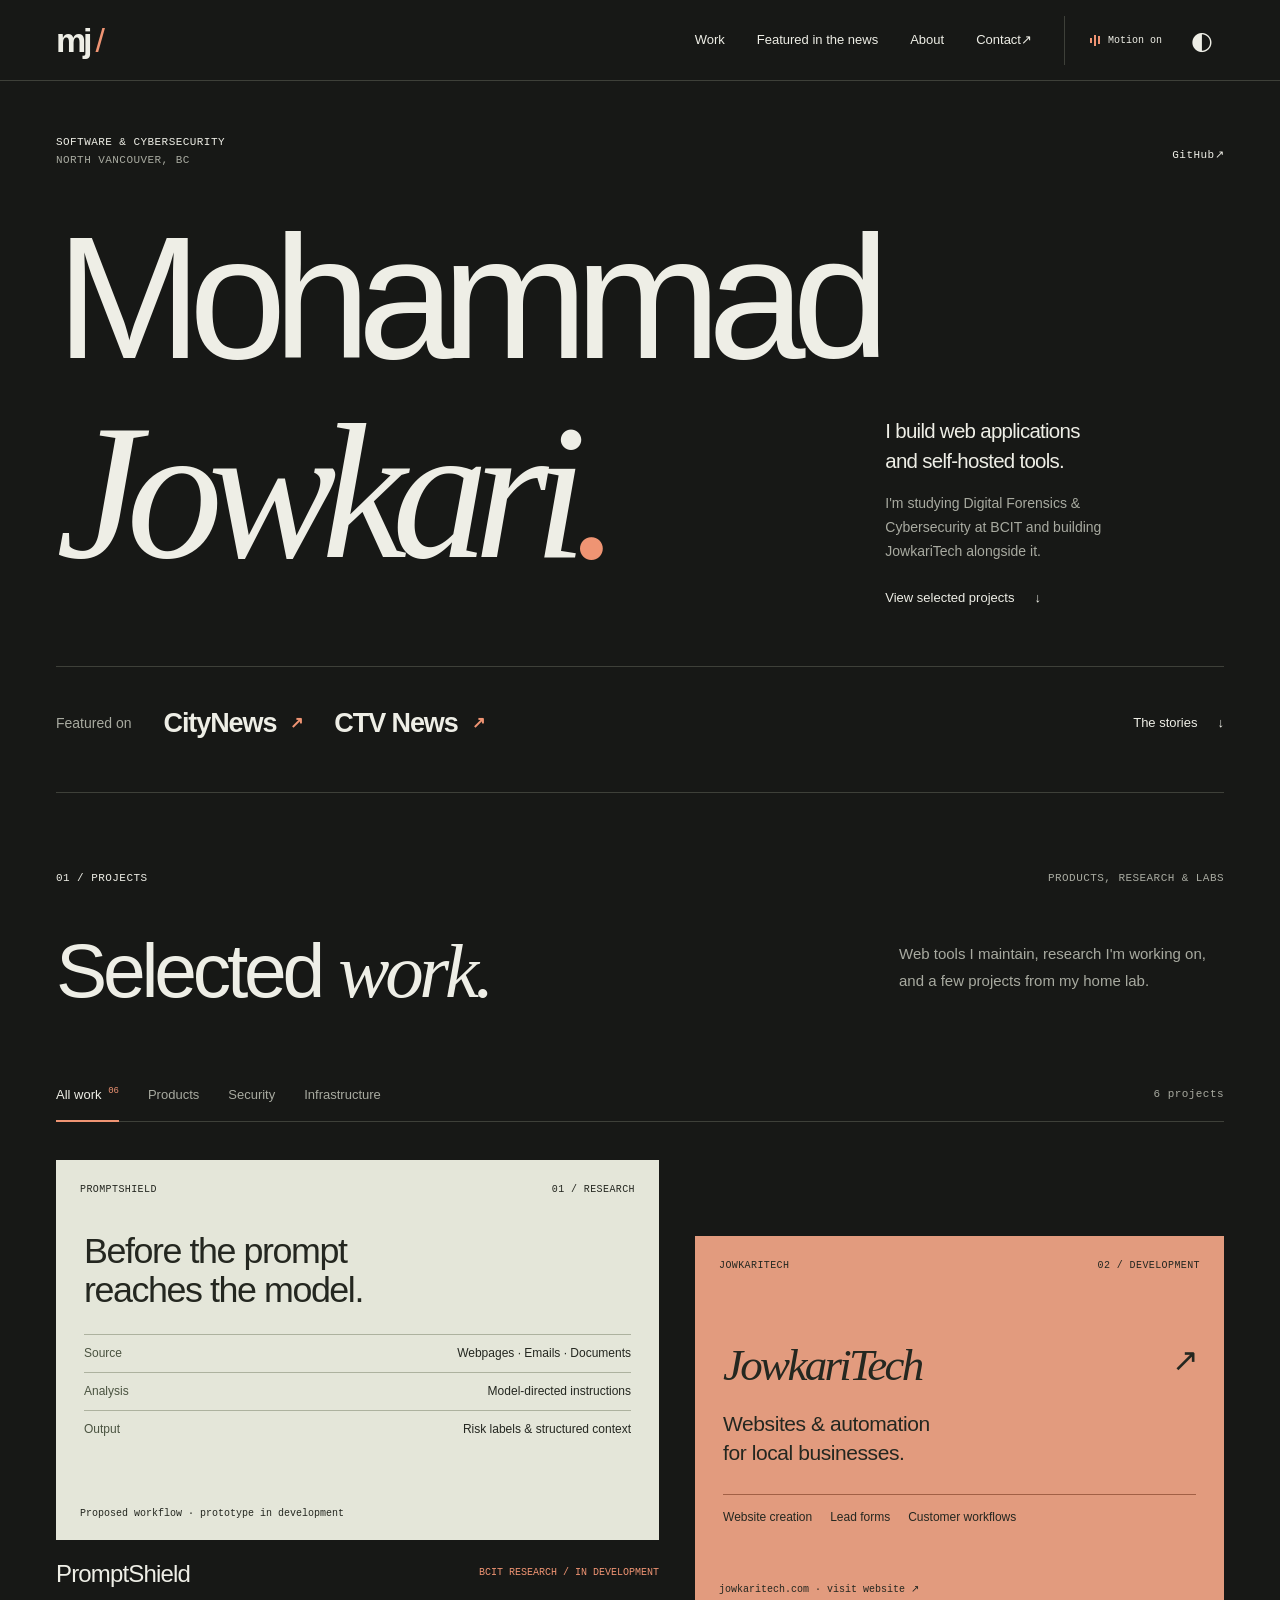
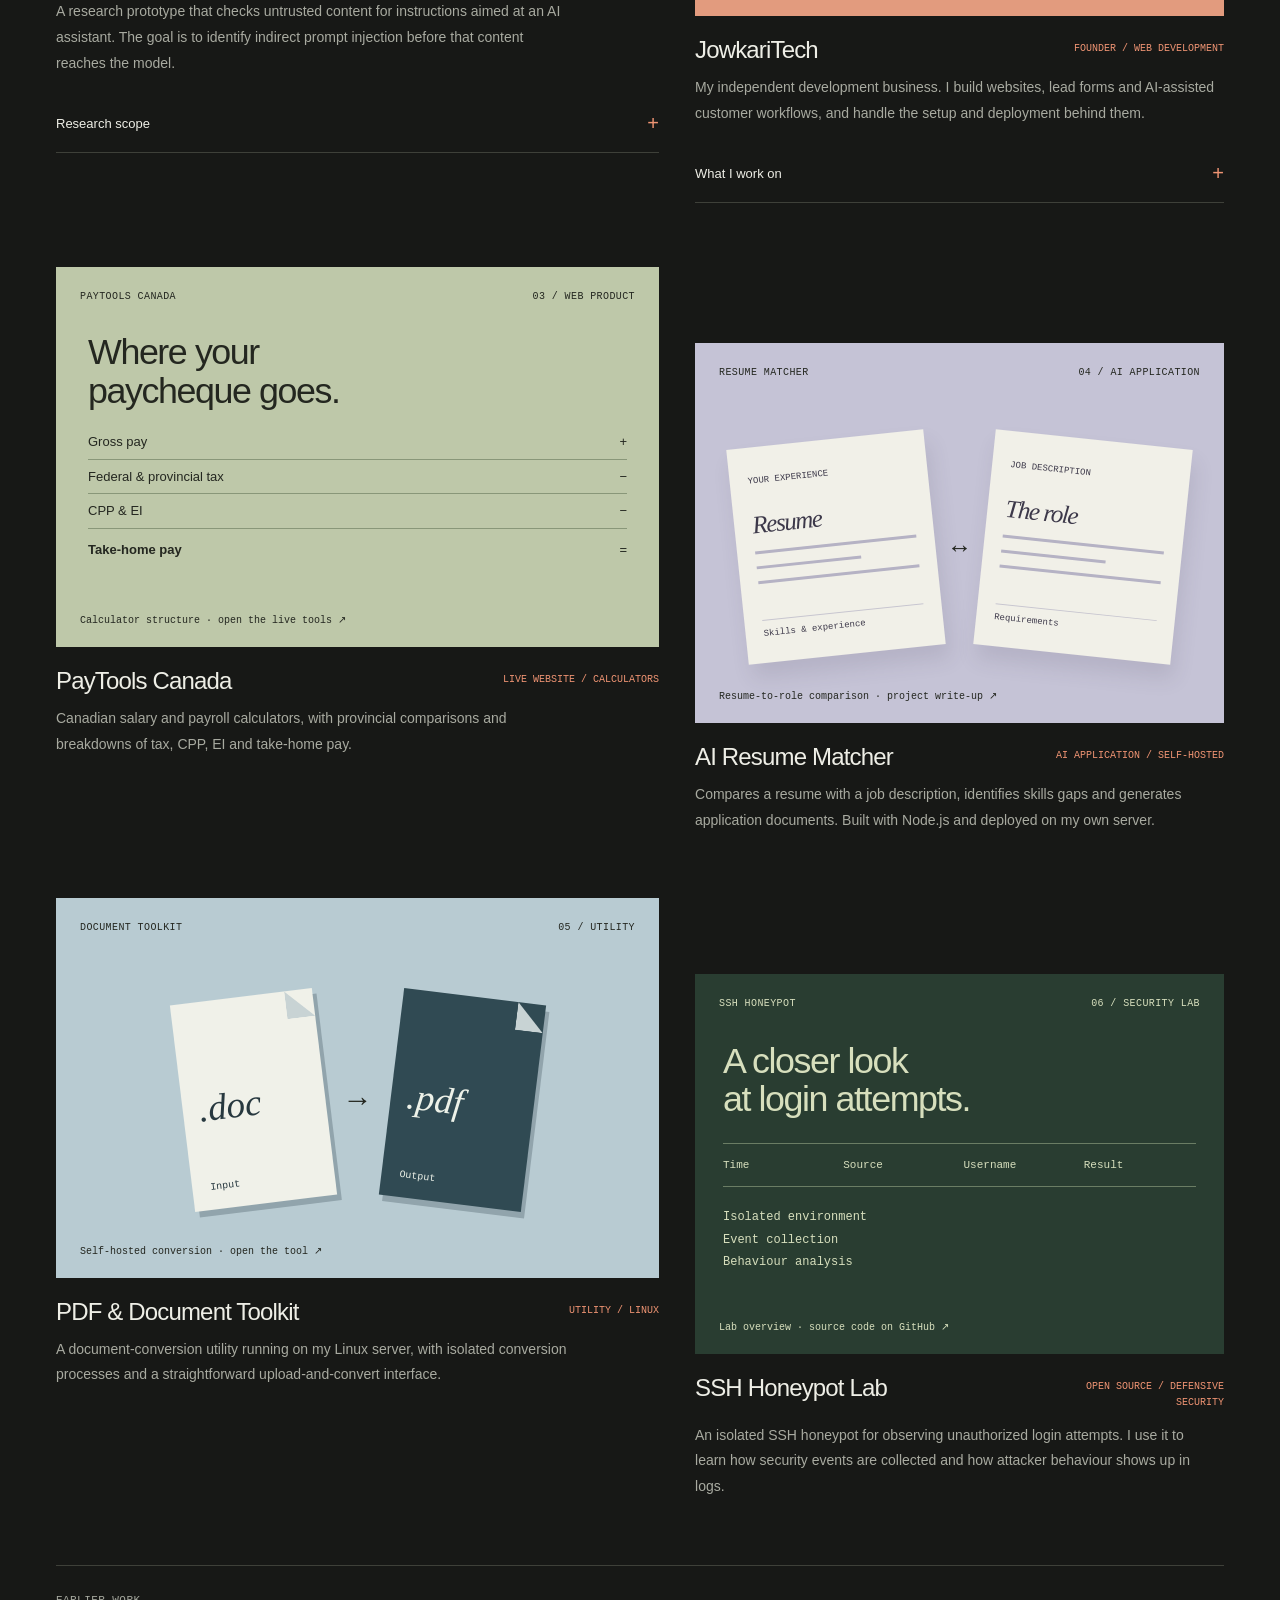
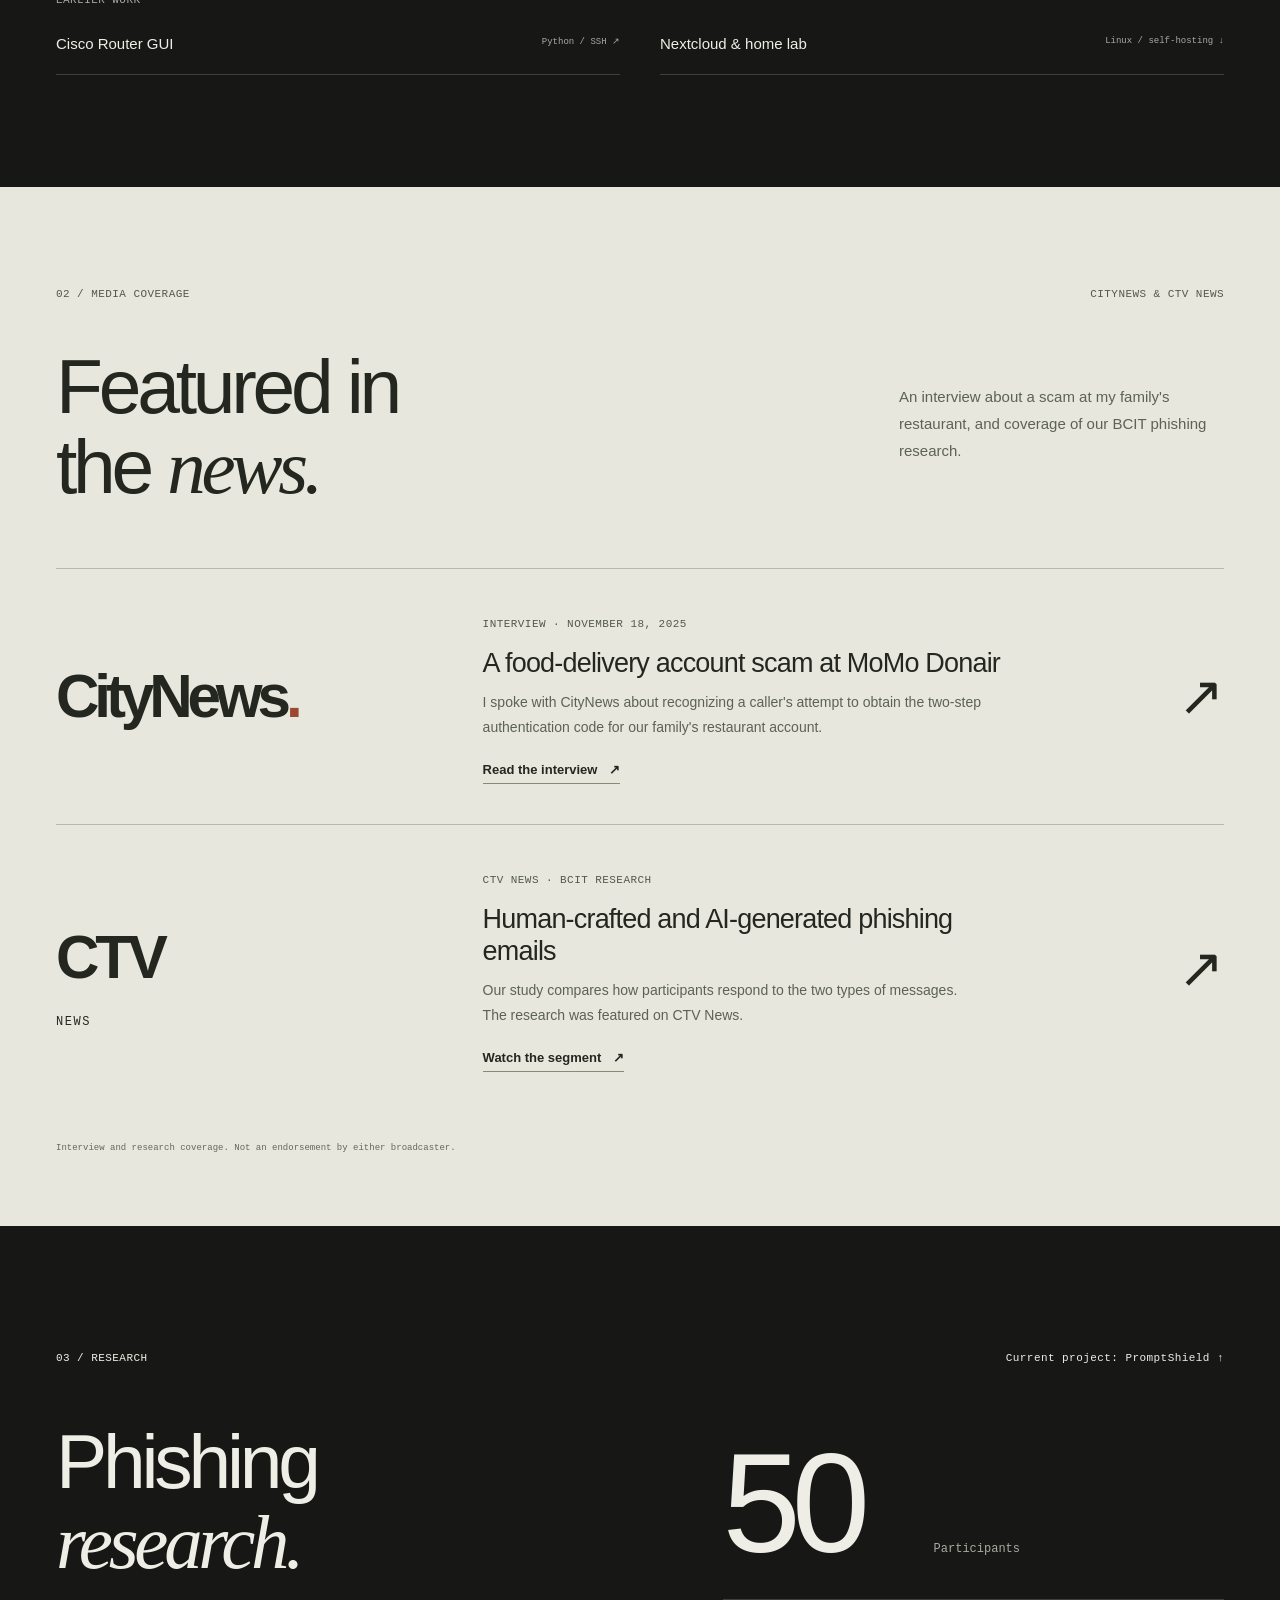
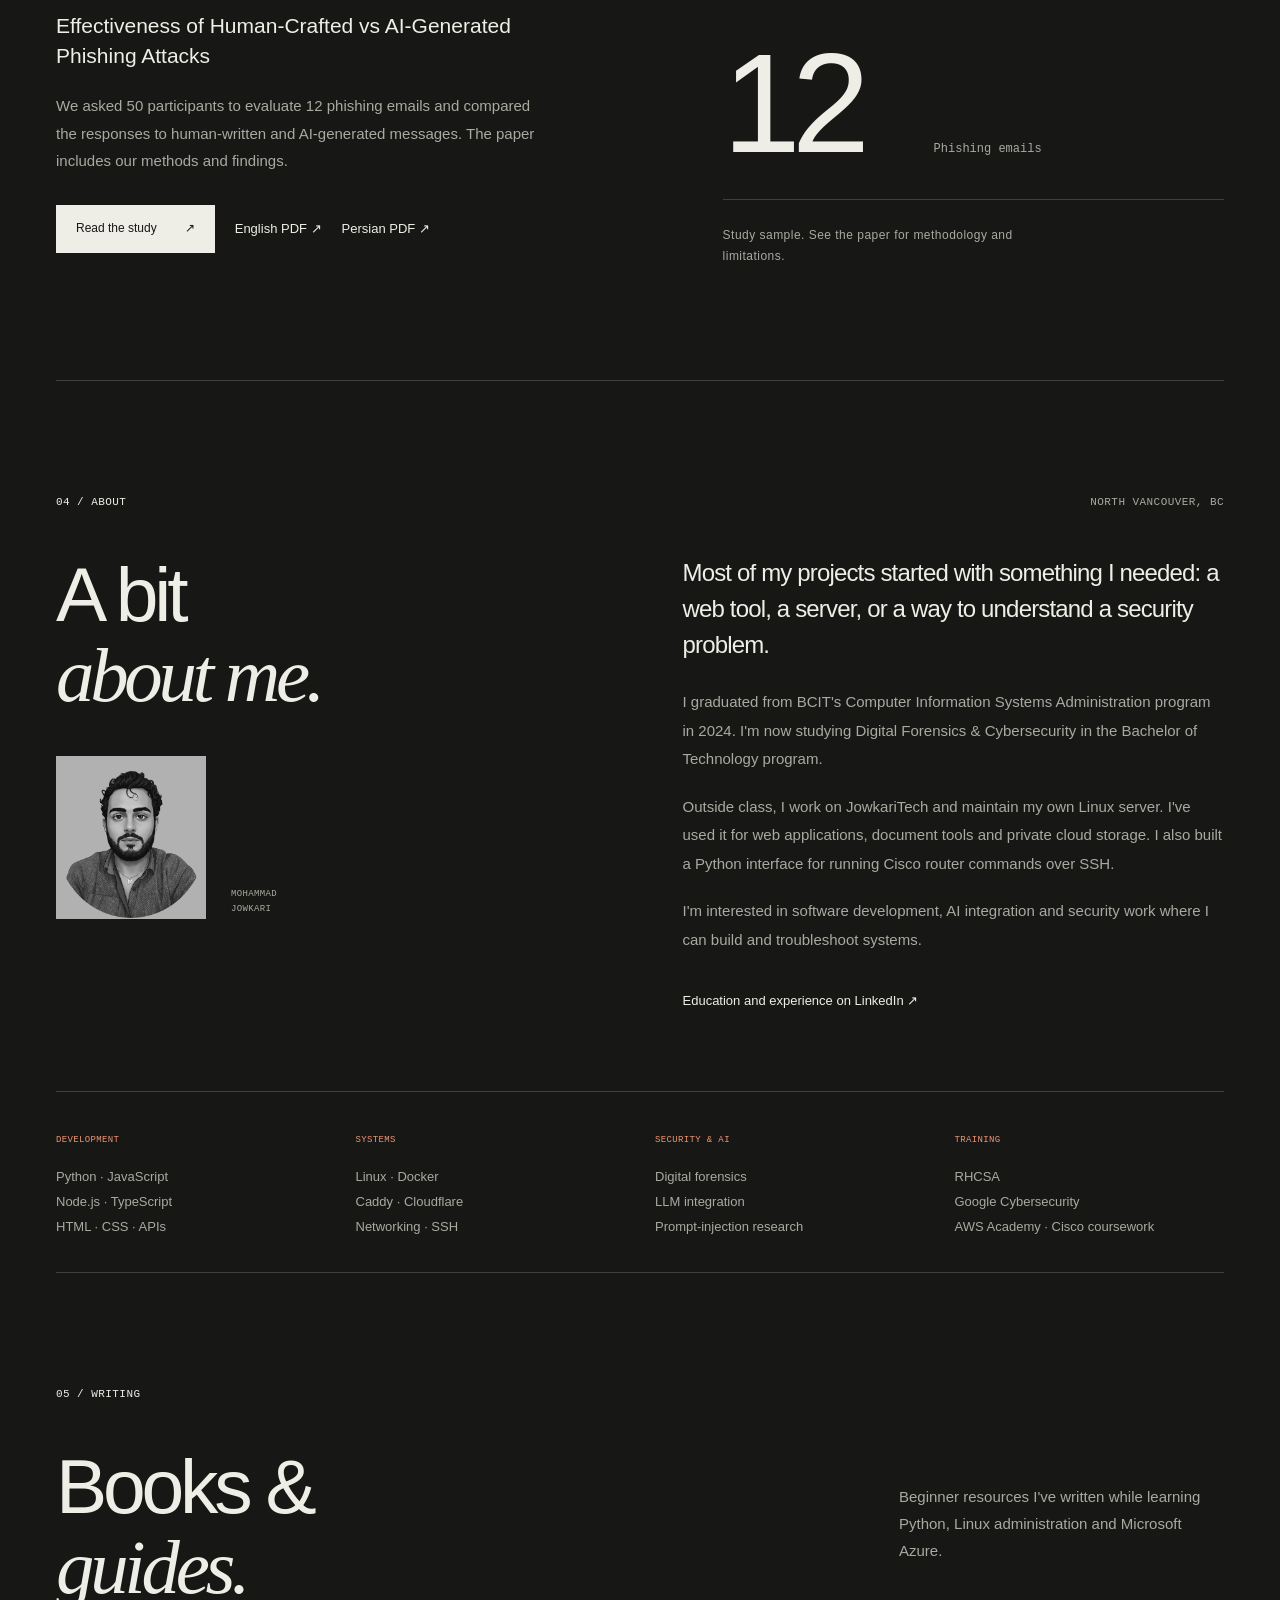
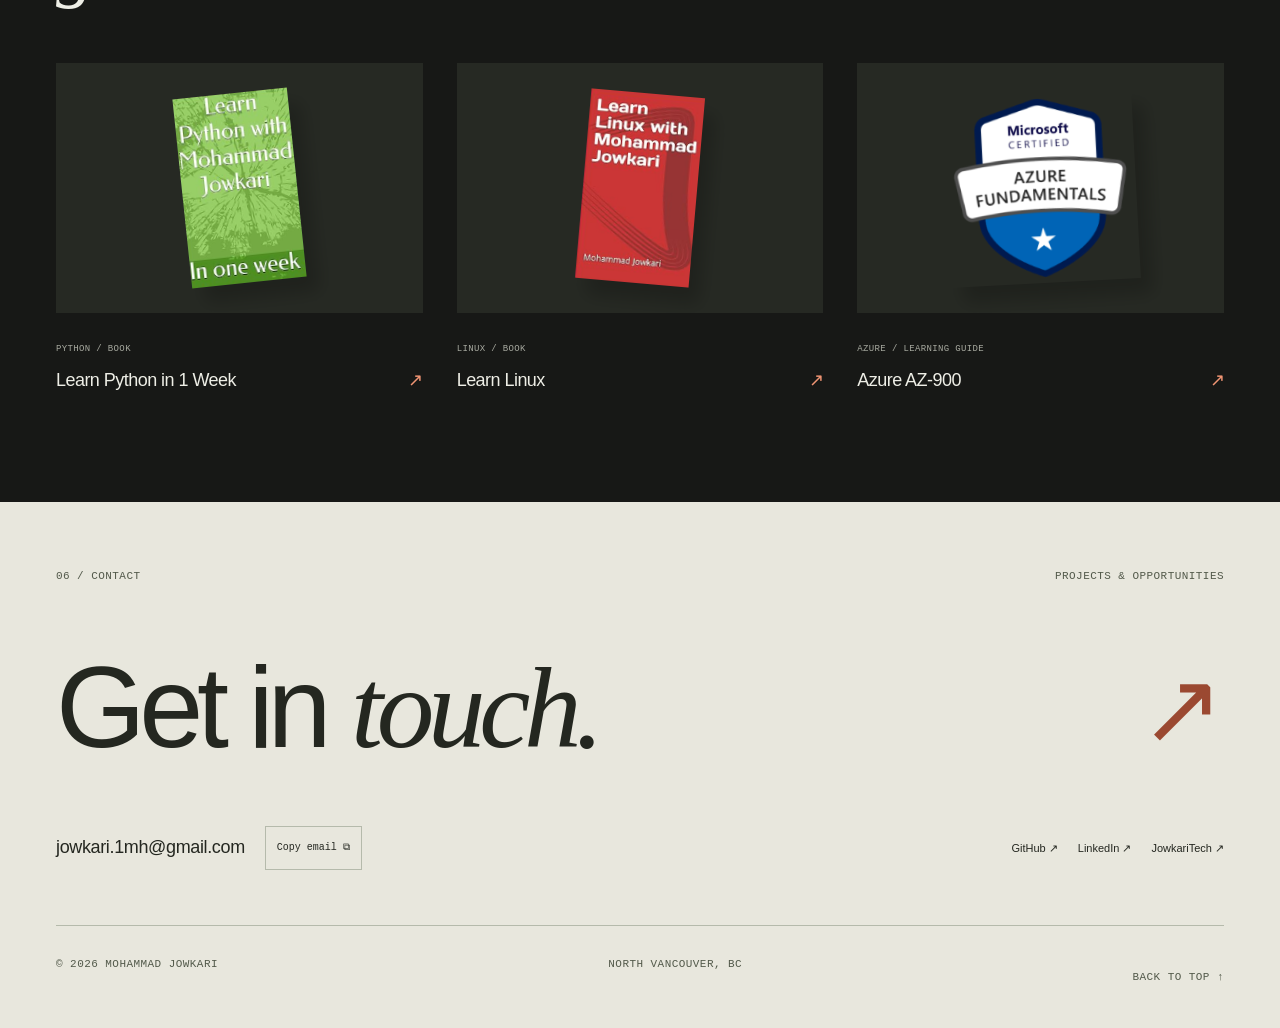
==== commit f8a0d385: "Refine portfolio copy and project visuals; surface news coverage Preserve the editorial layout and w" ====
--- a/index.html
+++ b/index.html
@@ -4,20 +4,21 @@
 <meta charset="utf-8">
 <meta name="viewport" content="width=device-width,initial-scale=1">
 <meta name="theme-color" content="#171816">
-<title>Mohammad Jowkari — Software, AI &amp; Cybersecurity</title>
-<meta name="description" content="Independent developer and BCIT cybersecurity student in North Vancouver. Software, self-hosted systems, AI security research, and work featured by CityNews and CTV News.">
+<title>Mohammad Jowkari — Software &amp; Cybersecurity</title>
+<meta name="description" content="Mohammad Jowkari, a developer and BCIT digital forensics and cybersecurity student in North Vancouver. Projects, research, and appearances on CityNews and CTV News.">
 <meta name="author" content="Mohammad Jowkari">
 <link rel="canonical" href="https://mohammadjowkari.com/">
 <meta property="og:type" content="website">
 <meta property="og:url" content="https://mohammadjowkari.com/">
-<meta property="og:title" content="Mohammad Jowkari — Software, AI & Cybersecurity">
-<meta property="og:description" content="A selection of things I've built, questions I'm researching, and what I'm working on next.">
+<meta property="og:title" content="Mohammad Jowkari — Software & Cybersecurity">
+<meta property="og:description" content="Web applications, self-hosted tools, and security research. Featured on CityNews and CTV News.">
 <meta property="og:image" content="https://mohammadjowkari.com/assets/images/unnamed-removebg-preview.png">
 <meta name="twitter:card" content="summary">
 <link rel="icon" href="./assets/images/logo.ico">
 <link rel="stylesheet" href="./assets/css/editorial.css?v=2">
-<script defer src="./assets/js/editorial.js?v=2"></script>
-<script type="application/ld+json">{"@context":"https://schema.org","@type":"Person","name":"Mohammad Jowkari","url":"https://mohammadjowkari.com/","description":"Independent software developer and BCIT digital forensics and cybersecurity student in North Vancouver.","sameAs":["https://github.com/mohammadj02","https://ca.linkedin.com/in/mohammad-jowkari-058873275"]}</script>
+<link rel="stylesheet" href="./assets/css/refinement.css?v=3">
+<script defer src="./assets/js/refinement.js?v=3"></script>
+<script type="application/ld+json">{"@context":"https://schema.org","@type":"Person","name":"Mohammad Jowkari","url":"https://mohammadjowkari.com/","description":"Software developer and BCIT digital forensics and cybersecurity student in North Vancouver.","sameAs":["https://github.com/mohammadj02","https://ca.linkedin.com/in/mohammad-jowkari-058873275"]}</script>
 </head>
 <body>
 <a class="skip" href="#main">Skip to content</a>
@@ -25,76 +26,89 @@
 <header class="header">
  <div class="wrap header-inner">
   <a class="wordmark" href="#home" aria-label="Mohammad Jowkari, home">mj<span> /</span></a>
-  <nav class="nav" aria-label="Main navigation"><a href="#work">Work</a><a href="#press">In the news</a><a href="#about">About</a><a href="#contact">Contact <span aria-hidden="true">↗</span></a></nav>
+  <nav class="nav" aria-label="Main navigation"><a href="#work">Work</a><a href="#press">Featured in the news</a><a href="#about">About</a><a href="#contact">Contact <span aria-hidden="true">↗</span></a></nav>
   <div class="controls">
    <button class="motion-control" type="button" data-motion-toggle aria-pressed="true" aria-label="Pause animations"><span class="motion-icon" aria-hidden="true"><i></i><i></i><i></i></span><span data-motion-label>Motion on</span></button>
    <button class="theme-control" type="button" data-theme-toggle aria-label="Switch to light mode"><span aria-hidden="true">◐</span></button>
-   <details class="mobile-menu"><summary aria-label="Open navigation"><span></span><span></span></summary><nav aria-label="Mobile navigation"><a href="#work">Work</a><a href="#press">In the news</a><a href="#research">Research</a><a href="#about">About</a><a href="#contact">Contact ↗</a></nav></details>
+   <details class="mobile-menu"><summary aria-label="Open navigation"><span></span><span></span></summary><nav aria-label="Mobile navigation"><a href="#work">Work</a><a href="#press">Featured in the news</a><a href="#research">Research</a><a href="#about">About</a><a href="#contact">Contact ↗</a></nav></details>
   </div>
  </div>
 </header>
 <main id="main">
 <section class="hero wrap" id="home" aria-labelledby="name">
- <div class="hero-top"><p class="micro">INDEPENDENT DEVELOPER<br><span class="muted">NORTH VANCOUVER, BC</span></p><p class="micro hero-edition">SELECTED WORK<br><span class="muted">2024 — 2026</span></p></div>
- <div class="signal-study" aria-hidden="true"><canvas id="signal-canvas"></canvas></div>
+ <div class="hero-top"><p class="micro">SOFTWARE &amp; CYBERSECURITY<br><span class="muted">NORTH VANCOUVER, BC</span></p><a class="micro hero-edition" href="https://github.com/mohammadj02" target="_blank" rel="noopener noreferrer">GitHub <span aria-hidden="true">↗</span></a></div>
  <h1 class="name" id="name"><span class="name-line"><span>Mohammad</span></span><span class="name-line name-last"><span>Jowkari<span class="accent">.</span></span></span></h1>
- <div class="hero-intro"><p>I build software.<br>I study how systems break.<br>And I like figuring things out.</p><p class="intro-detail">Developer, JowkariTech founder, and digital forensics &amp; cybersecurity student at BCIT.</p><a class="underlink" href="#work">Take a look around <span aria-hidden="true">↓</span></a></div>
- <div class="hero-bottom"><div class="currently"><span class="status-dot" aria-hidden="true"></span><p><span class="micro">ON MY DESK RIGHT NOW</span><br>PromptShield <span class="muted">/ AI security research</span></p></div><a class="scroll-seal" href="#work" aria-label="Scroll to selected work"><svg class="seal-type" viewBox="0 0 100 100" aria-hidden="true"><defs><path id="seal-path" d="M50,50 m-36,0 a36,36 0 1,1 72,0 a36,36 0 1,1 -72,0"/></defs><text><textPath href="#seal-path">SCROLL TO EXPLORE · SCROLL TO EXPLORE · </textPath></text></svg><span aria-hidden="true">↓</span></a></div>
+ <div class="hero-intro"><p>I build web applications<br>and self-hosted tools.</p><p class="intro-detail">I'm studying Digital Forensics &amp; Cybersecurity at BCIT and building JowkariTech alongside it.</p><a class="underlink" href="#work">View selected projects <span aria-hidden="true">↓</span></a></div>
+ <div class="hero-bottom press-proof" aria-label="Featured on CityNews and CTV News">
+  <span class="proof-label">Featured on</span>
+  <a class="proof-publisher" href="https://vancouver.citynews.ca/2025/11/18/restaurant-warns-scam-targeting-businesses-food-delivery-apps/" target="_blank" rel="noopener noreferrer" aria-label="Read my CityNews interview">CityNews <span aria-hidden="true">↗</span></a>
+  <a class="proof-publisher" href="https://www.youtube.com/watch?v=7ow6-rvQ5AY" target="_blank" rel="noopener noreferrer" aria-label="Watch the CTV News research segment">CTV News <span aria-hidden="true">↗</span></a>
+  <a class="proof-more underlink" href="#press">The stories <span aria-hidden="true">↓</span></a>
+ </div>
 </section>
-<div class="discipline-band" aria-label="Focus: software, security, AI and infrastructure"><div class="band-track" aria-hidden="true"><span>Software <i>×</i> Security <i>×</i> AI <i>×</i> Infrastructure <i>×</i> </span><span>Software <i>×</i> Security <i>×</i> AI <i>×</i> Infrastructure <i>×</i> </span></div></div>
 <section class="work section wrap" id="work" aria-labelledby="work-title">
- <div class="section-line reveal"><span class="micro">01 / SELECTED WORK</span><span class="micro muted">A FEW THINGS I'VE MADE</span></div>
- <div class="section-heading"><h2 class="reveal" id="work-title">The <em>work.</em></h2><p class="reveal">From a server in my own home to products anyone can use. Some are live. Some are experiments. All of them taught me something.</p></div>
- <div class="filters reveal" role="group" aria-label="Filter projects"><button data-filter="all" aria-pressed="true">All work <sup>06</sup></button><button data-filter="live" aria-pressed="false">Products</button><button data-filter="security" aria-pressed="false">Security</button><button data-filter="infra" aria-pressed="false">Infrastructure</button><span class="micro muted project-count" aria-live="polite">6 projects</span></div>
- <div class="projects">
+ <div class="section-line reveal"><span class="micro">01 / PROJECTS</span><span class="micro muted">PRODUCTS, RESEARCH &amp; LABS</span></div>
+ <div class="section-heading"><h2 class="reveal" id="work-title">Selected <em>work.</em></h2><p class="reveal">Web tools I maintain, research I'm working on, and a few projects from my home lab.</p></div>
+ <div class="filters reveal" role="group" aria-label="Filter projects"><button type="button" data-filter="all" aria-pressed="true" aria-controls="project-list">All work <sup>06</sup></button><button type="button" data-filter="live" aria-pressed="false" aria-controls="project-list">Products</button><button type="button" data-filter="security" aria-pressed="false" aria-controls="project-list">Security</button><button type="button" data-filter="infra" aria-pressed="false" aria-controls="project-list">Infrastructure</button><span class="micro muted project-count" aria-live="polite">6 projects</span></div>
+ <div class="projects" id="project-list">
   <article class="project reveal" data-categories="security" id="promptshield">
-   <a class="project-cover cover-shield" href="#research" data-cursor="EXPLORE" data-tilt aria-label="Explore PromptShield research"><div class="cover-top"><span>PROMPTSHIELD / RESEARCH</span><span>01</span></div><div class="shield-letter" aria-hidden="true">P<span>S</span><b>↗</b></div><div class="shield-pipeline" aria-hidden="true"><span>Content</span><i>→</i><span class="inspect">Inspect</span><i>→</i><span>Context</span></div><span class="cover-caption">Concept diagram · research in progress</span></a>
-   <div class="project-meta"><h3>PromptShield</h3><span class="project-type">AI SECURITY / IN DEVELOPMENT</span></div><p>An analysis gateway for indirect prompt injection in webpages, emails and documents. A BCIT research prototype, not a finished security product.</p>
-   <details class="build-notes"><summary>Behind the build <span aria-hidden="true">+</span></summary><div><p>The question: how do we separate useful information from instructions aimed at an AI assistant? The prototype explores risk classification and structured outputs before untrusted content reaches a model.</p></div></details>
+   <a class="project-cover cover-shield" href="#promptshield-notes" aria-label="Read the PromptShield research scope"><div class="cover-top"><span>PROMPTSHIELD</span><span>01 / RESEARCH</span></div><div class="scope-art"><p class="art-heading">Before the prompt<br>reaches the model.</p><div class="scope-row"><span>Source</span><strong>Webpages · Emails · Documents</strong></div><div class="scope-row"><span>Analysis</span><strong>Model-directed instructions</strong></div><div class="scope-row"><span>Output</span><strong>Risk labels &amp; structured context</strong></div></div><span class="cover-caption">Proposed workflow · prototype in development</span></a>
+   <div class="project-meta"><h3>PromptShield</h3><span class="project-type">BCIT RESEARCH / IN DEVELOPMENT</span></div><p>A research prototype that checks untrusted content for instructions aimed at an AI assistant. The goal is to identify indirect prompt injection before that content reaches the model.</p>
+   <details class="build-notes" id="promptshield-notes"><summary>Research scope <span aria-hidden="true">+</span></summary><div><p>The work covers webpages, emails and documents, with a focus on classifying suspicious instructions and producing structured input. It is an ongoing research project, not a production security service.</p></div></details>
   </article>
   <article class="project reveal" data-categories="live">
-   <a class="project-cover cover-jowkari" href="https://jowkaritech.com/" target="_blank" rel="noopener noreferrer" data-cursor="VISIT ↗" data-tilt aria-label="Visit JowkariTech"><div class="cover-top"><span>JOWKARITECH / WEB PRODUCTS</span><span>02</span></div><div class="site-composition" aria-hidden="true"><div class="site-sheet sheet-back"><div class="sheet-nav">YOUR BUSINESS <span>↗</span></div><strong>Made for<br>your next<br><em>chapter.</em></strong><div class="sheet-button">Let's talk ↗</div></div><div class="site-sheet sheet-front"><div class="sheet-nav">LOCAL / INDEPENDENT</div><div class="sheet-shape"></div><strong>A place<br>to start.</strong></div></div><span class="cover-caption">Interface illustration · visit the live site ↗</span></a>
-   <div class="project-meta"><h3>JowkariTech</h3><span class="project-type">FOUNDER / WEB &amp; AUTOMATION</span></div><p>Websites, lead-capture interfaces and AI-assisted workflows for local businesses. My independent product and development work.</p><details class="build-notes"><summary>Behind the build <span aria-hidden="true">+</span></summary><div><p>I work across the experience, implementation and deployment: turning business information into usable interfaces and connecting the workflows behind them.</p><a class="underlink" href="https://jowkaritech.com/" target="_blank" rel="noopener noreferrer">Explore JowkariTech ↗</a></div></details>
+   <a class="project-cover cover-jowkari" href="https://jowkaritech.com/" target="_blank" rel="noopener noreferrer" aria-label="Visit JowkariTech"><div class="cover-top"><span>JOWKARITECH</span><span>02 / DEVELOPMENT</span></div><div class="business-art"><strong>JowkariTech<span>↗</span></strong><p>Websites &amp; automation<br>for local businesses.</p><div><span>Website creation</span><span>Lead forms</span><span>Customer workflows</span></div></div><span class="cover-caption">jowkaritech.com · visit website ↗</span></a>
+   <div class="project-meta"><h3>JowkariTech</h3><span class="project-type">FOUNDER / WEB DEVELOPMENT</span></div><p>My independent development business. I build websites, lead forms and AI-assisted customer workflows, and handle the setup and deployment behind them.</p>
+   <details class="build-notes"><summary>What I work on <span aria-hidden="true">+</span></summary><div><p>Website creation, editable previews, lead capture and customer follow-up workflows for local businesses.</p><a class="underlink" href="https://jowkaritech.com/" target="_blank" rel="noopener noreferrer">Visit JowkariTech ↗</a></div></details>
   </article>
   <article class="project reveal" data-categories="live">
-   <a class="project-cover cover-pay" href="https://paytoolscanada.ca/" target="_blank" rel="noopener noreferrer" data-cursor="VISIT ↗" data-tilt aria-label="Visit PayTools Canada"><div class="cover-top"><span>PAYTOOLS / CANADA</span><span>03</span></div><div class="pay-composition" aria-hidden="true"><div class="pay-sheet"><span class="micro">MAKE SENSE OF YOUR PAY.</span><strong>Less guesswork.<br><em>More clarity.</em></strong><div class="pay-bar"><i></i><i></i><i></i></div><div class="pay-key"><span>Take-home</span><span>Tax</span><span>CPP / EI</span></div><div class="pay-regions">BC · ON · AB · + MORE <span>↗</span></div></div></div><span class="cover-caption">Interface illustration · Canada-focused calculators</span></a>
-   <div class="project-meta"><h3>PayTools Canada</h3><span class="project-type">LIVE PRODUCT / CALCULATORS</span></div><p>Salary and payroll estimates with provincial comparisons and clear pay breakdowns. Built around making the numbers easier to understand.</p>
+   <a class="project-cover cover-pay" href="https://paytoolscanada.ca/" target="_blank" rel="noopener noreferrer" aria-label="Use PayTools Canada calculators"><div class="cover-top"><span>PAYTOOLS CANADA</span><span>03 / WEB PRODUCT</span></div><div class="ledger-art"><p class="art-heading">Where your<br>paycheque goes.</p><div><span>Gross pay</span><b>+</b></div><div><span>Federal &amp; provincial tax</span><b>−</b></div><div><span>CPP &amp; EI</span><b>−</b></div><div class="ledger-total"><strong>Take-home pay</strong><b>=</b></div></div><span class="cover-caption">Calculator structure · open the live tools ↗</span></a>
+   <div class="project-meta"><h3>PayTools Canada</h3><span class="project-type">LIVE WEBSITE / CALCULATORS</span></div><p>Canadian salary and payroll calculators, with provincial comparisons and breakdowns of tax, CPP, EI and take-home pay.</p>
   </article>
   <article class="project reveal" data-categories="live">
-   <a class="project-cover cover-resume" href="https://devpost.com/software/resume-matcher-mohammad-jowkari" target="_blank" rel="noopener noreferrer" data-cursor="READ ↗" data-tilt aria-label="Read about AI Resume Matcher"><div class="cover-top"><span>RESUME MATCHER / AI APPLICATION</span><span>04</span></div><div class="resume-composition" aria-hidden="true"><div class="resume-page"><span>01 / YOUR EXPERIENCE</span><h4>Resume.</h4><i></i><i></i><i></i><b>Skills &amp; experience</b></div><div class="resume-connector">↔</div><div class="resume-page"><span>02 / THE OPPORTUNITY</span><h4>The role.</h4><i></i><i></i><i></i><b>Requirements &amp; fit</b></div></div><span class="cover-caption">Concept illustration · resume-to-role comparison</span></a>
-   <div class="project-meta"><h3>AI Resume Matcher</h3><span class="project-type">AI WORKFLOWS / SELF-HOSTED</span></div><p>A resume-to-job matching experience with skills-gap analysis, ATS-oriented feedback and document generation. Deployed on my own server.</p>
+   <a class="project-cover cover-resume" href="https://devpost.com/software/resume-matcher-mohammad-jowkari" target="_blank" rel="noopener noreferrer" aria-label="Read the AI Resume Matcher project"><div class="cover-top"><span>RESUME MATCHER</span><span>04 / AI APPLICATION</span></div><div class="resume-composition" aria-hidden="true"><div class="resume-page"><span>YOUR EXPERIENCE</span><h4>Resume</h4><i></i><i></i><i></i><b>Skills &amp; experience</b></div><div class="resume-connector">↔</div><div class="resume-page"><span>JOB DESCRIPTION</span><h4>The role</h4><i></i><i></i><i></i><b>Requirements</b></div></div><span class="cover-caption">Resume-to-role comparison · project write-up ↗</span></a>
+   <div class="project-meta"><h3>AI Resume Matcher</h3><span class="project-type">AI APPLICATION / SELF-HOSTED</span></div><p>Compares a resume with a job description, identifies skills gaps and generates application documents. Built with Node.js and deployed on my own server.</p>
   </article>
   <article class="project reveal" data-categories="live infra">
-   <a class="project-cover cover-doc" href="https://mohammadjowkari.lol/app2" target="_blank" rel="noopener noreferrer" data-cursor="OPEN ↗" data-tilt aria-label="Open the document toolkit"><div class="cover-top"><span>DOCUMENT TOOLKIT / SELF-HOSTED</span><span>05</span></div><div class="doc-composition" aria-hidden="true"><div class="doc-page">.doc<span>01</span></div><div class="doc-arrow">→</div><div class="doc-page">.pdf<span>02</span></div></div><span class="cover-caption">Concept illustration · hosted on my infrastructure</span></a>
-   <div class="project-meta"><h3>PDF &amp; Document Toolkit</h3><span class="project-type">UTILITY / LINUX INFRASTRUCTURE</span></div><p>Document conversion tools without the clutter. An independently hosted utility, backed by Linux and isolated conversion processes.</p>
+   <a class="project-cover cover-doc" href="https://mohammadjowkari.lol/app2" target="_blank" rel="noopener noreferrer" aria-label="Open the document conversion toolkit"><div class="cover-top"><span>DOCUMENT TOOLKIT</span><span>05 / UTILITY</span></div><div class="doc-composition" aria-hidden="true"><div class="doc-page">.doc<span>Input</span></div><div class="doc-arrow">→</div><div class="doc-page">.pdf<span>Output</span></div></div><span class="cover-caption">Self-hosted conversion · open the tool ↗</span></a>
+   <div class="project-meta"><h3>PDF &amp; Document Toolkit</h3><span class="project-type">UTILITY / LINUX</span></div><p>A document-conversion utility running on my Linux server, with isolated conversion processes and a straightforward upload-and-convert interface.</p>
   </article>
   <article class="project reveal" data-categories="security infra">
-   <a class="project-cover cover-lab" href="https://github.com/mohammadj02/Honey_pod_ssh" target="_blank" rel="noopener noreferrer" data-cursor="CODE ↗" data-tilt aria-label="Explore the SSH Honeypot repository"><div class="cover-top"><span>SSH HONEYPOT / DEFENSIVE LAB</span><span>06</span></div><div class="lab-composition" aria-hidden="true"><div class="radar"><i></i><i></i><i></i><b></b><span></span></div><div class="lab-label">Observe.<br>Record.<br><em>Understand.</em></div></div><span class="cover-caption">Illustrative visualization · isolated research lab</span></a>
-   <div class="project-meta"><h3>SSH Honeypot Lab</h3><span class="project-type">OPEN SOURCE / DEFENSIVE SECURITY</span></div><p>Studying unauthorized SSH login attempts and attacker behaviour in an isolated environment. A practical introduction to collecting and examining security events.</p>
+   <a class="project-cover cover-lab" href="https://github.com/mohammadj02/Honey_pod_ssh" target="_blank" rel="noopener noreferrer" aria-label="Read the SSH Honeypot source code"><div class="cover-top"><span>SSH HONEYPOT</span><span>06 / SECURITY LAB</span></div><div class="lab-notes"><p class="art-heading">A closer look<br>at login attempts.</p><div class="log-fields"><span>Time</span><span>Source</span><span>Username</span><span>Result</span></div><p>Isolated environment<br>Event collection<br>Behaviour analysis</p></div><span class="cover-caption">Lab overview · source code on GitHub ↗</span></a>
+   <div class="project-meta"><h3>SSH Honeypot Lab</h3><span class="project-type">OPEN SOURCE / DEFENSIVE SECURITY</span></div><p>An isolated SSH honeypot for observing unauthorized login attempts. I use it to learn how security events are collected and how attacker behaviour shows up in logs.</p>
   </article>
  </div>
- <div class="project-archive reveal"><span class="micro muted">ALSO ON THE WORKBENCH</span><a href="https://github.com/mohammadj02/cisco-gui" target="_blank" rel="noopener noreferrer">Cisco Router GUI <span>Python / SSH ↗</span></a><a href="#about">Nextcloud &amp; home lab <span>Linux / self-hosting ↓</span></a></div>
+ <div class="project-archive reveal"><span class="micro muted">EARLIER WORK</span><a href="https://github.com/mohammadj02/cisco-gui" target="_blank" rel="noopener noreferrer">Cisco Router GUI <span>Python / SSH ↗</span></a><a href="#about">Nextcloud &amp; home lab <span>Linux / self-hosting ↓</span></a></div>
 </section>
 <section class="press light-section" id="press" aria-labelledby="press-title">
- <div class="wrap"><div class="section-line reveal"><span class="micro">02 / OUTSIDE THE CODE</span><span class="micro">TWO MEDIA FEATURES</span></div><div class="section-heading"><h2 class="reveal" id="press-title">In the <em>news.</em></h2><p class="reveal">Security questions don't stay in the lab. These are two times my experience and research became part of a wider conversation.</p></div>
- <a class="press-story reveal" href="https://vancouver.citynews.ca/2025/11/18/restaurant-warns-scam-targeting-businesses-food-delivery-apps/" target="_blank" rel="noopener noreferrer" data-cursor="READ ↗"><span class="press-brand">CityNews<span>.</span></span><div><span class="micro">INTERVIEW / NOVEMBER 18, 2025</span><h3>Recognizing a scam at our family's restaurant.</h3><p>Speaking about suspicious authentication requests targeting food-delivery accounts at a North Vancouver business.</p></div><span class="story-arrow" aria-hidden="true">↗</span></a>
- <a class="press-story reveal" href="https://www.youtube.com/watch?v=7ow6-rvQ5AY" target="_blank" rel="noopener noreferrer" data-cursor="WATCH ↗"><span class="press-brand ctv-word">CTV<small>NEWS</small></span><div><span class="micro">CTV NEWS / COLLABORATIVE RESEARCH</span><h3>Human-crafted or AI-generated. Which phishing emails persuade?</h3><p>Our BCIT phishing research, and the questions it raises about how people respond to online threats.</p></div><span class="story-arrow" aria-hidden="true">↗</span></a>
- <p class="press-note">Links open the original story and video. Coverage does not imply an endorsement.</p></div>
+ <div class="wrap">
+  <div class="section-line reveal"><span class="micro">02 / MEDIA COVERAGE</span><span class="micro">CITYNEWS &amp; CTV NEWS</span></div>
+  <div class="section-heading"><h2 class="reveal" id="press-title">Featured in<br>the <em>news.</em></h2><p class="reveal">An interview about a scam at my family's restaurant, and coverage of our BCIT phishing research.</p></div>
+  <a class="press-story reveal" href="https://vancouver.citynews.ca/2025/11/18/restaurant-warns-scam-targeting-businesses-food-delivery-apps/" target="_blank" rel="noopener noreferrer"><span class="press-brand">CityNews<span>.</span></span><div><span class="micro">INTERVIEW · NOVEMBER 18, 2025</span><h3>A food-delivery account scam at MoMo Donair</h3><p>I spoke with CityNews about recognizing a caller's attempt to obtain the two-step authentication code for our family's restaurant account.</p><span class="story-action">Read the interview <span aria-hidden="true">↗</span></span></div><span class="story-arrow" aria-hidden="true">↗</span></a>
+  <a class="press-story reveal" href="https://www.youtube.com/watch?v=7ow6-rvQ5AY" target="_blank" rel="noopener noreferrer"><span class="press-brand ctv-word">CTV<small>NEWS</small></span><div><span class="micro">CTV NEWS · BCIT RESEARCH</span><h3>Human-crafted and AI-generated phishing emails</h3><p>Our study compares how participants respond to the two types of messages. The research was featured on CTV News.</p><span class="story-action">Watch the segment <span aria-hidden="true">↗</span></span></div><span class="story-arrow" aria-hidden="true">↗</span></a>
+  <p class="press-note">Interview and research coverage. Not an endorsement by either broadcaster.</p>
+ </div>
 </section>
 <section class="research section wrap" id="research" aria-labelledby="research-title">
- <div class="section-line reveal"><span class="micro">03 / AN OPEN QUESTION</span><span class="micro muted">RESEARCH &amp; DOCUMENTATION</span></div>
- <div class="research-grid"><div><h2 class="reveal" id="research-title">Human<br>or <em>AI?</em></h2><p class="research-subtitle reveal">Effectiveness of Human-Crafted vs AI-Generated Phishing Attacks</p><p class="reveal">A collaborative study comparing how people respond to phishing messages. Rather than assume AI-generated messages are more persuasive, we put the question to participants.</p><div class="research-links reveal"><a class="solid-link" href="./research/effectiveness-human-vs-ai-phishing.html">Read the study <span>↗</span></a><a class="underlink" href="./papers/effectiveness-human-vs-ai-phishing-en.pdf" target="_blank" rel="noopener noreferrer">English PDF ↗</a><a class="underlink" href="./papers/effectiveness-human-vs-ai-phishing-fa-ieee.pdf" target="_blank" rel="noopener noreferrer">Persian PDF ↗</a></div></div><div class="study-numbers reveal"><div class="study-number"><strong data-count="50">50</strong><span>Participants</span></div><div class="study-number"><strong data-count="12">12</strong><span>Phishing emails</span></div><p class="micro muted">A SPECIFIC SAMPLE. NOT A UNIVERSAL CLAIM.<br>METHODS AND FINDINGS IN THE FULL PAPER.</p></div></div>
+ <div class="section-line reveal"><span class="micro">03 / RESEARCH</span><a class="micro underlink" href="#promptshield">Current project: PromptShield ↑</a></div>
+ <div class="research-grid"><div><h2 class="reveal" id="research-title">Phishing<br><em>research.</em></h2><p class="research-subtitle reveal">Effectiveness of Human-Crafted vs AI-Generated Phishing Attacks</p><p class="reveal">We asked 50 participants to evaluate 12 phishing emails and compared the responses to human-written and AI-generated messages. The paper includes our methods and findings.</p><div class="research-links reveal"><a class="solid-link" href="./research/effectiveness-human-vs-ai-phishing.html">Read the study <span aria-hidden="true">↗</span></a><a class="underlink" href="./papers/effectiveness-human-vs-ai-phishing-en.pdf" target="_blank" rel="noopener noreferrer">English PDF ↗</a><a class="underlink" href="./papers/effectiveness-human-vs-ai-phishing-fa-ieee.pdf" target="_blank" rel="noopener noreferrer">Persian PDF ↗</a></div></div><div class="study-numbers reveal"><div class="study-number"><strong>50</strong><span>Participants</span></div><div class="study-number"><strong>12</strong><span>Phishing emails</span></div><p class="micro muted">Study sample. See the paper for methodology and limitations.</p></div></div>
 </section>
 <section class="about section wrap" id="about" aria-labelledby="about-title">
- <div class="section-line reveal"><span class="micro">04 / A LITTLE CONTEXT</span><span class="micro muted">THE PERSON BEHIND THE PROJECTS</span></div>
- <div class="about-grid"><div class="about-title"><h2 class="reveal" id="about-title">Hello.<br>I'm <em>Mohammad.</em></h2><div class="about-portrait reveal"><img src="./assets/images/unnamed-removebg-preview.png" width="481" height="519" alt="Illustrated portrait of Mohammad Jowkari" loading="lazy"><span class="micro">BASED IN<br>NORTH VANCOUVER, BC</span></div></div><div class="about-copy reveal"><p class="large-copy">I like understanding the whole thing. Not just the interface, but the code, the server, and what happens when something goes wrong.</p><p>I graduated from BCIT's Computer Information Systems Administration program in 2024. I'm now studying Digital Forensics &amp; Cybersecurity in the Bachelor of Technology program.</p><p>Alongside school, I build JowkariTech, develop independent web tools, and run my own Linux infrastructure. My earlier projects include a Nextcloud server and a Python interface for Cisco routers.</p><p>My interests keep meeting in the same place: useful software, thoughtful security, and learning by actually doing the work.</p><a class="underlink" href="https://ca.linkedin.com/in/mohammad-jowkari-058873275" target="_blank" rel="noopener noreferrer">More background on LinkedIn ↗</a></div></div>
+ <div class="section-line reveal"><span class="micro">04 / ABOUT</span><span class="micro muted">NORTH VANCOUVER, BC</span></div>
+ <div class="about-grid"><div class="about-title"><h2 class="reveal" id="about-title">A bit<br><em>about me.</em></h2><div class="about-portrait reveal"><img src="./assets/images/unnamed-removebg-preview.png" width="481" height="519" alt="Illustrated portrait of Mohammad Jowkari" loading="lazy"><span class="micro">MOHAMMAD<br>JOWKARI</span></div></div><div class="about-copy reveal"><p class="large-copy">Most of my projects started with something I needed: a web tool, a server, or a way to understand a security problem.</p><p>I graduated from BCIT's Computer Information Systems Administration program in 2024. I'm now studying Digital Forensics &amp; Cybersecurity in the Bachelor of Technology program.</p><p>Outside class, I work on JowkariTech and maintain my own Linux server. I've used it for web applications, document tools and private cloud storage. I also built a Python interface for running Cisco router commands over SSH.</p><p>I'm interested in software development, AI integration and security work where I can build and troubleshoot systems.</p><a class="underlink" href="https://ca.linkedin.com/in/mohammad-jowkari-058873275" target="_blank" rel="noopener noreferrer">Education and experience on LinkedIn ↗</a></div></div>
  <div class="toolbox reveal"><div><span class="micro">DEVELOPMENT</span><p>Python · JavaScript<br>Node.js · TypeScript<br>HTML · CSS · APIs</p></div><div><span class="micro">SYSTEMS</span><p>Linux · Docker<br>Caddy · Cloudflare<br>Networking · SSH</p></div><div><span class="micro">SECURITY &amp; AI</span><p>Digital forensics<br>LLM integration<br>Prompt-injection research</p></div><div><span class="micro">TRAINING</span><p>RHCSA<br>Google Cybersecurity<br>AWS Academy · Cisco coursework</p></div></div>
 </section>
-<section class="writing section wrap" id="writing" aria-labelledby="writing-title"><div class="section-line reveal"><span class="micro">05 / NOTES TURNED INTO BOOKS</span></div><div class="section-heading"><h2 class="reveal" id="writing-title">Learning<br><em>out loud.</em></h2><p class="reveal">Beginner-friendly resources I've written on Python, Linux, and Azure. Writing helps me work through what I understand — and what I still need to learn.</p></div><div class="books">
-<a class="book reveal" href="https://www.amazon.ca/Learn-Python-Mohammad-Jowkari-week-ebook/dp/B0CCXPC9XJ" target="_blank" rel="noopener noreferrer"><div class="book-image"><img src="./assets/images/Learn Python with Mohammad Jowkari in 1 week.png" alt="Learn Python with Mohammad Jowkari in 1 Week book cover" loading="lazy"></div><span class="micro muted">PROGRAMMING / BOOK</span><h3>Learn Python in 1 Week <span>↗</span></h3></a>
-<a class="book reveal" href="https://www.amazon.ca/Learn-Linux-Mohammad-Jowkari-ebook/dp/B0CY1K5BWS" target="_blank" rel="noopener noreferrer"><div class="book-image"><img src="./assets/images/Learn Linux with Mohammad Jowkari.png" alt="Learn Linux with Mohammad Jowkari book cover" loading="lazy"></div><span class="micro muted">SYSTEMS / BOOK</span><h3>Learn Linux <span>↗</span></h3></a>
-<a class="book reveal" href="https://www.linkedin.com/posts/mohammad-jowkari-058873275_azure-az-900-activity-7266626053375164417-J01Z" target="_blank" rel="noopener noreferrer"><div class="book-image"><img src="./assets/images/twitter_thumb_201604_image.png" alt="Microsoft Azure learning guide" loading="lazy"></div><span class="micro muted">CLOUD / LEARNING GUIDE</span><h3>Azure AZ-900 <span>↗</span></h3></a>
-</div></section>
-<section class="contact light-section" id="contact" aria-labelledby="contact-title"><div class="wrap"><div class="section-line reveal"><span class="micro">06 / YOUR TURN</span><span class="micro">A PROJECT, A ROLE, OR A GOOD QUESTION.</span></div><a class="contact-main" href="mailto:jowkari.1mh@gmail.com"><h2 class="reveal" id="contact-title">Let's <em>talk.</em></h2><span class="contact-arrow" data-magnetic aria-hidden="true">↗</span></a><div class="contact-bottom"><a class="email-link" href="mailto:jowkari.1mh@gmail.com">jowkari.1mh@gmail.com</a><button class="copy-email" data-copy-email type="button">Copy email <span aria-hidden="true">⧉</span></button><span class="copy-feedback micro" role="status"></span><div class="socials"><a href="https://github.com/mohammadj02" target="_blank" rel="noopener noreferrer">GitHub ↗</a><a href="https://ca.linkedin.com/in/mohammad-jowkari-058873275" target="_blank" rel="noopener noreferrer">LinkedIn ↗</a><a href="https://jowkaritech.com/" target="_blank" rel="noopener noreferrer">JowkariTech ↗</a></div></div><footer class="footer"><p class="micro">© <span data-year>2026</span> MOHAMMAD JOWKARI</p><p class="micro">INDEPENDENT BY DESIGN.</p><a class="micro" href="#home">BACK TO TOP ↑</a></footer></div></section>
-</main><div class="cursor-label" aria-hidden="true"></div>
-</body></html>
+<section class="writing section wrap" id="writing" aria-labelledby="writing-title">
+ <div class="section-line reveal"><span class="micro">05 / WRITING</span></div><div class="section-heading"><h2 class="reveal" id="writing-title">Books &amp;<br><em>guides.</em></h2><p class="reveal">Beginner resources I've written while learning Python, Linux administration and Microsoft Azure.</p></div>
+ <div class="books">
+  <a class="book reveal" href="https://www.amazon.ca/Learn-Python-Mohammad-Jowkari-week-ebook/dp/B0CCXPC9XJ" target="_blank" rel="noopener noreferrer"><div class="book-image"><img src="./assets/images/Learn Python with Mohammad Jowkari in 1 week.png" alt="Learn Python with Mohammad Jowkari in 1 Week book cover" loading="lazy"></div><span class="micro muted">PYTHON / BOOK</span><h3>Learn Python in 1 Week <span aria-hidden="true">↗</span></h3></a>
+  <a class="book reveal" href="https://www.amazon.ca/Learn-Linux-Mohammad-Jowkari-ebook/dp/B0CY1K5BWS" target="_blank" rel="noopener noreferrer"><div class="book-image"><img src="./assets/images/Learn Linux with Mohammad Jowkari.png" alt="Learn Linux with Mohammad Jowkari book cover" loading="lazy"></div><span class="micro muted">LINUX / BOOK</span><h3>Learn Linux <span aria-hidden="true">↗</span></h3></a>
+  <a class="book reveal" href="https://www.linkedin.com/posts/mohammad-jowkari-058873275_azure-az-900-activity-7266626053375164417-J01Z" target="_blank" rel="noopener noreferrer"><div class="book-image"><img src="./assets/images/twitter_thumb_201604_image.png" alt="Microsoft Azure learning guide" loading="lazy"></div><span class="micro muted">AZURE / LEARNING GUIDE</span><h3>Azure AZ-900 <span aria-hidden="true">↗</span></h3></a>
+ </div>
+</section>
+<section class="contact light-section" id="contact" aria-labelledby="contact-title">
+ <div class="wrap"><div class="section-line reveal"><span class="micro">06 / CONTACT</span><span class="micro">PROJECTS &amp; OPPORTUNITIES</span></div><a class="contact-main" href="mailto:jowkari.1mh@gmail.com"><h2 class="reveal" id="contact-title">Get in <em>touch.</em></h2><span class="contact-arrow" aria-hidden="true">↗</span></a><div class="contact-bottom"><a class="email-link" href="mailto:jowkari.1mh@gmail.com">jowkari.1mh@gmail.com</a><button class="copy-email" data-copy-email type="button">Copy email <span aria-hidden="true">⧉</span></button><span class="copy-feedback micro" role="status"></span><div class="socials"><a href="https://github.com/mohammadj02" target="_blank" rel="noopener noreferrer">GitHub ↗</a><a href="https://ca.linkedin.com/in/mohammad-jowkari-058873275" target="_blank" rel="noopener noreferrer">LinkedIn ↗</a><a href="https://jowkaritech.com/" target="_blank" rel="noopener noreferrer">JowkariTech ↗</a></div></div><footer class="footer"><p class="micro">© <span data-year>2026</span> MOHAMMAD JOWKARI</p><p class="micro">NORTH VANCOUVER, BC</p><a class="micro" href="#home">BACK TO TOP ↑</a></footer></div>
+</section>
+</main>
+</body>
+</html>
--- a/assets/css/refinement.css
+++ b/assets/css/refinement.css
@@ -0,0 +1,206 @@
+/* Focused refinement: retain the editorial identity; let the work carry it. */
+:root{--ease:cubic-bezier(.22,.68,0,1)}
+.nav a{min-height:44px;display:inline-flex;align-items:center;font-size:13px}
+.nav a::after{bottom:5px}
+.theme-control{width:44px}
+.motion-icon i{animation:none;height:5px}
+.motion-icon i:nth-child(2){height:11px}
+.motion-icon i:nth-child(3){height:8px}
+.hero-edition{display:inline-flex;align-items:center;min-height:44px}
+.hero-intro{bottom:174px}
+.hero-intro>p:first-child{font-size:clamp(19px,1.6vw,24px);line-height:1.45}
+.hero-intro .intro-detail{font-size:14px;line-height:1.7}
+.underlink{min-height:40px;font-size:13px}
+.hero-intro .underlink{margin-top:14px}
+.press-proof{justify-content:flex-start;align-items:center;gap:32px;min-height:102px;padding:24px 0 12px;margin-top:64px}
+.proof-label{font-size:14px;color:var(--muted)}
+.proof-publisher{display:inline-flex;align-items:center;gap:14px;min-height:44px;font-size:27px;font-weight:600;letter-spacing:-.04em}
+.proof-publisher>span{font-size:16px;color:var(--accent);transition:transform .2s ease-out}
+.proof-publisher:hover>span{transform:translate(2px,-2px)}
+.proof-more{margin-left:auto}
+.work{padding-top:76px;border-top:1px solid var(--line)}
+.section-heading{align-items:center}
+.section-heading>p{font-size:15px;line-height:1.8;max-width:325px}
+.section h2,.press h2{font-size:clamp(48px,6vw,86px)}
+.section-line .micro{font-size:11px}
+.project-count{font-size:11px}
+.filters button{font-size:13px;min-height:48px}
+.project-meta{gap:12px;flex-wrap:wrap}
+.project-meta h3{font-size:24px}
+.project-type{font-size:10px;max-width:190px;line-height:1.6}
+.project>p{font-size:14px;line-height:1.85}
+.project-cover{transition:transform .3s var(--ease);transform:none}
+.project-cover:hover{transform:translateY(-3px)}
+.cover-top,.cover-caption{font-size:10px;line-height:1.5}
+.cover-caption{opacity:1}
+.project-cover:hover .cover-top,.project-cover:hover .cover-caption{transform:none}
+.scope-art,.business-art,.ledger-art,.lab-notes{position:absolute;inset:72px 28px 56px;color:inherit}
+.art-heading{font-size:clamp(25px,2.8vw,40px);line-height:1.08;letter-spacing:-.04em;font-weight:500;color:inherit;margin:0 0 24px}
+.scope-row{display:flex;justify-content:space-between;gap:16px;border-top:1px solid #adb29f;padding:9px 0;font-size:12px;line-height:1.6}
+.scope-row>span{color:#4a5340}
+.scope-row strong{font-weight:500;text-align:right}
+.business-art{display:flex;flex-direction:column;justify-content:center}
+.business-art>strong{display:flex;justify-content:space-between;gap:12px;font:italic 45px/1.1 var(--serif);letter-spacing:-.06em}
+.business-art>strong>span{font:32px var(--sans)}
+.business-art>p{font-size:21px;line-height:1.4;color:inherit;letter-spacing:-.02em;margin:19px 0 26px}
+.business-art>div{display:flex;flex-wrap:wrap;gap:6px 18px;border-top:1px solid #a26045;padding-top:13px;font-size:12px}
+.ledger-art{inset:66px 32px 51px}
+.ledger-art .art-heading{margin-bottom:15px}
+.ledger-art>div{display:flex;justify-content:space-between;gap:18px;font-size:13px;padding:6px 0;border-bottom:1px solid #899779}
+.ledger-art b{font-weight:500}
+.ledger-art>.ledger-total{border:0;padding-top:10px}
+.ledger-total strong{font-weight:600}
+.resume-connector,.doc-arrow{animation:none}
+.resume-page>span,.resume-page>b{font-size:9px;white-space:normal;line-height:1.3}
+.resume-page h4{font-size:25px}
+.project-cover:hover .resume-page:first-child{transform:rotate(-4deg) translateY(-3px)}
+.project-cover:hover .resume-page:last-child{transform:rotate(4deg) translateY(-3px)}
+.doc-page{box-shadow:4px 6px 0 #91a4ac}
+.project-cover:hover .doc-page{transform:rotate(-5deg) translateY(-3px)}
+.project-cover:hover .doc-page:last-child{transform:rotate(5deg) translateY(-3px)}
+.lab-notes{inset:68px 28px 55px}
+.lab-notes>p{color:inherit}
+.log-fields{display:grid;grid-template-columns:repeat(4,1fr);gap:8px;padding:13px 0;border-block:1px solid #6a7d64;font:11px/1.5 var(--mono);margin-bottom:19px}
+.log-fields+p{font:12px/1.85 var(--mono)}
+.build-notes summary{font-size:13px;min-height:44px}
+.build-notes p{font-size:14px}
+.press-story{transition:background .25s ease-out}
+.press-story::before{display:none}
+.press-story:hover{background:#dedfd2}
+.press-story .micro{font-size:11px}
+.press-story h3{font-size:27px;line-height:1.18}
+.press-story p{font-size:14px;line-height:1.8;max-width:500px}
+.story-action{display:inline-flex;align-items:center;gap:12px;font-size:13px;font-weight:600;margin-top:18px;padding-bottom:3px;border-bottom:1px solid #858d77}
+.story-arrow{transition:transform .25s ease-out}
+.press-story:hover .story-arrow{transform:translate(3px,-3px)}
+.press-note{font-size:12px;line-height:1.7}
+.research-subtitle+p{font-size:15px;line-height:1.85}
+.study-numbers>.micro{font:12px/1.8 var(--sans);max-width:320px}
+.about-copy>p{font-size:15px;line-height:1.9}
+.about-copy>.large-copy{font-size:24px;line-height:1.5}
+.toolbox p{font-size:13px}
+.contact h2{font-size:clamp(56px,9vw,130px)}
+.contact-arrow{width:auto;height:auto;background:none;color:#9b4931;border-radius:0;font-size:100px}
+.contact-main:hover .contact-arrow{transform:translate(4px,-4px)}
+.copy-email{min-height:44px}
+.footer .micro{font-size:11px}
+.footer a,.socials a{display:inline-flex;align-items:center;min-height:44px}
+.motion-ready .reveal{transform:translateY(14px);transition:opacity .55s ease-out,transform .55s var(--ease)}
+.motion-ready .reveal.visible{opacity:1;transform:none}
+.motion-ready h2.reveal.visible{animation:none}
+.animate-intro .name-line>span{animation-duration:.75s}
+.animate-intro .hero-intro,.animate-intro .hero-top,.animate-intro .hero-bottom{animation-duration:.6s;animation-delay:.1s}
+@media(max-width:1150px){
+ .hero-intro{bottom:172px;width:30%}
+ .hero-intro>p:first-child{font-size:19px}
+ .hero-intro .intro-detail{font-size:13px}
+ .project-type{text-align:left;max-width:none}
+ .scope-art,.business-art,.lab-notes{inset:63px 22px 49px}
+ .art-heading{font-size:31px;margin-bottom:18px}
+ .scope-row{font-size:11px;padding:8px 0;gap:10px}
+ .business-art>strong{font-size:37px}
+ .business-art>p{font-size:19px;margin:16px 0 20px}
+ .ledger-art{inset:58px 24px 45px}
+ .ledger-art>div{font-size:12px;padding:5px 0}
+ .lab-notes .art-heading{font-size:31px}
+ .log-fields{font-size:10px;padding:10px 0;margin-bottom:13px}
+}
+@media(max-width:850px){
+ .hero-intro{position:relative;right:auto;bottom:auto;width:62%;margin:20px 0 0 auto}
+ .hero-intro>p:first-child{font-size:23px}
+ .hero-intro .intro-detail{font-size:14px;max-width:350px}
+ .press-proof{margin-top:38px;gap:25px}
+ .proof-publisher{font-size:23px}
+ .proof-more{display:none}
+ .section-heading{align-items:flex-start}
+ .section-heading>p{font-size:14px;max-width:260px}
+ .project-cover{height:320px}
+ .art-heading{font-size:28px}
+ .scope-art,.business-art,.lab-notes{inset:60px 18px 47px}
+ .scope-row{display:block;font-size:11px;padding:6px 0}
+ .scope-row>span{display:inline-block;min-width:53px;margin-right:5px}
+ .scope-row strong{text-align:left}
+ .business-art>strong{font-size:33px}
+ .business-art>strong>span{font-size:24px}
+ .business-art>p{font-size:18px}
+ .business-art>div{font-size:11px;gap:4px 12px}
+ .ledger-art{inset:56px 20px 43px}
+ .lab-notes .art-heading{font-size:28px}
+ .resume-page>span,.resume-page>b{font-size:8px}
+ .resume-page h4{font-size:22px}
+ .cover-top,.cover-caption{font-size:9px}
+ .press-story .micro{font-size:10px}
+ .press-story h3{font-size:24px}
+ .press-story p{font-size:14px}
+ .contact-arrow{font-size:80px}
+ .footer{flex-wrap:wrap;align-items:center;gap:8px 20px}
+}
+@media(max-width:600px){
+ .header-inner{gap:12px}
+ .controls{gap:10px;padding-left:15px}
+ .motion-control{width:44px}
+ .hero-top{margin-bottom:24px}
+ .hero-intro{width:100%;margin-top:26px}
+ .hero-intro>p:first-child{font-size:23px}
+ .hero-intro .intro-detail{font-size:14px;max-width:340px}
+ .press-proof{flex-wrap:wrap;gap:8px 27px;margin-top:28px;padding:19px 0 4px}
+ .proof-label{flex-basis:100%;font-size:13px}
+ .proof-publisher{font-size:25px;gap:9px}
+ .proof-publisher>span{font-size:14px}
+ .work{padding-top:58px}
+ .section-heading{gap:22px}
+ .section-heading>p{max-width:100%;font-size:14px}
+ .section-line{flex-wrap:wrap;gap:10px}
+ .section-line .micro{font-size:10px}
+ .filters{column-gap:22px;row-gap:0;flex-wrap:wrap}
+ .filters button{font-size:12px}
+ .project-count{font-size:10px;min-height:40px;display:flex;align-items:center}
+ .project-meta{flex-direction:column;gap:8px}
+ .project-type{font-size:10px}
+ .project-cover{height:350px}
+ .scope-art,.business-art,.lab-notes{inset:68px 24px 48px}
+ .scope-row{display:flex;font-size:11px;padding:8px 0}
+ .scope-row strong{text-align:right}
+ .art-heading,.lab-notes .art-heading{font-size:32px}
+ .business-art>strong{font-size:39px}
+ .business-art>p{font-size:20px}
+ .business-art>div{font-size:12px}
+ .ledger-art{inset:64px 26px 48px}
+ .ledger-art>div{font-size:13px;padding:6px 0}
+ .resume-page>span,.resume-page>b{font-size:9px}
+ .log-fields{font-size:11px}
+ .cover-top,.cover-caption{font-size:10px}
+ .press-story h3{font-size:25px}
+ .press-story:hover{background:transparent}
+ .contact-main{gap:14px}
+ .contact h2{font-size:clamp(45px,10vw,60px)}
+ .contact-arrow{font-size:55px;min-width:40px}
+ .about-copy>.large-copy{font-size:22px}
+ .toolbox{gap:25px 15px}
+ .toolbox p{font-size:12px}
+ .footer .micro{font-size:10px}
+}
+@media(max-width:360px){
+ .proof-publisher{font-size:22px}
+ .project-cover{height:335px}
+ .scope-art,.business-art,.lab-notes{inset:63px 18px 45px}
+ .scope-row{font-size:10px;gap:4px}
+ .business-art>strong{font-size:34px}
+ .business-art>p{font-size:18px}
+ .ledger-art{inset:59px 20px 45px}
+ .art-heading,.lab-notes .art-heading{font-size:29px}
+ .cover-top,.cover-caption{font-size:9px}
+ .log-fields{font-size:10px}
+ .contact h2{font-size:43px}
+}
+@media(prefers-reduced-motion:reduce){
+ html{scroll-behavior:auto}
+ *,*::before,*::after{animation:none!important;transition:none!important}
+ .motion-ready .reveal{opacity:1;transform:none}
+ .project-cover:hover,.contact-main:hover .contact-arrow{transform:none}
+}
+
+/* Keep native navigation usable when scripting is unavailable. */
+html:not(.js-enhanced) .controls>button,html:not(.js-enhanced) .filters,html:not(.js-enhanced) .copy-email{display:none}
+.build-notes{scroll-margin-top:100px}
+@media(max-width:600px){.motion-control [data-motion-label]{display:none}}
